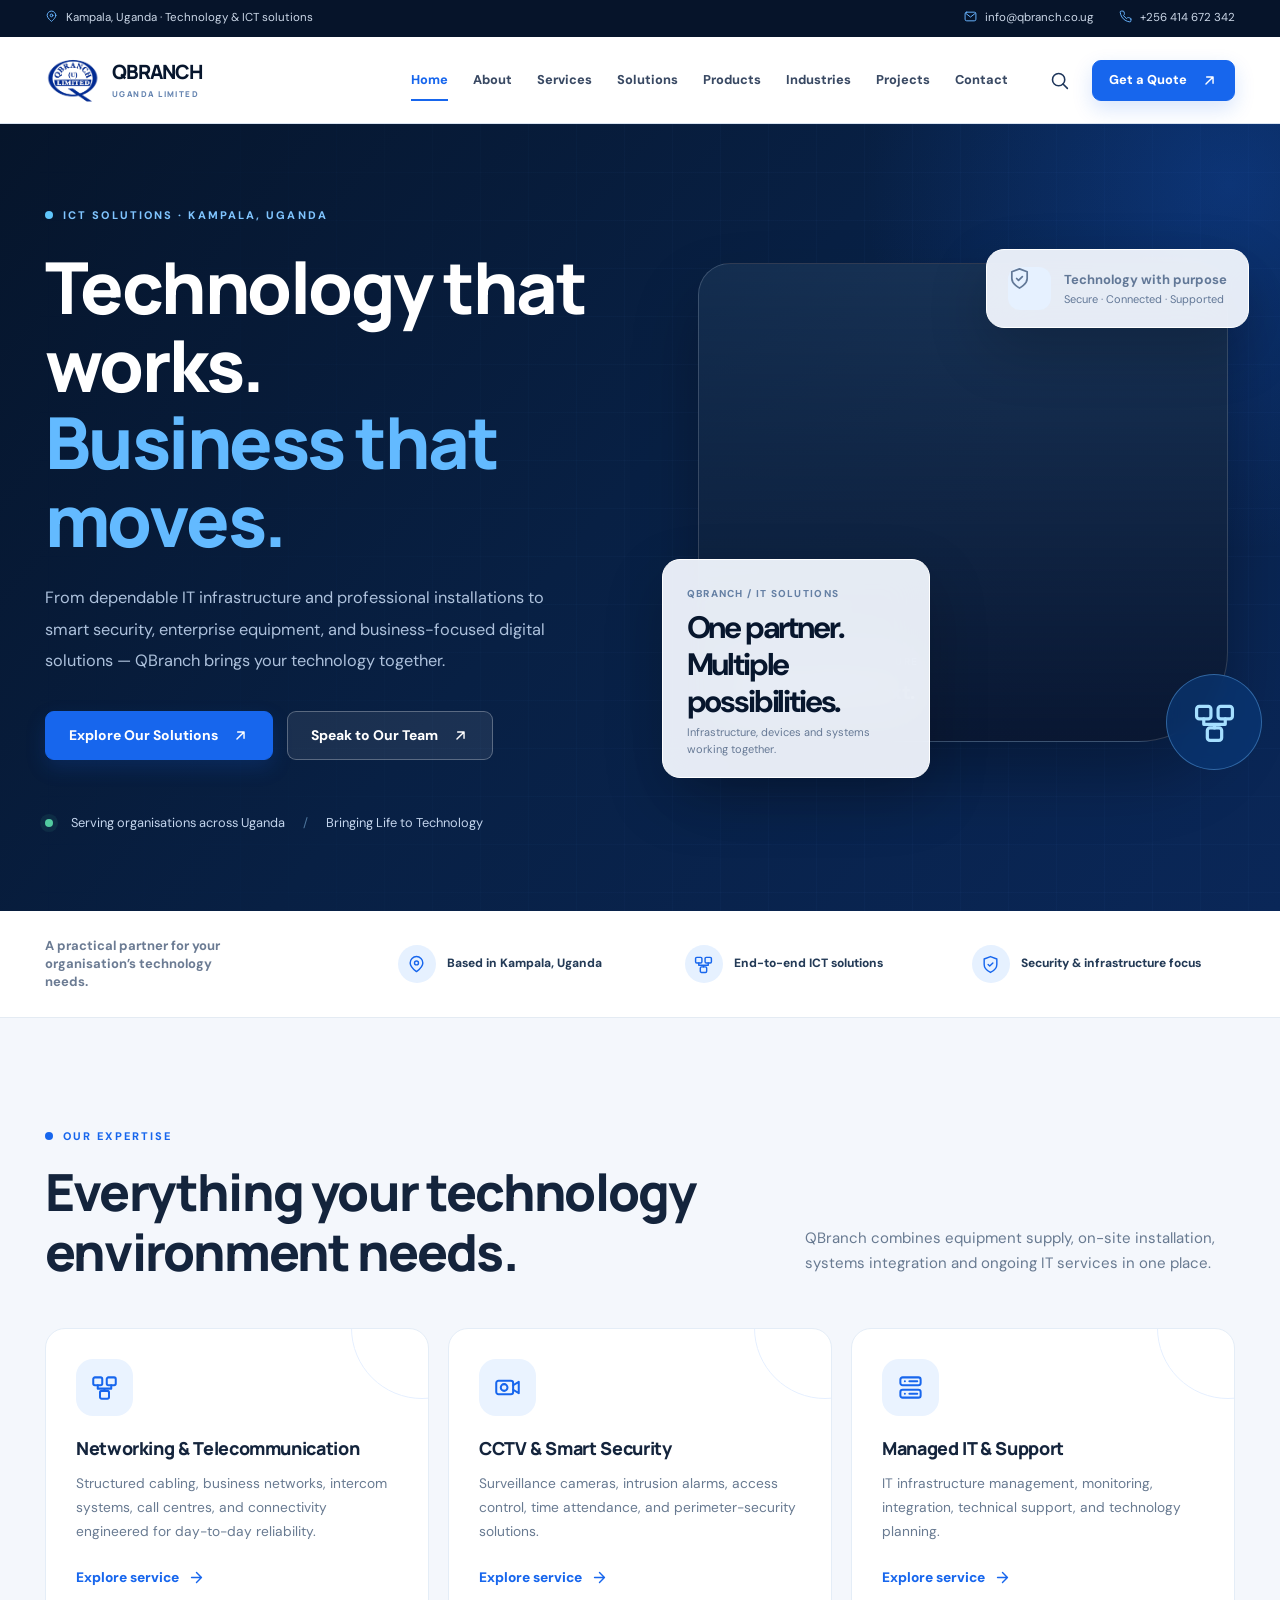
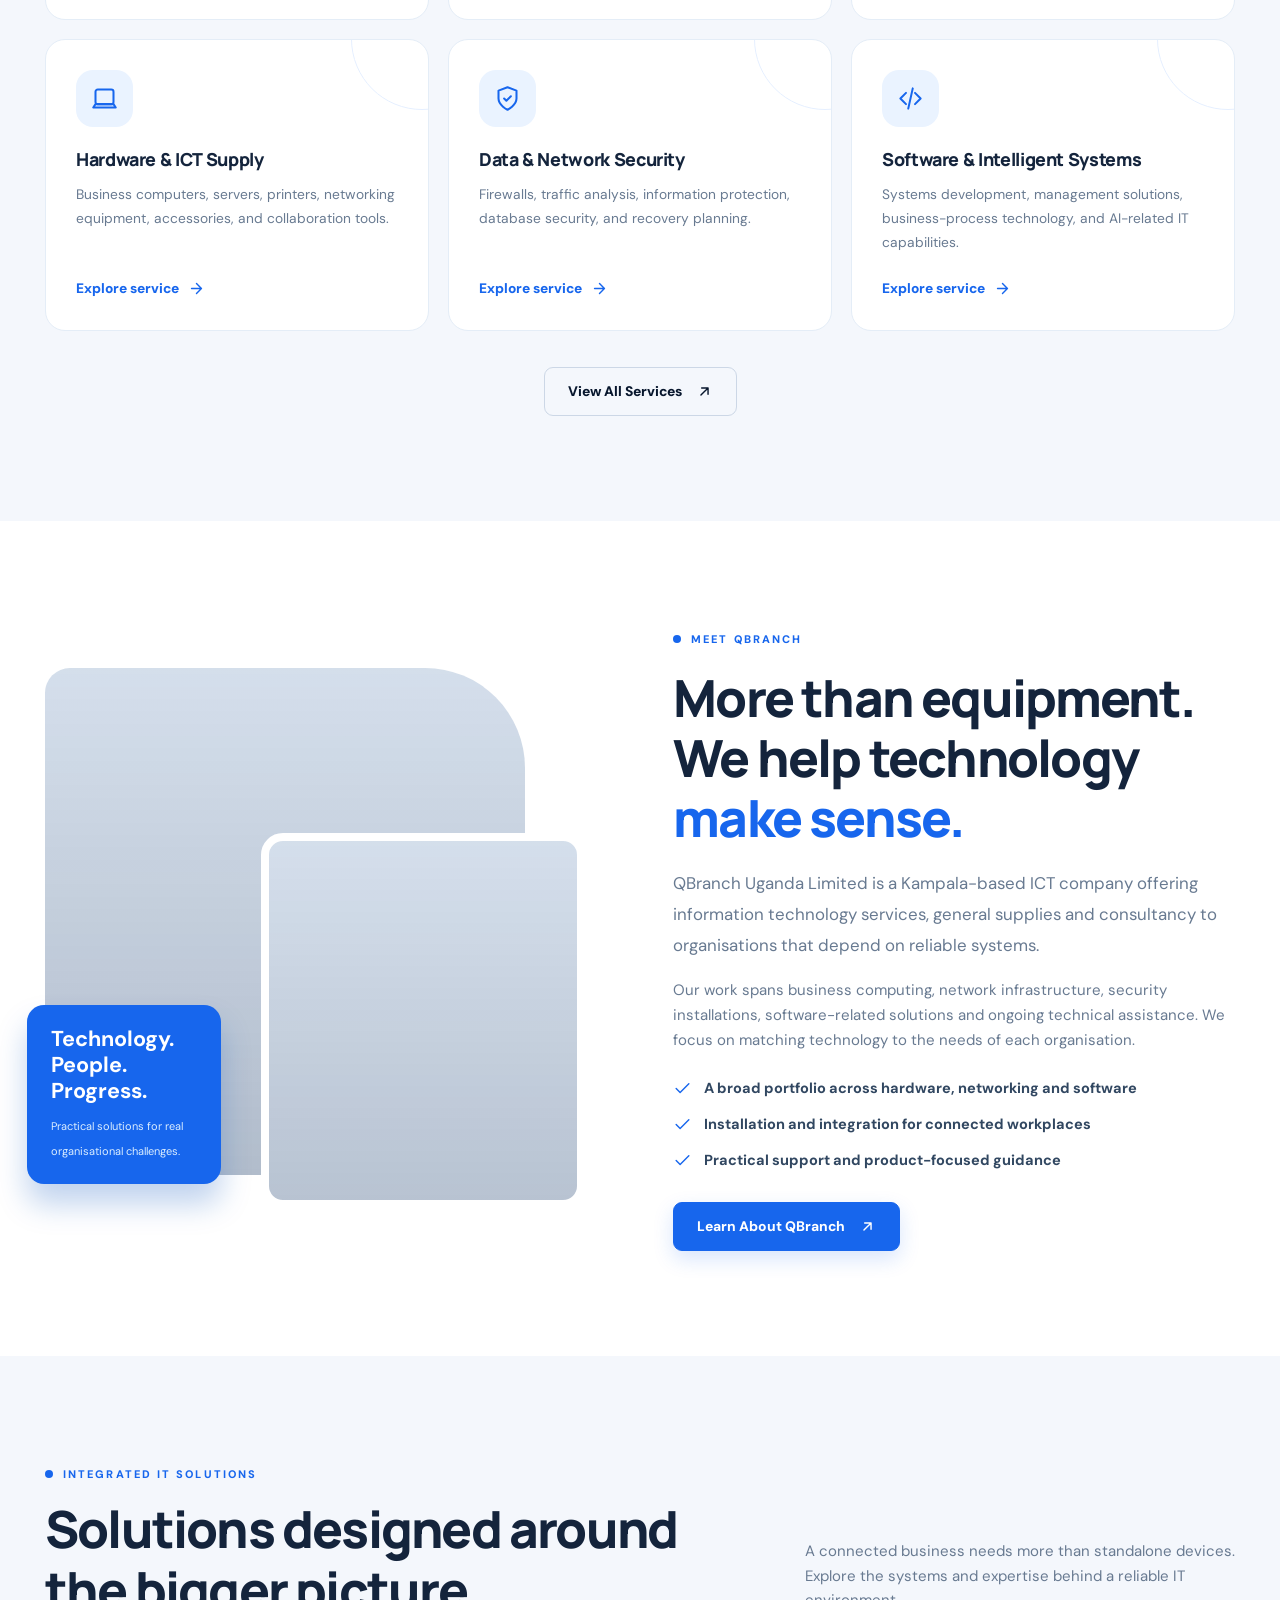
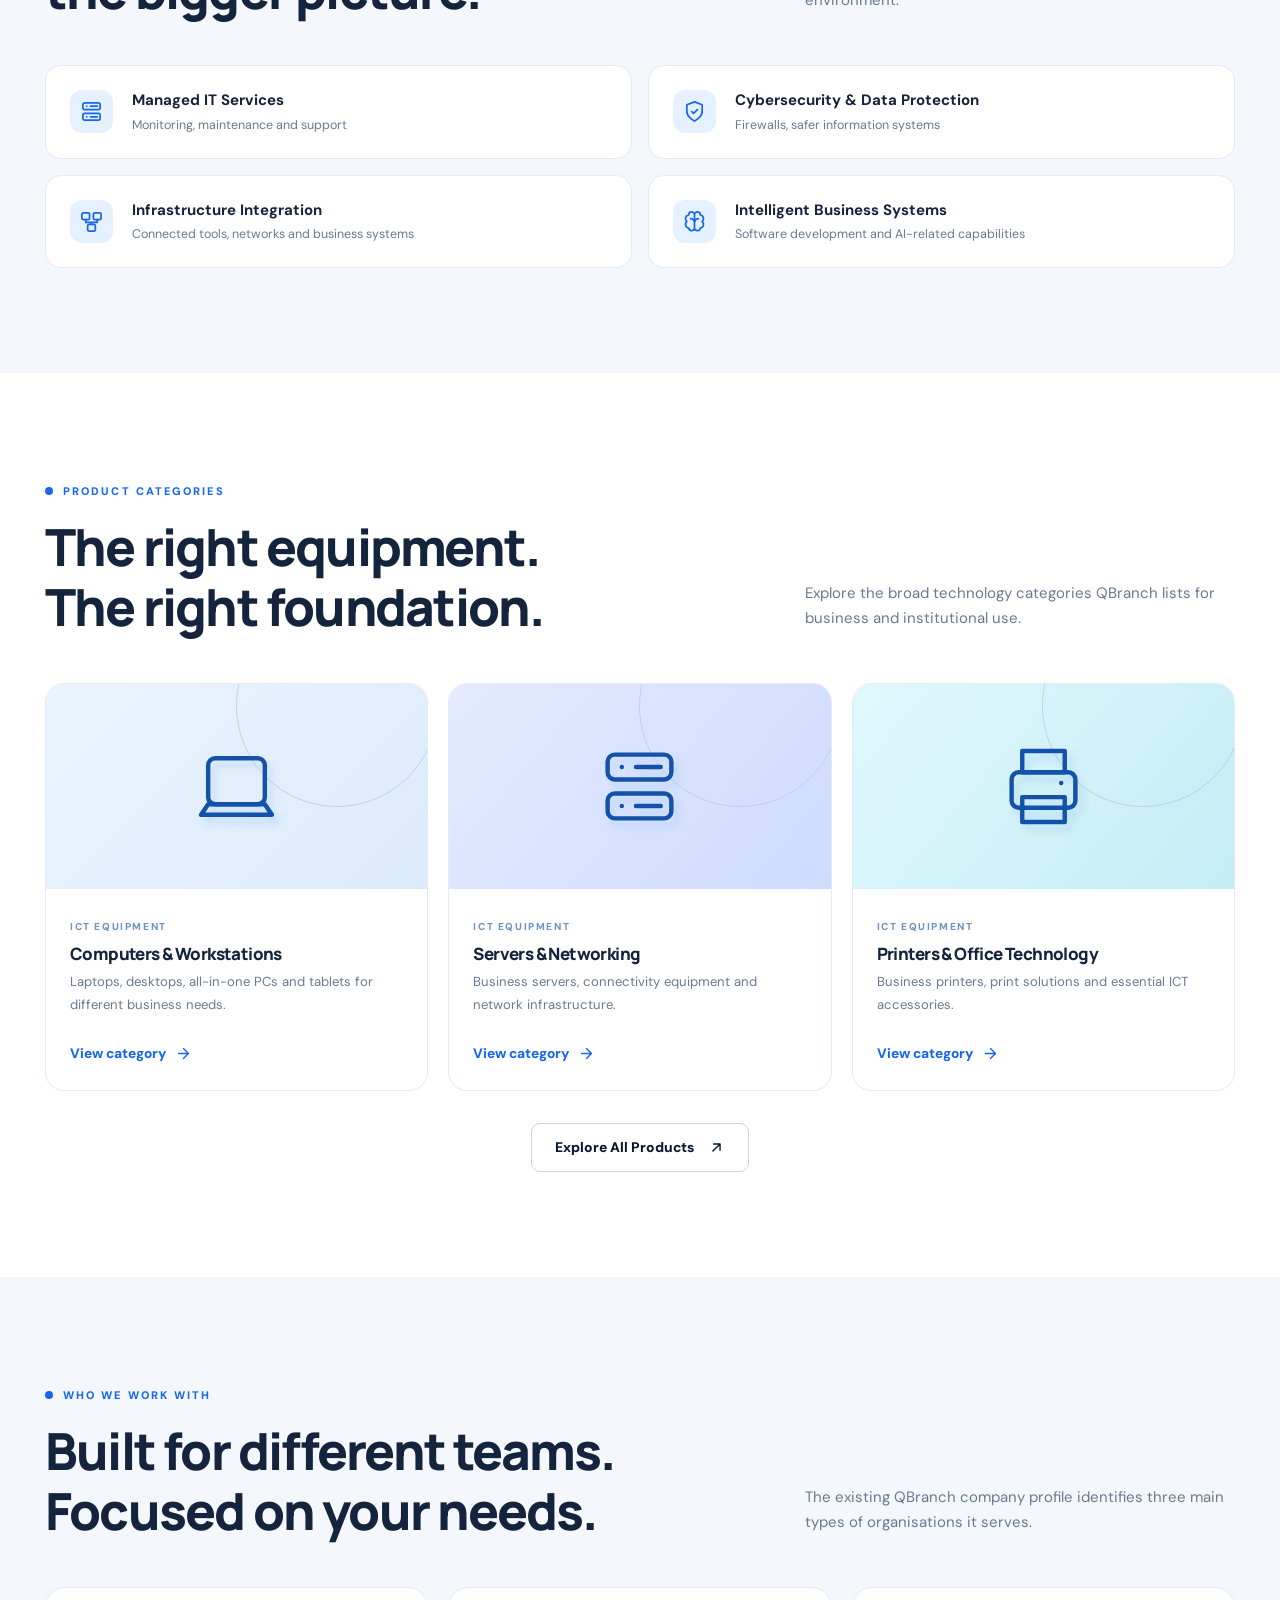
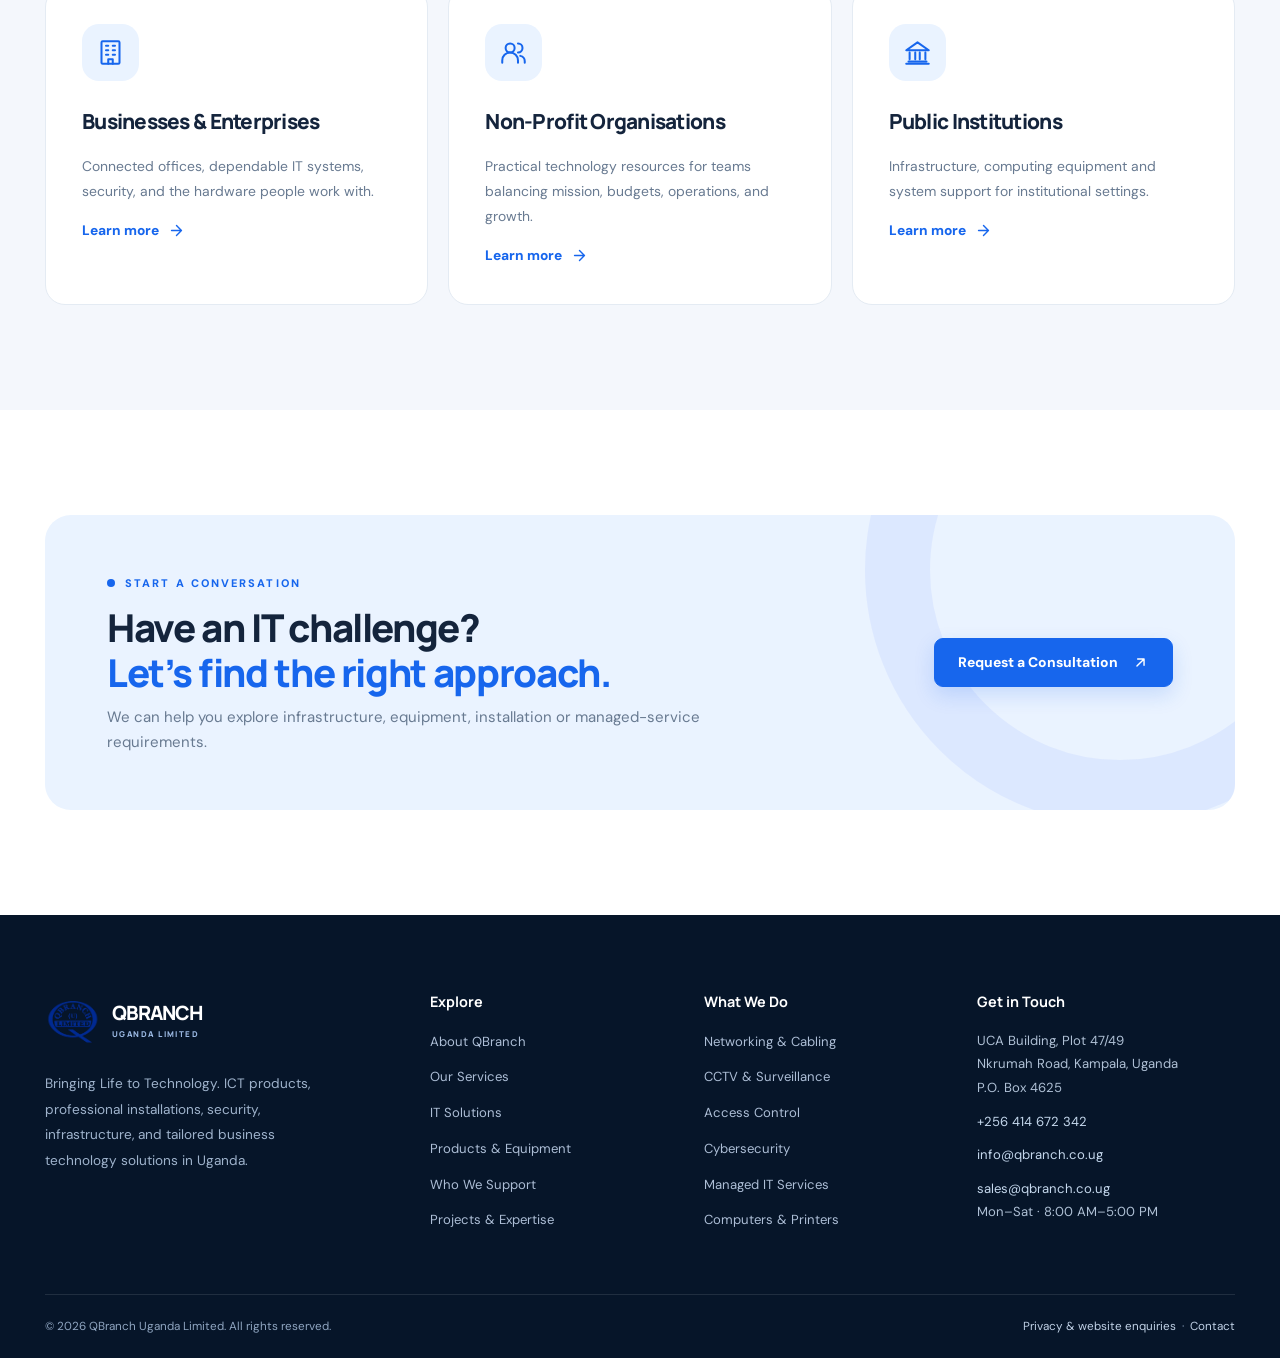
==== index.html @ 82b14398 "Rebuild QBranch corporate website: responsive pages, services, catalog, search and enquiries" ====
<!doctype html><html lang="en"><head><meta charset="utf-8"><meta name="viewport" content="width=device-width,initial-scale=1"><meta name="theme-color" content="#07162d"><meta name="description" content="QBranch Uganda Limited provides ICT solutions, networking, surveillance, security installations, IT support and business technology equipment in Kampala, Uganda."><meta name="robots" content="index,follow"><title>ICT Infrastructure, Business Technology &amp; IT Services | QBranch Uganda Limited</title><link rel="canonical" href="https://mdanson27.github.io/qbranch-website/"><link rel="icon" href="Qbranch-logo.png" type="image/png"><link rel="preconnect" href="https://fonts.googleapis.com"><link rel="preconnect" href="https://fonts.gstatic.com" crossorigin><link rel="preconnect" href="https://images.unsplash.com"><link rel="stylesheet" href="assets/site.css"><meta property="og:title" content="ICT Infrastructure, Business Technology &amp; IT Services | QBranch Uganda Limited"><meta property="og:description" content="QBranch Uganda Limited provides ICT solutions, networking, surveillance, security installations, IT support and business technology equipment in Kampala, Uganda."><meta property="og:type" content="website"><meta property="og:url" content="https://mdanson27.github.io/qbranch-website/"><meta property="og:image" content="https://mdanson27.github.io/qbranch-website/Qbranch-logo.png"><meta name="twitter:card" content="summary"><script type="application/ld+json">{"@context": "https://schema.org", "@type": "Organization", "name": "QBranch Uganda Limited", "url": "https://mdanson27.github.io/qbranch-website/", "logo": "https://mdanson27.github.io/qbranch-website/Qbranch-logo.png", "email": "info@qbranch.co.ug", "telephone": "+256414672342", "address": {"@type": "PostalAddress", "streetAddress": "Plot 47/49, Uganda Cooperative Alliance Building, Nkrumah Road", "addressLocality": "Kampala", "addressCountry": "UG"}}</script></head><body data-page="index"><a class="skip-link" href="#main-content" style="position:absolute;left:-9999px;top:5px;z-index:200;background:#fff;padding:10px" onfocus="this.style.left='10px'" onblur="this.style.left='-9999px'">Skip to main content</a><div class="scroll-track" aria-hidden="true"></div>
<div class="topbar"><div class="container topbar-inner"><span><svg aria-hidden="true" class="" xmlns="http://www.w3.org/2000/svg" viewBox="0 0 24 24" fill="none" stroke="currentColor" stroke-width="1.8" stroke-linecap="round" stroke-linejoin="round"><path d="M20 10c0 5-8 11-8 11S4 15 4 10a8 8 0 1 1 16 0Z"/><circle cx="12" cy="10" r="2.5"/></svg> Kampala, Uganda · Technology & ICT solutions</span><div class="topbar-links"><a href="mailto:info@qbranch.co.ug"><svg aria-hidden="true" class="" xmlns="http://www.w3.org/2000/svg" viewBox="0 0 24 24" fill="none" stroke="currentColor" stroke-width="1.8" stroke-linecap="round" stroke-linejoin="round"><rect x="2" y="4" width="20" height="16" rx="3"/><path d="m3 6 9 7 9-7"/></svg> info@qbranch.co.ug</a><a href="tel:+256414672342"><svg aria-hidden="true" class="" xmlns="http://www.w3.org/2000/svg" viewBox="0 0 24 24" fill="none" stroke="currentColor" stroke-width="1.8" stroke-linecap="round" stroke-linejoin="round"><path d="M22 16.9v3a2 2 0 0 1-2.2 2 19.4 19.4 0 0 1-8.5-3 19.1 19.1 0 0 1-6-6 19.4 19.4 0 0 1-3-8.5A2 2 0 0 1 4.3 2h3a2 2 0 0 1 2 1.7c.15.95.4 1.9.75 2.8a2 2 0 0 1-.45 2.1L8.3 9.9a16 16 0 0 0 5.8 5.8l1.3-1.3a2 2 0 0 1 2.1-.45 15 15 0 0 0 2.8.75 2 2 0 0 1 1.7 2z"/></svg> +256 414 672 342</a></div></div></div>
<header class="site-header"><div class="container nav-inner">
<a class="brand" href="index.html" aria-label="QBranch Uganda Limited, home"><img class="brand-logo" src="Qbranch-logo.png" alt="QBranch Uganda Limited logo" width="56" height="56"><span class="brand-type">QBRANCH<small>UGANDA LIMITED</small></span></a>
<nav class="nav-links" aria-label="Primary navigation"><a href="index.html" class="active" aria-current=page>Home</a><a href="about.html" class="" >About</a><a href="services.html" class="" >Services</a><a href="solutions.html" class="" >Solutions</a><a href="products.html" class="" >Products</a><a href="industries.html" class="" >Industries</a><a href="projects.html" class="" >Projects</a><a href="contact.html" class="" >Contact</a></nav>
<div class="nav-cta"><button class="search-trigger" type="button" aria-label="Search this website" title="Search (Ctrl+K)"><svg aria-hidden="true" class="" xmlns="http://www.w3.org/2000/svg" viewBox="0 0 24 24" fill="none" stroke="currentColor" stroke-width="1.8" stroke-linecap="round" stroke-linejoin="round"><circle cx="11" cy="11" r="7"/><path d="m16 16 5 5"/></svg></button><a class="btn small" href="contact.html" >Get a Quote <svg aria-hidden="true" class="" xmlns="http://www.w3.org/2000/svg" viewBox="0 0 24 24" fill="none" stroke="currentColor" stroke-width="1.8" stroke-linecap="round" stroke-linejoin="round"><path d="M7 17 17 7M8 7h9v9"/></svg></a><button class="menu-trigger" type="button" aria-label="Open menu" aria-expanded="false" aria-controls="mobile-drawer"><svg aria-hidden="true" class="" xmlns="http://www.w3.org/2000/svg" viewBox="0 0 24 24" fill="none" stroke="currentColor" stroke-width="1.8" stroke-linecap="round" stroke-linejoin="round"><path d="M4 7h16M4 12h16M4 17h16"/></svg></button></div>
</div></header>
<div class="mobile-drawer" id="mobile-drawer" aria-hidden="true"><div class="mobile-panel"><div class="mobile-top"><a class="brand" href="index.html"><img class="brand-logo" src="Qbranch-logo.png" alt="" width="42" height="42"><span class="brand-type">QBRANCH<small>UGANDA LIMITED</small></span></a><button type="button" class="mobile-close" aria-label="Close menu"><svg aria-hidden="true" class="" xmlns="http://www.w3.org/2000/svg" viewBox="0 0 24 24" fill="none" stroke="currentColor" stroke-width="1.8" stroke-linecap="round" stroke-linejoin="round"><path d="M18 6 6 18M6 6l12 12"/></svg></button></div><nav class="mobile-nav" aria-label="Mobile navigation"><a href="index.html" class="active" aria-current=page>Home</a><a href="about.html" class="" >About</a><a href="services.html" class="" >Services</a><a href="solutions.html" class="" >Solutions</a><a href="products.html" class="" >Products</a><a href="industries.html" class="" >Industries</a><a href="projects.html" class="" >Projects</a><a href="contact.html" class="" >Contact</a></nav><a class="btn " href="contact.html" >Request a Quote <svg aria-hidden="true" class="" xmlns="http://www.w3.org/2000/svg" viewBox="0 0 24 24" fill="none" stroke="currentColor" stroke-width="1.8" stroke-linecap="round" stroke-linejoin="round"><path d="M7 17 17 7M8 7h9v9"/></svg></a></div></div>
<div id="search-overlay" class="search-overlay" role="dialog" aria-modal="true" aria-label="Search the QBranch website" aria-hidden="true"><div class="search-box"><div class="search-header"><h2>What are you looking for?</h2><button type="button" class="search-close" aria-label="Close search"><svg aria-hidden="true" class="" xmlns="http://www.w3.org/2000/svg" viewBox="0 0 24 24" fill="none" stroke="currentColor" stroke-width="1.8" stroke-linecap="round" stroke-linejoin="round"><path d="M18 6 6 18M6 6l12 12"/></svg></button></div><label for="site-search" class="eyebrow">Search QBranch</label><input class="search-input" id="site-search" type="search" placeholder="Try networking, CCTV, data security…" autocomplete="off"><div id="search-results" class="search-results" aria-live="polite"></div></div></div><main id="main-content">
<section class="hero"><div class="container hero-inner"><div class="hero-copy"><span class="kicker light">ICT SOLUTIONS · KAMPALA, UGANDA</span><h1>Technology that works.<br><span class="blue-text">Business that moves.</span></h1><p>From dependable IT infrastructure and professional installations to smart security, enterprise equipment, and business-focused digital solutions — QBranch brings your technology together.</p><div class="hero-actions"><a class="btn " href="solutions.html" >Explore Our Solutions <svg aria-hidden="true" class="" xmlns="http://www.w3.org/2000/svg" viewBox="0 0 24 24" fill="none" stroke="currentColor" stroke-width="1.8" stroke-linecap="round" stroke-linejoin="round"><path d="M7 17 17 7M8 7h9v9"/></svg></a><a class="btn ghost" href="contact.html" >Speak to Our Team <svg aria-hidden="true" class="" xmlns="http://www.w3.org/2000/svg" viewBox="0 0 24 24" fill="none" stroke="currentColor" stroke-width="1.8" stroke-linecap="round" stroke-linejoin="round"><path d="M7 17 17 7M8 7h9v9"/></svg></a></div><div class="hero-foot"><span class="dot" aria-hidden="true"></span><span>Serving organisations across Uganda</span><span style="color:#4e769d">/</span><span>Bringing Life to Technology</span></div></div><div class="hero-visual" aria-label="Illustrative server infrastructure image"><div class="hero-photo"><div class="photo-label"><small>CONNECTED INFRASTRUCTURE</small>Built for what’s next.</div></div><div class="glass-card visual-top"><span class="mini-icon"><svg aria-hidden="true" class="" xmlns="http://www.w3.org/2000/svg" viewBox="0 0 24 24" fill="none" stroke="currentColor" stroke-width="1.8" stroke-linecap="round" stroke-linejoin="round"><path d="M12 22s8-4 8-10V5l-8-3-8 3v7c0 6 8 10 8 10Z"/><path d="m9 12 2 2 4-4"/></svg></span><span><b>Technology with purpose</b><span>Secure · Connected · Supported</span></span></div><div class="glass-card visual-bottom"><span class="smallcap">QBRANCH / IT SOLUTIONS</span><strong>One partner.<br>Multiple possibilities.</strong><p>Infrastructure, devices and systems working together.</p></div><div class="orb"><svg aria-hidden="true" class="" xmlns="http://www.w3.org/2000/svg" viewBox="0 0 24 24" fill="none" stroke="currentColor" stroke-width="1.8" stroke-linecap="round" stroke-linejoin="round"><rect x="2" y="3" width="8" height="7" rx="1.5"/><rect x="14" y="3" width="8" height="7" rx="1.5"/><rect x="8" y="15" width="8" height="7" rx="1.5"/><path d="M6 10v3h12v-3M12 13v2"/></svg></div></div></div></section>
<div class="trust-band"><div class="container trust-inner"><div class="trust-lead">A practical partner for your organisation’s technology needs.</div><div class="trust-item"><span class="mini-icon"><svg aria-hidden="true" class="" xmlns="http://www.w3.org/2000/svg" viewBox="0 0 24 24" fill="none" stroke="currentColor" stroke-width="1.8" stroke-linecap="round" stroke-linejoin="round"><path d="M20 10c0 5-8 11-8 11S4 15 4 10a8 8 0 1 1 16 0Z"/><circle cx="12" cy="10" r="2.5"/></svg></span>Based in Kampala, Uganda</div><div class="trust-item"><span class="mini-icon"><svg aria-hidden="true" class="" xmlns="http://www.w3.org/2000/svg" viewBox="0 0 24 24" fill="none" stroke="currentColor" stroke-width="1.8" stroke-linecap="round" stroke-linejoin="round"><rect x="2" y="3" width="8" height="7" rx="1.5"/><rect x="14" y="3" width="8" height="7" rx="1.5"/><rect x="8" y="15" width="8" height="7" rx="1.5"/><path d="M6 10v3h12v-3M12 13v2"/></svg></span>End-to-end ICT solutions</div><div class="trust-item"><span class="mini-icon"><svg aria-hidden="true" class="" xmlns="http://www.w3.org/2000/svg" viewBox="0 0 24 24" fill="none" stroke="currentColor" stroke-width="1.8" stroke-linecap="round" stroke-linejoin="round"><path d="M12 22s8-4 8-10V5l-8-3-8 3v7c0 6 8 10 8 10Z"/><path d="m9 12 2 2 4-4"/></svg></span>Security & infrastructure focus</div></div></div>
<section class="section soft-bg"><div class="container"><div class="section-head "><div><span class="kicker">OUR EXPERTISE</span><h2>Everything your technology<br>environment needs.</h2></div><p>QBranch combines equipment supply, on-site installation, systems integration and ongoing IT services in one place.</p></div><div class="service-grid"><article class="service-card reveal"><span class="service-icon"><svg aria-hidden="true" class="" xmlns="http://www.w3.org/2000/svg" viewBox="0 0 24 24" fill="none" stroke="currentColor" stroke-width="1.8" stroke-linecap="round" stroke-linejoin="round"><rect x="2" y="3" width="8" height="7" rx="1.5"/><rect x="14" y="3" width="8" height="7" rx="1.5"/><rect x="8" y="15" width="8" height="7" rx="1.5"/><path d="M6 10v3h12v-3M12 13v2"/></svg></span><h3>Networking & Telecommunication</h3><p>Structured cabling, business networks, intercom systems, call centres, and connectivity engineered for day-to-day reliability.</p><a class="arrow-link" href="services.html#networks">Explore service <svg aria-hidden="true" class="" xmlns="http://www.w3.org/2000/svg" viewBox="0 0 24 24" fill="none" stroke="currentColor" stroke-width="1.8" stroke-linecap="round" stroke-linejoin="round"><path d="M5 12h14M12 5l7 7-7 7"/></svg></a></article><article class="service-card reveal"><span class="service-icon"><svg aria-hidden="true" class="" xmlns="http://www.w3.org/2000/svg" viewBox="0 0 24 24" fill="none" stroke="currentColor" stroke-width="1.8" stroke-linecap="round" stroke-linejoin="round"><rect x="2" y="6" width="15" height="12" rx="2"/><path d="m17 10 5-3v10l-5-3"/><circle cx="9" cy="12" r="3"/></svg></span><h3>CCTV & Smart Security</h3><p>Surveillance cameras, intrusion alarms, access control, time attendance, and perimeter-security solutions.</p><a class="arrow-link" href="services.html#surveillance">Explore service <svg aria-hidden="true" class="" xmlns="http://www.w3.org/2000/svg" viewBox="0 0 24 24" fill="none" stroke="currentColor" stroke-width="1.8" stroke-linecap="round" stroke-linejoin="round"><path d="M5 12h14M12 5l7 7-7 7"/></svg></a></article><article class="service-card reveal"><span class="service-icon"><svg aria-hidden="true" class="" xmlns="http://www.w3.org/2000/svg" viewBox="0 0 24 24" fill="none" stroke="currentColor" stroke-width="1.8" stroke-linecap="round" stroke-linejoin="round"><rect x="3" y="3" width="18" height="7" rx="2"/><rect x="3" y="14" width="18" height="7" rx="2"/><path d="M7 6.5h.01M7 17.5h.01M11 6.5h7M11 17.5h7"/></svg></span><h3>Managed IT & Support</h3><p>IT infrastructure management, monitoring, integration, technical support, and technology planning.</p><a class="arrow-link" href="solutions.html#managed">Explore service <svg aria-hidden="true" class="" xmlns="http://www.w3.org/2000/svg" viewBox="0 0 24 24" fill="none" stroke="currentColor" stroke-width="1.8" stroke-linecap="round" stroke-linejoin="round"><path d="M5 12h14M12 5l7 7-7 7"/></svg></a></article><article class="service-card reveal"><span class="service-icon"><svg aria-hidden="true" class="" xmlns="http://www.w3.org/2000/svg" viewBox="0 0 24 24" fill="none" stroke="currentColor" stroke-width="1.8" stroke-linecap="round" stroke-linejoin="round"><rect x="4" y="4" width="16" height="13" rx="2"/><path d="M2 20h20l-2-3H4l-2 3Z"/></svg></span><h3>Hardware & ICT Supply</h3><p>Business computers, servers, printers, networking equipment, accessories, and collaboration tools.</p><a class="arrow-link" href="products.html">Explore service <svg aria-hidden="true" class="" xmlns="http://www.w3.org/2000/svg" viewBox="0 0 24 24" fill="none" stroke="currentColor" stroke-width="1.8" stroke-linecap="round" stroke-linejoin="round"><path d="M5 12h14M12 5l7 7-7 7"/></svg></a></article><article class="service-card reveal"><span class="service-icon"><svg aria-hidden="true" class="" xmlns="http://www.w3.org/2000/svg" viewBox="0 0 24 24" fill="none" stroke="currentColor" stroke-width="1.8" stroke-linecap="round" stroke-linejoin="round"><path d="M12 22s8-4 8-10V5l-8-3-8 3v7c0 6 8 10 8 10Z"/><path d="m9 12 2 2 4-4"/></svg></span><h3>Data & Network Security</h3><p>Firewalls, traffic analysis, information protection, database security, and recovery planning.</p><a class="arrow-link" href="solutions.html#security">Explore service <svg aria-hidden="true" class="" xmlns="http://www.w3.org/2000/svg" viewBox="0 0 24 24" fill="none" stroke="currentColor" stroke-width="1.8" stroke-linecap="round" stroke-linejoin="round"><path d="M5 12h14M12 5l7 7-7 7"/></svg></a></article><article class="service-card reveal"><span class="service-icon"><svg aria-hidden="true" class="" xmlns="http://www.w3.org/2000/svg" viewBox="0 0 24 24" fill="none" stroke="currentColor" stroke-width="1.8" stroke-linecap="round" stroke-linejoin="round"><path d="m8 7-5 5 5 5m8-10 5 5-5 5m-2-14-4 18"/></svg></span><h3>Software & Intelligent Systems</h3><p>Systems development, management solutions, business-process technology, and AI-related IT capabilities.</p><a class="arrow-link" href="solutions.html#software">Explore service <svg aria-hidden="true" class="" xmlns="http://www.w3.org/2000/svg" viewBox="0 0 24 24" fill="none" stroke="currentColor" stroke-width="1.8" stroke-linecap="round" stroke-linejoin="round"><path d="M5 12h14M12 5l7 7-7 7"/></svg></a></article></div><div style="margin-top:36px;text-align:center"><a class="btn outline" href="services.html" >View All Services <svg aria-hidden="true" class="" xmlns="http://www.w3.org/2000/svg" viewBox="0 0 24 24" fill="none" stroke="currentColor" stroke-width="1.8" stroke-linecap="round" stroke-linejoin="round"><path d="M7 17 17 7M8 7h9v9"/></svg></a></div></div></section>
<section class="section"><div class="container feature-split"><div class="feature-visual reveal"><div class="feature-photo" role="img" aria-label="Illustrative professional working with technology"></div><div class="feature-photo secondary-photo" role="img" aria-label="Illustrative server equipment"></div><div class="feature-number"><strong>Technology.<br>People. Progress.</strong><small>Practical solutions for real organisational challenges.</small></div></div><div class="reveal"><span class="kicker">MEET QBRANCH</span><h2 class="display-title">More than equipment.<br>We help technology <span style="color:var(--blue)">make sense.</span></h2><p class="section-intro">QBranch Uganda Limited is a Kampala-based ICT company offering information technology services, general supplies and consultancy to organisations that depend on reliable systems.</p><p>Our work spans business computing, network infrastructure, security installations, software-related solutions and ongoing technical assistance. We focus on matching technology to the needs of each organisation.</p><ul class="checks"><li><svg aria-hidden="true" class="" xmlns="http://www.w3.org/2000/svg" viewBox="0 0 24 24" fill="none" stroke="currentColor" stroke-width="1.8" stroke-linecap="round" stroke-linejoin="round"><path d="M20 6 9 17l-5-5"/></svg> A broad portfolio across hardware, networking and software</li><li><svg aria-hidden="true" class="" xmlns="http://www.w3.org/2000/svg" viewBox="0 0 24 24" fill="none" stroke="currentColor" stroke-width="1.8" stroke-linecap="round" stroke-linejoin="round"><path d="M20 6 9 17l-5-5"/></svg> Installation and integration for connected workplaces</li><li><svg aria-hidden="true" class="" xmlns="http://www.w3.org/2000/svg" viewBox="0 0 24 24" fill="none" stroke="currentColor" stroke-width="1.8" stroke-linecap="round" stroke-linejoin="round"><path d="M20 6 9 17l-5-5"/></svg> Practical support and product-focused guidance</li></ul><a class="btn " href="about.html" >Learn About QBranch <svg aria-hidden="true" class="" xmlns="http://www.w3.org/2000/svg" viewBox="0 0 24 24" fill="none" stroke="currentColor" stroke-width="1.8" stroke-linecap="round" stroke-linejoin="round"><path d="M7 17 17 7M8 7h9v9"/></svg></a></div></div></section>
<section class="section soft-bg"><div class="container"><div class="section-head "><div><span class="kicker">INTEGRATED IT SOLUTIONS</span><h2>Solutions designed around<br>the bigger picture.</h2></div><p>A connected business needs more than standalone devices. Explore the systems and expertise behind a reliable IT environment.</p></div><div class="solution-list"><a class="solution-row reveal" href="solutions.html#managed"><span class="mini-icon"><svg aria-hidden="true" class="" xmlns="http://www.w3.org/2000/svg" viewBox="0 0 24 24" fill="none" stroke="currentColor" stroke-width="1.8" stroke-linecap="round" stroke-linejoin="round"><rect x="3" y="3" width="18" height="7" rx="2"/><rect x="3" y="14" width="18" height="7" rx="2"/><path d="M7 6.5h.01M7 17.5h.01M11 6.5h7M11 17.5h7"/></svg></span><span><b>Managed IT Services</b><p>Monitoring, maintenance and support</p></span><span class="arrow"><svg aria-hidden="true" class="" xmlns="http://www.w3.org/2000/svg" viewBox="0 0 24 24" fill="none" stroke="currentColor" stroke-width="1.8" stroke-linecap="round" stroke-linejoin="round"><path d="M7 17 17 7M8 7h9v9"/></svg></span></a><a class="solution-row reveal" href="solutions.html#security"><span class="mini-icon"><svg aria-hidden="true" class="" xmlns="http://www.w3.org/2000/svg" viewBox="0 0 24 24" fill="none" stroke="currentColor" stroke-width="1.8" stroke-linecap="round" stroke-linejoin="round"><path d="M12 22s8-4 8-10V5l-8-3-8 3v7c0 6 8 10 8 10Z"/><path d="m9 12 2 2 4-4"/></svg></span><span><b>Cybersecurity & Data Protection</b><p>Firewalls, safer information systems</p></span><span class="arrow"><svg aria-hidden="true" class="" xmlns="http://www.w3.org/2000/svg" viewBox="0 0 24 24" fill="none" stroke="currentColor" stroke-width="1.8" stroke-linecap="round" stroke-linejoin="round"><path d="M7 17 17 7M8 7h9v9"/></svg></span></a><a class="solution-row reveal" href="solutions.html#integration"><span class="mini-icon"><svg aria-hidden="true" class="" xmlns="http://www.w3.org/2000/svg" viewBox="0 0 24 24" fill="none" stroke="currentColor" stroke-width="1.8" stroke-linecap="round" stroke-linejoin="round"><rect x="2" y="3" width="8" height="7" rx="1.5"/><rect x="14" y="3" width="8" height="7" rx="1.5"/><rect x="8" y="15" width="8" height="7" rx="1.5"/><path d="M6 10v3h12v-3M12 13v2"/></svg></span><span><b>Infrastructure Integration</b><p>Connected tools, networks and business systems</p></span><span class="arrow"><svg aria-hidden="true" class="" xmlns="http://www.w3.org/2000/svg" viewBox="0 0 24 24" fill="none" stroke="currentColor" stroke-width="1.8" stroke-linecap="round" stroke-linejoin="round"><path d="M7 17 17 7M8 7h9v9"/></svg></span></a><a class="solution-row reveal" href="solutions.html#software"><span class="mini-icon"><svg aria-hidden="true" class="" xmlns="http://www.w3.org/2000/svg" viewBox="0 0 24 24" fill="none" stroke="currentColor" stroke-width="1.8" stroke-linecap="round" stroke-linejoin="round"><path d="M12 18V5a3 3 0 0 0-6 0 4 4 0 0 0-2 7 4 4 0 0 0 2 7 3 3 0 0 0 6-1Zm0 0V5a3 3 0 0 1 6 0 4 4 0 0 1 2 7 4 4 0 0 1-2 7 3 3 0 0 1-6-1Z"/><path d="M8 9c2 0 3 1 4 3m4-3c-2 0-3 1-4 3"/></svg></span><span><b>Intelligent Business Systems</b><p>Software development and AI-related capabilities</p></span><span class="arrow"><svg aria-hidden="true" class="" xmlns="http://www.w3.org/2000/svg" viewBox="0 0 24 24" fill="none" stroke="currentColor" stroke-width="1.8" stroke-linecap="round" stroke-linejoin="round"><path d="M7 17 17 7M8 7h9v9"/></svg></span></a></div></div></section>
<section class="section"><div class="container"><div class="section-head "><div><span class="kicker">PRODUCT CATEGORIES</span><h2>The right equipment.<br>The right foundation.</h2></div><p>Explore the broad technology categories QBranch lists for business and institutional use.</p></div><div class="product-grid"><article class="product-card reveal"><div class="product-art "><svg aria-hidden="true" class="" xmlns="http://www.w3.org/2000/svg" viewBox="0 0 24 24" fill="none" stroke="currentColor" stroke-width="1.8" stroke-linecap="round" stroke-linejoin="round"><rect x="4" y="4" width="16" height="13" rx="2"/><path d="M2 20h20l-2-3H4l-2 3Z"/></svg></div><div class="product-body"><small>ICT EQUIPMENT</small><h3>Computers & Workstations</h3><p>Laptops, desktops, all-in-one PCs and tablets for different business needs.</p><a class="arrow-link" href="products.html">View category <svg aria-hidden="true" class="" xmlns="http://www.w3.org/2000/svg" viewBox="0 0 24 24" fill="none" stroke="currentColor" stroke-width="1.8" stroke-linecap="round" stroke-linejoin="round"><path d="M5 12h14M12 5l7 7-7 7"/></svg></a></div></article><article class="product-card reveal"><div class="product-art indigo"><svg aria-hidden="true" class="" xmlns="http://www.w3.org/2000/svg" viewBox="0 0 24 24" fill="none" stroke="currentColor" stroke-width="1.8" stroke-linecap="round" stroke-linejoin="round"><rect x="3" y="3" width="18" height="7" rx="2"/><rect x="3" y="14" width="18" height="7" rx="2"/><path d="M7 6.5h.01M7 17.5h.01M11 6.5h7M11 17.5h7"/></svg></div><div class="product-body"><small>ICT EQUIPMENT</small><h3>Servers & Networking</h3><p>Business servers, connectivity equipment and network infrastructure.</p><a class="arrow-link" href="products.html">View category <svg aria-hidden="true" class="" xmlns="http://www.w3.org/2000/svg" viewBox="0 0 24 24" fill="none" stroke="currentColor" stroke-width="1.8" stroke-linecap="round" stroke-linejoin="round"><path d="M5 12h14M12 5l7 7-7 7"/></svg></a></div></article><article class="product-card reveal"><div class="product-art aqua"><svg aria-hidden="true" class="" xmlns="http://www.w3.org/2000/svg" viewBox="0 0 24 24" fill="none" stroke="currentColor" stroke-width="1.8" stroke-linecap="round" stroke-linejoin="round"><rect x="6" y="2" width="12" height="6"/><rect x="3" y="8" width="18" height="10" rx="2"/><path d="M6 15h12v7H6zM17 11h.01"/></svg></div><div class="product-body"><small>ICT EQUIPMENT</small><h3>Printers & Office Technology</h3><p>Business printers, print solutions and essential ICT accessories.</p><a class="arrow-link" href="products.html">View category <svg aria-hidden="true" class="" xmlns="http://www.w3.org/2000/svg" viewBox="0 0 24 24" fill="none" stroke="currentColor" stroke-width="1.8" stroke-linecap="round" stroke-linejoin="round"><path d="M5 12h14M12 5l7 7-7 7"/></svg></a></div></article></div><div style="margin-top:32px;text-align:center"><a class="btn outline" href="products.html" >Explore All Products <svg aria-hidden="true" class="" xmlns="http://www.w3.org/2000/svg" viewBox="0 0 24 24" fill="none" stroke="currentColor" stroke-width="1.8" stroke-linecap="round" stroke-linejoin="round"><path d="M7 17 17 7M8 7h9v9"/></svg></a></div></div></section>
<section class="section soft-bg"><div class="container"><div class="section-head "><div><span class="kicker">WHO WE WORK WITH</span><h2>Built for different teams.<br>Focused on your needs.</h2></div><p>The existing QBranch company profile identifies three main types of organisations it serves.</p></div><div class="industries-grid"><article class="industry-card reveal"><span class="service-icon"><svg aria-hidden="true" class="" xmlns="http://www.w3.org/2000/svg" viewBox="0 0 24 24" fill="none" stroke="currentColor" stroke-width="1.8" stroke-linecap="round" stroke-linejoin="round"><rect x="4" y="2" width="16" height="20" rx="1"/><path d="M8 6h2m4 0h2M8 10h2m4 0h2M8 14h2m4 0h2M10 22v-4h4v4"/></svg></span><h3>Businesses & Enterprises</h3><p>Connected offices, dependable IT systems, security, and the hardware people work with.</p><a class="arrow-link" href="industries.html">Learn more <svg aria-hidden="true" class="" xmlns="http://www.w3.org/2000/svg" viewBox="0 0 24 24" fill="none" stroke="currentColor" stroke-width="1.8" stroke-linecap="round" stroke-linejoin="round"><path d="M5 12h14M12 5l7 7-7 7"/></svg></a></article><article class="industry-card reveal"><span class="service-icon"><svg aria-hidden="true" class="" xmlns="http://www.w3.org/2000/svg" viewBox="0 0 24 24" fill="none" stroke="currentColor" stroke-width="1.8" stroke-linecap="round" stroke-linejoin="round"><circle cx="9" cy="8" r="4"/><path d="M2 21v-2a7 7 0 0 1 14 0v2M16 4a4 4 0 0 1 0 8m2 3a5 5 0 0 1 4 5v1"/></svg></span><h3>Non-Profit Organisations</h3><p>Practical technology resources for teams balancing mission, budgets, operations, and growth.</p><a class="arrow-link" href="industries.html">Learn more <svg aria-hidden="true" class="" xmlns="http://www.w3.org/2000/svg" viewBox="0 0 24 24" fill="none" stroke="currentColor" stroke-width="1.8" stroke-linecap="round" stroke-linejoin="round"><path d="M5 12h14M12 5l7 7-7 7"/></svg></a></article><article class="industry-card reveal"><span class="service-icon"><svg aria-hidden="true" class="" xmlns="http://www.w3.org/2000/svg" viewBox="0 0 24 24" fill="none" stroke="currentColor" stroke-width="1.8" stroke-linecap="round" stroke-linejoin="round"><path d="M2 10h20L12 3 2 10Zm2 10h16M5 12v6m5-6v6m4-6v6m5-6v6M2 22h20"/></svg></span><h3>Public Institutions</h3><p>Infrastructure, computing equipment and system support for institutional settings.</p><a class="arrow-link" href="industries.html">Learn more <svg aria-hidden="true" class="" xmlns="http://www.w3.org/2000/svg" viewBox="0 0 24 24" fill="none" stroke="currentColor" stroke-width="1.8" stroke-linecap="round" stroke-linejoin="round"><path d="M5 12h14M12 5l7 7-7 7"/></svg></a></article></div></div></section>
<section class="section"><div class="container"><div class="light-cta"><div><span class="kicker">START A CONVERSATION</span><h2>Have an IT challenge?<br><span style="color:#1766ed">Let’s find the right approach.</span></h2><p style="margin:0;max-width:600px">We can help you explore infrastructure, equipment, installation or managed-service requirements.</p></div><a class="btn " href="contact.html" >Request a Consultation <svg aria-hidden="true" class="" xmlns="http://www.w3.org/2000/svg" viewBox="0 0 24 24" fill="none" stroke="currentColor" stroke-width="1.8" stroke-linecap="round" stroke-linejoin="round"><path d="M7 17 17 7M8 7h9v9"/></svg></a></div></div></section>
</main><footer class="footer"><div class="container"><div class="footer-grid"><div><a class="brand" href="index.html"><img class="brand-logo" src="Qbranch-logo.png" alt="QBranch logo" width="56" height="56"><span class="brand-type">QBRANCH<small>UGANDA LIMITED</small></span></a><p style="max-width:275px;margin:22px 0 0">Bringing Life to Technology. ICT products, professional installations, security, infrastructure, and tailored business technology solutions in Uganda.</p></div>
<div><h4>Explore</h4><ul><li><a href="about.html">About QBranch</a></li><li><a href="services.html">Our Services</a></li><li><a href="solutions.html">IT Solutions</a></li><li><a href="products.html">Products & Equipment</a></li><li><a href="industries.html">Who We Support</a></li><li><a href="projects.html">Projects & Expertise</a></li></ul></div>
<div><h4>What We Do</h4><ul><li><a href="services.html#networks">Networking & Cabling</a></li><li><a href="services.html#surveillance">CCTV & Surveillance</a></li><li><a href="services.html#access">Access Control</a></li><li><a href="solutions.html#security">Cybersecurity</a></li><li><a href="solutions.html#managed">Managed IT Services</a></li><li><a href="products.html">Computers & Printers</a></li></ul></div>
<div><h4>Get in Touch</h4><div class="footer-address">UCA Building, Plot 47/49<br>Nkrumah Road, Kampala, Uganda<br>P.O. Box 4625<br><a href="tel:+256414672342">+256 414 672 342</a><br><a href="mailto:info@qbranch.co.ug">info@qbranch.co.ug</a><br><a href="mailto:sales@qbranch.co.ug">sales@qbranch.co.ug</a><br>Mon–Sat · 8:00 AM–5:00 PM</div></div></div>
<div class="footer-bottom"><span>© <span id="year">2026</span> QBranch Uganda Limited. All rights reserved.</span><span><a href="privacy.html">Privacy & website enquiries</a> &nbsp;·&nbsp; <a href="contact.html">Contact</a></span></div></div></footer>
<button class="backtop" aria-label="Back to top" type="button"><svg aria-hidden="true" class="" xmlns="http://www.w3.org/2000/svg" viewBox="0 0 24 24" fill="none" stroke="currentColor" stroke-width="1.8" stroke-linecap="round" stroke-linejoin="round"><path d="m6 14 6-6 6 6"/></svg></button><div class="toast" id="toast" role="status" aria-live="polite"></div><script src="assets/site.js" defer></script><script>document.getElementById('year').textContent=new Date().getFullYear()</script></body></html>
---- assets/site.css ----
@import url('https://fonts.googleapis.com/css2?family=DM+Sans:wght@400;500;600;700&family=Manrope:wght@400;500;600;700;800&display=swap');
:root{--navy:#07162d;--navy2:#0b2350;--blue:#1766ed;--cyan:#26b7e7;--ink:#14243c;--muted:#687a91;--line:#e4ebf3;--light:#f4f7fc;--white:#fff;--radius:20px;--radiuslg:28px;--shadow:0 24px 70px rgba(13,37,78,.09);--container:1190px}
*{box-sizing:border-box}html{scroll-behavior:smooth;scroll-padding-top:110px}body{margin:0;color:var(--ink);background:#fff;font-family:'DM Sans',sans-serif;font-size:15px;line-height:1.65;overflow-x:hidden}body.menu-open{overflow:hidden}a{color:inherit;text-decoration:none}a:hover{color:var(--blue)}button,input,select,textarea{font:inherit}button{cursor:pointer}button:focus-visible,a:focus-visible,input:focus-visible,textarea:focus-visible,select:focus-visible{outline:3px solid #72b6ff;outline-offset:3px}img{max-width:100%;height:auto;display:block}::selection{background:#cce7ff;color:#062c74}h1,h2,h3,h4,h5,p{margin-top:0}h1,h2,h3,h4{font-family:Manrope,'DM Sans',sans-serif;line-height:1.18;letter-spacing:-.035em}h1{font-size:clamp(3.1rem,6vw,5.9rem);font-weight:800}h2{font-size:clamp(2.15rem,4vw,3.55rem);font-weight:800}h3{font-size:1.3rem;font-weight:800}p{color:var(--muted)}.container{width:min(calc(100% - 48px),var(--container));margin:0 auto}.kicker{display:inline-flex;gap:10px;align-items:center;color:var(--blue);font-size:11px;font-weight:800;text-transform:uppercase;letter-spacing:.19em}.kicker:before{content:'';height:8px;width:8px;background:var(--blue);border-radius:50%}.kicker.light{color:#80c5ff}.kicker.light:before{background:#60c6fb}.eyebrow{font-size:.83rem;text-transform:uppercase;letter-spacing:.14em;font-weight:800;color:var(--blue)}.display-title{margin:16px 0 20px;max-width:720px}.section{padding:105px 0}.section-tight{padding:72px 0}.section-head{display:flex;justify-content:space-between;align-items:end;gap:36px;margin-bottom:46px}.section-head h2{max-width:700px;margin:13px 0 0}.section-head p{max-width:430px;margin-bottom:6px}.section-intro{max-width:675px;font-size:1.055rem;line-height:1.85}.t-center{text-align:center}.t-center .section-intro,.t-center .display-title{margin-left:auto;margin-right:auto}.t-center .kicker{justify-content:center}.soft-bg{background:var(--light)}.ink-bg{background:var(--navy);color:#fff}.ink-bg p{color:#aec0db}.blue-text{color:#63baff}.muted{color:var(--muted)}.btn{display:inline-flex;align-items:center;justify-content:center;gap:14px;padding:15px 23px;border-radius:9px;background:var(--blue);border:1px solid var(--blue);color:#fff;font-weight:800;font-size:.87rem;line-height:1.2;white-space:nowrap;box-shadow:0 8px 20px rgba(23,102,237,.17);transition:transform .25s,box-shadow .25s,background .25s}.btn:hover{color:#fff;background:#1054c9;transform:translateY(-2px);box-shadow:0 14px 28px rgba(23,102,237,.22)}.btn.white{background:#fff;color:#0f4ea5;border-color:#fff;box-shadow:none}.btn.white:hover{background:#e5f2ff}.btn.outline{background:transparent;color:var(--navy);border-color:#ccd7e6;box-shadow:none}.btn.outline:hover{border-color:var(--blue);color:var(--blue)}.btn.ghost{color:#fff;background:rgba(255,255,255,.08);border-color:rgba(255,255,255,.28);box-shadow:none}.btn.ghost:hover{background:rgba(255,255,255,.16)}.btn.small{padding:11px 16px;font-size:.8rem}.btn svg,.arrow-link svg{height:17px;width:17px;stroke-width:2}.arrow-link{display:inline-flex;align-items:center;gap:9px;color:var(--blue);font-size:.86rem;font-weight:800}.arrow-link:hover{gap:15px}.arrow-link,.arrow-link svg{transition:all .22s}.topbar{background:#06142a;color:#cbd7e7;font-size:11.5px}.topbar-inner{display:flex;align-items:center;justify-content:space-between;min-height:37px;gap:12px}.topbar-links{display:flex;align-items:center;gap:25px}.topbar a:hover{color:#fff}.topbar svg{width:13px;height:13px;vertical-align:-2px;margin-right:5px;color:#68b4ff}.site-header{position:sticky;z-index:99;top:0;background:#fff;border-bottom:1px solid rgba(208,221,237,.8);transition:box-shadow .2s}.site-header.scrolled{box-shadow:0 7px 32px rgba(5,25,58,.1)}.nav-inner{display:flex;align-items:center;justify-content:space-between;min-height:86px;gap:32px}.brand{display:flex;gap:11px;align-items:center;min-width:0}.brand-logo{height:56px;width:56px;object-fit:contain;flex-shrink:0}.brand-type{display:block;font-family:Manrope,sans-serif;font-weight:800;font-size:1.23rem;line-height:1.03;letter-spacing:-.05em;color:var(--navy)}.brand-type small{display:block;letter-spacing:.18em;font-size:8px;font-weight:800;margin-top:7px;color:#6584b0}.nav-links{display:flex;align-items:center;gap:25px;margin-left:auto}.nav-links>a{font-size:12.8px;font-weight:800;color:#394963;white-space:nowrap;position:relative}.nav-links>a:after{content:'';display:block;position:absolute;bottom:-10px;left:0;right:100%;height:2px;background:var(--blue);transition:right .2s}.nav-links>a:hover:after,.nav-links>a.active:after{right:0}.nav-links>a:hover,.nav-links>a.active{color:var(--blue)}.nav-cta{display:flex;align-items:center;gap:14px}.search-trigger,.menu-trigger{border:0;background:transparent;color:#1d355a;width:38px;height:38px;display:grid;place-items:center;border-radius:10px}.search-trigger:hover,.menu-trigger:hover{background:#e9f1fc}.search-trigger svg,.menu-trigger svg{width:21px;height:21px}.menu-trigger{display:none}.scroll-track{position:fixed;top:0;height:3px;width:0;background:var(--blue);z-index:110}.hero{position:relative;background:linear-gradient(130deg,#06152b 0%,#082044 48%,#0a2758 100%);color:#fff;overflow:hidden}.hero:before{content:'';position:absolute;inset:0;background-image:linear-gradient(rgba(92,154,234,.035) 1px,transparent 1px),linear-gradient(90deg,rgba(92,154,234,.035) 1px,transparent 1px);background-size:48px 48px;mask-image:linear-gradient(90deg,transparent,#000 55%);pointer-events:none}.hero:after{content:'';position:absolute;width:740px;height:740px;right:-320px;top:-310px;border-radius:50%;background:radial-gradient(circle,#1766ed44,transparent 70%);pointer-events:none}.hero-inner{display:grid;grid-template-columns:1.02fr 1fr;align-items:center;min-height:680px;gap:48px;position:relative;z-index:2}.hero-copy{padding:78px 0}.hero h1{font-size:clamp(3.6rem,5.6vw,5.65rem);line-height:1.085;max-width:690px;margin:22px 0}.hero p{font-size:1.02rem;line-height:1.95;color:#adc1dc;max-width:510px}.hero-actions{display:flex;align-items:center;gap:14px;flex-wrap:wrap;margin-top:34px}.hero-foot{display:flex;align-items:center;gap:18px;margin-top:52px;font-size:.8rem;color:#c4d5ed}.hero-foot .dot{background:#52cba0;height:8px;width:8px;box-shadow:0 0 0 5px #52cba016;border-radius:100%}.hero-visual{position:relative;min-height:525px}.hero-photo{position:absolute;inset:8px 7px 38px 28px;background:linear-gradient(0deg,rgba(6,18,44,.86),rgba(6,18,44,.07)),url('https://images.unsplash.com/photo-1558494949-ef010cbdcc31?auto=format&fit=crop&w=1200&q=85') center/cover,#193559;border-radius:32px 32px 90px 32px;overflow:hidden;border:1px solid #ffffff28;box-shadow:0 35px 65px #0004}.hero-photo:after{content:'';inset:0;position:absolute;background:linear-gradient(90deg,#0b234259,transparent 60%)}.photo-label{position:absolute;bottom:32px;left:33px;z-index:2;color:#fff;font-weight:800;font-size:20px;letter-spacing:-.04em}.photo-label small{display:block;font-size:10px;letter-spacing:.16em;color:#99d1ff;text-transform:uppercase;margin-bottom:6px}.glass-card{position:absolute;z-index:4;background:rgba(244,248,255,.94);backdrop-filter:blur(20px);color:var(--navy);border:1px solid #fff;border-radius:18px;box-shadow:0 22px 60px rgba(0,0,0,.2)}.visual-top{top:-6px;right:-14px;padding:17px 21px;display:flex;gap:13px;align-items:center}.mini-icon{width:43px;height:43px;display:grid;place-items:center;border-radius:12px;background:#e6f1ff;color:var(--blue);flex-shrink:0}.mini-icon svg{width:23px;height:23px}.visual-top b{display:block;font-size:13px}.visual-top span{display:block;font-size:11px;color:#627897}.visual-bottom{bottom:2px;left:-8px;padding:20px 24px;width:268px}.visual-bottom .smallcap{font-size:10px;letter-spacing:.13em;text-transform:uppercase;color:#6580a4;font-weight:800}.visual-bottom strong{font-size:31px;letter-spacing:-.07em;line-height:1.2;display:block;margin:4px 0}.visual-bottom p{font-size:11px;line-height:1.5;color:#667995;margin:0}.orb{position:absolute;height:96px;width:96px;border:1px solid #6cbaff65;border-radius:50%;right:-27px;bottom:10px;z-index:3;display:grid;place-items:center;background:#0a397aab;backdrop-filter:blur(8px)}.orb svg{height:43px;width:43px;color:#a5dfff}.trust-band{background:#fff;border-bottom:1px solid var(--line)}.trust-inner{display:grid;grid-template-columns:1.25fr repeat(3,1fr);align-items:center;min-height:106px;gap:24px}.trust-lead{font-size:13px;line-height:1.4;color:#6b7b93;max-width:180px;font-weight:700}.trust-item{display:flex;align-items:center;gap:11px;color:#233a56;font-size:12px;font-weight:800}.trust-item .mini-icon{width:38px;height:38px;border-radius:50%}.trust-item .mini-icon svg{width:19px;height:19px}.service-grid{display:grid;grid-template-columns:repeat(3,1fr);gap:19px}.service-card{padding:30px;border:1px solid #e4edf7;border-radius:20px;background:#fff;position:relative;overflow:hidden;transition:transform .24s,border .24s,box-shadow .24s;min-height:292px;display:flex;flex-direction:column}.service-card:after{content:'';position:absolute;width:140px;height:140px;border:1px solid #e5efff;border-radius:50%;right:-65px;top:-72px;pointer-events:none}.service-card:hover{transform:translateY(-6px);border-color:#b5d6fa;box-shadow:var(--shadow)}.service-icon{height:57px;width:57px;display:grid;place-items:center;border-radius:17px;background:#eaf3ff;color:var(--blue);margin-bottom:22px}.service-icon svg{height:27px;width:27px}.service-card h3{font-size:1.12rem;margin:0 0 12px;letter-spacing:-.02em}.service-card p{font-size:.86rem;line-height:1.75;flex-grow:1;margin-bottom:20px}.feature-split{display:grid;grid-template-columns:1fr 1.04fr;align-items:center;gap:88px}.feature-visual{position:relative;min-height:540px}.feature-photo{position:absolute;inset:0 60px 33px 0;border-radius:25px 100px 25px 25px;background:linear-gradient(0deg,rgba(0,16,45,.2),rgba(0,16,45,.04)),url('https://images.unsplash.com/photo-1573164713714-d95e436ab8d6?auto=format&fit=crop&w=900&q=82') center/cover,#dde7f3}.feature-photo.secondary-photo{inset:165px 0 0 40%;border:8px solid #fff;border-radius:22px;background:linear-gradient(0deg,rgba(0,16,45,.17),rgba(0,16,45,.04)),url('https://images.unsplash.com/photo-1558494949-ef010cbdcc31?auto=format&fit=crop&w=650&q=82') center/cover,#dde7f3}.feature-number{position:absolute;left:-18px;bottom:24px;width:194px;padding:22px 24px;border-radius:17px;background:var(--blue);color:#fff;z-index:2;box-shadow:0 20px 30px #0b56be42}.feature-number strong{font-size:1.35rem;line-height:1.2;display:block;margin-bottom:8px}.feature-number small{font-size:11px;line-height:1.5;color:#dceeff}.checks{padding:0;margin:24px 0 29px;list-style:none;display:grid;gap:12px}.checks li{display:flex;gap:12px;align-items:start;font-size:.91rem;font-weight:700;color:#314761}.checks svg{height:19px;width:19px;flex-shrink:0;color:var(--blue);margin-top:2px}.metric-row{display:grid;grid-template-columns:repeat(3,1fr);gap:13px;margin-top:28px}.metric{padding:20px;background:#f4f8ff;border-radius:12px}.metric strong{display:block;font-family:Manrope,sans-serif;font-size:19px;color:var(--navy);line-height:1.3}.metric span{font-size:11px;color:var(--muted)}.light-cta{position:relative;overflow:hidden;background:#eaf3ff;border-radius:26px;padding:55px 62px;display:flex;align-items:center;justify-content:space-between;gap:30px}.light-cta h2{font-size:clamp(1.8rem,3vw,2.7rem);max-width:650px;margin:10px 0}.light-cta:after{content:'';position:absolute;right:-140px;top:-200px;width:380px;height:380px;border:65px solid #cfdeff;border-radius:50%;opacity:.5;pointer-events:none}.light-cta .btn{position:relative;z-index:2}.solution-list{display:grid;grid-template-columns:repeat(2,1fr);gap:16px}.solution-row{padding:22px 24px;display:flex;align-items:center;gap:19px;border:1px solid var(--line);border-radius:16px;background:#fff;transition:.25s}.solution-row:hover{border-color:#7aafff;transform:translateX(4px);box-shadow:0 15px 30px #0c3b8d0c}.solution-row .mini-icon{border-radius:12px}.solution-row b{font-size:.94rem}.solution-row p{font-size:.78rem;margin:2px 0 0}.solution-row .arrow{margin-left:auto;color:var(--blue)}.product-grid{display:grid;grid-template-columns:repeat(3,1fr);gap:20px}.product-card{border:1px solid var(--line);border-radius:19px;background:#fff;overflow:hidden;transition:.25s}.product-card:hover{transform:translateY(-5px);box-shadow:var(--shadow)}.product-art{height:205px;background:linear-gradient(135deg,#ebf4ff,#dbeafa);position:relative;display:grid;place-items:center;overflow:hidden}.product-art:after{content:'';width:200px;height:200px;border:1px solid #b9d0ed;border-radius:50%;position:absolute;transform:translate(100px,-80px)}.product-art svg{position:relative;z-index:1;width:85px;height:85px;stroke:#1352a8;stroke-width:1.25;filter:drop-shadow(5px 7px 3px #a8cef680)}.product-art.indigo{background:linear-gradient(130deg,#e4eaff,#cedbff)}.product-art.aqua{background:linear-gradient(130deg,#dff8fc,#c5ecf5)}.product-art.dark{background:linear-gradient(130deg,#dce5f8,#b9d3ee)}.product-body{padding:24px}.product-body small{font-size:10px;letter-spacing:.16em;font-weight:800;color:#6d92c2;text-transform:uppercase}.product-body h3{font-size:1.06rem;margin:7px 0}.product-body p{font-size:.82rem;line-height:1.7;min-height:55px;margin-bottom:15px}.project-grid{display:grid;grid-template-columns:repeat(3,1fr);gap:20px}.project-card{border:1px solid var(--line);border-radius:20px;overflow:hidden;background:#fff;transition:.24s}.project-card:hover{transform:translateY(-4px);box-shadow:var(--shadow)}.project-art{height:213px;display:grid;place-items:center;position:relative;overflow:hidden;background:radial-gradient(circle at 70% 30%,#318bff70,transparent 45%),linear-gradient(140deg,#0b1c3e,#123975)}.project-art::after{content:'';height:240px;width:240px;border:1px solid #a2cdff40;border-radius:50%;position:absolute;right:-70px;bottom:-85px;box-shadow:0 0 0 30px #ffffff06,0 0 0 65px #ffffff06}.project-art svg{height:75px;width:75px;color:#a7d4ff;stroke-width:1.2;position:relative;z-index:1}.project-card:nth-child(3n+2) .project-art{background:radial-gradient(circle at 60% 25%,#2cd9f65c,transparent 48%),linear-gradient(140deg,#06253b,#095077)}.project-card:nth-child(3n) .project-art{background:radial-gradient(circle at 60% 25%,#9d86ff57,transparent 48%),linear-gradient(140deg,#091c3a,#26396d)}.project-body{padding:24px}.project-body small{letter-spacing:.14em;color:#618ab8;font-weight:800;font-size:10px}.project-body h3{font-size:1.13rem;margin:8px 0}.project-body p{font-size:.82rem;margin:0;line-height:1.75}.step-grid{display:grid;grid-template-columns:repeat(4,1fr);gap:22px}.step-card{position:relative;padding:30px;border:1px solid var(--line);border-radius:18px}.step-card .num{font-family:Manrope,sans-serif;font-weight:800;color:#c8daf2;font-size:36px;display:block;line-height:1;margin-bottom:19px}.step-card h3{font-size:1rem}.step-card p{font-size:.82rem;margin:0}.cta-dark{background:linear-gradient(125deg,#08234b,#0b1730 70%);border-radius:28px;color:#fff;display:flex;align-items:center;justify-content:space-between;gap:35px;padding:55px 64px;position:relative;overflow:hidden}.cta-dark:after{content:'';height:360px;width:360px;border:1px solid #5f9cff48;border-radius:50%;position:absolute;right:0;top:-140px;box-shadow:0 0 0 75px #ffffff05;pointer-events:none}.cta-dark h2{font-size:clamp(2rem,3vw,3rem);margin:10px 0;max-width:670px}.cta-dark p{max-width:560px}.cta-dark .btn{z-index:2;position:relative}.page-hero{position:relative;overflow:hidden;padding:104px 0 112px;background:linear-gradient(132deg,#06172f,#0c3067);color:#fff}.page-hero:before{content:'';position:absolute;inset:0;background:radial-gradient(circle at 83% 70%,#1d72d344,transparent 37%),linear-gradient(90deg,transparent 49%,#ffffff05 50%);background-size:auto,48px 48px;pointer-events:none}.page-hero .container{position:relative}.page-hero h1{font-size:clamp(3.15rem,5vw,5.3rem);max-width:760px;margin:16px 0 20px}.page-hero p{max-width:630px;color:#b9cbe0;font-size:1.05rem;line-height:1.85}.breadcrumb{display:flex;align-items:center;gap:9px;font-size:12px;color:#9bb7d6;margin-top:36px;font-weight:700}.breadcrumb a{color:#b8d8ff}.detail-grid{display:grid;grid-template-columns:repeat(2,1fr);gap:20px}.detail-card{padding:34px;border:1px solid var(--line);border-radius:20px;background:#fff}.detail-card h3{margin:20px 0 11px}.detail-card p{font-size:.88rem;line-height:1.84}.detail-card .number-tag{font-size:10px;font-weight:800;letter-spacing:.15em;color:#7896b9}.pill{display:inline-flex;align-items:center;border:1px solid #d9e7fa;border-radius:100px;padding:7px 12px;color:#2e66ab;font-size:.71rem;font-weight:800;line-height:1.2;background:#f6faff}.taglist{display:flex;flex-wrap:wrap;gap:8px}.capability-band{display:grid;grid-template-columns:repeat(4,1fr);gap:12px;margin-top:40px}.capability-band .cap{padding:23px 18px;border:1px solid var(--line);border-radius:16px;text-align:center;background:#fff}.cap svg{height:27px;width:27px;color:var(--blue);display:block;margin:0 auto 12px}.cap strong{font-size:.78rem;display:block}.industries-grid{display:grid;grid-template-columns:repeat(3,1fr);gap:20px}.industry-card{padding:36px;border-radius:20px;border:1px solid var(--line);background:#fff;min-height:300px}.industry-card .service-icon{margin-bottom:28px}.industry-card p{font-size:.87rem;line-height:1.8}.industry-card ul{margin:16px 0 0;padding-left:18px;color:#5e718a;font-size:.82rem}.industry-card li+li{margin-top:7px}.filters{display:flex;align-items:center;gap:10px;flex-wrap:wrap;margin-bottom:28px}.filter{background:#fff;color:#466482;border:1px solid #dae5f1;border-radius:100px;padding:10px 17px;font-weight:800;font-size:12px}.filter.active,.filter:hover{background:var(--blue);color:#fff;border-color:var(--blue)}.product-card[hidden]{display:none!important}.contact-grid{display:grid;grid-template-columns:.8fr 1.2fr;gap:55px;align-items:start}.contact-list{display:grid;gap:20px;margin:28px 0 38px}.contact-item{display:flex;gap:15px;align-items:start}.contact-item .mini-icon{flex-shrink:0}.contact-item strong{font-size:.94rem;display:block;margin-bottom:3px}.contact-item span,.contact-item a{font-size:.87rem;line-height:1.8;color:#5e7188}.contact-item a:hover{color:var(--blue)}.form-card{background:#fff;border:1px solid var(--line);border-radius:24px;padding:40px;box-shadow:var(--shadow)}.form-card h2{font-size:1.8rem}.form-grid{display:grid;grid-template-columns:1fr 1fr;gap:17px}.field{display:flex;flex-direction:column;gap:7px}.field.full{grid-column:1/-1}.field label{font-size:12px;font-weight:800;color:#314860}.field input,.field select,.field textarea{width:100%;background:#f7faff;border:1px solid #dbe6f1;border-radius:10px;padding:13px 14px;color:#1e3450;min-height:49px;outline:none;transition:.18s}.field textarea{resize:vertical;min-height:145px}.field input:focus,.field select:focus,.field textarea:focus{background:#fff;border-color:var(--blue);box-shadow:0 0 0 3px #1766ed14}.form-note{font-size:.77rem;color:#778ca5;line-height:1.65;margin:12px 0 0}.privacy-check{display:flex;align-items:start;gap:10px;font-size:.8rem;color:#536981;margin-top:18px}.privacy-check input{margin-top:4px}.map-panel{display:flex;gap:28px;justify-content:space-between;align-items:center;background:linear-gradient(140deg,#e8f2ff,#f6faff);padding:30px;border-radius:18px;border:1px solid #d7e5f5;margin-top:40px}.map-panel h3{margin:0 0 9px}.map-panel p{font-size:.85rem;margin:0}.faqs{max-width:850px;margin:0 auto}.faq{border-bottom:1px solid var(--line)}.faq summary{display:flex;align-items:center;justify-content:space-between;gap:15px;list-style:none;padding:20px 0;font-size:.96rem;font-weight:800;cursor:pointer}.faq summary::-webkit-details-marker{display:none}.faq summary:after{content:'+';display:grid;place-items:center;height:27px;width:27px;font-size:22px;color:var(--blue);font-weight:500;flex-shrink:0}.faq[open] summary:after{content:'−'}.faq p{padding:0 0 20px;font-size:.88rem;max-width:760px}.note-banner{background:#eff7ff;color:#35547a;border:1px solid #d3e7fd;border-left:4px solid var(--blue);padding:19px 22px;border-radius:11px;font-size:.86rem;line-height:1.65}.note-banner strong{color:#173e73}.policy-text{max-width:870px;margin:0 auto}.policy-text h2{font-size:1.65rem;margin-top:38px}.policy-text p{line-height:1.9}.footer{background:#061529;color:#d2dded;padding:78px 0 0}.footer .brand-type{color:#fff}.footer .brand-type small{color:#9bb9e3}.footer-grid{display:grid;grid-template-columns:1.5fr 1fr 1fr 1.15fr;gap:49px;padding-bottom:62px}.footer p{font-size:.85rem;line-height:1.9;color:#9fb3cc}.footer h4{font-size:.9rem;color:#fff;letter-spacing:0;margin:0 0 19px}.footer ul{list-style:none;padding:0;margin:0;display:grid;gap:11px}.footer li a{color:#adbed6;font-size:.82rem}.footer li a:hover{color:#fff}.footer-address{font-size:.82rem;color:#afc0d5;line-height:1.8}.footer-address a{color:#c5d8ed;display:inline-block;margin-top:10px}.footer-bottom{border-top:1px solid #ffffff1b;padding:22px 0;display:flex;justify-content:space-between;gap:14px;color:#8fa5c0;font-size:.73rem}.footer-bottom a{color:#c0d1e6}.backtop{position:fixed;bottom:28px;right:27px;display:grid;place-items:center;background:#1766ed;color:#fff;border:none;border-radius:100%;height:45px;width:45px;box-shadow:0 14px 25px #0b58d142;transform:translateY(80px);opacity:0;transition:.25s;z-index:50}.backtop.visible{transform:translateY(0);opacity:1}.backtop:hover{background:#074fc9}.backtop svg{width:20px;height:20px}.search-overlay{position:fixed;inset:0;z-index:150;background:#061428df;backdrop-filter:blur(14px);padding:9vh 22px 30px;display:none}.search-overlay.open{display:block}.search-box{max-width:770px;margin:auto;background:#fff;border-radius:22px;padding:30px;box-shadow:0 40px 100px #0006}.search-header{display:flex;justify-content:space-between;align-items:center;margin-bottom:24px}.search-header h2{font-size:1.3rem;margin:0}.search-header button{border:0;background:#f0f4fa;border-radius:50%;width:38px;height:38px;display:grid;place-items:center}.search-input{height:62px;width:100%;border:1px solid #cfdeed;border-radius:12px;padding:0 20px;font-size:17px;outline:none}.search-results{margin-top:17px;max-height:50vh;overflow:auto;display:grid;gap:5px}.search-results a{display:block;padding:13px 15px;border-radius:10px;border:1px solid transparent}.search-results a:hover{background:#f5f9ff;border-color:#dceafb}.search-results strong{display:block;font-size:.9rem;color:#193657}.search-results span{display:block;color:#8196ad;font-size:.73rem}.search-results p{padding:12px;color:#687e96}.mobile-drawer{display:none}.toast{position:fixed;bottom:28px;left:50%;transform:translate(-50%,80px);background:#09234a;color:#fff;padding:12px 20px;border-radius:9px;box-shadow:0 15px 35px #0003;opacity:0;z-index:200;transition:.22s;font-size:.85rem}.toast.show{transform:translate(-50%,0);opacity:1}.reveal{opacity:0;transform:translateY(19px);transition:opacity .6s,transform .6s}.reveal.is-visible{opacity:1;transform:translateY(0)}
@media(max-width:1160px){.nav-links{gap:14px}.nav-links>a{font-size:11.7px}.nav-inner{gap:16px}.brand-logo{height:48px;width:48px}.brand-type{font-size:1.05rem}.nav-cta .btn{padding:12px 14px}.hero-inner{gap:20px}.feature-split{gap:45px}}@media(max-width:990px){.nav-links,.nav-cta>.btn,.search-trigger{display:none}.menu-trigger{display:grid}.nav-inner{min-height:74px}.hero-inner{grid-template-columns:1fr;min-height:auto;padding:20px 0 68px}.hero-copy{padding:72px 0 20px}.hero-visual{max-width:680px;width:100%;margin:auto;min-height:470px}.trust-inner{grid-template-columns:repeat(2,1fr);padding:25px 0}.trust-lead{max-width:none}.service-grid,.product-grid,.project-grid,.industries-grid{grid-template-columns:repeat(2,1fr)}.feature-split{grid-template-columns:1fr;gap:42px}.feature-visual{max-width:660px;width:100%}.section{padding:80px 0}.contact-grid{grid-template-columns:1fr}.footer-grid{grid-template-columns:repeat(2,1fr)}.mobile-drawer{display:block;position:fixed;inset:0;z-index:130;background:#07162b80;pointer-events:none;opacity:0;transition:opacity .24s}.mobile-drawer.open{pointer-events:auto;opacity:1}.mobile-panel{width:min(355px,88vw);background:#fff;height:100%;padding:27px;box-shadow:0 20px 80px #0003;transform:translateX(-105%);transition:transform .28s;overflow:auto}.mobile-drawer.open .mobile-panel{transform:translateX(0)}.mobile-top{display:flex;justify-content:space-between;align-items:center;padding-bottom:22px;border-bottom:1px solid var(--line)}.mobile-top .brand-logo{width:42px;height:42px}.mobile-close{border:0;background:#eff5fd;border-radius:10px;width:39px;height:39px;display:grid;place-items:center}.mobile-nav{display:grid;margin:20px 0 30px}.mobile-nav>a{font-size:15px;font-weight:800;color:#233857;padding:13px 2px;border-bottom:1px solid #eef2f7}.mobile-nav>a.active{color:var(--blue)}.mobile-panel .btn{width:100%}.step-grid{grid-template-columns:repeat(2,1fr)}}@media(max-width:660px){body{font-size:14px}.container{width:min(calc(100% - 36px),var(--container))}.topbar-inner{min-height:31px}.topbar-links{gap:12px}.topbar-links a:last-child{display:none}.topbar{font-size:10px}.nav-inner{min-height:69px}.brand-logo{width:44px;height:44px}.brand-type{font-size:1rem}.brand-type small{font-size:7px}.hero-inner{gap:8px;padding-bottom:35px}.hero-copy{padding:58px 0 16px}.hero h1{font-size:clamp(2.75rem,12.7vw,4rem);line-height:1.12}.hero p{font-size:.93rem}.hero-actions{align-items:stretch;gap:9px}.hero-actions .btn{padding:15px 18px}.hero-foot{margin-top:29px;font-size:.72rem}.hero-visual{min-height:360px}.hero-photo{inset:10px 12px 35px 12px;border-radius:22px 22px 56px 22px}.photo-label{bottom:31px;left:21px;font-size:15px}.visual-top{top:0;right:-3px;padding:10px}.visual-top .mini-icon{width:29px;height:29px}.visual-top .mini-icon svg{width:17px;height:17px}.visual-top b{font-size:10px}.visual-top span{font-size:9px}.visual-bottom{bottom:4px;left:0;padding:13px 16px;width:203px}.visual-bottom strong{font-size:23px}.visual-bottom p{font-size:9px}.orb{height:64px;width:64px;right:-5px;bottom:1px}.orb svg{width:30px;height:30px}.trust-inner{gap:19px 8px}.trust-lead{font-size:11px}.trust-item{font-size:10px;gap:7px}.trust-item .mini-icon{height:30px;width:30px}.trust-item .mini-icon svg{height:16px;width:16px}.section{padding:66px 0}.section-tight{padding:50px 0}.section-head{display:block;margin-bottom:28px}.section-head h2{margin-bottom:15px}.section-head p{max-width:none}.service-grid,.product-grid,.project-grid,.industries-grid,.detail-grid,.solution-list,.contact-grid{grid-template-columns:1fr}.service-card{padding:26px;min-height:unset}.product-art{height:170px}.project-art{height:176px}.feature-visual{min-height:390px}.feature-photo{inset:0 37px 26px 0;border-radius:22px 70px 22px 22px}.feature-photo.secondary-photo{inset:120px 0 0 45%;border-width:5px}.feature-number{left:0;bottom:8px;padding:15px;width:158px}.feature-number strong{font-size:1rem}.feature-number small{font-size:9px}.light-cta,.cta-dark{display:block;padding:34px 27px}.light-cta h2,.cta-dark h2{font-size:2rem}.light-cta .btn,.cta-dark .btn{margin-top:18px}.metric-row{grid-template-columns:1fr 1fr}.metric:last-child{grid-column:1/-1}.step-grid{grid-template-columns:1fr}.step-card{padding:24px}.page-hero{padding:78px 0 74px}.page-hero h1{font-size:clamp(2.7rem,11vw,4rem)}.page-hero p{font-size:.92rem}.breadcrumb{margin-top:25px}.capability-band{grid-template-columns:repeat(2,1fr)}.contact-grid{gap:30px}.form-card{padding:25px 19px}.form-grid{grid-template-columns:1fr}.field.full{grid-column:auto}.map-panel{display:block}.map-panel .btn{margin-top:17px}.footer{padding-top:56px}.footer-grid{grid-template-columns:1fr;gap:30px;padding-bottom:40px}.footer-bottom{flex-direction:column;text-align:center}.backtop{height:40px;width:40px;right:18px;bottom:18px}.search-box{padding:21px}.filters{gap:8px}.filter{font-size:11px;padding:9px 12px}}@media(prefers-reduced-motion:reduce){*,*:before,*:after{animation:none!important;scroll-behavior:auto!important;transition:none!important}.reveal{opacity:1;transform:none}}
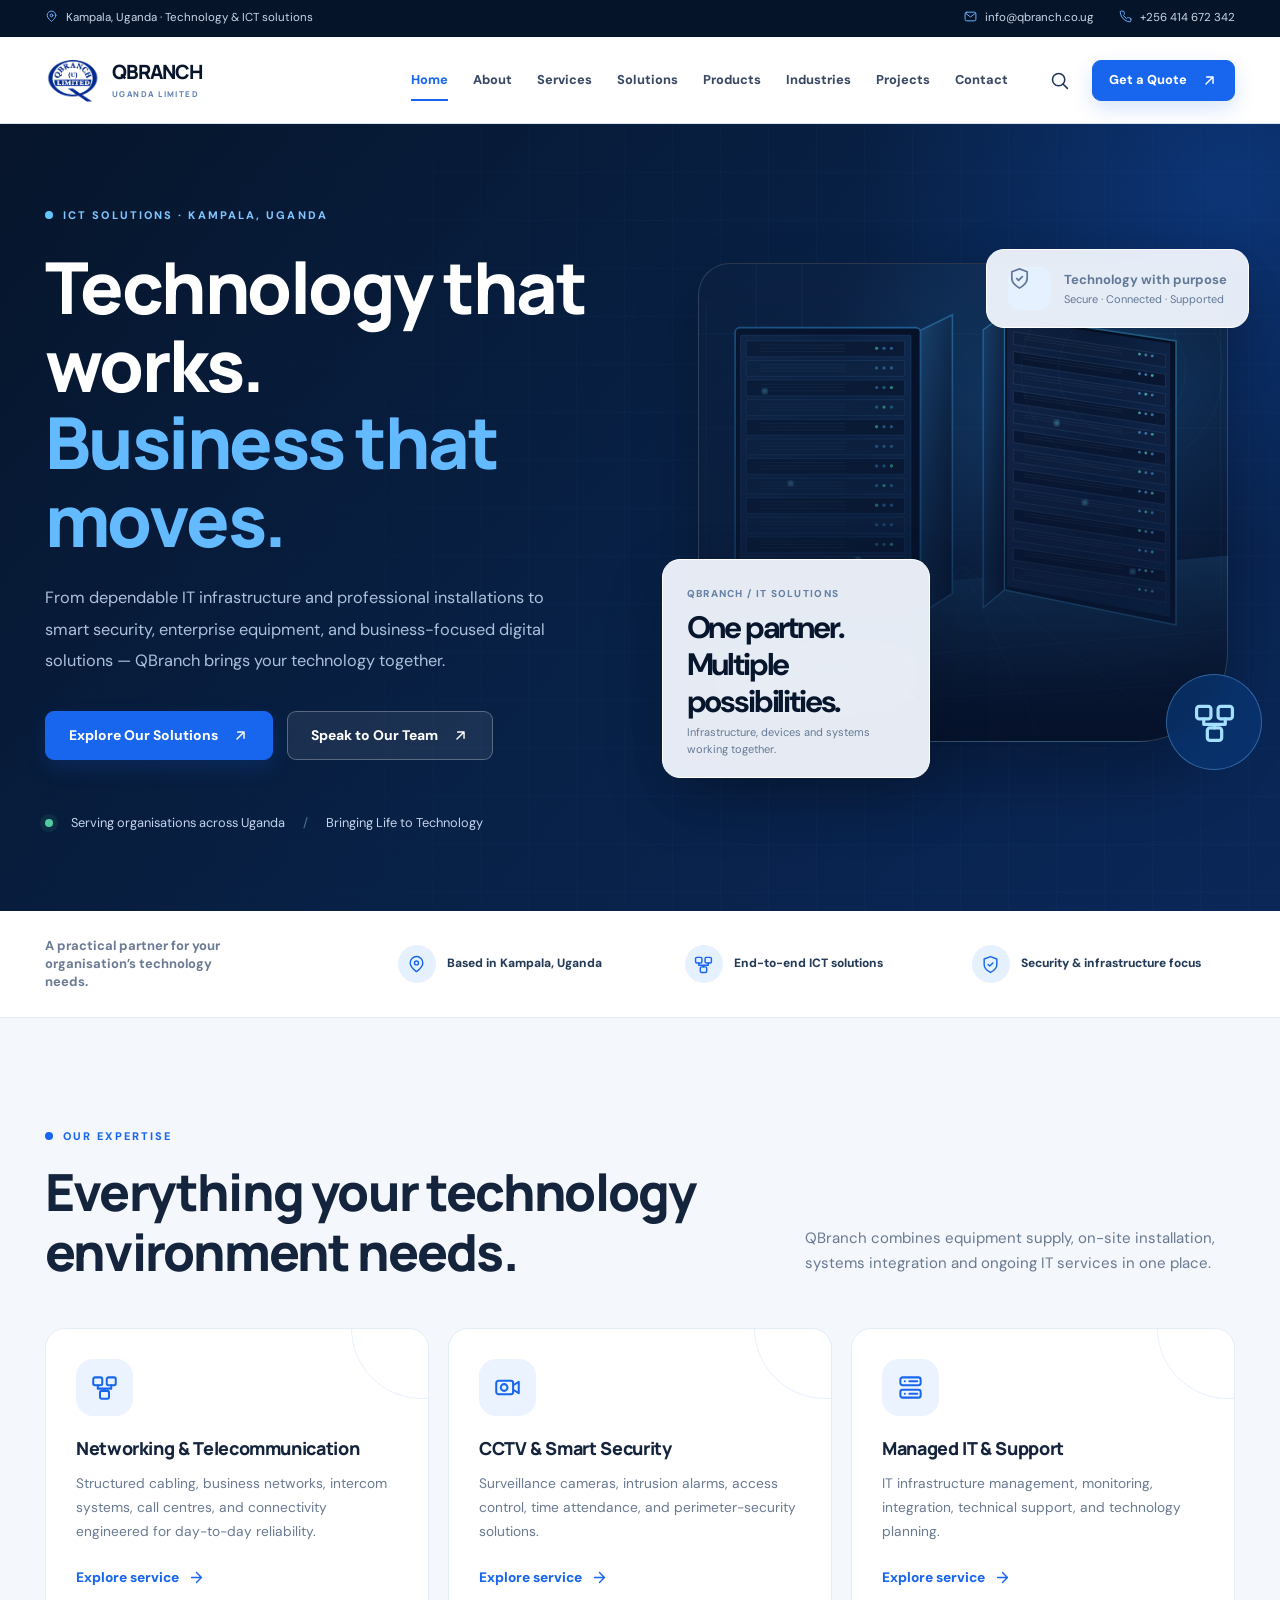
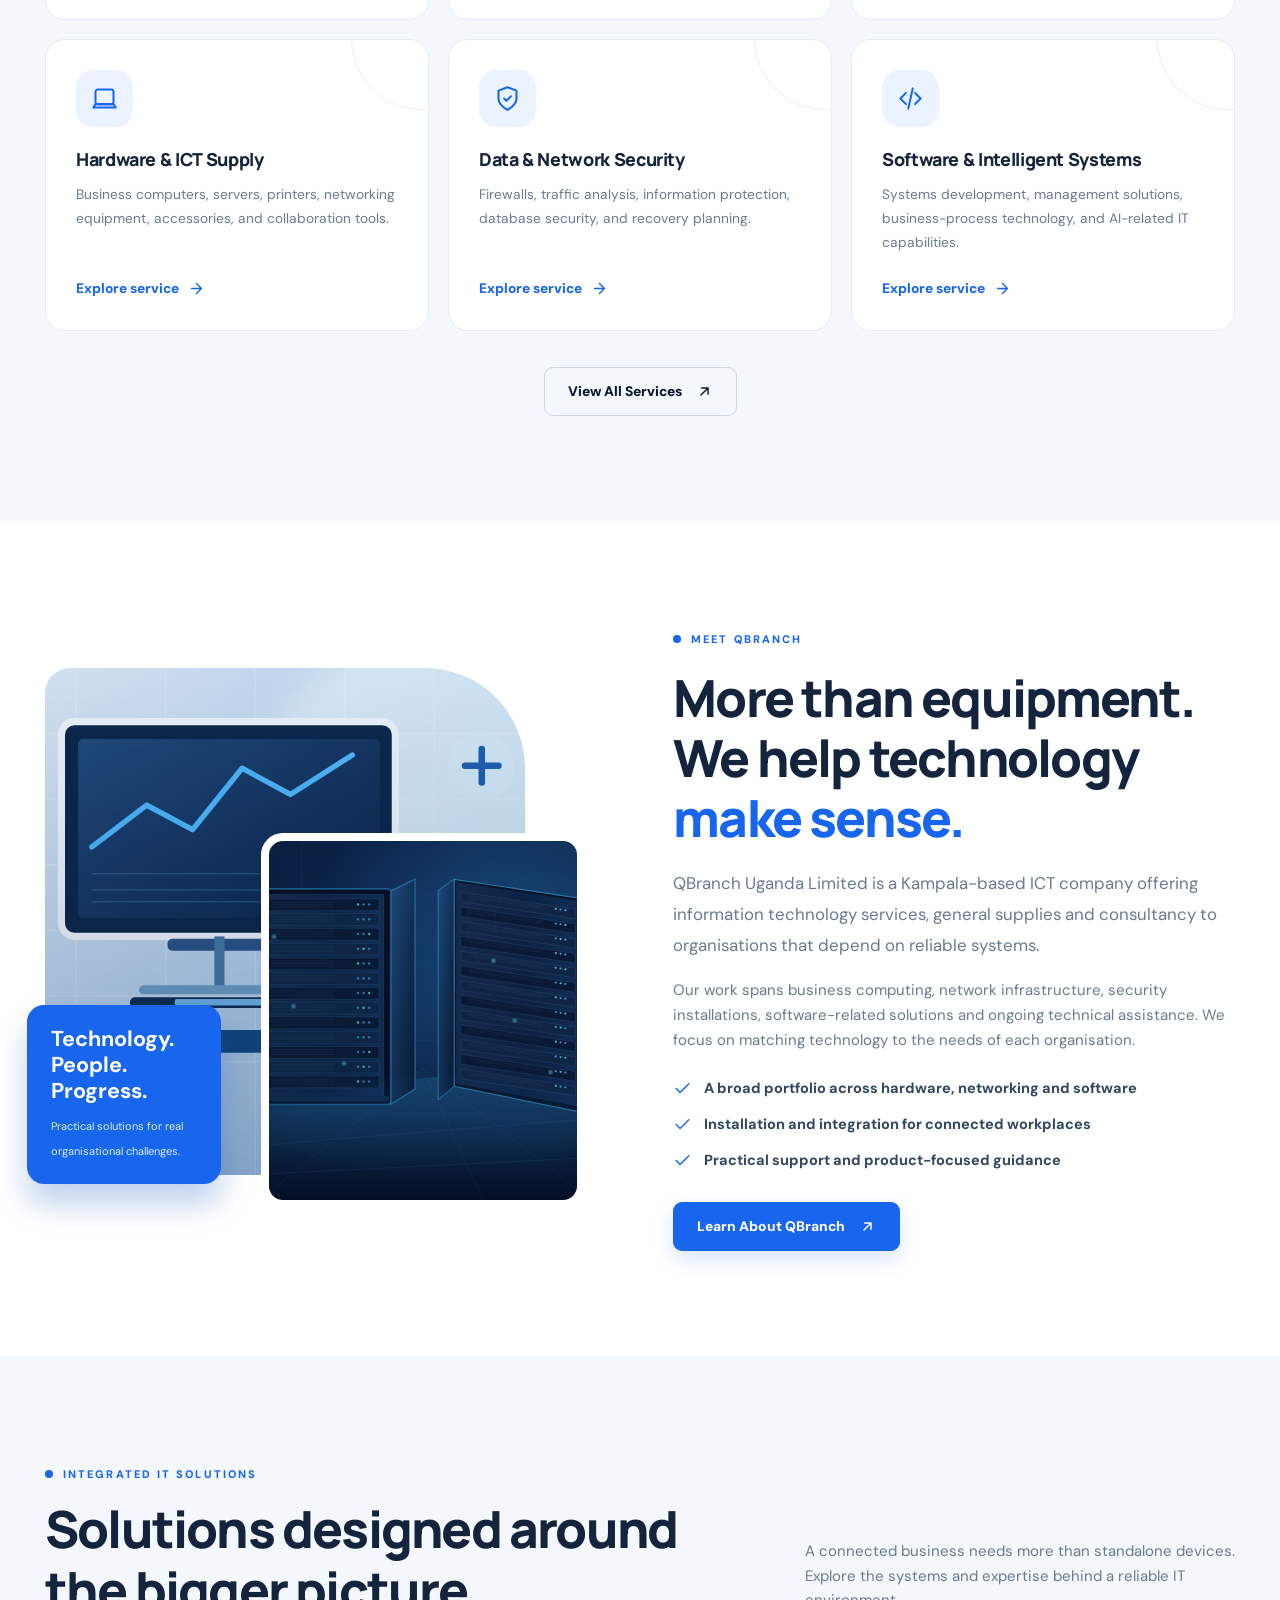
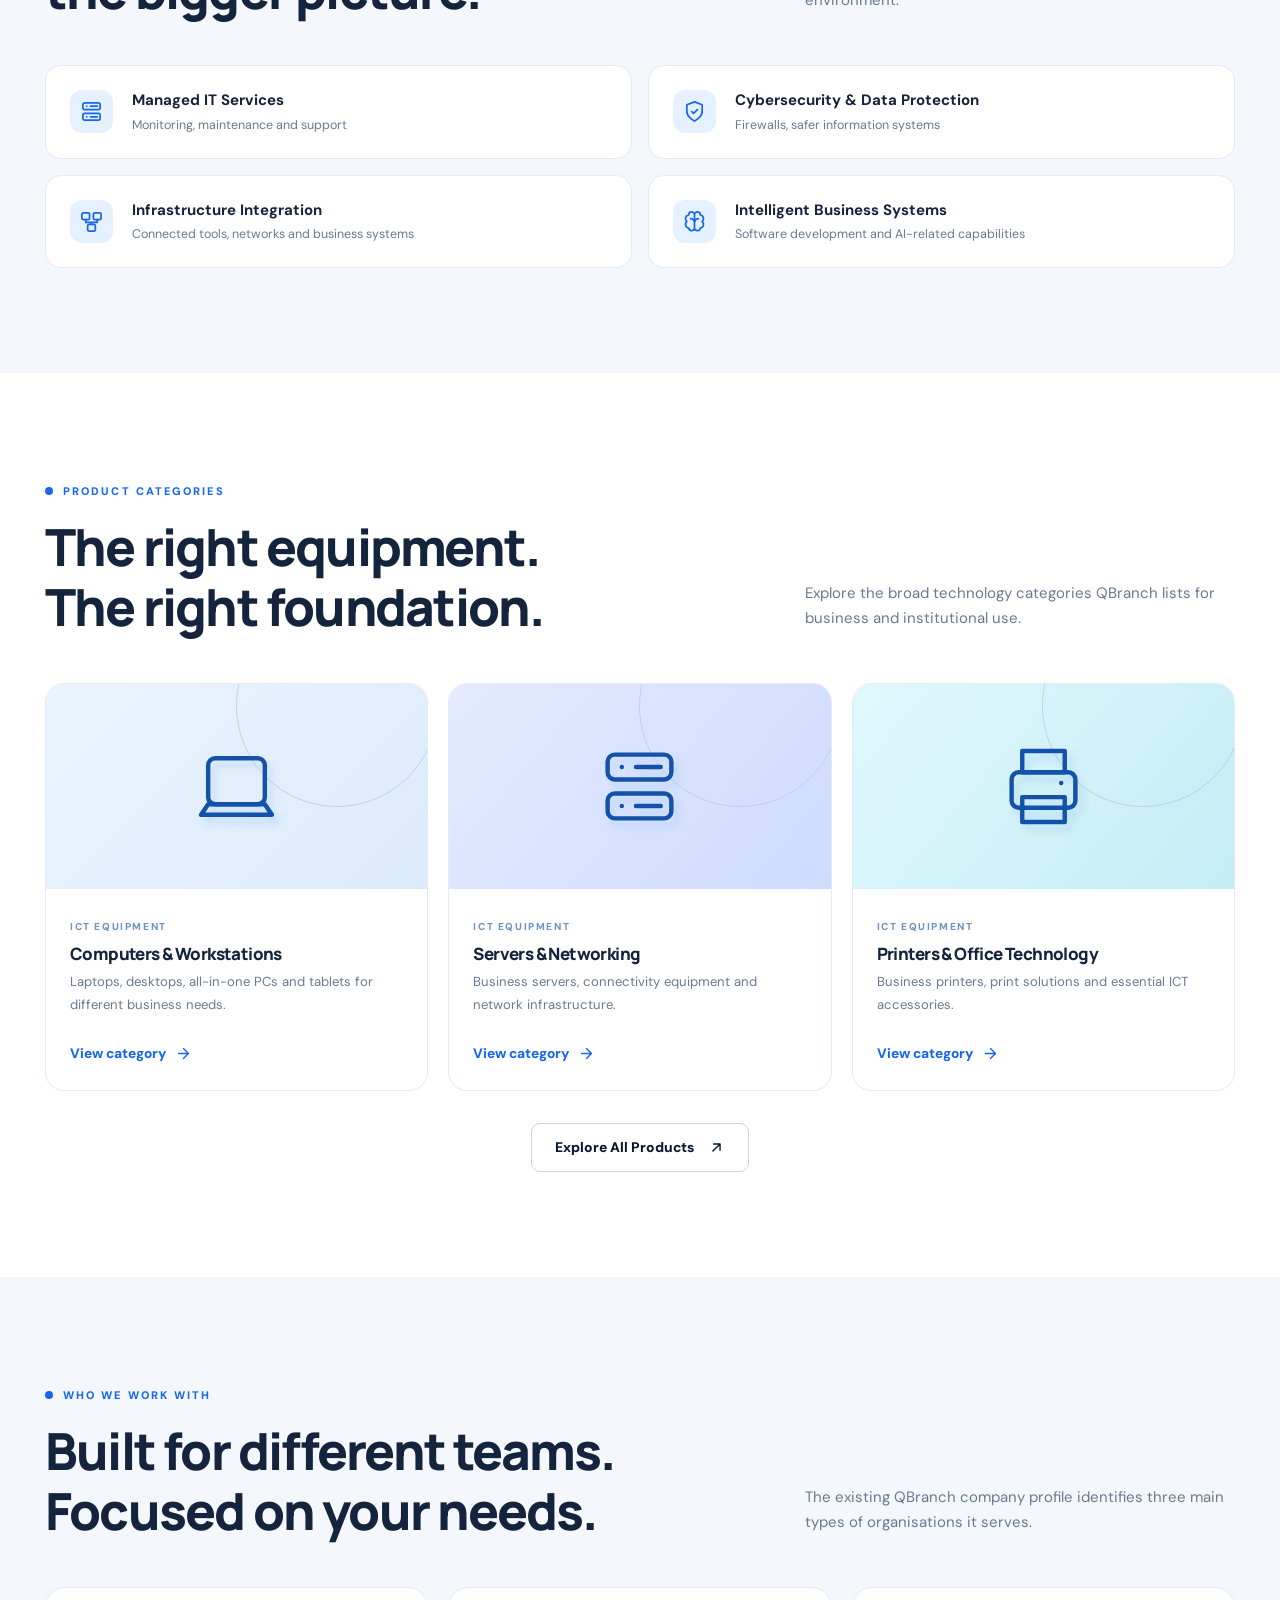
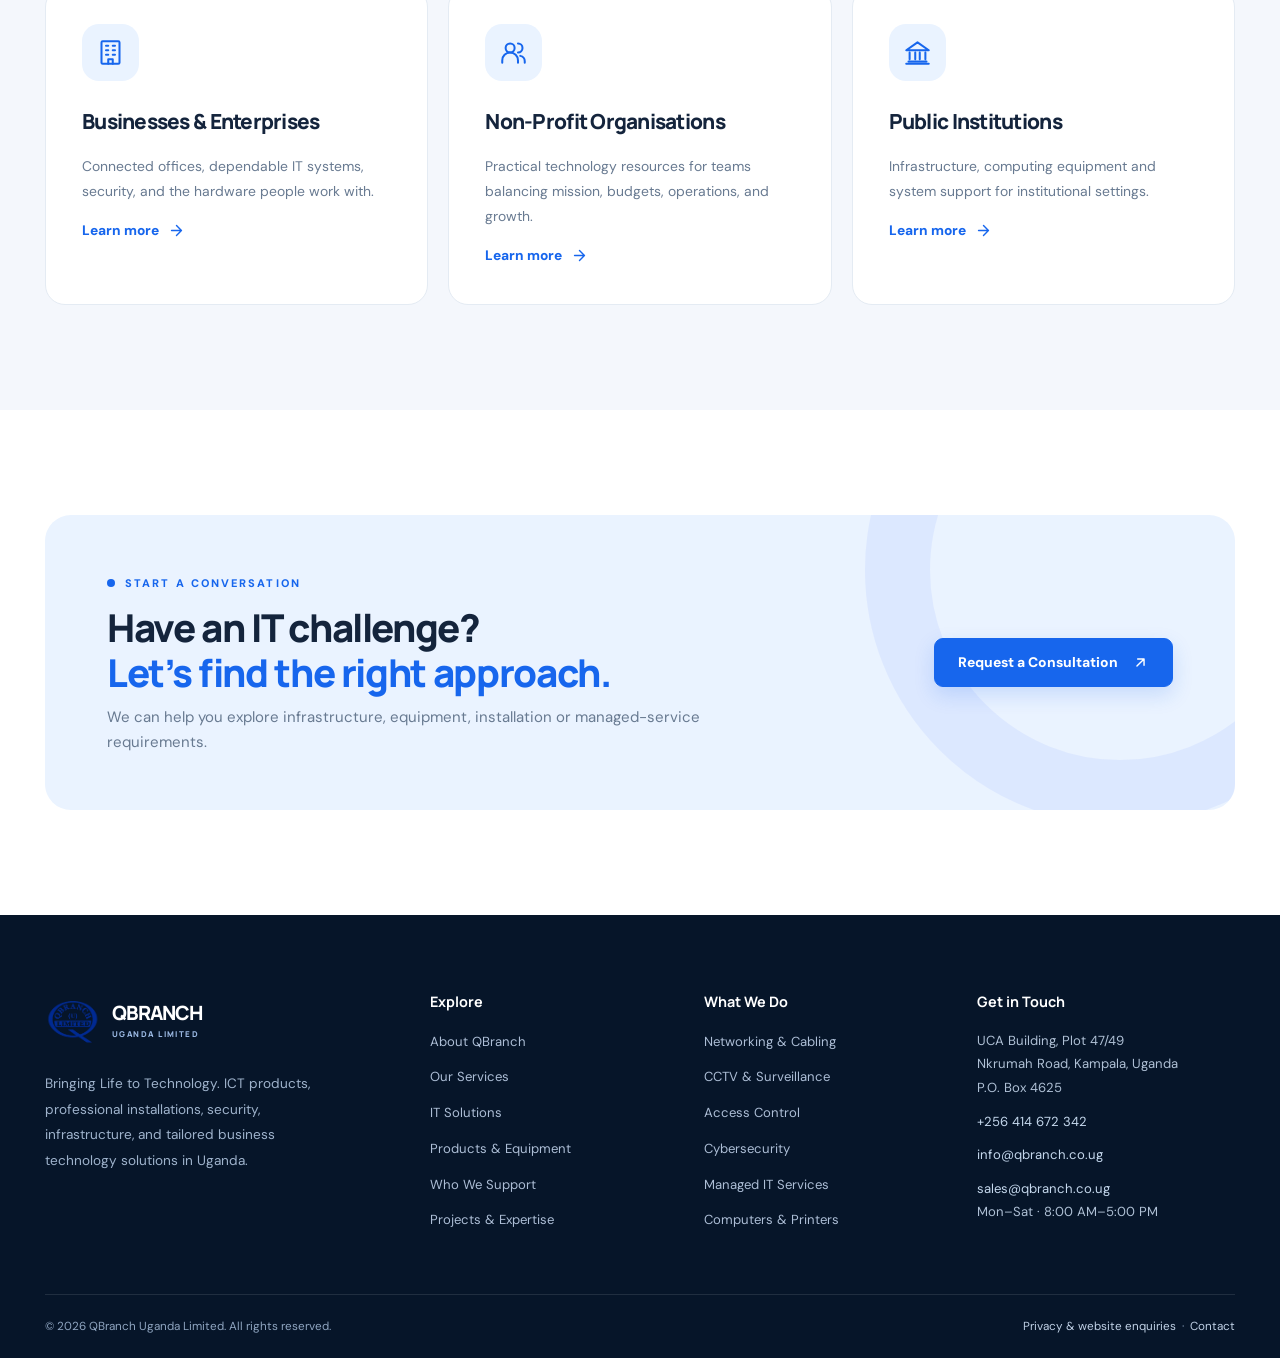
==== commit bb0393de: "Add 3.5s homepage cinematic code-rain QBranch intro with accessible skip" ====
--- a/index.html
+++ b/index.html
@@ -1,4 +1,17 @@
-<!doctype html><html lang="en"><head><meta charset="utf-8"><meta name="viewport" content="width=device-width,initial-scale=1"><meta name="theme-color" content="#07162d"><meta name="description" content="QBranch Uganda Limited provides ICT solutions, networking, surveillance, security installations, IT support and business technology equipment in Kampala, Uganda."><meta name="robots" content="index,follow"><title>ICT Infrastructure, Business Technology &amp; IT Services | QBranch Uganda Limited</title><link rel="canonical" href="https://mdanson27.github.io/qbranch-website/"><link rel="icon" href="Qbranch-logo.png" type="image/png"><link rel="preconnect" href="https://fonts.googleapis.com"><link rel="preconnect" href="https://fonts.gstatic.com" crossorigin><link rel="preconnect" href="https://images.unsplash.com"><link rel="stylesheet" href="assets/site.css"><meta property="og:title" content="ICT Infrastructure, Business Technology &amp; IT Services | QBranch Uganda Limited"><meta property="og:description" content="QBranch Uganda Limited provides ICT solutions, networking, surveillance, security installations, IT support and business technology equipment in Kampala, Uganda."><meta property="og:type" content="website"><meta property="og:url" content="https://mdanson27.github.io/qbranch-website/"><meta property="og:image" content="https://mdanson27.github.io/qbranch-website/Qbranch-logo.png"><meta name="twitter:card" content="summary"><script type="application/ld+json">{"@context": "https://schema.org", "@type": "Organization", "name": "QBranch Uganda Limited", "url": "https://mdanson27.github.io/qbranch-website/", "logo": "https://mdanson27.github.io/qbranch-website/Qbranch-logo.png", "email": "info@qbranch.co.ug", "telephone": "+256414672342", "address": {"@type": "PostalAddress", "streetAddress": "Plot 47/49, Uganda Cooperative Alliance Building, Nkrumah Road", "addressLocality": "Kampala", "addressCountry": "UG"}}</script></head><body data-page="index"><a class="skip-link" href="#main-content" style="position:absolute;left:-9999px;top:5px;z-index:200;background:#fff;padding:10px" onfocus="this.style.left='10px'" onblur="this.style.left='-9999px'">Skip to main content</a><div class="scroll-track" aria-hidden="true"></div>
+<!doctype html><html lang="en"><head><meta charset="utf-8"><meta name="viewport" content="width=device-width,initial-scale=1"><meta name="theme-color" content="#07162d"><meta name="description" content="QBranch Uganda Limited provides ICT solutions, networking, surveillance, security installations, IT support and business technology equipment in Kampala, Uganda."><meta name="robots" content="index,follow"><title>ICT Infrastructure, Business Technology &amp; IT Services | QBranch Uganda Limited</title><link rel="canonical" href="https://mdanson27.github.io/qbranch-website/"><link rel="icon" href="Qbranch-logo.png" type="image/png"><link rel="preconnect" href="https://fonts.googleapis.com"><link rel="preconnect" href="https://fonts.gstatic.com" crossorigin><link rel="preconnect" href="https://images.unsplash.com"><link rel="stylesheet" href="assets/site.css"><link rel="stylesheet" href="assets/intro.css"><script>if(!window.matchMedia("(prefers-reduced-motion: reduce)").matches){document.documentElement.classList.add("qb-intro-enabled")}</script><meta property="og:title" content="ICT Infrastructure, Business Technology &amp; IT Services | QBranch Uganda Limited"><meta property="og:description" content="QBranch Uganda Limited provides ICT solutions, networking, surveillance, security installations, IT support and business technology equipment in Kampala, Uganda."><meta property="og:type" content="website"><meta property="og:url" content="https://mdanson27.github.io/qbranch-website/"><meta property="og:image" content="https://mdanson27.github.io/qbranch-website/Qbranch-logo.png"><meta name="twitter:card" content="summary"><script type="application/ld+json">{"@context": "https://schema.org", "@type": "Organization", "name": "QBranch Uganda Limited", "url": "https://mdanson27.github.io/qbranch-website/", "logo": "https://mdanson27.github.io/qbranch-website/Qbranch-logo.png", "email": "info@qbranch.co.ug", "telephone": "+256414672342", "address": {"@type": "PostalAddress", "streetAddress": "Plot 47/49, Uganda Cooperative Alliance Building, Nkrumah Road", "addressLocality": "Kampala", "addressCountry": "UG"}}</script></head><body data-page="index"><a class="skip-link" href="#main-content" style="position:absolute;left:-9999px;top:5px;z-index:200;background:#fff;padding:10px" onfocus="this.style.left='10px'" onblur="this.style.left='-9999px'">Skip to main content</a><div class="qb-intro" id="qb-intro" role="status" aria-label="Welcome to QBranch, loading homepage">
+  <canvas class="qb-intro-canvas" id="qb-intro-canvas" aria-hidden="true"></canvas>
+  <div class="qb-intro-top"><span class="qb-intro-light" aria-hidden="true"></span> SYSTEM BOOT / QBRANCH</div>
+  <button class="qb-intro-skip" id="qb-intro-skip" type="button">Skip intro ↗</button>
+  <div class="qb-intro-content">
+    <span class="qb-intro-icon" aria-hidden="true">&lt;/&gt;</span>
+    <span class="qb-intro-command">INITIALIZING DIGITAL INFRASTRUCTURE</span>
+    <p class="qb-intro-brand">Q<span>BRANCH</span><span class="qb-intro-cursor" aria-hidden="true">_</span></p>
+    <div class="qb-intro-legal">UGANDA LIMITED</div>
+    <p class="qb-intro-tagline">Bringing Life to Technology</p>
+    <div class="qb-intro-meter" aria-hidden="true"><span></span></div>
+  </div>
+  <div class="qb-intro-bottom"><span>CODE · CONNECT · CREATE</span><strong id="qb-intro-percent">00%</strong></div>
+</div><div class="scroll-track" aria-hidden="true"></div>
 <div class="topbar"><div class="container topbar-inner"><span><svg aria-hidden="true" class="" xmlns="http://www.w3.org/2000/svg" viewBox="0 0 24 24" fill="none" stroke="currentColor" stroke-width="1.8" stroke-linecap="round" stroke-linejoin="round"><path d="M20 10c0 5-8 11-8 11S4 15 4 10a8 8 0 1 1 16 0Z"/><circle cx="12" cy="10" r="2.5"/></svg> Kampala, Uganda · Technology & ICT solutions</span><div class="topbar-links"><a href="mailto:info@qbranch.co.ug"><svg aria-hidden="true" class="" xmlns="http://www.w3.org/2000/svg" viewBox="0 0 24 24" fill="none" stroke="currentColor" stroke-width="1.8" stroke-linecap="round" stroke-linejoin="round"><rect x="2" y="4" width="20" height="16" rx="3"/><path d="m3 6 9 7 9-7"/></svg> info@qbranch.co.ug</a><a href="tel:+256414672342"><svg aria-hidden="true" class="" xmlns="http://www.w3.org/2000/svg" viewBox="0 0 24 24" fill="none" stroke="currentColor" stroke-width="1.8" stroke-linecap="round" stroke-linejoin="round"><path d="M22 16.9v3a2 2 0 0 1-2.2 2 19.4 19.4 0 0 1-8.5-3 19.1 19.1 0 0 1-6-6 19.4 19.4 0 0 1-3-8.5A2 2 0 0 1 4.3 2h3a2 2 0 0 1 2 1.7c.15.95.4 1.9.75 2.8a2 2 0 0 1-.45 2.1L8.3 9.9a16 16 0 0 0 5.8 5.8l1.3-1.3a2 2 0 0 1 2.1-.45 15 15 0 0 0 2.8.75 2 2 0 0 1 1.7 2z"/></svg> +256 414 672 342</a></div></div></div>
 <header class="site-header"><div class="container nav-inner">
 <a class="brand" href="index.html" aria-label="QBranch Uganda Limited, home"><img class="brand-logo" src="Qbranch-logo.png" alt="QBranch Uganda Limited logo" width="56" height="56"><span class="brand-type">QBRANCH<small>UGANDA LIMITED</small></span></a>
@@ -20,4 +33,4 @@
 <div><h4>What We Do</h4><ul><li><a href="services.html#networks">Networking & Cabling</a></li><li><a href="services.html#surveillance">CCTV & Surveillance</a></li><li><a href="services.html#access">Access Control</a></li><li><a href="solutions.html#security">Cybersecurity</a></li><li><a href="solutions.html#managed">Managed IT Services</a></li><li><a href="products.html">Computers & Printers</a></li></ul></div>
 <div><h4>Get in Touch</h4><div class="footer-address">UCA Building, Plot 47/49<br>Nkrumah Road, Kampala, Uganda<br>P.O. Box 4625<br><a href="tel:+256414672342">+256 414 672 342</a><br><a href="mailto:info@qbranch.co.ug">info@qbranch.co.ug</a><br><a href="mailto:sales@qbranch.co.ug">sales@qbranch.co.ug</a><br>Mon–Sat · 8:00 AM–5:00 PM</div></div></div>
 <div class="footer-bottom"><span>© <span id="year">2026</span> QBranch Uganda Limited. All rights reserved.</span><span><a href="privacy.html">Privacy & website enquiries</a> &nbsp;·&nbsp; <a href="contact.html">Contact</a></span></div></div></footer>
-<button class="backtop" aria-label="Back to top" type="button"><svg aria-hidden="true" class="" xmlns="http://www.w3.org/2000/svg" viewBox="0 0 24 24" fill="none" stroke="currentColor" stroke-width="1.8" stroke-linecap="round" stroke-linejoin="round"><path d="m6 14 6-6 6 6"/></svg></button><div class="toast" id="toast" role="status" aria-live="polite"></div><script src="assets/site.js" defer></script><script>document.getElementById('year').textContent=new Date().getFullYear()</script></body></html>+<button class="backtop" aria-label="Back to top" type="button"><svg aria-hidden="true" class="" xmlns="http://www.w3.org/2000/svg" viewBox="0 0 24 24" fill="none" stroke="currentColor" stroke-width="1.8" stroke-linecap="round" stroke-linejoin="round"><path d="m6 14 6-6 6 6"/></svg></button><div class="toast" id="toast" role="status" aria-live="polite"></div><script src="assets/site.js" defer></script><script>document.getElementById('year').textContent=new Date().getFullYear()</script><script src="assets/intro.js" defer></script></body></html>
--- a/assets/site.css
+++ b/assets/site.css
@@ -1,4 +1,4 @@
 @import url('https://fonts.googleapis.com/css2?family=DM+Sans:wght@400;500;600;700&family=Manrope:wght@400;500;600;700;800&display=swap');
 :root{--navy:#07162d;--navy2:#0b2350;--blue:#1766ed;--cyan:#26b7e7;--ink:#14243c;--muted:#687a91;--line:#e4ebf3;--light:#f4f7fc;--white:#fff;--radius:20px;--radiuslg:28px;--shadow:0 24px 70px rgba(13,37,78,.09);--container:1190px}
-*{box-sizing:border-box}html{scroll-behavior:smooth;scroll-padding-top:110px}body{margin:0;color:var(--ink);background:#fff;font-family:'DM Sans',sans-serif;font-size:15px;line-height:1.65;overflow-x:hidden}body.menu-open{overflow:hidden}a{color:inherit;text-decoration:none}a:hover{color:var(--blue)}button,input,select,textarea{font:inherit}button{cursor:pointer}button:focus-visible,a:focus-visible,input:focus-visible,textarea:focus-visible,select:focus-visible{outline:3px solid #72b6ff;outline-offset:3px}img{max-width:100%;height:auto;display:block}::selection{background:#cce7ff;color:#062c74}h1,h2,h3,h4,h5,p{margin-top:0}h1,h2,h3,h4{font-family:Manrope,'DM Sans',sans-serif;line-height:1.18;letter-spacing:-.035em}h1{font-size:clamp(3.1rem,6vw,5.9rem);font-weight:800}h2{font-size:clamp(2.15rem,4vw,3.55rem);font-weight:800}h3{font-size:1.3rem;font-weight:800}p{color:var(--muted)}.container{width:min(calc(100% - 48px),var(--container));margin:0 auto}.kicker{display:inline-flex;gap:10px;align-items:center;color:var(--blue);font-size:11px;font-weight:800;text-transform:uppercase;letter-spacing:.19em}.kicker:before{content:'';height:8px;width:8px;background:var(--blue);border-radius:50%}.kicker.light{color:#80c5ff}.kicker.light:before{background:#60c6fb}.eyebrow{font-size:.83rem;text-transform:uppercase;letter-spacing:.14em;font-weight:800;color:var(--blue)}.display-title{margin:16px 0 20px;max-width:720px}.section{padding:105px 0}.section-tight{padding:72px 0}.section-head{display:flex;justify-content:space-between;align-items:end;gap:36px;margin-bottom:46px}.section-head h2{max-width:700px;margin:13px 0 0}.section-head p{max-width:430px;margin-bottom:6px}.section-intro{max-width:675px;font-size:1.055rem;line-height:1.85}.t-center{text-align:center}.t-center .section-intro,.t-center .display-title{margin-left:auto;margin-right:auto}.t-center .kicker{justify-content:center}.soft-bg{background:var(--light)}.ink-bg{background:var(--navy);color:#fff}.ink-bg p{color:#aec0db}.blue-text{color:#63baff}.muted{color:var(--muted)}.btn{display:inline-flex;align-items:center;justify-content:center;gap:14px;padding:15px 23px;border-radius:9px;background:var(--blue);border:1px solid var(--blue);color:#fff;font-weight:800;font-size:.87rem;line-height:1.2;white-space:nowrap;box-shadow:0 8px 20px rgba(23,102,237,.17);transition:transform .25s,box-shadow .25s,background .25s}.btn:hover{color:#fff;background:#1054c9;transform:translateY(-2px);box-shadow:0 14px 28px rgba(23,102,237,.22)}.btn.white{background:#fff;color:#0f4ea5;border-color:#fff;box-shadow:none}.btn.white:hover{background:#e5f2ff}.btn.outline{background:transparent;color:var(--navy);border-color:#ccd7e6;box-shadow:none}.btn.outline:hover{border-color:var(--blue);color:var(--blue)}.btn.ghost{color:#fff;background:rgba(255,255,255,.08);border-color:rgba(255,255,255,.28);box-shadow:none}.btn.ghost:hover{background:rgba(255,255,255,.16)}.btn.small{padding:11px 16px;font-size:.8rem}.btn svg,.arrow-link svg{height:17px;width:17px;stroke-width:2}.arrow-link{display:inline-flex;align-items:center;gap:9px;color:var(--blue);font-size:.86rem;font-weight:800}.arrow-link:hover{gap:15px}.arrow-link,.arrow-link svg{transition:all .22s}.topbar{background:#06142a;color:#cbd7e7;font-size:11.5px}.topbar-inner{display:flex;align-items:center;justify-content:space-between;min-height:37px;gap:12px}.topbar-links{display:flex;align-items:center;gap:25px}.topbar a:hover{color:#fff}.topbar svg{width:13px;height:13px;vertical-align:-2px;margin-right:5px;color:#68b4ff}.site-header{position:sticky;z-index:99;top:0;background:#fff;border-bottom:1px solid rgba(208,221,237,.8);transition:box-shadow .2s}.site-header.scrolled{box-shadow:0 7px 32px rgba(5,25,58,.1)}.nav-inner{display:flex;align-items:center;justify-content:space-between;min-height:86px;gap:32px}.brand{display:flex;gap:11px;align-items:center;min-width:0}.brand-logo{height:56px;width:56px;object-fit:contain;flex-shrink:0}.brand-type{display:block;font-family:Manrope,sans-serif;font-weight:800;font-size:1.23rem;line-height:1.03;letter-spacing:-.05em;color:var(--navy)}.brand-type small{display:block;letter-spacing:.18em;font-size:8px;font-weight:800;margin-top:7px;color:#6584b0}.nav-links{display:flex;align-items:center;gap:25px;margin-left:auto}.nav-links>a{font-size:12.8px;font-weight:800;color:#394963;white-space:nowrap;position:relative}.nav-links>a:after{content:'';display:block;position:absolute;bottom:-10px;left:0;right:100%;height:2px;background:var(--blue);transition:right .2s}.nav-links>a:hover:after,.nav-links>a.active:after{right:0}.nav-links>a:hover,.nav-links>a.active{color:var(--blue)}.nav-cta{display:flex;align-items:center;gap:14px}.search-trigger,.menu-trigger{border:0;background:transparent;color:#1d355a;width:38px;height:38px;display:grid;place-items:center;border-radius:10px}.search-trigger:hover,.menu-trigger:hover{background:#e9f1fc}.search-trigger svg,.menu-trigger svg{width:21px;height:21px}.menu-trigger{display:none}.scroll-track{position:fixed;top:0;height:3px;width:0;background:var(--blue);z-index:110}.hero{position:relative;background:linear-gradient(130deg,#06152b 0%,#082044 48%,#0a2758 100%);color:#fff;overflow:hidden}.hero:before{content:'';position:absolute;inset:0;background-image:linear-gradient(rgba(92,154,234,.035) 1px,transparent 1px),linear-gradient(90deg,rgba(92,154,234,.035) 1px,transparent 1px);background-size:48px 48px;mask-image:linear-gradient(90deg,transparent,#000 55%);pointer-events:none}.hero:after{content:'';position:absolute;width:740px;height:740px;right:-320px;top:-310px;border-radius:50%;background:radial-gradient(circle,#1766ed44,transparent 70%);pointer-events:none}.hero-inner{display:grid;grid-template-columns:1.02fr 1fr;align-items:center;min-height:680px;gap:48px;position:relative;z-index:2}.hero-copy{padding:78px 0}.hero h1{font-size:clamp(3.6rem,5.6vw,5.65rem);line-height:1.085;max-width:690px;margin:22px 0}.hero p{font-size:1.02rem;line-height:1.95;color:#adc1dc;max-width:510px}.hero-actions{display:flex;align-items:center;gap:14px;flex-wrap:wrap;margin-top:34px}.hero-foot{display:flex;align-items:center;gap:18px;margin-top:52px;font-size:.8rem;color:#c4d5ed}.hero-foot .dot{background:#52cba0;height:8px;width:8px;box-shadow:0 0 0 5px #52cba016;border-radius:100%}.hero-visual{position:relative;min-height:525px}.hero-photo{position:absolute;inset:8px 7px 38px 28px;background:linear-gradient(0deg,rgba(6,18,44,.86),rgba(6,18,44,.07)),url('https://images.unsplash.com/photo-1558494949-ef010cbdcc31?auto=format&fit=crop&w=1200&q=85') center/cover,#193559;border-radius:32px 32px 90px 32px;overflow:hidden;border:1px solid #ffffff28;box-shadow:0 35px 65px #0004}.hero-photo:after{content:'';inset:0;position:absolute;background:linear-gradient(90deg,#0b234259,transparent 60%)}.photo-label{position:absolute;bottom:32px;left:33px;z-index:2;color:#fff;font-weight:800;font-size:20px;letter-spacing:-.04em}.photo-label small{display:block;font-size:10px;letter-spacing:.16em;color:#99d1ff;text-transform:uppercase;margin-bottom:6px}.glass-card{position:absolute;z-index:4;background:rgba(244,248,255,.94);backdrop-filter:blur(20px);color:var(--navy);border:1px solid #fff;border-radius:18px;box-shadow:0 22px 60px rgba(0,0,0,.2)}.visual-top{top:-6px;right:-14px;padding:17px 21px;display:flex;gap:13px;align-items:center}.mini-icon{width:43px;height:43px;display:grid;place-items:center;border-radius:12px;background:#e6f1ff;color:var(--blue);flex-shrink:0}.mini-icon svg{width:23px;height:23px}.visual-top b{display:block;font-size:13px}.visual-top span{display:block;font-size:11px;color:#627897}.visual-bottom{bottom:2px;left:-8px;padding:20px 24px;width:268px}.visual-bottom .smallcap{font-size:10px;letter-spacing:.13em;text-transform:uppercase;color:#6580a4;font-weight:800}.visual-bottom strong{font-size:31px;letter-spacing:-.07em;line-height:1.2;display:block;margin:4px 0}.visual-bottom p{font-size:11px;line-height:1.5;color:#667995;margin:0}.orb{position:absolute;height:96px;width:96px;border:1px solid #6cbaff65;border-radius:50%;right:-27px;bottom:10px;z-index:3;display:grid;place-items:center;background:#0a397aab;backdrop-filter:blur(8px)}.orb svg{height:43px;width:43px;color:#a5dfff}.trust-band{background:#fff;border-bottom:1px solid var(--line)}.trust-inner{display:grid;grid-template-columns:1.25fr repeat(3,1fr);align-items:center;min-height:106px;gap:24px}.trust-lead{font-size:13px;line-height:1.4;color:#6b7b93;max-width:180px;font-weight:700}.trust-item{display:flex;align-items:center;gap:11px;color:#233a56;font-size:12px;font-weight:800}.trust-item .mini-icon{width:38px;height:38px;border-radius:50%}.trust-item .mini-icon svg{width:19px;height:19px}.service-grid{display:grid;grid-template-columns:repeat(3,1fr);gap:19px}.service-card{padding:30px;border:1px solid #e4edf7;border-radius:20px;background:#fff;position:relative;overflow:hidden;transition:transform .24s,border .24s,box-shadow .24s;min-height:292px;display:flex;flex-direction:column}.service-card:after{content:'';position:absolute;width:140px;height:140px;border:1px solid #e5efff;border-radius:50%;right:-65px;top:-72px;pointer-events:none}.service-card:hover{transform:translateY(-6px);border-color:#b5d6fa;box-shadow:var(--shadow)}.service-icon{height:57px;width:57px;display:grid;place-items:center;border-radius:17px;background:#eaf3ff;color:var(--blue);margin-bottom:22px}.service-icon svg{height:27px;width:27px}.service-card h3{font-size:1.12rem;margin:0 0 12px;letter-spacing:-.02em}.service-card p{font-size:.86rem;line-height:1.75;flex-grow:1;margin-bottom:20px}.feature-split{display:grid;grid-template-columns:1fr 1.04fr;align-items:center;gap:88px}.feature-visual{position:relative;min-height:540px}.feature-photo{position:absolute;inset:0 60px 33px 0;border-radius:25px 100px 25px 25px;background:linear-gradient(0deg,rgba(0,16,45,.2),rgba(0,16,45,.04)),url('https://images.unsplash.com/photo-1573164713714-d95e436ab8d6?auto=format&fit=crop&w=900&q=82') center/cover,#dde7f3}.feature-photo.secondary-photo{inset:165px 0 0 40%;border:8px solid #fff;border-radius:22px;background:linear-gradient(0deg,rgba(0,16,45,.17),rgba(0,16,45,.04)),url('https://images.unsplash.com/photo-1558494949-ef010cbdcc31?auto=format&fit=crop&w=650&q=82') center/cover,#dde7f3}.feature-number{position:absolute;left:-18px;bottom:24px;width:194px;padding:22px 24px;border-radius:17px;background:var(--blue);color:#fff;z-index:2;box-shadow:0 20px 30px #0b56be42}.feature-number strong{font-size:1.35rem;line-height:1.2;display:block;margin-bottom:8px}.feature-number small{font-size:11px;line-height:1.5;color:#dceeff}.checks{padding:0;margin:24px 0 29px;list-style:none;display:grid;gap:12px}.checks li{display:flex;gap:12px;align-items:start;font-size:.91rem;font-weight:700;color:#314761}.checks svg{height:19px;width:19px;flex-shrink:0;color:var(--blue);margin-top:2px}.metric-row{display:grid;grid-template-columns:repeat(3,1fr);gap:13px;margin-top:28px}.metric{padding:20px;background:#f4f8ff;border-radius:12px}.metric strong{display:block;font-family:Manrope,sans-serif;font-size:19px;color:var(--navy);line-height:1.3}.metric span{font-size:11px;color:var(--muted)}.light-cta{position:relative;overflow:hidden;background:#eaf3ff;border-radius:26px;padding:55px 62px;display:flex;align-items:center;justify-content:space-between;gap:30px}.light-cta h2{font-size:clamp(1.8rem,3vw,2.7rem);max-width:650px;margin:10px 0}.light-cta:after{content:'';position:absolute;right:-140px;top:-200px;width:380px;height:380px;border:65px solid #cfdeff;border-radius:50%;opacity:.5;pointer-events:none}.light-cta .btn{position:relative;z-index:2}.solution-list{display:grid;grid-template-columns:repeat(2,1fr);gap:16px}.solution-row{padding:22px 24px;display:flex;align-items:center;gap:19px;border:1px solid var(--line);border-radius:16px;background:#fff;transition:.25s}.solution-row:hover{border-color:#7aafff;transform:translateX(4px);box-shadow:0 15px 30px #0c3b8d0c}.solution-row .mini-icon{border-radius:12px}.solution-row b{font-size:.94rem}.solution-row p{font-size:.78rem;margin:2px 0 0}.solution-row .arrow{margin-left:auto;color:var(--blue)}.product-grid{display:grid;grid-template-columns:repeat(3,1fr);gap:20px}.product-card{border:1px solid var(--line);border-radius:19px;background:#fff;overflow:hidden;transition:.25s}.product-card:hover{transform:translateY(-5px);box-shadow:var(--shadow)}.product-art{height:205px;background:linear-gradient(135deg,#ebf4ff,#dbeafa);position:relative;display:grid;place-items:center;overflow:hidden}.product-art:after{content:'';width:200px;height:200px;border:1px solid #b9d0ed;border-radius:50%;position:absolute;transform:translate(100px,-80px)}.product-art svg{position:relative;z-index:1;width:85px;height:85px;stroke:#1352a8;stroke-width:1.25;filter:drop-shadow(5px 7px 3px #a8cef680)}.product-art.indigo{background:linear-gradient(130deg,#e4eaff,#cedbff)}.product-art.aqua{background:linear-gradient(130deg,#dff8fc,#c5ecf5)}.product-art.dark{background:linear-gradient(130deg,#dce5f8,#b9d3ee)}.product-body{padding:24px}.product-body small{font-size:10px;letter-spacing:.16em;font-weight:800;color:#6d92c2;text-transform:uppercase}.product-body h3{font-size:1.06rem;margin:7px 0}.product-body p{font-size:.82rem;line-height:1.7;min-height:55px;margin-bottom:15px}.project-grid{display:grid;grid-template-columns:repeat(3,1fr);gap:20px}.project-card{border:1px solid var(--line);border-radius:20px;overflow:hidden;background:#fff;transition:.24s}.project-card:hover{transform:translateY(-4px);box-shadow:var(--shadow)}.project-art{height:213px;display:grid;place-items:center;position:relative;overflow:hidden;background:radial-gradient(circle at 70% 30%,#318bff70,transparent 45%),linear-gradient(140deg,#0b1c3e,#123975)}.project-art::after{content:'';height:240px;width:240px;border:1px solid #a2cdff40;border-radius:50%;position:absolute;right:-70px;bottom:-85px;box-shadow:0 0 0 30px #ffffff06,0 0 0 65px #ffffff06}.project-art svg{height:75px;width:75px;color:#a7d4ff;stroke-width:1.2;position:relative;z-index:1}.project-card:nth-child(3n+2) .project-art{background:radial-gradient(circle at 60% 25%,#2cd9f65c,transparent 48%),linear-gradient(140deg,#06253b,#095077)}.project-card:nth-child(3n) .project-art{background:radial-gradient(circle at 60% 25%,#9d86ff57,transparent 48%),linear-gradient(140deg,#091c3a,#26396d)}.project-body{padding:24px}.project-body small{letter-spacing:.14em;color:#618ab8;font-weight:800;font-size:10px}.project-body h3{font-size:1.13rem;margin:8px 0}.project-body p{font-size:.82rem;margin:0;line-height:1.75}.step-grid{display:grid;grid-template-columns:repeat(4,1fr);gap:22px}.step-card{position:relative;padding:30px;border:1px solid var(--line);border-radius:18px}.step-card .num{font-family:Manrope,sans-serif;font-weight:800;color:#c8daf2;font-size:36px;display:block;line-height:1;margin-bottom:19px}.step-card h3{font-size:1rem}.step-card p{font-size:.82rem;margin:0}.cta-dark{background:linear-gradient(125deg,#08234b,#0b1730 70%);border-radius:28px;color:#fff;display:flex;align-items:center;justify-content:space-between;gap:35px;padding:55px 64px;position:relative;overflow:hidden}.cta-dark:after{content:'';height:360px;width:360px;border:1px solid #5f9cff48;border-radius:50%;position:absolute;right:0;top:-140px;box-shadow:0 0 0 75px #ffffff05;pointer-events:none}.cta-dark h2{font-size:clamp(2rem,3vw,3rem);margin:10px 0;max-width:670px}.cta-dark p{max-width:560px}.cta-dark .btn{z-index:2;position:relative}.page-hero{position:relative;overflow:hidden;padding:104px 0 112px;background:linear-gradient(132deg,#06172f,#0c3067);color:#fff}.page-hero:before{content:'';position:absolute;inset:0;background:radial-gradient(circle at 83% 70%,#1d72d344,transparent 37%),linear-gradient(90deg,transparent 49%,#ffffff05 50%);background-size:auto,48px 48px;pointer-events:none}.page-hero .container{position:relative}.page-hero h1{font-size:clamp(3.15rem,5vw,5.3rem);max-width:760px;margin:16px 0 20px}.page-hero p{max-width:630px;color:#b9cbe0;font-size:1.05rem;line-height:1.85}.breadcrumb{display:flex;align-items:center;gap:9px;font-size:12px;color:#9bb7d6;margin-top:36px;font-weight:700}.breadcrumb a{color:#b8d8ff}.detail-grid{display:grid;grid-template-columns:repeat(2,1fr);gap:20px}.detail-card{padding:34px;border:1px solid var(--line);border-radius:20px;background:#fff}.detail-card h3{margin:20px 0 11px}.detail-card p{font-size:.88rem;line-height:1.84}.detail-card .number-tag{font-size:10px;font-weight:800;letter-spacing:.15em;color:#7896b9}.pill{display:inline-flex;align-items:center;border:1px solid #d9e7fa;border-radius:100px;padding:7px 12px;color:#2e66ab;font-size:.71rem;font-weight:800;line-height:1.2;background:#f6faff}.taglist{display:flex;flex-wrap:wrap;gap:8px}.capability-band{display:grid;grid-template-columns:repeat(4,1fr);gap:12px;margin-top:40px}.capability-band .cap{padding:23px 18px;border:1px solid var(--line);border-radius:16px;text-align:center;background:#fff}.cap svg{height:27px;width:27px;color:var(--blue);display:block;margin:0 auto 12px}.cap strong{font-size:.78rem;display:block}.industries-grid{display:grid;grid-template-columns:repeat(3,1fr);gap:20px}.industry-card{padding:36px;border-radius:20px;border:1px solid var(--line);background:#fff;min-height:300px}.industry-card .service-icon{margin-bottom:28px}.industry-card p{font-size:.87rem;line-height:1.8}.industry-card ul{margin:16px 0 0;padding-left:18px;color:#5e718a;font-size:.82rem}.industry-card li+li{margin-top:7px}.filters{display:flex;align-items:center;gap:10px;flex-wrap:wrap;margin-bottom:28px}.filter{background:#fff;color:#466482;border:1px solid #dae5f1;border-radius:100px;padding:10px 17px;font-weight:800;font-size:12px}.filter.active,.filter:hover{background:var(--blue);color:#fff;border-color:var(--blue)}.product-card[hidden]{display:none!important}.contact-grid{display:grid;grid-template-columns:.8fr 1.2fr;gap:55px;align-items:start}.contact-list{display:grid;gap:20px;margin:28px 0 38px}.contact-item{display:flex;gap:15px;align-items:start}.contact-item .mini-icon{flex-shrink:0}.contact-item strong{font-size:.94rem;display:block;margin-bottom:3px}.contact-item span,.contact-item a{font-size:.87rem;line-height:1.8;color:#5e7188}.contact-item a:hover{color:var(--blue)}.form-card{background:#fff;border:1px solid var(--line);border-radius:24px;padding:40px;box-shadow:var(--shadow)}.form-card h2{font-size:1.8rem}.form-grid{display:grid;grid-template-columns:1fr 1fr;gap:17px}.field{display:flex;flex-direction:column;gap:7px}.field.full{grid-column:1/-1}.field label{font-size:12px;font-weight:800;color:#314860}.field input,.field select,.field textarea{width:100%;background:#f7faff;border:1px solid #dbe6f1;border-radius:10px;padding:13px 14px;color:#1e3450;min-height:49px;outline:none;transition:.18s}.field textarea{resize:vertical;min-height:145px}.field input:focus,.field select:focus,.field textarea:focus{background:#fff;border-color:var(--blue);box-shadow:0 0 0 3px #1766ed14}.form-note{font-size:.77rem;color:#778ca5;line-height:1.65;margin:12px 0 0}.privacy-check{display:flex;align-items:start;gap:10px;font-size:.8rem;color:#536981;margin-top:18px}.privacy-check input{margin-top:4px}.map-panel{display:flex;gap:28px;justify-content:space-between;align-items:center;background:linear-gradient(140deg,#e8f2ff,#f6faff);padding:30px;border-radius:18px;border:1px solid #d7e5f5;margin-top:40px}.map-panel h3{margin:0 0 9px}.map-panel p{font-size:.85rem;margin:0}.faqs{max-width:850px;margin:0 auto}.faq{border-bottom:1px solid var(--line)}.faq summary{display:flex;align-items:center;justify-content:space-between;gap:15px;list-style:none;padding:20px 0;font-size:.96rem;font-weight:800;cursor:pointer}.faq summary::-webkit-details-marker{display:none}.faq summary:after{content:'+';display:grid;place-items:center;height:27px;width:27px;font-size:22px;color:var(--blue);font-weight:500;flex-shrink:0}.faq[open] summary:after{content:'−'}.faq p{padding:0 0 20px;font-size:.88rem;max-width:760px}.note-banner{background:#eff7ff;color:#35547a;border:1px solid #d3e7fd;border-left:4px solid var(--blue);padding:19px 22px;border-radius:11px;font-size:.86rem;line-height:1.65}.note-banner strong{color:#173e73}.policy-text{max-width:870px;margin:0 auto}.policy-text h2{font-size:1.65rem;margin-top:38px}.policy-text p{line-height:1.9}.footer{background:#061529;color:#d2dded;padding:78px 0 0}.footer .brand-type{color:#fff}.footer .brand-type small{color:#9bb9e3}.footer-grid{display:grid;grid-template-columns:1.5fr 1fr 1fr 1.15fr;gap:49px;padding-bottom:62px}.footer p{font-size:.85rem;line-height:1.9;color:#9fb3cc}.footer h4{font-size:.9rem;color:#fff;letter-spacing:0;margin:0 0 19px}.footer ul{list-style:none;padding:0;margin:0;display:grid;gap:11px}.footer li a{color:#adbed6;font-size:.82rem}.footer li a:hover{color:#fff}.footer-address{font-size:.82rem;color:#afc0d5;line-height:1.8}.footer-address a{color:#c5d8ed;display:inline-block;margin-top:10px}.footer-bottom{border-top:1px solid #ffffff1b;padding:22px 0;display:flex;justify-content:space-between;gap:14px;color:#8fa5c0;font-size:.73rem}.footer-bottom a{color:#c0d1e6}.backtop{position:fixed;bottom:28px;right:27px;display:grid;place-items:center;background:#1766ed;color:#fff;border:none;border-radius:100%;height:45px;width:45px;box-shadow:0 14px 25px #0b58d142;transform:translateY(80px);opacity:0;transition:.25s;z-index:50}.backtop.visible{transform:translateY(0);opacity:1}.backtop:hover{background:#074fc9}.backtop svg{width:20px;height:20px}.search-overlay{position:fixed;inset:0;z-index:150;background:#061428df;backdrop-filter:blur(14px);padding:9vh 22px 30px;display:none}.search-overlay.open{display:block}.search-box{max-width:770px;margin:auto;background:#fff;border-radius:22px;padding:30px;box-shadow:0 40px 100px #0006}.search-header{display:flex;justify-content:space-between;align-items:center;margin-bottom:24px}.search-header h2{font-size:1.3rem;margin:0}.search-header button{border:0;background:#f0f4fa;border-radius:50%;width:38px;height:38px;display:grid;place-items:center}.search-input{height:62px;width:100%;border:1px solid #cfdeed;border-radius:12px;padding:0 20px;font-size:17px;outline:none}.search-results{margin-top:17px;max-height:50vh;overflow:auto;display:grid;gap:5px}.search-results a{display:block;padding:13px 15px;border-radius:10px;border:1px solid transparent}.search-results a:hover{background:#f5f9ff;border-color:#dceafb}.search-results strong{display:block;font-size:.9rem;color:#193657}.search-results span{display:block;color:#8196ad;font-size:.73rem}.search-results p{padding:12px;color:#687e96}.mobile-drawer{display:none}.toast{position:fixed;bottom:28px;left:50%;transform:translate(-50%,80px);background:#09234a;color:#fff;padding:12px 20px;border-radius:9px;box-shadow:0 15px 35px #0003;opacity:0;z-index:200;transition:.22s;font-size:.85rem}.toast.show{transform:translate(-50%,0);opacity:1}.reveal{opacity:0;transform:translateY(19px);transition:opacity .6s,transform .6s}.reveal.is-visible{opacity:1;transform:translateY(0)}
+*{box-sizing:border-box}html{scroll-behavior:smooth;scroll-padding-top:110px}body{margin:0;color:var(--ink);background:#fff;font-family:'DM Sans',sans-serif;font-size:15px;line-height:1.65;overflow-x:hidden}body.menu-open{overflow:hidden}a{color:inherit;text-decoration:none}a:hover{color:var(--blue)}button,input,select,textarea{font:inherit}button{cursor:pointer}button:focus-visible,a:focus-visible,input:focus-visible,textarea:focus-visible,select:focus-visible{outline:3px solid #72b6ff;outline-offset:3px}img{max-width:100%;height:auto;display:block}::selection{background:#cce7ff;color:#062c74}h1,h2,h3,h4,h5,p{margin-top:0}h1,h2,h3,h4{font-family:Manrope,'DM Sans',sans-serif;line-height:1.18;letter-spacing:-.035em}h1{font-size:clamp(3.1rem,6vw,5.9rem);font-weight:800}h2{font-size:clamp(2.15rem,4vw,3.55rem);font-weight:800}h3{font-size:1.3rem;font-weight:800}p{color:var(--muted)}.container{width:min(calc(100% - 48px),var(--container));margin:0 auto}.kicker{display:inline-flex;gap:10px;align-items:center;color:var(--blue);font-size:11px;font-weight:800;text-transform:uppercase;letter-spacing:.19em}.kicker:before{content:'';height:8px;width:8px;background:var(--blue);border-radius:50%}.kicker.light{color:#80c5ff}.kicker.light:before{background:#60c6fb}.eyebrow{font-size:.83rem;text-transform:uppercase;letter-spacing:.14em;font-weight:800;color:var(--blue)}.display-title{margin:16px 0 20px;max-width:720px}.section{padding:105px 0}.section-tight{padding:72px 0}.section-head{display:flex;justify-content:space-between;align-items:end;gap:36px;margin-bottom:46px}.section-head h2{max-width:700px;margin:13px 0 0}.section-head p{max-width:430px;margin-bottom:6px}.section-intro{max-width:675px;font-size:1.055rem;line-height:1.85}.t-center{text-align:center}.t-center .section-intro,.t-center .display-title{margin-left:auto;margin-right:auto}.t-center .kicker{justify-content:center}.soft-bg{background:var(--light)}.ink-bg{background:var(--navy);color:#fff}.ink-bg p{color:#aec0db}.blue-text{color:#63baff}.muted{color:var(--muted)}.btn{display:inline-flex;align-items:center;justify-content:center;gap:14px;padding:15px 23px;border-radius:9px;background:var(--blue);border:1px solid var(--blue);color:#fff;font-weight:800;font-size:.87rem;line-height:1.2;white-space:nowrap;box-shadow:0 8px 20px rgba(23,102,237,.17);transition:transform .25s,box-shadow .25s,background .25s}.btn:hover{color:#fff;background:#1054c9;transform:translateY(-2px);box-shadow:0 14px 28px rgba(23,102,237,.22)}.btn.white{background:#fff;color:#0f4ea5;border-color:#fff;box-shadow:none}.btn.white:hover{background:#e5f2ff}.btn.outline{background:transparent;color:var(--navy);border-color:#ccd7e6;box-shadow:none}.btn.outline:hover{border-color:var(--blue);color:var(--blue)}.btn.ghost{color:#fff;background:rgba(255,255,255,.08);border-color:rgba(255,255,255,.28);box-shadow:none}.btn.ghost:hover{background:rgba(255,255,255,.16)}.btn.small{padding:11px 16px;font-size:.8rem}.btn svg,.arrow-link svg{height:17px;width:17px;stroke-width:2}.arrow-link{display:inline-flex;align-items:center;gap:9px;color:var(--blue);font-size:.86rem;font-weight:800}.arrow-link:hover{gap:15px}.arrow-link,.arrow-link svg{transition:all .22s}.topbar{background:#06142a;color:#cbd7e7;font-size:11.5px}.topbar-inner{display:flex;align-items:center;justify-content:space-between;min-height:37px;gap:12px}.topbar-links{display:flex;align-items:center;gap:25px}.topbar a:hover{color:#fff}.topbar svg{width:13px;height:13px;vertical-align:-2px;margin-right:5px;color:#68b4ff}.site-header{position:sticky;z-index:99;top:0;background:#fff;border-bottom:1px solid rgba(208,221,237,.8);transition:box-shadow .2s}.site-header.scrolled{box-shadow:0 7px 32px rgba(5,25,58,.1)}.nav-inner{display:flex;align-items:center;justify-content:space-between;min-height:86px;gap:32px}.brand{display:flex;gap:11px;align-items:center;min-width:0}.brand-logo{height:56px;width:56px;object-fit:contain;flex-shrink:0}.brand-type{display:block;font-family:Manrope,sans-serif;font-weight:800;font-size:1.23rem;line-height:1.03;letter-spacing:-.05em;color:var(--navy)}.brand-type small{display:block;letter-spacing:.18em;font-size:8px;font-weight:800;margin-top:7px;color:#6584b0}.nav-links{display:flex;align-items:center;gap:25px;margin-left:auto}.nav-links>a{font-size:12.8px;font-weight:800;color:#394963;white-space:nowrap;position:relative}.nav-links>a:after{content:'';display:block;position:absolute;bottom:-10px;left:0;right:100%;height:2px;background:var(--blue);transition:right .2s}.nav-links>a:hover:after,.nav-links>a.active:after{right:0}.nav-links>a:hover,.nav-links>a.active{color:var(--blue)}.nav-cta{display:flex;align-items:center;gap:14px}.search-trigger,.menu-trigger{border:0;background:transparent;color:#1d355a;width:38px;height:38px;display:grid;place-items:center;border-radius:10px}.search-trigger:hover,.menu-trigger:hover{background:#e9f1fc}.search-trigger svg,.menu-trigger svg{width:21px;height:21px}.menu-trigger{display:none}.scroll-track{position:fixed;top:0;height:3px;width:0;background:var(--blue);z-index:110}.hero{position:relative;background:linear-gradient(130deg,#06152b 0%,#082044 48%,#0a2758 100%);color:#fff;overflow:hidden}.hero:before{content:'';position:absolute;inset:0;background-image:linear-gradient(rgba(92,154,234,.035) 1px,transparent 1px),linear-gradient(90deg,rgba(92,154,234,.035) 1px,transparent 1px);background-size:48px 48px;mask-image:linear-gradient(90deg,transparent,#000 55%);pointer-events:none}.hero:after{content:'';position:absolute;width:740px;height:740px;right:-320px;top:-310px;border-radius:50%;background:radial-gradient(circle,#1766ed44,transparent 70%);pointer-events:none}.hero-inner{display:grid;grid-template-columns:1.02fr 1fr;align-items:center;min-height:680px;gap:48px;position:relative;z-index:2}.hero-copy{padding:78px 0}.hero h1{font-size:clamp(3.6rem,5.6vw,5.65rem);line-height:1.085;max-width:690px;margin:22px 0}.hero p{font-size:1.02rem;line-height:1.95;color:#adc1dc;max-width:510px}.hero-actions{display:flex;align-items:center;gap:14px;flex-wrap:wrap;margin-top:34px}.hero-foot{display:flex;align-items:center;gap:18px;margin-top:52px;font-size:.8rem;color:#c4d5ed}.hero-foot .dot{background:#52cba0;height:8px;width:8px;box-shadow:0 0 0 5px #52cba016;border-radius:100%}.hero-visual{position:relative;min-height:525px}.hero-photo{position:absolute;inset:8px 7px 38px 28px;background:linear-gradient(0deg,rgba(6,18,44,.86),rgba(6,18,44,.07)),url('https://images.unsplash.com/photo-1558494949-ef010cbdcc31?auto=format&fit=crop&w=1200&q=85') center/cover,url('hero-server.svg') center/cover,#193559;border-radius:32px 32px 90px 32px;overflow:hidden;border:1px solid #ffffff28;box-shadow:0 35px 65px #0004}.hero-photo:after{content:'';inset:0;position:absolute;background:linear-gradient(90deg,#0b234259,transparent 60%)}.photo-label{position:absolute;bottom:32px;left:33px;z-index:2;color:#fff;font-weight:800;font-size:20px;letter-spacing:-.04em}.photo-label small{display:block;font-size:10px;letter-spacing:.16em;color:#99d1ff;text-transform:uppercase;margin-bottom:6px}.glass-card{position:absolute;z-index:4;background:rgba(244,248,255,.94);backdrop-filter:blur(20px);color:var(--navy);border:1px solid #fff;border-radius:18px;box-shadow:0 22px 60px rgba(0,0,0,.2)}.visual-top{top:-6px;right:-14px;padding:17px 21px;display:flex;gap:13px;align-items:center}.mini-icon{width:43px;height:43px;display:grid;place-items:center;border-radius:12px;background:#e6f1ff;color:var(--blue);flex-shrink:0}.mini-icon svg{width:23px;height:23px}.visual-top b{display:block;font-size:13px}.visual-top span{display:block;font-size:11px;color:#627897}.visual-bottom{bottom:2px;left:-8px;padding:20px 24px;width:268px}.visual-bottom .smallcap{font-size:10px;letter-spacing:.13em;text-transform:uppercase;color:#6580a4;font-weight:800}.visual-bottom strong{font-size:31px;letter-spacing:-.07em;line-height:1.2;display:block;margin:4px 0}.visual-bottom p{font-size:11px;line-height:1.5;color:#667995;margin:0}.orb{position:absolute;height:96px;width:96px;border:1px solid #6cbaff65;border-radius:50%;right:-27px;bottom:10px;z-index:3;display:grid;place-items:center;background:#0a397aab;backdrop-filter:blur(8px)}.orb svg{height:43px;width:43px;color:#a5dfff}.trust-band{background:#fff;border-bottom:1px solid var(--line)}.trust-inner{display:grid;grid-template-columns:1.25fr repeat(3,1fr);align-items:center;min-height:106px;gap:24px}.trust-lead{font-size:13px;line-height:1.4;color:#6b7b93;max-width:180px;font-weight:700}.trust-item{display:flex;align-items:center;gap:11px;color:#233a56;font-size:12px;font-weight:800}.trust-item .mini-icon{width:38px;height:38px;border-radius:50%}.trust-item .mini-icon svg{width:19px;height:19px}.service-grid{display:grid;grid-template-columns:repeat(3,1fr);gap:19px}.service-card{padding:30px;border:1px solid #e4edf7;border-radius:20px;background:#fff;position:relative;overflow:hidden;transition:transform .24s,border .24s,box-shadow .24s;min-height:292px;display:flex;flex-direction:column}.service-card:after{content:'';position:absolute;width:140px;height:140px;border:1px solid #e5efff;border-radius:50%;right:-65px;top:-72px;pointer-events:none}.service-card:hover{transform:translateY(-6px);border-color:#b5d6fa;box-shadow:var(--shadow)}.service-icon{height:57px;width:57px;display:grid;place-items:center;border-radius:17px;background:#eaf3ff;color:var(--blue);margin-bottom:22px}.service-icon svg{height:27px;width:27px}.service-card h3{font-size:1.12rem;margin:0 0 12px;letter-spacing:-.02em}.service-card p{font-size:.86rem;line-height:1.75;flex-grow:1;margin-bottom:20px}.feature-split{display:grid;grid-template-columns:1fr 1.04fr;align-items:center;gap:88px}.feature-visual{position:relative;min-height:540px}.feature-photo{position:absolute;inset:0 60px 33px 0;border-radius:25px 100px 25px 25px;background:linear-gradient(0deg,rgba(0,16,45,.2),rgba(0,16,45,.04)),url('https://images.unsplash.com/photo-1573164713714-d95e436ab8d6?auto=format&fit=crop&w=900&q=82') center/cover,url('office-team.svg') center/cover,#dde7f3}.feature-photo.secondary-photo{inset:165px 0 0 40%;border:8px solid #fff;border-radius:22px;background:linear-gradient(0deg,rgba(0,16,45,.17),rgba(0,16,45,.04)),url('https://images.unsplash.com/photo-1558494949-ef010cbdcc31?auto=format&fit=crop&w=650&q=82') center/cover,url('hero-server.svg') center/cover,#dde7f3}.feature-number{position:absolute;left:-18px;bottom:24px;width:194px;padding:22px 24px;border-radius:17px;background:var(--blue);color:#fff;z-index:2;box-shadow:0 20px 30px #0b56be42}.feature-number strong{font-size:1.35rem;line-height:1.2;display:block;margin-bottom:8px}.feature-number small{font-size:11px;line-height:1.5;color:#dceeff}.checks{padding:0;margin:24px 0 29px;list-style:none;display:grid;gap:12px}.checks li{display:flex;gap:12px;align-items:start;font-size:.91rem;font-weight:700;color:#314761}.checks svg{height:19px;width:19px;flex-shrink:0;color:var(--blue);margin-top:2px}.metric-row{display:grid;grid-template-columns:repeat(3,1fr);gap:13px;margin-top:28px}.metric{padding:20px;background:#f4f8ff;border-radius:12px}.metric strong{display:block;font-family:Manrope,sans-serif;font-size:19px;color:var(--navy);line-height:1.3}.metric span{font-size:11px;color:var(--muted)}.light-cta{position:relative;overflow:hidden;background:#eaf3ff;border-radius:26px;padding:55px 62px;display:flex;align-items:center;justify-content:space-between;gap:30px}.light-cta h2{font-size:clamp(1.8rem,3vw,2.7rem);max-width:650px;margin:10px 0}.light-cta:after{content:'';position:absolute;right:-140px;top:-200px;width:380px;height:380px;border:65px solid #cfdeff;border-radius:50%;opacity:.5;pointer-events:none}.light-cta .btn{position:relative;z-index:2}.solution-list{display:grid;grid-template-columns:repeat(2,1fr);gap:16px}.solution-row{padding:22px 24px;display:flex;align-items:center;gap:19px;border:1px solid var(--line);border-radius:16px;background:#fff;transition:.25s}.solution-row:hover{border-color:#7aafff;transform:translateX(4px);box-shadow:0 15px 30px #0c3b8d0c}.solution-row .mini-icon{border-radius:12px}.solution-row b{font-size:.94rem}.solution-row p{font-size:.78rem;margin:2px 0 0}.solution-row .arrow{margin-left:auto;color:var(--blue)}.product-grid{display:grid;grid-template-columns:repeat(3,1fr);gap:20px}.product-card{border:1px solid var(--line);border-radius:19px;background:#fff;overflow:hidden;transition:.25s}.product-card:hover{transform:translateY(-5px);box-shadow:var(--shadow)}.product-art{height:205px;background:linear-gradient(135deg,#ebf4ff,#dbeafa);position:relative;display:grid;place-items:center;overflow:hidden}.product-art:after{content:'';width:200px;height:200px;border:1px solid #b9d0ed;border-radius:50%;position:absolute;transform:translate(100px,-80px)}.product-art svg{position:relative;z-index:1;width:85px;height:85px;stroke:#1352a8;stroke-width:1.25;filter:drop-shadow(5px 7px 3px #a8cef680)}.product-art.indigo{background:linear-gradient(130deg,#e4eaff,#cedbff)}.product-art.aqua{background:linear-gradient(130deg,#dff8fc,#c5ecf5)}.product-art.dark{background:linear-gradient(130deg,#dce5f8,#b9d3ee)}.product-body{padding:24px}.product-body small{font-size:10px;letter-spacing:.16em;font-weight:800;color:#6d92c2;text-transform:uppercase}.product-body h3{font-size:1.06rem;margin:7px 0}.product-body p{font-size:.82rem;line-height:1.7;min-height:55px;margin-bottom:15px}.project-grid{display:grid;grid-template-columns:repeat(3,1fr);gap:20px}.project-card{border:1px solid var(--line);border-radius:20px;overflow:hidden;background:#fff;transition:.24s}.project-card:hover{transform:translateY(-4px);box-shadow:var(--shadow)}.project-art{height:213px;display:grid;place-items:center;position:relative;overflow:hidden;background:radial-gradient(circle at 70% 30%,#318bff70,transparent 45%),linear-gradient(140deg,#0b1c3e,#123975)}.project-art::after{content:'';height:240px;width:240px;border:1px solid #a2cdff40;border-radius:50%;position:absolute;right:-70px;bottom:-85px;box-shadow:0 0 0 30px #ffffff06,0 0 0 65px #ffffff06}.project-art svg{height:75px;width:75px;color:#a7d4ff;stroke-width:1.2;position:relative;z-index:1}.project-card:nth-child(3n+2) .project-art{background:radial-gradient(circle at 60% 25%,#2cd9f65c,transparent 48%),linear-gradient(140deg,#06253b,#095077)}.project-card:nth-child(3n) .project-art{background:radial-gradient(circle at 60% 25%,#9d86ff57,transparent 48%),linear-gradient(140deg,#091c3a,#26396d)}.project-body{padding:24px}.project-body small{letter-spacing:.14em;color:#618ab8;font-weight:800;font-size:10px}.project-body h3{font-size:1.13rem;margin:8px 0}.project-body p{font-size:.82rem;margin:0;line-height:1.75}.step-grid{display:grid;grid-template-columns:repeat(4,1fr);gap:22px}.step-card{position:relative;padding:30px;border:1px solid var(--line);border-radius:18px}.step-card .num{font-family:Manrope,sans-serif;font-weight:800;color:#c8daf2;font-size:36px;display:block;line-height:1;margin-bottom:19px}.step-card h3{font-size:1rem}.step-card p{font-size:.82rem;margin:0}.cta-dark{background:linear-gradient(125deg,#08234b,#0b1730 70%);border-radius:28px;color:#fff;display:flex;align-items:center;justify-content:space-between;gap:35px;padding:55px 64px;position:relative;overflow:hidden}.cta-dark:after{content:'';height:360px;width:360px;border:1px solid #5f9cff48;border-radius:50%;position:absolute;right:0;top:-140px;box-shadow:0 0 0 75px #ffffff05;pointer-events:none}.cta-dark h2{font-size:clamp(2rem,3vw,3rem);margin:10px 0;max-width:670px}.cta-dark p{max-width:560px}.cta-dark .btn{z-index:2;position:relative}.page-hero{position:relative;overflow:hidden;padding:104px 0 112px;background:linear-gradient(132deg,#06172f,#0c3067);color:#fff}.page-hero:before{content:'';position:absolute;inset:0;background:radial-gradient(circle at 83% 70%,#1d72d344,transparent 37%),linear-gradient(90deg,transparent 49%,#ffffff05 50%);background-size:auto,48px 48px;pointer-events:none}.page-hero .container{position:relative}.page-hero h1{font-size:clamp(3.15rem,5vw,5.3rem);max-width:760px;margin:16px 0 20px}.page-hero p{max-width:630px;color:#b9cbe0;font-size:1.05rem;line-height:1.85}.breadcrumb{display:flex;align-items:center;gap:9px;font-size:12px;color:#9bb7d6;margin-top:36px;font-weight:700}.breadcrumb a{color:#b8d8ff}.detail-grid{display:grid;grid-template-columns:repeat(2,1fr);gap:20px}.detail-card{padding:34px;border:1px solid var(--line);border-radius:20px;background:#fff}.detail-card h3{margin:20px 0 11px}.detail-card p{font-size:.88rem;line-height:1.84}.detail-card .number-tag{font-size:10px;font-weight:800;letter-spacing:.15em;color:#7896b9}.pill{display:inline-flex;align-items:center;border:1px solid #d9e7fa;border-radius:100px;padding:7px 12px;color:#2e66ab;font-size:.71rem;font-weight:800;line-height:1.2;background:#f6faff}.taglist{display:flex;flex-wrap:wrap;gap:8px}.capability-band{display:grid;grid-template-columns:repeat(4,1fr);gap:12px;margin-top:40px}.capability-band .cap{padding:23px 18px;border:1px solid var(--line);border-radius:16px;text-align:center;background:#fff}.cap svg{height:27px;width:27px;color:var(--blue);display:block;margin:0 auto 12px}.cap strong{font-size:.78rem;display:block}.industries-grid{display:grid;grid-template-columns:repeat(3,1fr);gap:20px}.industry-card{padding:36px;border-radius:20px;border:1px solid var(--line);background:#fff;min-height:300px}.industry-card .service-icon{margin-bottom:28px}.industry-card p{font-size:.87rem;line-height:1.8}.industry-card ul{margin:16px 0 0;padding-left:18px;color:#5e718a;font-size:.82rem}.industry-card li+li{margin-top:7px}.filters{display:flex;align-items:center;gap:10px;flex-wrap:wrap;margin-bottom:28px}.filter{background:#fff;color:#466482;border:1px solid #dae5f1;border-radius:100px;padding:10px 17px;font-weight:800;font-size:12px}.filter.active,.filter:hover{background:var(--blue);color:#fff;border-color:var(--blue)}.product-card[hidden]{display:none!important}.contact-grid{display:grid;grid-template-columns:.8fr 1.2fr;gap:55px;align-items:start}.contact-list{display:grid;gap:20px;margin:28px 0 38px}.contact-item{display:flex;gap:15px;align-items:start}.contact-item .mini-icon{flex-shrink:0}.contact-item strong{font-size:.94rem;display:block;margin-bottom:3px}.contact-item span,.contact-item a{font-size:.87rem;line-height:1.8;color:#5e7188}.contact-item a:hover{color:var(--blue)}.form-card{background:#fff;border:1px solid var(--line);border-radius:24px;padding:40px;box-shadow:var(--shadow)}.form-card h2{font-size:1.8rem}.form-grid{display:grid;grid-template-columns:1fr 1fr;gap:17px}.field{display:flex;flex-direction:column;gap:7px}.field.full{grid-column:1/-1}.field label{font-size:12px;font-weight:800;color:#314860}.field input,.field select,.field textarea{width:100%;background:#f7faff;border:1px solid #dbe6f1;border-radius:10px;padding:13px 14px;color:#1e3450;min-height:49px;outline:none;transition:.18s}.field textarea{resize:vertical;min-height:145px}.field input:focus,.field select:focus,.field textarea:focus{background:#fff;border-color:var(--blue);box-shadow:0 0 0 3px #1766ed14}.form-note{font-size:.77rem;color:#778ca5;line-height:1.65;margin:12px 0 0}.privacy-check{display:flex;align-items:start;gap:10px;font-size:.8rem;color:#536981;margin-top:18px}.privacy-check input{margin-top:4px}.map-panel{display:flex;gap:28px;justify-content:space-between;align-items:center;background:linear-gradient(140deg,#e8f2ff,#f6faff);padding:30px;border-radius:18px;border:1px solid #d7e5f5;margin-top:40px}.map-panel h3{margin:0 0 9px}.map-panel p{font-size:.85rem;margin:0}.faqs{max-width:850px;margin:0 auto}.faq{border-bottom:1px solid var(--line)}.faq summary{display:flex;align-items:center;justify-content:space-between;gap:15px;list-style:none;padding:20px 0;font-size:.96rem;font-weight:800;cursor:pointer}.faq summary::-webkit-details-marker{display:none}.faq summary:after{content:'+';display:grid;place-items:center;height:27px;width:27px;font-size:22px;color:var(--blue);font-weight:500;flex-shrink:0}.faq[open] summary:after{content:'−'}.faq p{padding:0 0 20px;font-size:.88rem;max-width:760px}.note-banner{background:#eff7ff;color:#35547a;border:1px solid #d3e7fd;border-left:4px solid var(--blue);padding:19px 22px;border-radius:11px;font-size:.86rem;line-height:1.65}.note-banner strong{color:#173e73}.policy-text{max-width:870px;margin:0 auto}.policy-text h2{font-size:1.65rem;margin-top:38px}.policy-text p{line-height:1.9}.footer{background:#061529;color:#d2dded;padding:78px 0 0}.footer .brand-type{color:#fff}.footer .brand-type small{color:#9bb9e3}.footer-grid{display:grid;grid-template-columns:1.5fr 1fr 1fr 1.15fr;gap:49px;padding-bottom:62px}.footer p{font-size:.85rem;line-height:1.9;color:#9fb3cc}.footer h4{font-size:.9rem;color:#fff;letter-spacing:0;margin:0 0 19px}.footer ul{list-style:none;padding:0;margin:0;display:grid;gap:11px}.footer li a{color:#adbed6;font-size:.82rem}.footer li a:hover{color:#fff}.footer-address{font-size:.82rem;color:#afc0d5;line-height:1.8}.footer-address a{color:#c5d8ed;display:inline-block;margin-top:10px}.footer-bottom{border-top:1px solid #ffffff1b;padding:22px 0;display:flex;justify-content:space-between;gap:14px;color:#8fa5c0;font-size:.73rem}.footer-bottom a{color:#c0d1e6}.backtop{position:fixed;bottom:28px;right:27px;display:grid;place-items:center;background:#1766ed;color:#fff;border:none;border-radius:100%;height:45px;width:45px;box-shadow:0 14px 25px #0b58d142;transform:translateY(80px);opacity:0;transition:.25s;z-index:50}.backtop.visible{transform:translateY(0);opacity:1}.backtop:hover{background:#074fc9}.backtop svg{width:20px;height:20px}.search-overlay{position:fixed;inset:0;z-index:150;background:#061428df;backdrop-filter:blur(14px);padding:9vh 22px 30px;display:none}.search-overlay.open{display:block}.search-box{max-width:770px;margin:auto;background:#fff;border-radius:22px;padding:30px;box-shadow:0 40px 100px #0006}.search-header{display:flex;justify-content:space-between;align-items:center;margin-bottom:24px}.search-header h2{font-size:1.3rem;margin:0}.search-header button{border:0;background:#f0f4fa;border-radius:50%;width:38px;height:38px;display:grid;place-items:center}.search-input{height:62px;width:100%;border:1px solid #cfdeed;border-radius:12px;padding:0 20px;font-size:17px;outline:none}.search-results{margin-top:17px;max-height:50vh;overflow:auto;display:grid;gap:5px}.search-results a{display:block;padding:13px 15px;border-radius:10px;border:1px solid transparent}.search-results a:hover{background:#f5f9ff;border-color:#dceafb}.search-results strong{display:block;font-size:.9rem;color:#193657}.search-results span{display:block;color:#8196ad;font-size:.73rem}.search-results p{padding:12px;color:#687e96}.mobile-drawer{display:none}.toast{position:fixed;bottom:28px;left:50%;transform:translate(-50%,80px);background:#09234a;color:#fff;padding:12px 20px;border-radius:9px;box-shadow:0 15px 35px #0003;opacity:0;z-index:200;transition:.22s;font-size:.85rem}.toast.show{transform:translate(-50%,0);opacity:1}.reveal{opacity:0;transform:translateY(19px);transition:opacity .6s,transform .6s}.reveal.is-visible{opacity:1;transform:translateY(0)}
 @media(max-width:1160px){.nav-links{gap:14px}.nav-links>a{font-size:11.7px}.nav-inner{gap:16px}.brand-logo{height:48px;width:48px}.brand-type{font-size:1.05rem}.nav-cta .btn{padding:12px 14px}.hero-inner{gap:20px}.feature-split{gap:45px}}@media(max-width:990px){.nav-links,.nav-cta>.btn,.search-trigger{display:none}.menu-trigger{display:grid}.nav-inner{min-height:74px}.hero-inner{grid-template-columns:1fr;min-height:auto;padding:20px 0 68px}.hero-copy{padding:72px 0 20px}.hero-visual{max-width:680px;width:100%;margin:auto;min-height:470px}.trust-inner{grid-template-columns:repeat(2,1fr);padding:25px 0}.trust-lead{max-width:none}.service-grid,.product-grid,.project-grid,.industries-grid{grid-template-columns:repeat(2,1fr)}.feature-split{grid-template-columns:1fr;gap:42px}.feature-visual{max-width:660px;width:100%}.section{padding:80px 0}.contact-grid{grid-template-columns:1fr}.footer-grid{grid-template-columns:repeat(2,1fr)}.mobile-drawer{display:block;position:fixed;inset:0;z-index:130;background:#07162b80;pointer-events:none;opacity:0;transition:opacity .24s}.mobile-drawer.open{pointer-events:auto;opacity:1}.mobile-panel{width:min(355px,88vw);background:#fff;height:100%;padding:27px;box-shadow:0 20px 80px #0003;transform:translateX(-105%);transition:transform .28s;overflow:auto}.mobile-drawer.open .mobile-panel{transform:translateX(0)}.mobile-top{display:flex;justify-content:space-between;align-items:center;padding-bottom:22px;border-bottom:1px solid var(--line)}.mobile-top .brand-logo{width:42px;height:42px}.mobile-close{border:0;background:#eff5fd;border-radius:10px;width:39px;height:39px;display:grid;place-items:center}.mobile-nav{display:grid;margin:20px 0 30px}.mobile-nav>a{font-size:15px;font-weight:800;color:#233857;padding:13px 2px;border-bottom:1px solid #eef2f7}.mobile-nav>a.active{color:var(--blue)}.mobile-panel .btn{width:100%}.step-grid{grid-template-columns:repeat(2,1fr)}}@media(max-width:660px){body{font-size:14px}.container{width:min(calc(100% - 36px),var(--container))}.topbar-inner{min-height:31px}.topbar-links{gap:12px}.topbar-links a:last-child{display:none}.topbar{font-size:10px}.nav-inner{min-height:69px}.brand-logo{width:44px;height:44px}.brand-type{font-size:1rem}.brand-type small{font-size:7px}.hero-inner{gap:8px;padding-bottom:35px}.hero-copy{padding:58px 0 16px}.hero h1{font-size:clamp(2.75rem,12.7vw,4rem);line-height:1.12}.hero p{font-size:.93rem}.hero-actions{align-items:stretch;gap:9px}.hero-actions .btn{padding:15px 18px}.hero-foot{margin-top:29px;font-size:.72rem}.hero-visual{min-height:360px}.hero-photo{inset:10px 12px 35px 12px;border-radius:22px 22px 56px 22px}.photo-label{bottom:31px;left:21px;font-size:15px}.visual-top{top:0;right:-3px;padding:10px}.visual-top .mini-icon{width:29px;height:29px}.visual-top .mini-icon svg{width:17px;height:17px}.visual-top b{font-size:10px}.visual-top span{font-size:9px}.visual-bottom{bottom:4px;left:0;padding:13px 16px;width:203px}.visual-bottom strong{font-size:23px}.visual-bottom p{font-size:9px}.orb{height:64px;width:64px;right:-5px;bottom:1px}.orb svg{width:30px;height:30px}.trust-inner{gap:19px 8px}.trust-lead{font-size:11px}.trust-item{font-size:10px;gap:7px}.trust-item .mini-icon{height:30px;width:30px}.trust-item .mini-icon svg{height:16px;width:16px}.section{padding:66px 0}.section-tight{padding:50px 0}.section-head{display:block;margin-bottom:28px}.section-head h2{margin-bottom:15px}.section-head p{max-width:none}.service-grid,.product-grid,.project-grid,.industries-grid,.detail-grid,.solution-list,.contact-grid{grid-template-columns:1fr}.service-card{padding:26px;min-height:unset}.product-art{height:170px}.project-art{height:176px}.feature-visual{min-height:390px}.feature-photo{inset:0 37px 26px 0;border-radius:22px 70px 22px 22px}.feature-photo.secondary-photo{inset:120px 0 0 45%;border-width:5px}.feature-number{left:0;bottom:8px;padding:15px;width:158px}.feature-number strong{font-size:1rem}.feature-number small{font-size:9px}.light-cta,.cta-dark{display:block;padding:34px 27px}.light-cta h2,.cta-dark h2{font-size:2rem}.light-cta .btn,.cta-dark .btn{margin-top:18px}.metric-row{grid-template-columns:1fr 1fr}.metric:last-child{grid-column:1/-1}.step-grid{grid-template-columns:1fr}.step-card{padding:24px}.page-hero{padding:78px 0 74px}.page-hero h1{font-size:clamp(2.7rem,11vw,4rem)}.page-hero p{font-size:.92rem}.breadcrumb{margin-top:25px}.capability-band{grid-template-columns:repeat(2,1fr)}.contact-grid{gap:30px}.form-card{padding:25px 19px}.form-grid{grid-template-columns:1fr}.field.full{grid-column:auto}.map-panel{display:block}.map-panel .btn{margin-top:17px}.footer{padding-top:56px}.footer-grid{grid-template-columns:1fr;gap:30px;padding-bottom:40px}.footer-bottom{flex-direction:column;text-align:center}.backtop{height:40px;width:40px;right:18px;bottom:18px}.search-box{padding:21px}.filters{gap:8px}.filter{font-size:11px;padding:9px 12px}}@media(prefers-reduced-motion:reduce){*,*:before,*:after{animation:none!important;scroll-behavior:auto!important;transition:none!important}.reveal{opacity:1;transform:none}}
--- a/assets/intro.css
+++ b/assets/intro.css
@@ -0,0 +1,34 @@
+/* QBranch homepage-only cinematic boot sequence — deliberately isolated from other pages. */
+.qb-intro{display:none;position:fixed;inset:0;z-index:99999;isolation:isolate;overflow:hidden;min-height:100dvh;align-items:center;justify-items:center;background:#fff;color:#092c6a;font-family:Manrope,'DM Sans',system-ui,sans-serif;opacity:1;visibility:visible;transform:translateZ(0)}
+html.qb-intro-enabled{overflow:hidden;scroll-behavior:auto}
+html.qb-intro-enabled body{overflow:hidden}
+html.qb-intro-enabled .qb-intro{display:grid}
+.qb-intro.is-exiting{opacity:0;visibility:hidden;transition:opacity .36s cubic-bezier(.4,0,.2,1),visibility 0s .36s;pointer-events:none}
+.qb-intro[hidden]{display:none!important}
+.qb-intro:before{content:"";position:absolute;z-index:0;inset:0;background:radial-gradient(ellipse 52% 42% at 50% 51%,rgba(255,255,255,.94) 10%,rgba(255,255,255,.74) 46%,rgba(255,255,255,.14) 95%),linear-gradient(115deg,#f7fbff 0%,#fff 51%,#f2f7ff 100%);pointer-events:none}
+.qb-intro:after{content:"";position:absolute;z-index:1;inset:0;opacity:.32;background-image:linear-gradient(#1766ed0c 1px,transparent 1px),linear-gradient(90deg,#1766ed0c 1px,transparent 1px);background-size:54px 54px;pointer-events:none;mask-image:linear-gradient(to bottom,transparent,#000 15%,#000 85%,transparent)}
+.qb-intro-canvas{position:absolute;z-index:1;inset:0;width:100%;height:100%;pointer-events:none}
+.qb-intro-top{position:absolute;z-index:5;top:clamp(22px,4vw,47px);left:clamp(20px,5vw,78px);display:flex;gap:11px;align-items:center;font:700 10px/1.5 ui-monospace,SFMono-Regular,Consolas,monospace;letter-spacing:.17em;color:#3b69a5}
+.qb-intro-light{width:8px;height:8px;background:#1671ed;border-radius:50%;box-shadow:0 0 0 5px #1766ed17,0 0 14px #1766ed77;animation:qb-pulse 1.4s ease-in-out infinite}
+.qb-intro-skip{position:absolute;z-index:6;right:clamp(20px,5vw,78px);top:clamp(18px,3.8vw,40px);background:#fff;border:1px solid #cadcf3;color:#2b5894;letter-spacing:.08em;text-transform:uppercase;font:700 10px/1 ui-monospace,SFMono-Regular,Consolas,monospace;padding:12px 15px;border-radius:7px;box-shadow:0 7px 23px #174c9d0c;transition:color .2s,background .2s,border-color .2s}
+.qb-intro-skip:hover{background:#1766ed;color:#fff;border-color:#1766ed}
+.qb-intro-skip:focus-visible{outline:3px solid #1766ed;outline-offset:4px}
+.qb-intro-content{position:relative;z-index:3;text-align:center;display:flex;flex-direction:column;align-items:center;justify-content:center;width:min(94vw,990px);margin-top:4vh;pointer-events:none}
+.qb-intro-command{font:700 clamp(9px,1vw,12px)/1.5 ui-monospace,SFMono-Regular,Consolas,monospace;letter-spacing:.22em;color:#3271c7;opacity:0;transform:translateY(12px);animation:qb-enter .48s ease .5s forwards;white-space:nowrap}
+.qb-intro-icon{display:grid;place-items:center;width:clamp(44px,6vw,70px);height:clamp(44px,6vw,70px);margin-bottom:27px;border-radius:17px;border:1px solid #c6ddf9;box-shadow:0 10px 40px #1766ed13;background:#ffffffd9;color:#0864e3;font:800 clamp(16px,2.1vw,24px)/1 ui-monospace,SFMono-Regular,Consolas,monospace;opacity:0;transform:translateY(16px) scale(.87);animation:qb-enter .5s ease 1.05s forwards}
+.qb-intro-brand{margin:13px 0 0;padding:0;text-align:center;font:800 clamp(3rem,8vw,7.2rem)/1.08 Manrope,'DM Sans',system-ui,sans-serif;letter-spacing:-.065em;color:#092d72;opacity:0;transform:translateY(14px) scale(.976);filter:blur(10px);animation:qb-brand-appear .92s cubic-bezier(.22,1,.36,1) 1.88s forwards;text-shadow:0 13px 38px #1766ed13}
+.qb-intro-brand span{color:#1262d6}
+.qb-intro-cursor{display:inline-block;color:#2483f3!important;font-weight:500;animation:qb-blink .54s step-end 4;opacity:0}
+.qb-intro-legal{margin-top:12px;color:#4d6e98;font-size:clamp(9px,1vw,13px);letter-spacing:.44em;font-weight:700;opacity:0;animation:qb-enter .48s ease 2.18s forwards}
+.qb-intro-tagline{margin:26px 0 0!important;color:#315782!important;font:600 clamp(13px,1.35vw,17px)/1.5 'DM Sans',system-ui,sans-serif;letter-spacing:.07em;opacity:0;animation:qb-enter .5s ease 2.4s forwards}
+.qb-intro-meter{position:relative;width:min(225px,60vw);height:3px;border-radius:9px;background:#d8e7fd;margin-top:39px;overflow:hidden}
+.qb-intro-meter span{display:block;height:100%;width:100%;background:linear-gradient(90deg,#72b9ff,#1465ed,#0347b1);transform-origin:left;transform:scaleX(0);animation:qb-progress 3.05s cubic-bezier(.28,.12,.28,1) forwards}
+.qb-intro-bottom{position:absolute;bottom:clamp(25px,4.6vw,54px);left:clamp(20px,5vw,78px);right:clamp(20px,5vw,78px);z-index:4;display:flex;justify-content:space-between;gap:20px;color:#4f80b8;font:700 10px/1.6 ui-monospace,SFMono-Regular,Consolas,monospace;letter-spacing:.17em}
+.qb-intro-bottom strong{color:#125dd0;font:inherit;font-weight:800}
+@keyframes qb-enter{to{opacity:1;transform:translateY(0) scale(1)}}
+@keyframes qb-brand-appear{60%{filter:blur(0);opacity:.92}to{filter:blur(0);opacity:1;transform:translateY(0) scale(1)}}
+@keyframes qb-progress{0%{transform:scaleX(.02)}35%{transform:scaleX(.29)}62%{transform:scaleX(.74)}100%{transform:scaleX(1)}}
+@keyframes qb-blink{0%,45%{opacity:1}50%,100%{opacity:0}}
+@keyframes qb-pulse{50%{box-shadow:0 0 0 6px #1766ed10,0 0 22px #1766ed99}}
+@media(max-width:600px){.qb-intro{min-height:100svh}.qb-intro-top{font-size:8px;max-width:53%}.qb-intro-skip{font-size:9px;padding:10px 11px}.qb-intro-content{margin-top:0}.qb-intro-icon{margin-bottom:22px}.qb-intro-brand{font-size:clamp(2.65rem,11vw,4.5rem);letter-spacing:-.068em}.qb-intro-command{font-size:8px;letter-spacing:.11em}.qb-intro-legal{letter-spacing:.28em}.qb-intro-bottom{font-size:8px;letter-spacing:.06em}}
+@media(prefers-reduced-motion:reduce){.qb-intro{display:none!important}.qb-intro *{animation:none!important;transition:none!important}}
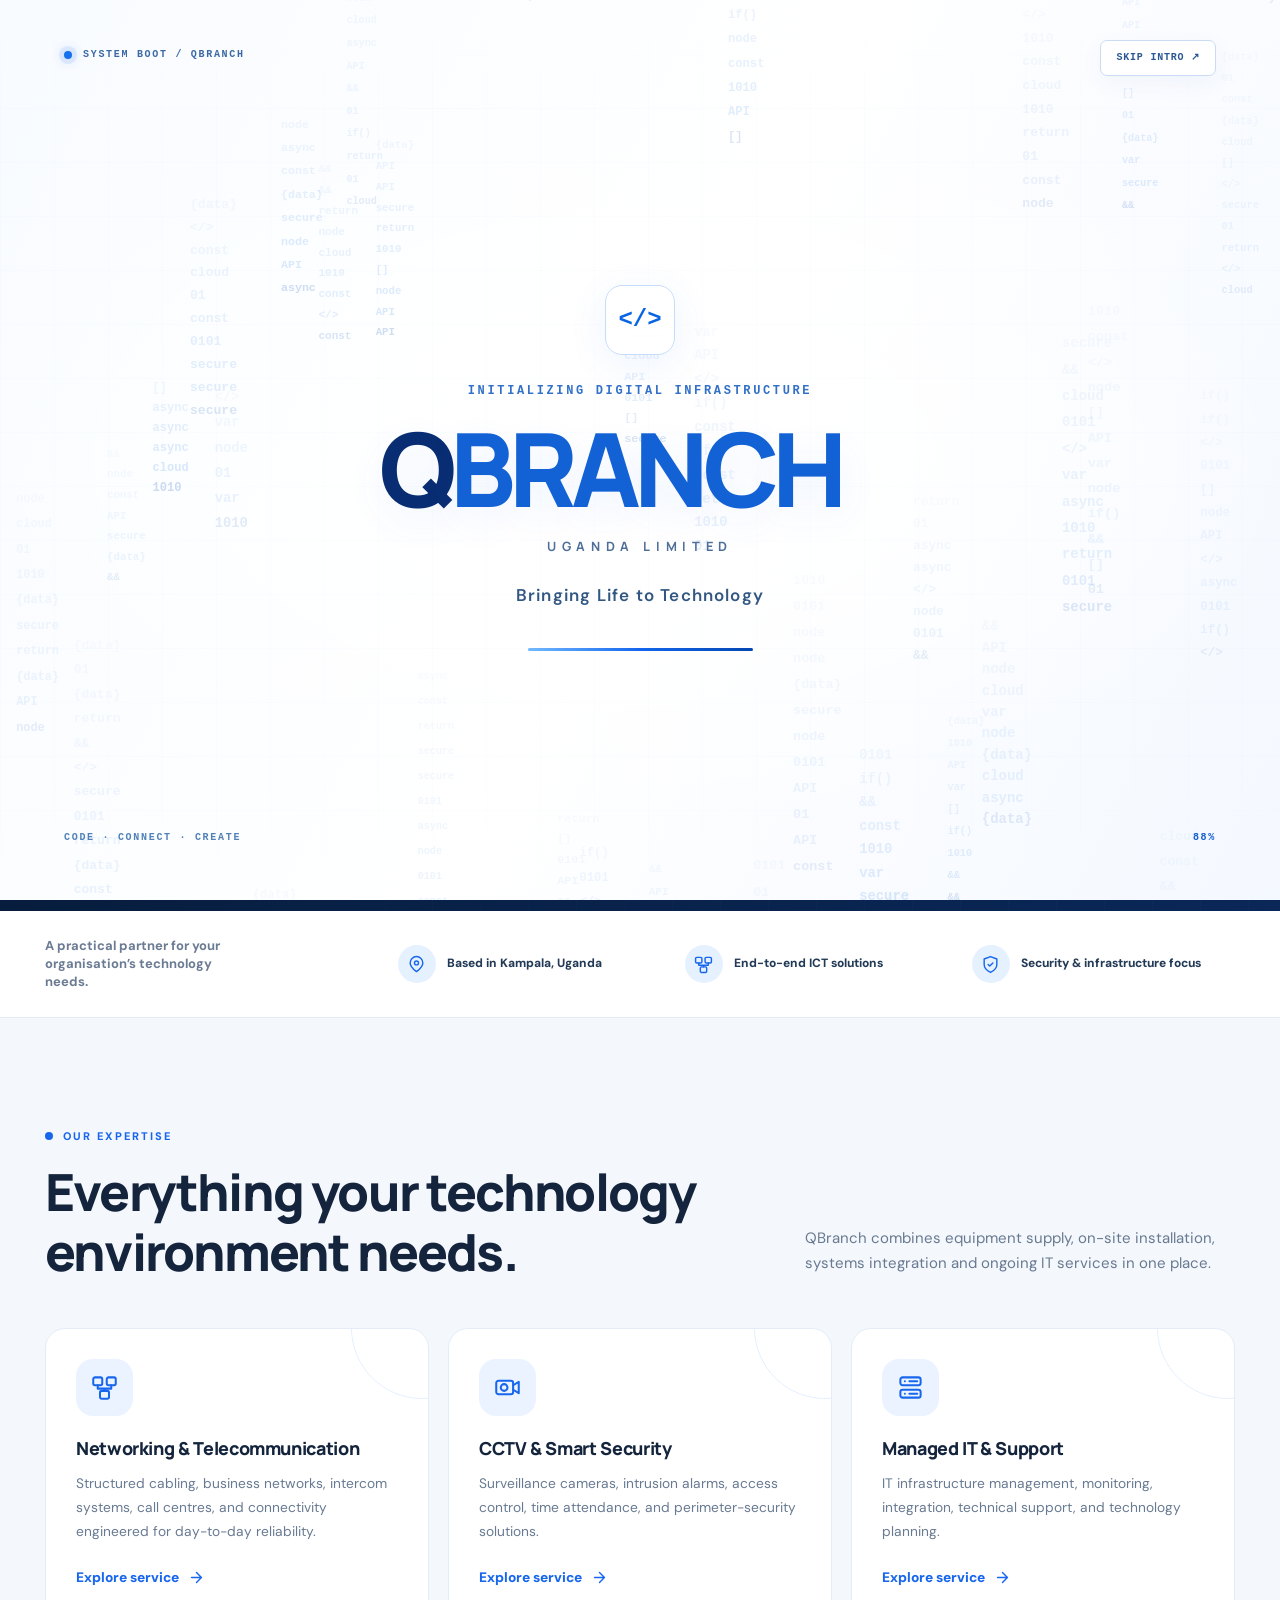
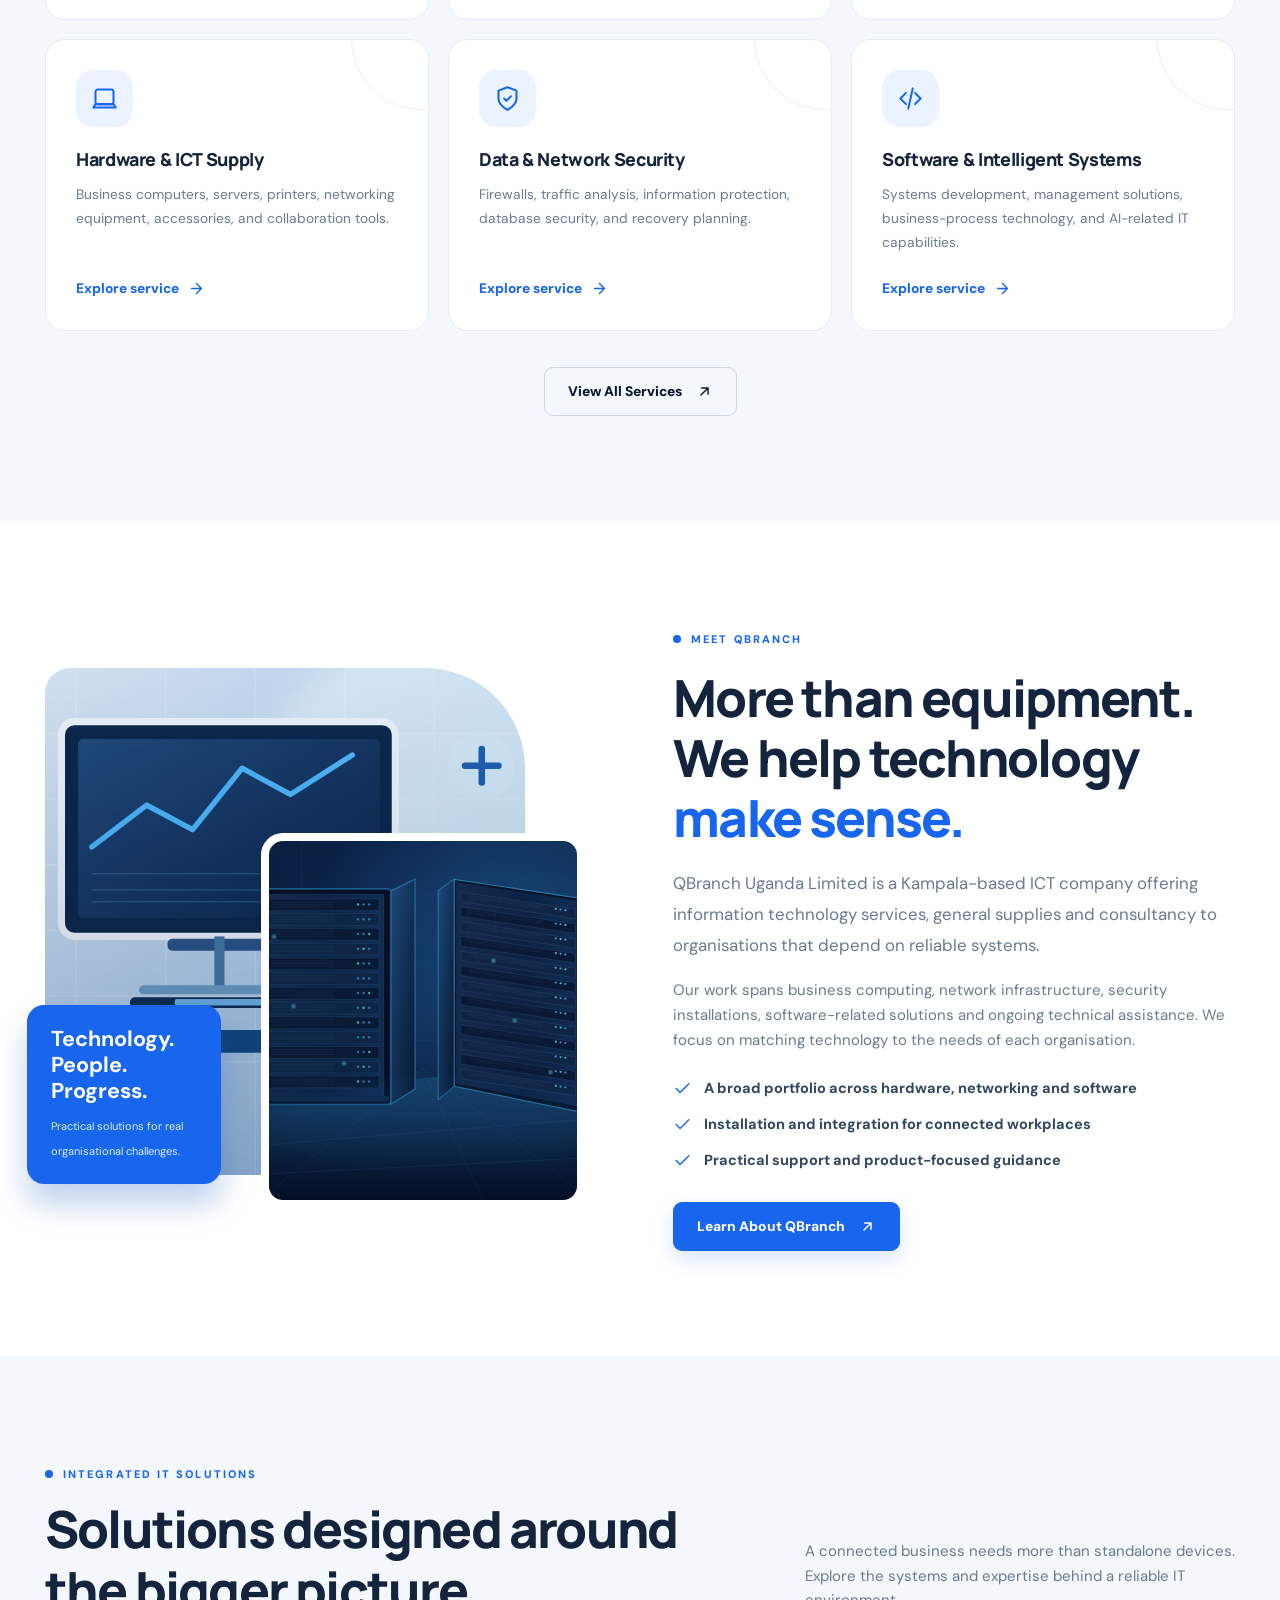
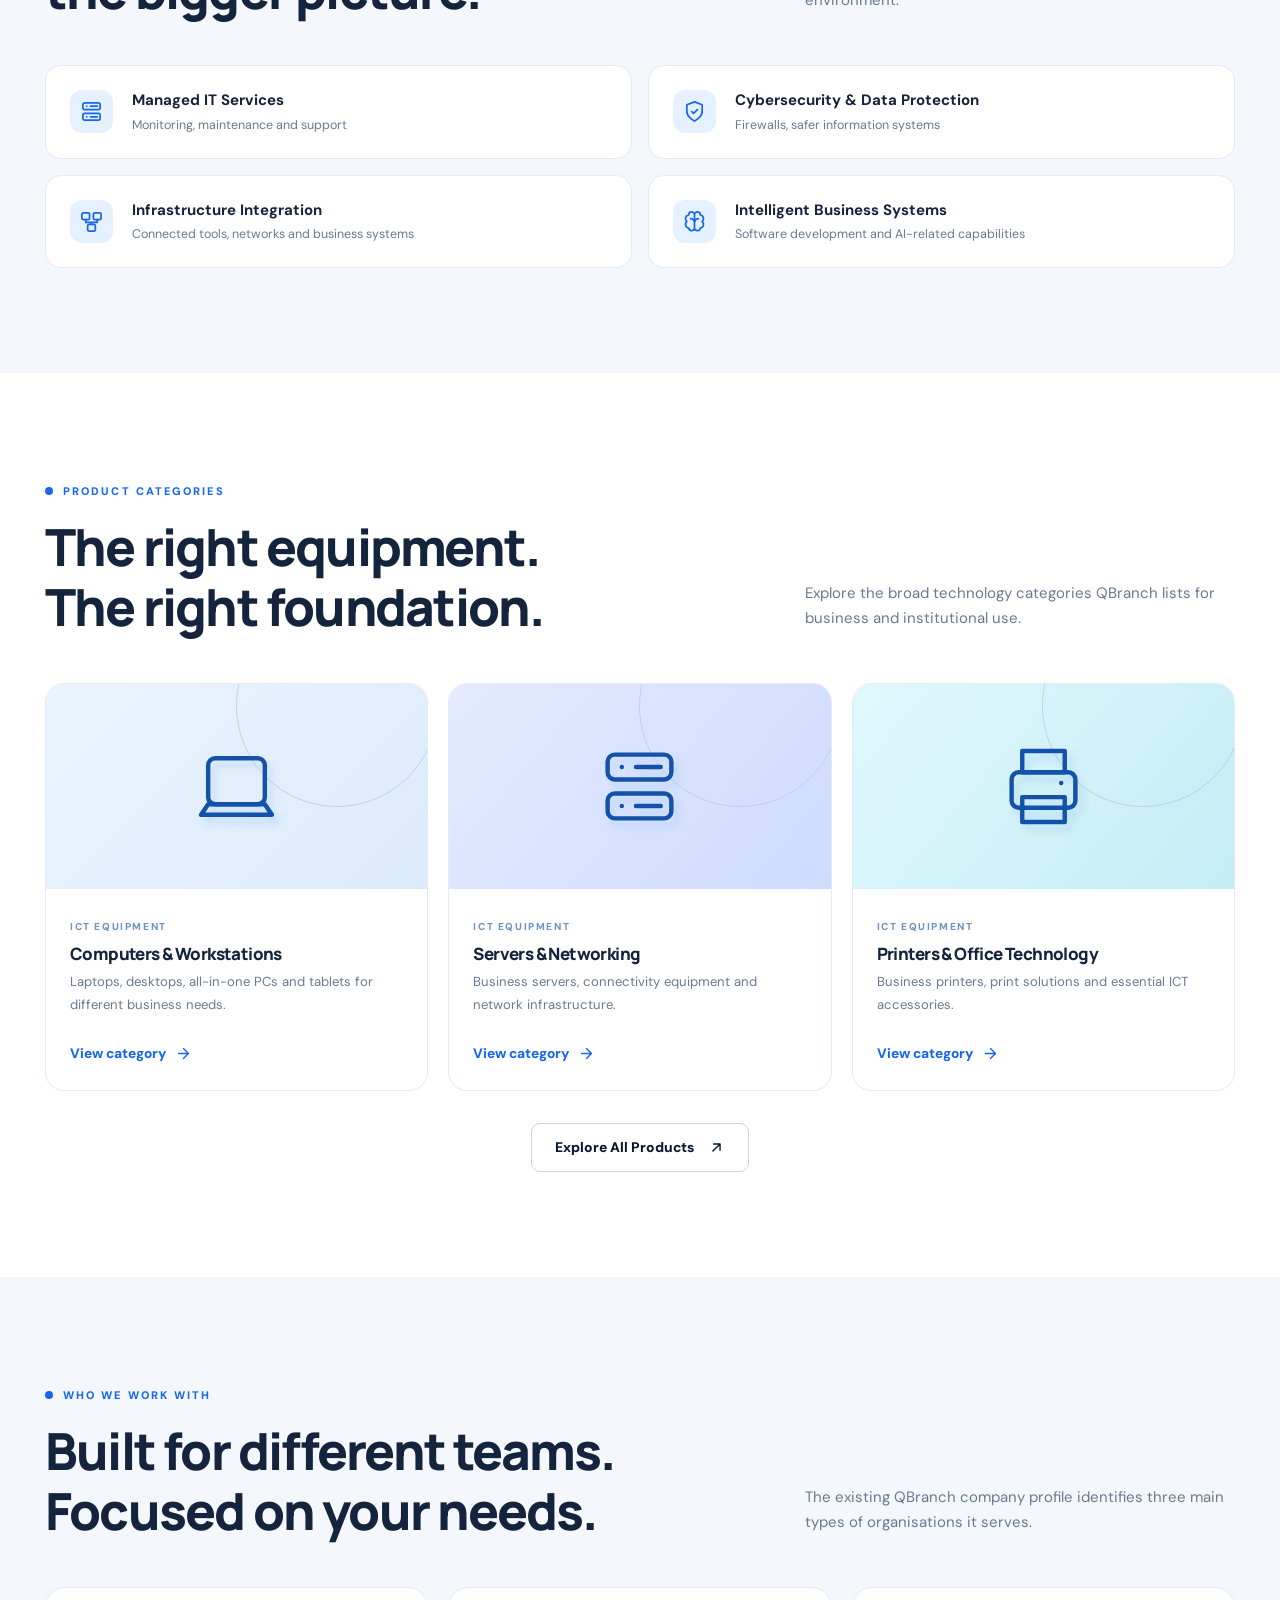
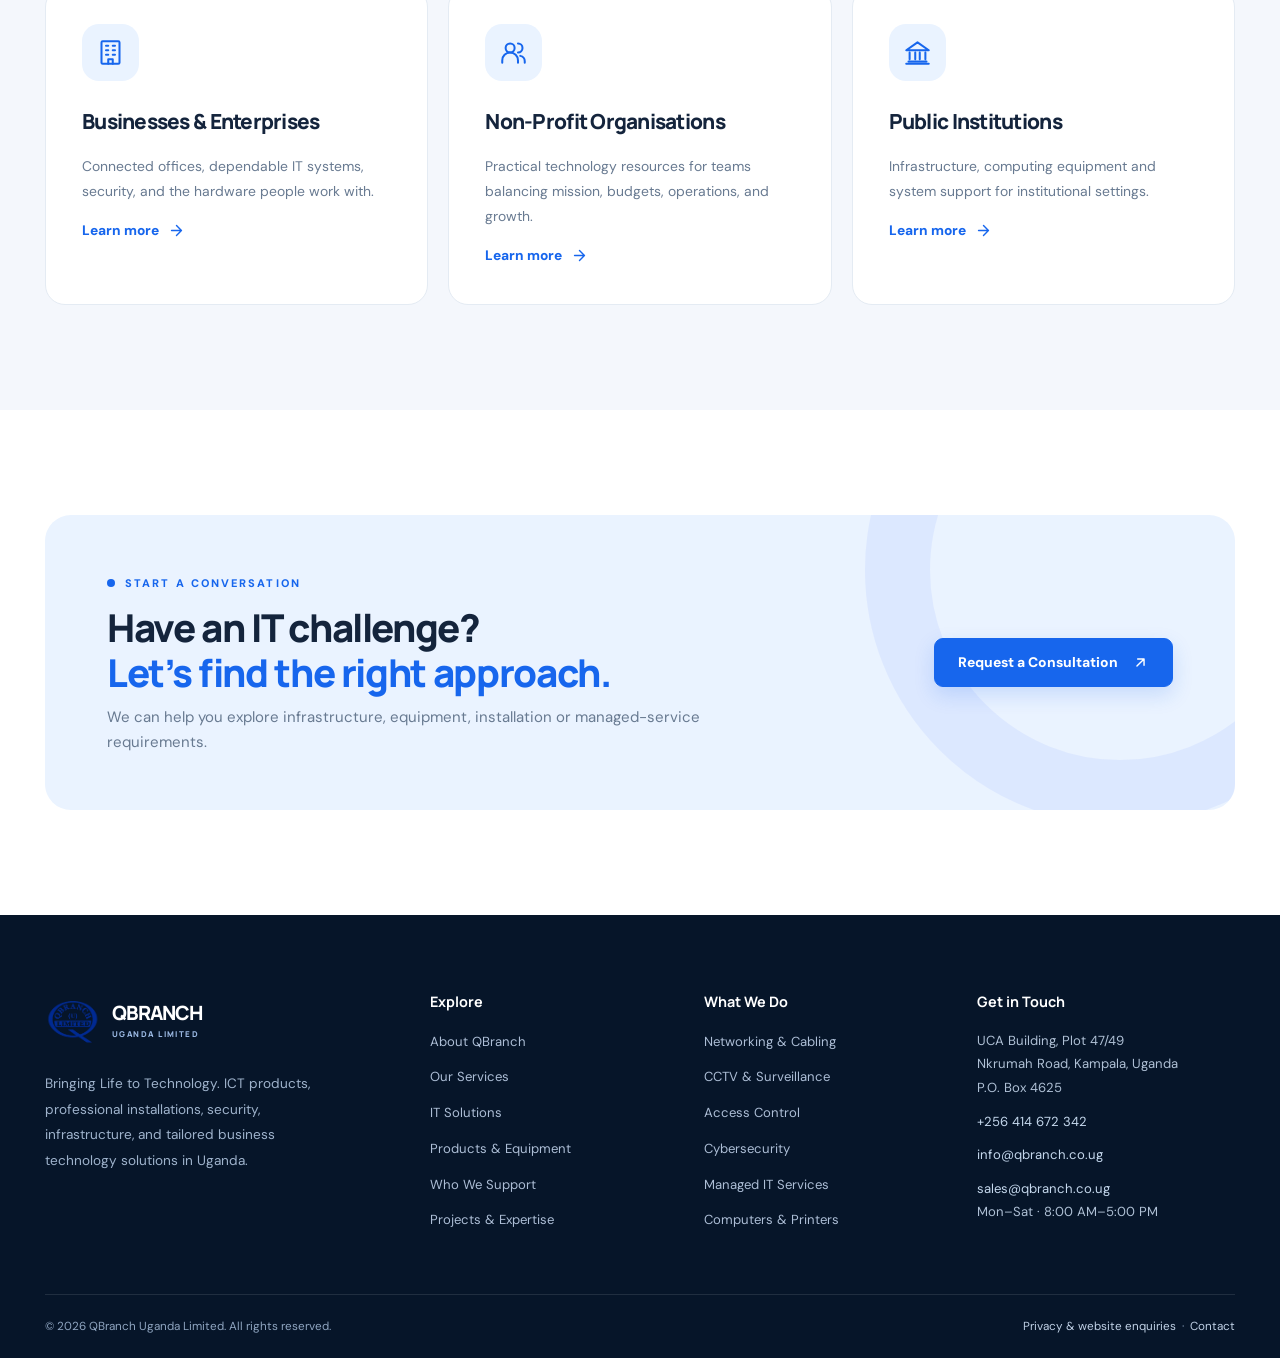
==== commit 87ddad44: "Fix oversized page banner arrows and add viewport-aware blue binary-rain backgrounds" ====
--- a/index.html
+++ b/index.html
@@ -1,4 +1,4 @@
-<!doctype html><html lang="en"><head><meta charset="utf-8"><meta name="viewport" content="width=device-width,initial-scale=1"><meta name="theme-color" content="#07162d"><meta name="description" content="QBranch Uganda Limited provides ICT solutions, networking, surveillance, security installations, IT support and business technology equipment in Kampala, Uganda."><meta name="robots" content="index,follow"><title>ICT Infrastructure, Business Technology &amp; IT Services | QBranch Uganda Limited</title><link rel="canonical" href="https://mdanson27.github.io/qbranch-website/"><link rel="icon" href="Qbranch-logo.png" type="image/png"><link rel="preconnect" href="https://fonts.googleapis.com"><link rel="preconnect" href="https://fonts.gstatic.com" crossorigin><link rel="preconnect" href="https://images.unsplash.com"><link rel="stylesheet" href="assets/site.css"><link rel="stylesheet" href="assets/intro.css"><script>if(!window.matchMedia("(prefers-reduced-motion: reduce)").matches){document.documentElement.classList.add("qb-intro-enabled")}</script><meta property="og:title" content="ICT Infrastructure, Business Technology &amp; IT Services | QBranch Uganda Limited"><meta property="og:description" content="QBranch Uganda Limited provides ICT solutions, networking, surveillance, security installations, IT support and business technology equipment in Kampala, Uganda."><meta property="og:type" content="website"><meta property="og:url" content="https://mdanson27.github.io/qbranch-website/"><meta property="og:image" content="https://mdanson27.github.io/qbranch-website/Qbranch-logo.png"><meta name="twitter:card" content="summary"><script type="application/ld+json">{"@context": "https://schema.org", "@type": "Organization", "name": "QBranch Uganda Limited", "url": "https://mdanson27.github.io/qbranch-website/", "logo": "https://mdanson27.github.io/qbranch-website/Qbranch-logo.png", "email": "info@qbranch.co.ug", "telephone": "+256414672342", "address": {"@type": "PostalAddress", "streetAddress": "Plot 47/49, Uganda Cooperative Alliance Building, Nkrumah Road", "addressLocality": "Kampala", "addressCountry": "UG"}}</script></head><body data-page="index"><a class="skip-link" href="#main-content" style="position:absolute;left:-9999px;top:5px;z-index:200;background:#fff;padding:10px" onfocus="this.style.left='10px'" onblur="this.style.left='-9999px'">Skip to main content</a><div class="qb-intro" id="qb-intro" role="status" aria-label="Welcome to QBranch, loading homepage">
+<!doctype html><html lang="en"><head><meta charset="utf-8"><meta name="viewport" content="width=device-width,initial-scale=1"><meta name="theme-color" content="#07162d"><meta name="description" content="QBranch Uganda Limited provides ICT solutions, networking, surveillance, security installations, IT support and business technology equipment in Kampala, Uganda."><meta name="robots" content="index,follow"><title>ICT Infrastructure, Business Technology &amp; IT Services | QBranch Uganda Limited</title><link rel="canonical" href="https://mdanson27.github.io/qbranch-website/"><link rel="icon" href="Qbranch-logo.png" type="image/png"><link rel="preconnect" href="https://fonts.googleapis.com"><link rel="preconnect" href="https://fonts.gstatic.com" crossorigin><link rel="preconnect" href="https://images.unsplash.com"><link rel="stylesheet" href="assets/site.css?v=20261122-binary1"><link rel="stylesheet" href="assets/intro.css"><script>if(!window.matchMedia("(prefers-reduced-motion: reduce)").matches){document.documentElement.classList.add("qb-intro-enabled")}</script><meta property="og:title" content="ICT Infrastructure, Business Technology &amp; IT Services | QBranch Uganda Limited"><meta property="og:description" content="QBranch Uganda Limited provides ICT solutions, networking, surveillance, security installations, IT support and business technology equipment in Kampala, Uganda."><meta property="og:type" content="website"><meta property="og:url" content="https://mdanson27.github.io/qbranch-website/"><meta property="og:image" content="https://mdanson27.github.io/qbranch-website/Qbranch-logo.png"><meta name="twitter:card" content="summary"><script type="application/ld+json">{"@context": "https://schema.org", "@type": "Organization", "name": "QBranch Uganda Limited", "url": "https://mdanson27.github.io/qbranch-website/", "logo": "https://mdanson27.github.io/qbranch-website/Qbranch-logo.png", "email": "info@qbranch.co.ug", "telephone": "+256414672342", "address": {"@type": "PostalAddress", "streetAddress": "Plot 47/49, Uganda Cooperative Alliance Building, Nkrumah Road", "addressLocality": "Kampala", "addressCountry": "UG"}}</script></head><body data-page="index"><a class="skip-link" href="#main-content" style="position:absolute;left:-9999px;top:5px;z-index:200;background:#fff;padding:10px" onfocus="this.style.left='10px'" onblur="this.style.left='-9999px'">Skip to main content</a><div class="qb-intro" id="qb-intro" role="status" aria-label="Welcome to QBranch, loading homepage">
   <canvas class="qb-intro-canvas" id="qb-intro-canvas" aria-hidden="true"></canvas>
   <div class="qb-intro-top"><span class="qb-intro-light" aria-hidden="true"></span> SYSTEM BOOT / QBRANCH</div>
   <button class="qb-intro-skip" id="qb-intro-skip" type="button">Skip intro ↗</button>
@@ -33,4 +33,4 @@
 <div><h4>What We Do</h4><ul><li><a href="services.html#networks">Networking & Cabling</a></li><li><a href="services.html#surveillance">CCTV & Surveillance</a></li><li><a href="services.html#access">Access Control</a></li><li><a href="solutions.html#security">Cybersecurity</a></li><li><a href="solutions.html#managed">Managed IT Services</a></li><li><a href="products.html">Computers & Printers</a></li></ul></div>
 <div><h4>Get in Touch</h4><div class="footer-address">UCA Building, Plot 47/49<br>Nkrumah Road, Kampala, Uganda<br>P.O. Box 4625<br><a href="tel:+256414672342">+256 414 672 342</a><br><a href="mailto:info@qbranch.co.ug">info@qbranch.co.ug</a><br><a href="mailto:sales@qbranch.co.ug">sales@qbranch.co.ug</a><br>Mon–Sat · 8:00 AM–5:00 PM</div></div></div>
 <div class="footer-bottom"><span>© <span id="year">2026</span> QBranch Uganda Limited. All rights reserved.</span><span><a href="privacy.html">Privacy & website enquiries</a> &nbsp;·&nbsp; <a href="contact.html">Contact</a></span></div></div></footer>
-<button class="backtop" aria-label="Back to top" type="button"><svg aria-hidden="true" class="" xmlns="http://www.w3.org/2000/svg" viewBox="0 0 24 24" fill="none" stroke="currentColor" stroke-width="1.8" stroke-linecap="round" stroke-linejoin="round"><path d="m6 14 6-6 6 6"/></svg></button><div class="toast" id="toast" role="status" aria-live="polite"></div><script src="assets/site.js" defer></script><script>document.getElementById('year').textContent=new Date().getFullYear()</script><script src="assets/intro.js" defer></script></body></html>+<button class="backtop" aria-label="Back to top" type="button"><svg aria-hidden="true" class="" xmlns="http://www.w3.org/2000/svg" viewBox="0 0 24 24" fill="none" stroke="currentColor" stroke-width="1.8" stroke-linecap="round" stroke-linejoin="round"><path d="m6 14 6-6 6 6"/></svg></button><div class="toast" id="toast" role="status" aria-live="polite"></div><script src="assets/site.js?v=20261122-binary1" defer></script><script>document.getElementById('year').textContent=new Date().getFullYear()</script><script src="assets/intro.js" defer></script></body></html>
--- a/assets/site.css
+++ b/assets/site.css
@@ -1,4 +1,22 @@
 @import url('https://fonts.googleapis.com/css2?family=DM+Sans:wght@400;500;600;700&family=Manrope:wght@400;500;600;700;800&display=swap');
 :root{--navy:#07162d;--navy2:#0b2350;--blue:#1766ed;--cyan:#26b7e7;--ink:#14243c;--muted:#687a91;--line:#e4ebf3;--light:#f4f7fc;--white:#fff;--radius:20px;--radiuslg:28px;--shadow:0 24px 70px rgba(13,37,78,.09);--container:1190px}
 *{box-sizing:border-box}html{scroll-behavior:smooth;scroll-padding-top:110px}body{margin:0;color:var(--ink);background:#fff;font-family:'DM Sans',sans-serif;font-size:15px;line-height:1.65;overflow-x:hidden}body.menu-open{overflow:hidden}a{color:inherit;text-decoration:none}a:hover{color:var(--blue)}button,input,select,textarea{font:inherit}button{cursor:pointer}button:focus-visible,a:focus-visible,input:focus-visible,textarea:focus-visible,select:focus-visible{outline:3px solid #72b6ff;outline-offset:3px}img{max-width:100%;height:auto;display:block}::selection{background:#cce7ff;color:#062c74}h1,h2,h3,h4,h5,p{margin-top:0}h1,h2,h3,h4{font-family:Manrope,'DM Sans',sans-serif;line-height:1.18;letter-spacing:-.035em}h1{font-size:clamp(3.1rem,6vw,5.9rem);font-weight:800}h2{font-size:clamp(2.15rem,4vw,3.55rem);font-weight:800}h3{font-size:1.3rem;font-weight:800}p{color:var(--muted)}.container{width:min(calc(100% - 48px),var(--container));margin:0 auto}.kicker{display:inline-flex;gap:10px;align-items:center;color:var(--blue);font-size:11px;font-weight:800;text-transform:uppercase;letter-spacing:.19em}.kicker:before{content:'';height:8px;width:8px;background:var(--blue);border-radius:50%}.kicker.light{color:#80c5ff}.kicker.light:before{background:#60c6fb}.eyebrow{font-size:.83rem;text-transform:uppercase;letter-spacing:.14em;font-weight:800;color:var(--blue)}.display-title{margin:16px 0 20px;max-width:720px}.section{padding:105px 0}.section-tight{padding:72px 0}.section-head{display:flex;justify-content:space-between;align-items:end;gap:36px;margin-bottom:46px}.section-head h2{max-width:700px;margin:13px 0 0}.section-head p{max-width:430px;margin-bottom:6px}.section-intro{max-width:675px;font-size:1.055rem;line-height:1.85}.t-center{text-align:center}.t-center .section-intro,.t-center .display-title{margin-left:auto;margin-right:auto}.t-center .kicker{justify-content:center}.soft-bg{background:var(--light)}.ink-bg{background:var(--navy);color:#fff}.ink-bg p{color:#aec0db}.blue-text{color:#63baff}.muted{color:var(--muted)}.btn{display:inline-flex;align-items:center;justify-content:center;gap:14px;padding:15px 23px;border-radius:9px;background:var(--blue);border:1px solid var(--blue);color:#fff;font-weight:800;font-size:.87rem;line-height:1.2;white-space:nowrap;box-shadow:0 8px 20px rgba(23,102,237,.17);transition:transform .25s,box-shadow .25s,background .25s}.btn:hover{color:#fff;background:#1054c9;transform:translateY(-2px);box-shadow:0 14px 28px rgba(23,102,237,.22)}.btn.white{background:#fff;color:#0f4ea5;border-color:#fff;box-shadow:none}.btn.white:hover{background:#e5f2ff}.btn.outline{background:transparent;color:var(--navy);border-color:#ccd7e6;box-shadow:none}.btn.outline:hover{border-color:var(--blue);color:var(--blue)}.btn.ghost{color:#fff;background:rgba(255,255,255,.08);border-color:rgba(255,255,255,.28);box-shadow:none}.btn.ghost:hover{background:rgba(255,255,255,.16)}.btn.small{padding:11px 16px;font-size:.8rem}.btn svg,.arrow-link svg{height:17px;width:17px;stroke-width:2}.arrow-link{display:inline-flex;align-items:center;gap:9px;color:var(--blue);font-size:.86rem;font-weight:800}.arrow-link:hover{gap:15px}.arrow-link,.arrow-link svg{transition:all .22s}.topbar{background:#06142a;color:#cbd7e7;font-size:11.5px}.topbar-inner{display:flex;align-items:center;justify-content:space-between;min-height:37px;gap:12px}.topbar-links{display:flex;align-items:center;gap:25px}.topbar a:hover{color:#fff}.topbar svg{width:13px;height:13px;vertical-align:-2px;margin-right:5px;color:#68b4ff}.site-header{position:sticky;z-index:99;top:0;background:#fff;border-bottom:1px solid rgba(208,221,237,.8);transition:box-shadow .2s}.site-header.scrolled{box-shadow:0 7px 32px rgba(5,25,58,.1)}.nav-inner{display:flex;align-items:center;justify-content:space-between;min-height:86px;gap:32px}.brand{display:flex;gap:11px;align-items:center;min-width:0}.brand-logo{height:56px;width:56px;object-fit:contain;flex-shrink:0}.brand-type{display:block;font-family:Manrope,sans-serif;font-weight:800;font-size:1.23rem;line-height:1.03;letter-spacing:-.05em;color:var(--navy)}.brand-type small{display:block;letter-spacing:.18em;font-size:8px;font-weight:800;margin-top:7px;color:#6584b0}.nav-links{display:flex;align-items:center;gap:25px;margin-left:auto}.nav-links>a{font-size:12.8px;font-weight:800;color:#394963;white-space:nowrap;position:relative}.nav-links>a:after{content:'';display:block;position:absolute;bottom:-10px;left:0;right:100%;height:2px;background:var(--blue);transition:right .2s}.nav-links>a:hover:after,.nav-links>a.active:after{right:0}.nav-links>a:hover,.nav-links>a.active{color:var(--blue)}.nav-cta{display:flex;align-items:center;gap:14px}.search-trigger,.menu-trigger{border:0;background:transparent;color:#1d355a;width:38px;height:38px;display:grid;place-items:center;border-radius:10px}.search-trigger:hover,.menu-trigger:hover{background:#e9f1fc}.search-trigger svg,.menu-trigger svg{width:21px;height:21px}.menu-trigger{display:none}.scroll-track{position:fixed;top:0;height:3px;width:0;background:var(--blue);z-index:110}.hero{position:relative;background:linear-gradient(130deg,#06152b 0%,#082044 48%,#0a2758 100%);color:#fff;overflow:hidden}.hero:before{content:'';position:absolute;inset:0;background-image:linear-gradient(rgba(92,154,234,.035) 1px,transparent 1px),linear-gradient(90deg,rgba(92,154,234,.035) 1px,transparent 1px);background-size:48px 48px;mask-image:linear-gradient(90deg,transparent,#000 55%);pointer-events:none}.hero:after{content:'';position:absolute;width:740px;height:740px;right:-320px;top:-310px;border-radius:50%;background:radial-gradient(circle,#1766ed44,transparent 70%);pointer-events:none}.hero-inner{display:grid;grid-template-columns:1.02fr 1fr;align-items:center;min-height:680px;gap:48px;position:relative;z-index:2}.hero-copy{padding:78px 0}.hero h1{font-size:clamp(3.6rem,5.6vw,5.65rem);line-height:1.085;max-width:690px;margin:22px 0}.hero p{font-size:1.02rem;line-height:1.95;color:#adc1dc;max-width:510px}.hero-actions{display:flex;align-items:center;gap:14px;flex-wrap:wrap;margin-top:34px}.hero-foot{display:flex;align-items:center;gap:18px;margin-top:52px;font-size:.8rem;color:#c4d5ed}.hero-foot .dot{background:#52cba0;height:8px;width:8px;box-shadow:0 0 0 5px #52cba016;border-radius:100%}.hero-visual{position:relative;min-height:525px}.hero-photo{position:absolute;inset:8px 7px 38px 28px;background:linear-gradient(0deg,rgba(6,18,44,.86),rgba(6,18,44,.07)),url('https://images.unsplash.com/photo-1558494949-ef010cbdcc31?auto=format&fit=crop&w=1200&q=85') center/cover,url('hero-server.svg') center/cover,#193559;border-radius:32px 32px 90px 32px;overflow:hidden;border:1px solid #ffffff28;box-shadow:0 35px 65px #0004}.hero-photo:after{content:'';inset:0;position:absolute;background:linear-gradient(90deg,#0b234259,transparent 60%)}.photo-label{position:absolute;bottom:32px;left:33px;z-index:2;color:#fff;font-weight:800;font-size:20px;letter-spacing:-.04em}.photo-label small{display:block;font-size:10px;letter-spacing:.16em;color:#99d1ff;text-transform:uppercase;margin-bottom:6px}.glass-card{position:absolute;z-index:4;background:rgba(244,248,255,.94);backdrop-filter:blur(20px);color:var(--navy);border:1px solid #fff;border-radius:18px;box-shadow:0 22px 60px rgba(0,0,0,.2)}.visual-top{top:-6px;right:-14px;padding:17px 21px;display:flex;gap:13px;align-items:center}.mini-icon{width:43px;height:43px;display:grid;place-items:center;border-radius:12px;background:#e6f1ff;color:var(--blue);flex-shrink:0}.mini-icon svg{width:23px;height:23px}.visual-top b{display:block;font-size:13px}.visual-top span{display:block;font-size:11px;color:#627897}.visual-bottom{bottom:2px;left:-8px;padding:20px 24px;width:268px}.visual-bottom .smallcap{font-size:10px;letter-spacing:.13em;text-transform:uppercase;color:#6580a4;font-weight:800}.visual-bottom strong{font-size:31px;letter-spacing:-.07em;line-height:1.2;display:block;margin:4px 0}.visual-bottom p{font-size:11px;line-height:1.5;color:#667995;margin:0}.orb{position:absolute;height:96px;width:96px;border:1px solid #6cbaff65;border-radius:50%;right:-27px;bottom:10px;z-index:3;display:grid;place-items:center;background:#0a397aab;backdrop-filter:blur(8px)}.orb svg{height:43px;width:43px;color:#a5dfff}.trust-band{background:#fff;border-bottom:1px solid var(--line)}.trust-inner{display:grid;grid-template-columns:1.25fr repeat(3,1fr);align-items:center;min-height:106px;gap:24px}.trust-lead{font-size:13px;line-height:1.4;color:#6b7b93;max-width:180px;font-weight:700}.trust-item{display:flex;align-items:center;gap:11px;color:#233a56;font-size:12px;font-weight:800}.trust-item .mini-icon{width:38px;height:38px;border-radius:50%}.trust-item .mini-icon svg{width:19px;height:19px}.service-grid{display:grid;grid-template-columns:repeat(3,1fr);gap:19px}.service-card{padding:30px;border:1px solid #e4edf7;border-radius:20px;background:#fff;position:relative;overflow:hidden;transition:transform .24s,border .24s,box-shadow .24s;min-height:292px;display:flex;flex-direction:column}.service-card:after{content:'';position:absolute;width:140px;height:140px;border:1px solid #e5efff;border-radius:50%;right:-65px;top:-72px;pointer-events:none}.service-card:hover{transform:translateY(-6px);border-color:#b5d6fa;box-shadow:var(--shadow)}.service-icon{height:57px;width:57px;display:grid;place-items:center;border-radius:17px;background:#eaf3ff;color:var(--blue);margin-bottom:22px}.service-icon svg{height:27px;width:27px}.service-card h3{font-size:1.12rem;margin:0 0 12px;letter-spacing:-.02em}.service-card p{font-size:.86rem;line-height:1.75;flex-grow:1;margin-bottom:20px}.feature-split{display:grid;grid-template-columns:1fr 1.04fr;align-items:center;gap:88px}.feature-visual{position:relative;min-height:540px}.feature-photo{position:absolute;inset:0 60px 33px 0;border-radius:25px 100px 25px 25px;background:linear-gradient(0deg,rgba(0,16,45,.2),rgba(0,16,45,.04)),url('https://images.unsplash.com/photo-1573164713714-d95e436ab8d6?auto=format&fit=crop&w=900&q=82') center/cover,url('office-team.svg') center/cover,#dde7f3}.feature-photo.secondary-photo{inset:165px 0 0 40%;border:8px solid #fff;border-radius:22px;background:linear-gradient(0deg,rgba(0,16,45,.17),rgba(0,16,45,.04)),url('https://images.unsplash.com/photo-1558494949-ef010cbdcc31?auto=format&fit=crop&w=650&q=82') center/cover,url('hero-server.svg') center/cover,#dde7f3}.feature-number{position:absolute;left:-18px;bottom:24px;width:194px;padding:22px 24px;border-radius:17px;background:var(--blue);color:#fff;z-index:2;box-shadow:0 20px 30px #0b56be42}.feature-number strong{font-size:1.35rem;line-height:1.2;display:block;margin-bottom:8px}.feature-number small{font-size:11px;line-height:1.5;color:#dceeff}.checks{padding:0;margin:24px 0 29px;list-style:none;display:grid;gap:12px}.checks li{display:flex;gap:12px;align-items:start;font-size:.91rem;font-weight:700;color:#314761}.checks svg{height:19px;width:19px;flex-shrink:0;color:var(--blue);margin-top:2px}.metric-row{display:grid;grid-template-columns:repeat(3,1fr);gap:13px;margin-top:28px}.metric{padding:20px;background:#f4f8ff;border-radius:12px}.metric strong{display:block;font-family:Manrope,sans-serif;font-size:19px;color:var(--navy);line-height:1.3}.metric span{font-size:11px;color:var(--muted)}.light-cta{position:relative;overflow:hidden;background:#eaf3ff;border-radius:26px;padding:55px 62px;display:flex;align-items:center;justify-content:space-between;gap:30px}.light-cta h2{font-size:clamp(1.8rem,3vw,2.7rem);max-width:650px;margin:10px 0}.light-cta:after{content:'';position:absolute;right:-140px;top:-200px;width:380px;height:380px;border:65px solid #cfdeff;border-radius:50%;opacity:.5;pointer-events:none}.light-cta .btn{position:relative;z-index:2}.solution-list{display:grid;grid-template-columns:repeat(2,1fr);gap:16px}.solution-row{padding:22px 24px;display:flex;align-items:center;gap:19px;border:1px solid var(--line);border-radius:16px;background:#fff;transition:.25s}.solution-row:hover{border-color:#7aafff;transform:translateX(4px);box-shadow:0 15px 30px #0c3b8d0c}.solution-row .mini-icon{border-radius:12px}.solution-row b{font-size:.94rem}.solution-row p{font-size:.78rem;margin:2px 0 0}.solution-row .arrow{margin-left:auto;color:var(--blue)}.product-grid{display:grid;grid-template-columns:repeat(3,1fr);gap:20px}.product-card{border:1px solid var(--line);border-radius:19px;background:#fff;overflow:hidden;transition:.25s}.product-card:hover{transform:translateY(-5px);box-shadow:var(--shadow)}.product-art{height:205px;background:linear-gradient(135deg,#ebf4ff,#dbeafa);position:relative;display:grid;place-items:center;overflow:hidden}.product-art:after{content:'';width:200px;height:200px;border:1px solid #b9d0ed;border-radius:50%;position:absolute;transform:translate(100px,-80px)}.product-art svg{position:relative;z-index:1;width:85px;height:85px;stroke:#1352a8;stroke-width:1.25;filter:drop-shadow(5px 7px 3px #a8cef680)}.product-art.indigo{background:linear-gradient(130deg,#e4eaff,#cedbff)}.product-art.aqua{background:linear-gradient(130deg,#dff8fc,#c5ecf5)}.product-art.dark{background:linear-gradient(130deg,#dce5f8,#b9d3ee)}.product-body{padding:24px}.product-body small{font-size:10px;letter-spacing:.16em;font-weight:800;color:#6d92c2;text-transform:uppercase}.product-body h3{font-size:1.06rem;margin:7px 0}.product-body p{font-size:.82rem;line-height:1.7;min-height:55px;margin-bottom:15px}.project-grid{display:grid;grid-template-columns:repeat(3,1fr);gap:20px}.project-card{border:1px solid var(--line);border-radius:20px;overflow:hidden;background:#fff;transition:.24s}.project-card:hover{transform:translateY(-4px);box-shadow:var(--shadow)}.project-art{height:213px;display:grid;place-items:center;position:relative;overflow:hidden;background:radial-gradient(circle at 70% 30%,#318bff70,transparent 45%),linear-gradient(140deg,#0b1c3e,#123975)}.project-art::after{content:'';height:240px;width:240px;border:1px solid #a2cdff40;border-radius:50%;position:absolute;right:-70px;bottom:-85px;box-shadow:0 0 0 30px #ffffff06,0 0 0 65px #ffffff06}.project-art svg{height:75px;width:75px;color:#a7d4ff;stroke-width:1.2;position:relative;z-index:1}.project-card:nth-child(3n+2) .project-art{background:radial-gradient(circle at 60% 25%,#2cd9f65c,transparent 48%),linear-gradient(140deg,#06253b,#095077)}.project-card:nth-child(3n) .project-art{background:radial-gradient(circle at 60% 25%,#9d86ff57,transparent 48%),linear-gradient(140deg,#091c3a,#26396d)}.project-body{padding:24px}.project-body small{letter-spacing:.14em;color:#618ab8;font-weight:800;font-size:10px}.project-body h3{font-size:1.13rem;margin:8px 0}.project-body p{font-size:.82rem;margin:0;line-height:1.75}.step-grid{display:grid;grid-template-columns:repeat(4,1fr);gap:22px}.step-card{position:relative;padding:30px;border:1px solid var(--line);border-radius:18px}.step-card .num{font-family:Manrope,sans-serif;font-weight:800;color:#c8daf2;font-size:36px;display:block;line-height:1;margin-bottom:19px}.step-card h3{font-size:1rem}.step-card p{font-size:.82rem;margin:0}.cta-dark{background:linear-gradient(125deg,#08234b,#0b1730 70%);border-radius:28px;color:#fff;display:flex;align-items:center;justify-content:space-between;gap:35px;padding:55px 64px;position:relative;overflow:hidden}.cta-dark:after{content:'';height:360px;width:360px;border:1px solid #5f9cff48;border-radius:50%;position:absolute;right:0;top:-140px;box-shadow:0 0 0 75px #ffffff05;pointer-events:none}.cta-dark h2{font-size:clamp(2rem,3vw,3rem);margin:10px 0;max-width:670px}.cta-dark p{max-width:560px}.cta-dark .btn{z-index:2;position:relative}.page-hero{position:relative;overflow:hidden;padding:104px 0 112px;background:linear-gradient(132deg,#06172f,#0c3067);color:#fff}.page-hero:before{content:'';position:absolute;inset:0;background:radial-gradient(circle at 83% 70%,#1d72d344,transparent 37%),linear-gradient(90deg,transparent 49%,#ffffff05 50%);background-size:auto,48px 48px;pointer-events:none}.page-hero .container{position:relative}.page-hero h1{font-size:clamp(3.15rem,5vw,5.3rem);max-width:760px;margin:16px 0 20px}.page-hero p{max-width:630px;color:#b9cbe0;font-size:1.05rem;line-height:1.85}.breadcrumb{display:flex;align-items:center;gap:9px;font-size:12px;color:#9bb7d6;margin-top:36px;font-weight:700}.breadcrumb a{color:#b8d8ff}.detail-grid{display:grid;grid-template-columns:repeat(2,1fr);gap:20px}.detail-card{padding:34px;border:1px solid var(--line);border-radius:20px;background:#fff}.detail-card h3{margin:20px 0 11px}.detail-card p{font-size:.88rem;line-height:1.84}.detail-card .number-tag{font-size:10px;font-weight:800;letter-spacing:.15em;color:#7896b9}.pill{display:inline-flex;align-items:center;border:1px solid #d9e7fa;border-radius:100px;padding:7px 12px;color:#2e66ab;font-size:.71rem;font-weight:800;line-height:1.2;background:#f6faff}.taglist{display:flex;flex-wrap:wrap;gap:8px}.capability-band{display:grid;grid-template-columns:repeat(4,1fr);gap:12px;margin-top:40px}.capability-band .cap{padding:23px 18px;border:1px solid var(--line);border-radius:16px;text-align:center;background:#fff}.cap svg{height:27px;width:27px;color:var(--blue);display:block;margin:0 auto 12px}.cap strong{font-size:.78rem;display:block}.industries-grid{display:grid;grid-template-columns:repeat(3,1fr);gap:20px}.industry-card{padding:36px;border-radius:20px;border:1px solid var(--line);background:#fff;min-height:300px}.industry-card .service-icon{margin-bottom:28px}.industry-card p{font-size:.87rem;line-height:1.8}.industry-card ul{margin:16px 0 0;padding-left:18px;color:#5e718a;font-size:.82rem}.industry-card li+li{margin-top:7px}.filters{display:flex;align-items:center;gap:10px;flex-wrap:wrap;margin-bottom:28px}.filter{background:#fff;color:#466482;border:1px solid #dae5f1;border-radius:100px;padding:10px 17px;font-weight:800;font-size:12px}.filter.active,.filter:hover{background:var(--blue);color:#fff;border-color:var(--blue)}.product-card[hidden]{display:none!important}.contact-grid{display:grid;grid-template-columns:.8fr 1.2fr;gap:55px;align-items:start}.contact-list{display:grid;gap:20px;margin:28px 0 38px}.contact-item{display:flex;gap:15px;align-items:start}.contact-item .mini-icon{flex-shrink:0}.contact-item strong{font-size:.94rem;display:block;margin-bottom:3px}.contact-item span,.contact-item a{font-size:.87rem;line-height:1.8;color:#5e7188}.contact-item a:hover{color:var(--blue)}.form-card{background:#fff;border:1px solid var(--line);border-radius:24px;padding:40px;box-shadow:var(--shadow)}.form-card h2{font-size:1.8rem}.form-grid{display:grid;grid-template-columns:1fr 1fr;gap:17px}.field{display:flex;flex-direction:column;gap:7px}.field.full{grid-column:1/-1}.field label{font-size:12px;font-weight:800;color:#314860}.field input,.field select,.field textarea{width:100%;background:#f7faff;border:1px solid #dbe6f1;border-radius:10px;padding:13px 14px;color:#1e3450;min-height:49px;outline:none;transition:.18s}.field textarea{resize:vertical;min-height:145px}.field input:focus,.field select:focus,.field textarea:focus{background:#fff;border-color:var(--blue);box-shadow:0 0 0 3px #1766ed14}.form-note{font-size:.77rem;color:#778ca5;line-height:1.65;margin:12px 0 0}.privacy-check{display:flex;align-items:start;gap:10px;font-size:.8rem;color:#536981;margin-top:18px}.privacy-check input{margin-top:4px}.map-panel{display:flex;gap:28px;justify-content:space-between;align-items:center;background:linear-gradient(140deg,#e8f2ff,#f6faff);padding:30px;border-radius:18px;border:1px solid #d7e5f5;margin-top:40px}.map-panel h3{margin:0 0 9px}.map-panel p{font-size:.85rem;margin:0}.faqs{max-width:850px;margin:0 auto}.faq{border-bottom:1px solid var(--line)}.faq summary{display:flex;align-items:center;justify-content:space-between;gap:15px;list-style:none;padding:20px 0;font-size:.96rem;font-weight:800;cursor:pointer}.faq summary::-webkit-details-marker{display:none}.faq summary:after{content:'+';display:grid;place-items:center;height:27px;width:27px;font-size:22px;color:var(--blue);font-weight:500;flex-shrink:0}.faq[open] summary:after{content:'−'}.faq p{padding:0 0 20px;font-size:.88rem;max-width:760px}.note-banner{background:#eff7ff;color:#35547a;border:1px solid #d3e7fd;border-left:4px solid var(--blue);padding:19px 22px;border-radius:11px;font-size:.86rem;line-height:1.65}.note-banner strong{color:#173e73}.policy-text{max-width:870px;margin:0 auto}.policy-text h2{font-size:1.65rem;margin-top:38px}.policy-text p{line-height:1.9}.footer{background:#061529;color:#d2dded;padding:78px 0 0}.footer .brand-type{color:#fff}.footer .brand-type small{color:#9bb9e3}.footer-grid{display:grid;grid-template-columns:1.5fr 1fr 1fr 1.15fr;gap:49px;padding-bottom:62px}.footer p{font-size:.85rem;line-height:1.9;color:#9fb3cc}.footer h4{font-size:.9rem;color:#fff;letter-spacing:0;margin:0 0 19px}.footer ul{list-style:none;padding:0;margin:0;display:grid;gap:11px}.footer li a{color:#adbed6;font-size:.82rem}.footer li a:hover{color:#fff}.footer-address{font-size:.82rem;color:#afc0d5;line-height:1.8}.footer-address a{color:#c5d8ed;display:inline-block;margin-top:10px}.footer-bottom{border-top:1px solid #ffffff1b;padding:22px 0;display:flex;justify-content:space-between;gap:14px;color:#8fa5c0;font-size:.73rem}.footer-bottom a{color:#c0d1e6}.backtop{position:fixed;bottom:28px;right:27px;display:grid;place-items:center;background:#1766ed;color:#fff;border:none;border-radius:100%;height:45px;width:45px;box-shadow:0 14px 25px #0b58d142;transform:translateY(80px);opacity:0;transition:.25s;z-index:50}.backtop.visible{transform:translateY(0);opacity:1}.backtop:hover{background:#074fc9}.backtop svg{width:20px;height:20px}.search-overlay{position:fixed;inset:0;z-index:150;background:#061428df;backdrop-filter:blur(14px);padding:9vh 22px 30px;display:none}.search-overlay.open{display:block}.search-box{max-width:770px;margin:auto;background:#fff;border-radius:22px;padding:30px;box-shadow:0 40px 100px #0006}.search-header{display:flex;justify-content:space-between;align-items:center;margin-bottom:24px}.search-header h2{font-size:1.3rem;margin:0}.search-header button{border:0;background:#f0f4fa;border-radius:50%;width:38px;height:38px;display:grid;place-items:center}.search-input{height:62px;width:100%;border:1px solid #cfdeed;border-radius:12px;padding:0 20px;font-size:17px;outline:none}.search-results{margin-top:17px;max-height:50vh;overflow:auto;display:grid;gap:5px}.search-results a{display:block;padding:13px 15px;border-radius:10px;border:1px solid transparent}.search-results a:hover{background:#f5f9ff;border-color:#dceafb}.search-results strong{display:block;font-size:.9rem;color:#193657}.search-results span{display:block;color:#8196ad;font-size:.73rem}.search-results p{padding:12px;color:#687e96}.mobile-drawer{display:none}.toast{position:fixed;bottom:28px;left:50%;transform:translate(-50%,80px);background:#09234a;color:#fff;padding:12px 20px;border-radius:9px;box-shadow:0 15px 35px #0003;opacity:0;z-index:200;transition:.22s;font-size:.85rem}.toast.show{transform:translate(-50%,0);opacity:1}.reveal{opacity:0;transform:translateY(19px);transition:opacity .6s,transform .6s}.reveal.is-visible{opacity:1;transform:translateY(0)}
-@media(max-width:1160px){.nav-links{gap:14px}.nav-links>a{font-size:11.7px}.nav-inner{gap:16px}.brand-logo{height:48px;width:48px}.brand-type{font-size:1.05rem}.nav-cta .btn{padding:12px 14px}.hero-inner{gap:20px}.feature-split{gap:45px}}@media(max-width:990px){.nav-links,.nav-cta>.btn,.search-trigger{display:none}.menu-trigger{display:grid}.nav-inner{min-height:74px}.hero-inner{grid-template-columns:1fr;min-height:auto;padding:20px 0 68px}.hero-copy{padding:72px 0 20px}.hero-visual{max-width:680px;width:100%;margin:auto;min-height:470px}.trust-inner{grid-template-columns:repeat(2,1fr);padding:25px 0}.trust-lead{max-width:none}.service-grid,.product-grid,.project-grid,.industries-grid{grid-template-columns:repeat(2,1fr)}.feature-split{grid-template-columns:1fr;gap:42px}.feature-visual{max-width:660px;width:100%}.section{padding:80px 0}.contact-grid{grid-template-columns:1fr}.footer-grid{grid-template-columns:repeat(2,1fr)}.mobile-drawer{display:block;position:fixed;inset:0;z-index:130;background:#07162b80;pointer-events:none;opacity:0;transition:opacity .24s}.mobile-drawer.open{pointer-events:auto;opacity:1}.mobile-panel{width:min(355px,88vw);background:#fff;height:100%;padding:27px;box-shadow:0 20px 80px #0003;transform:translateX(-105%);transition:transform .28s;overflow:auto}.mobile-drawer.open .mobile-panel{transform:translateX(0)}.mobile-top{display:flex;justify-content:space-between;align-items:center;padding-bottom:22px;border-bottom:1px solid var(--line)}.mobile-top .brand-logo{width:42px;height:42px}.mobile-close{border:0;background:#eff5fd;border-radius:10px;width:39px;height:39px;display:grid;place-items:center}.mobile-nav{display:grid;margin:20px 0 30px}.mobile-nav>a{font-size:15px;font-weight:800;color:#233857;padding:13px 2px;border-bottom:1px solid #eef2f7}.mobile-nav>a.active{color:var(--blue)}.mobile-panel .btn{width:100%}.step-grid{grid-template-columns:repeat(2,1fr)}}@media(max-width:660px){body{font-size:14px}.container{width:min(calc(100% - 36px),var(--container))}.topbar-inner{min-height:31px}.topbar-links{gap:12px}.topbar-links a:last-child{display:none}.topbar{font-size:10px}.nav-inner{min-height:69px}.brand-logo{width:44px;height:44px}.brand-type{font-size:1rem}.brand-type small{font-size:7px}.hero-inner{gap:8px;padding-bottom:35px}.hero-copy{padding:58px 0 16px}.hero h1{font-size:clamp(2.75rem,12.7vw,4rem);line-height:1.12}.hero p{font-size:.93rem}.hero-actions{align-items:stretch;gap:9px}.hero-actions .btn{padding:15px 18px}.hero-foot{margin-top:29px;font-size:.72rem}.hero-visual{min-height:360px}.hero-photo{inset:10px 12px 35px 12px;border-radius:22px 22px 56px 22px}.photo-label{bottom:31px;left:21px;font-size:15px}.visual-top{top:0;right:-3px;padding:10px}.visual-top .mini-icon{width:29px;height:29px}.visual-top .mini-icon svg{width:17px;height:17px}.visual-top b{font-size:10px}.visual-top span{font-size:9px}.visual-bottom{bottom:4px;left:0;padding:13px 16px;width:203px}.visual-bottom strong{font-size:23px}.visual-bottom p{font-size:9px}.orb{height:64px;width:64px;right:-5px;bottom:1px}.orb svg{width:30px;height:30px}.trust-inner{gap:19px 8px}.trust-lead{font-size:11px}.trust-item{font-size:10px;gap:7px}.trust-item .mini-icon{height:30px;width:30px}.trust-item .mini-icon svg{height:16px;width:16px}.section{padding:66px 0}.section-tight{padding:50px 0}.section-head{display:block;margin-bottom:28px}.section-head h2{margin-bottom:15px}.section-head p{max-width:none}.service-grid,.product-grid,.project-grid,.industries-grid,.detail-grid,.solution-list,.contact-grid{grid-template-columns:1fr}.service-card{padding:26px;min-height:unset}.product-art{height:170px}.project-art{height:176px}.feature-visual{min-height:390px}.feature-photo{inset:0 37px 26px 0;border-radius:22px 70px 22px 22px}.feature-photo.secondary-photo{inset:120px 0 0 45%;border-width:5px}.feature-number{left:0;bottom:8px;padding:15px;width:158px}.feature-number strong{font-size:1rem}.feature-number small{font-size:9px}.light-cta,.cta-dark{display:block;padding:34px 27px}.light-cta h2,.cta-dark h2{font-size:2rem}.light-cta .btn,.cta-dark .btn{margin-top:18px}.metric-row{grid-template-columns:1fr 1fr}.metric:last-child{grid-column:1/-1}.step-grid{grid-template-columns:1fr}.step-card{padding:24px}.page-hero{padding:78px 0 74px}.page-hero h1{font-size:clamp(2.7rem,11vw,4rem)}.page-hero p{font-size:.92rem}.breadcrumb{margin-top:25px}.capability-band{grid-template-columns:repeat(2,1fr)}.contact-grid{gap:30px}.form-card{padding:25px 19px}.form-grid{grid-template-columns:1fr}.field.full{grid-column:auto}.map-panel{display:block}.map-panel .btn{margin-top:17px}.footer{padding-top:56px}.footer-grid{grid-template-columns:1fr;gap:30px;padding-bottom:40px}.footer-bottom{flex-direction:column;text-align:center}.backtop{height:40px;width:40px;right:18px;bottom:18px}.search-box{padding:21px}.filters{gap:8px}.filter{font-size:11px;padding:9px 12px}}@media(prefers-reduced-motion:reduce){*,*:before,*:after{animation:none!important;scroll-behavior:auto!important;transition:none!important}.reveal{opacity:1;transform:none}}+@media(max-width:1160px){.nav-links{gap:14px}.nav-links>a{font-size:11.7px}.nav-inner{gap:16px}.brand-logo{height:48px;width:48px}.brand-type{font-size:1.05rem}.nav-cta .btn{padding:12px 14px}.hero-inner{gap:20px}.feature-split{gap:45px}}@media(max-width:990px){.nav-links,.nav-cta>.btn,.search-trigger{display:none}.menu-trigger{display:grid}.nav-inner{min-height:74px}.hero-inner{grid-template-columns:1fr;min-height:auto;padding:20px 0 68px}.hero-copy{padding:72px 0 20px}.hero-visual{max-width:680px;width:100%;margin:auto;min-height:470px}.trust-inner{grid-template-columns:repeat(2,1fr);padding:25px 0}.trust-lead{max-width:none}.service-grid,.product-grid,.project-grid,.industries-grid{grid-template-columns:repeat(2,1fr)}.feature-split{grid-template-columns:1fr;gap:42px}.feature-visual{max-width:660px;width:100%}.section{padding:80px 0}.contact-grid{grid-template-columns:1fr}.footer-grid{grid-template-columns:repeat(2,1fr)}.mobile-drawer{display:block;position:fixed;inset:0;z-index:130;background:#07162b80;pointer-events:none;opacity:0;transition:opacity .24s}.mobile-drawer.open{pointer-events:auto;opacity:1}.mobile-panel{width:min(355px,88vw);background:#fff;height:100%;padding:27px;box-shadow:0 20px 80px #0003;transform:translateX(-105%);transition:transform .28s;overflow:auto}.mobile-drawer.open .mobile-panel{transform:translateX(0)}.mobile-top{display:flex;justify-content:space-between;align-items:center;padding-bottom:22px;border-bottom:1px solid var(--line)}.mobile-top .brand-logo{width:42px;height:42px}.mobile-close{border:0;background:#eff5fd;border-radius:10px;width:39px;height:39px;display:grid;place-items:center}.mobile-nav{display:grid;margin:20px 0 30px}.mobile-nav>a{font-size:15px;font-weight:800;color:#233857;padding:13px 2px;border-bottom:1px solid #eef2f7}.mobile-nav>a.active{color:var(--blue)}.mobile-panel .btn{width:100%}.step-grid{grid-template-columns:repeat(2,1fr)}}@media(max-width:660px){body{font-size:14px}.container{width:min(calc(100% - 36px),var(--container))}.topbar-inner{min-height:31px}.topbar-links{gap:12px}.topbar-links a:last-child{display:none}.topbar{font-size:10px}.nav-inner{min-height:69px}.brand-logo{width:44px;height:44px}.brand-type{font-size:1rem}.brand-type small{font-size:7px}.hero-inner{gap:8px;padding-bottom:35px}.hero-copy{padding:58px 0 16px}.hero h1{font-size:clamp(2.75rem,12.7vw,4rem);line-height:1.12}.hero p{font-size:.93rem}.hero-actions{align-items:stretch;gap:9px}.hero-actions .btn{padding:15px 18px}.hero-foot{margin-top:29px;font-size:.72rem}.hero-visual{min-height:360px}.hero-photo{inset:10px 12px 35px 12px;border-radius:22px 22px 56px 22px}.photo-label{bottom:31px;left:21px;font-size:15px}.visual-top{top:0;right:-3px;padding:10px}.visual-top .mini-icon{width:29px;height:29px}.visual-top .mini-icon svg{width:17px;height:17px}.visual-top b{font-size:10px}.visual-top span{font-size:9px}.visual-bottom{bottom:4px;left:0;padding:13px 16px;width:203px}.visual-bottom strong{font-size:23px}.visual-bottom p{font-size:9px}.orb{height:64px;width:64px;right:-5px;bottom:1px}.orb svg{width:30px;height:30px}.trust-inner{gap:19px 8px}.trust-lead{font-size:11px}.trust-item{font-size:10px;gap:7px}.trust-item .mini-icon{height:30px;width:30px}.trust-item .mini-icon svg{height:16px;width:16px}.section{padding:66px 0}.section-tight{padding:50px 0}.section-head{display:block;margin-bottom:28px}.section-head h2{margin-bottom:15px}.section-head p{max-width:none}.service-grid,.product-grid,.project-grid,.industries-grid,.detail-grid,.solution-list,.contact-grid{grid-template-columns:1fr}.service-card{padding:26px;min-height:unset}.product-art{height:170px}.project-art{height:176px}.feature-visual{min-height:390px}.feature-photo{inset:0 37px 26px 0;border-radius:22px 70px 22px 22px}.feature-photo.secondary-photo{inset:120px 0 0 45%;border-width:5px}.feature-number{left:0;bottom:8px;padding:15px;width:158px}.feature-number strong{font-size:1rem}.feature-number small{font-size:9px}.light-cta,.cta-dark{display:block;padding:34px 27px}.light-cta h2,.cta-dark h2{font-size:2rem}.light-cta .btn,.cta-dark .btn{margin-top:18px}.metric-row{grid-template-columns:1fr 1fr}.metric:last-child{grid-column:1/-1}.step-grid{grid-template-columns:1fr}.step-card{padding:24px}.page-hero{padding:78px 0 74px}.page-hero h1{font-size:clamp(2.7rem,11vw,4rem)}.page-hero p{font-size:.92rem}.breadcrumb{margin-top:25px}.capability-band{grid-template-columns:repeat(2,1fr)}.contact-grid{gap:30px}.form-card{padding:25px 19px}.form-grid{grid-template-columns:1fr}.field.full{grid-column:auto}.map-panel{display:block}.map-panel .btn{margin-top:17px}.footer{padding-top:56px}.footer-grid{grid-template-columns:1fr;gap:30px;padding-bottom:40px}.footer-bottom{flex-direction:column;text-align:center}.backtop{height:40px;width:40px;right:18px;bottom:18px}.search-box{padding:21px}.filters{gap:8px}.filter{font-size:11px;padding:9px 12px}}@media(prefers-reduced-motion:reduce){*,*:before,*:after{animation:none!important;scroll-behavior:auto!important;transition:none!important}.reveal{opacity:1;transform:none}}
+
+
+/* Inner-page mastheads: cinematic binary rain behind readable page titles. */
+.page-hero{isolation:isolate;padding:clamp(72px,7.2vw,104px) 0 clamp(76px,7.6vw,112px)}
+.page-hero::before{z-index:0}
+.page-hero::after{content:"";position:absolute;inset:0;z-index:1;pointer-events:none;background:linear-gradient(90deg,rgba(3,15,37,.60) 0%,rgba(4,20,48,.42) 39%,rgba(4,19,45,.10) 80%),linear-gradient(0deg,rgba(3,17,37,.32),transparent 27%)}
+.page-hero .container{z-index:2}
+.page-hero .binary-rain{position:absolute;z-index:1;inset:0;display:block;width:100%;height:100%;pointer-events:none;opacity:.88}
+.page-hero .breadcrumb{position:relative;display:flex;align-items:center;gap:10px;flex-wrap:wrap;line-height:1.6}
+.page-hero .breadcrumb svg{width:14px!important;height:14px!important;max-width:14px!important;max-height:14px!important;flex:0 0 14px;display:block}
+.page-hero .breadcrumb-divider{font:700 14px/1.5 ui-monospace,SFMono-Regular,Consolas,monospace;color:#5faeff;flex:none;opacity:.75}
+.page-hero .kicker,.page-hero h1,.page-hero p,.page-hero .breadcrumb{animation:qb-banner-appear .75s both cubic-bezier(.18,.65,.3,1)}
+.page-hero h1{animation-delay:.11s}
+.page-hero p{animation-delay:.24s}
+.page-hero .breadcrumb{animation-delay:.38s}
+@keyframes qb-banner-appear{from{opacity:0;transform:translateY(14px);filter:blur(3px)}to{opacity:1;transform:translateY(0);filter:blur(0)}}
+@media(max-width:600px){.page-hero{padding:68px 0 76px}.page-hero .binary-rain{opacity:.75}.page-hero::after{background:linear-gradient(90deg,rgba(3,15,37,.68),rgba(3,15,37,.27) 100%)}}
+@media(prefers-reduced-motion:reduce){.page-hero .binary-rain{display:none!important}.page-hero .kicker,.page-hero h1,.page-hero p,.page-hero .breadcrumb{animation:none!important;transform:none!important;filter:none!important;opacity:1!important}}
--- a/assets/intro.css
+++ b/assets/intro.css
@@ -14,15 +14,15 @@
 .qb-intro-skip:hover{background:#1766ed;color:#fff;border-color:#1766ed}
 .qb-intro-skip:focus-visible{outline:3px solid #1766ed;outline-offset:4px}
 .qb-intro-content{position:relative;z-index:3;text-align:center;display:flex;flex-direction:column;align-items:center;justify-content:center;width:min(94vw,990px);margin-top:4vh;pointer-events:none}
-.qb-intro-command{font:700 clamp(9px,1vw,12px)/1.5 ui-monospace,SFMono-Regular,Consolas,monospace;letter-spacing:.22em;color:#3271c7;opacity:0;transform:translateY(12px);animation:qb-enter .48s ease .5s forwards;white-space:nowrap}
-.qb-intro-icon{display:grid;place-items:center;width:clamp(44px,6vw,70px);height:clamp(44px,6vw,70px);margin-bottom:27px;border-radius:17px;border:1px solid #c6ddf9;box-shadow:0 10px 40px #1766ed13;background:#ffffffd9;color:#0864e3;font:800 clamp(16px,2.1vw,24px)/1 ui-monospace,SFMono-Regular,Consolas,monospace;opacity:0;transform:translateY(16px) scale(.87);animation:qb-enter .5s ease 1.05s forwards}
-.qb-intro-brand{margin:13px 0 0;padding:0;text-align:center;font:800 clamp(3rem,8vw,7.2rem)/1.08 Manrope,'DM Sans',system-ui,sans-serif;letter-spacing:-.065em;color:#092d72;opacity:0;transform:translateY(14px) scale(.976);filter:blur(10px);animation:qb-brand-appear .92s cubic-bezier(.22,1,.36,1) 1.88s forwards;text-shadow:0 13px 38px #1766ed13}
+.qb-intro-command{font:700 clamp(9px,1vw,12px)/1.5 ui-monospace,SFMono-Regular,Consolas,monospace;letter-spacing:.22em;color:#3271c7;opacity:0;transform:translateY(12px);animation:qb-enter .70s ease .74s forwards;white-space:nowrap}
+.qb-intro-icon{display:grid;place-items:center;width:clamp(44px,6vw,70px);height:clamp(44px,6vw,70px);margin-bottom:27px;border-radius:17px;border:1px solid #c6ddf9;box-shadow:0 10px 40px #1766ed13;background:#ffffffd9;color:#0864e3;font:800 clamp(16px,2.1vw,24px)/1 ui-monospace,SFMono-Regular,Consolas,monospace;opacity:0;transform:translateY(16px) scale(.87);animation:qb-enter .74s ease 1.55s forwards}
+.qb-intro-brand{margin:13px 0 0;padding:0;text-align:center;font:800 clamp(3rem,8vw,7.2rem)/1.08 Manrope,'DM Sans',system-ui,sans-serif;letter-spacing:-.065em;color:#092d72;opacity:0;transform:translateY(14px) scale(.976);filter:blur(10px);animation:qb-brand-appear 1.35s cubic-bezier(.22,1,.36,1) 2.78s forwards;text-shadow:0 13px 38px #1766ed13}
 .qb-intro-brand span{color:#1262d6}
 .qb-intro-cursor{display:inline-block;color:#2483f3!important;font-weight:500;animation:qb-blink .54s step-end 4;opacity:0}
-.qb-intro-legal{margin-top:12px;color:#4d6e98;font-size:clamp(9px,1vw,13px);letter-spacing:.44em;font-weight:700;opacity:0;animation:qb-enter .48s ease 2.18s forwards}
-.qb-intro-tagline{margin:26px 0 0!important;color:#315782!important;font:600 clamp(13px,1.35vw,17px)/1.5 'DM Sans',system-ui,sans-serif;letter-spacing:.07em;opacity:0;animation:qb-enter .5s ease 2.4s forwards}
+.qb-intro-legal{margin-top:12px;color:#4d6e98;font-size:clamp(9px,1vw,13px);letter-spacing:.44em;font-weight:700;opacity:0;animation:qb-enter .71s ease 3.22s forwards}
+.qb-intro-tagline{margin:26px 0 0!important;color:#315782!important;font:600 clamp(13px,1.35vw,17px)/1.5 'DM Sans',system-ui,sans-serif;letter-spacing:.07em;opacity:0;animation:qb-enter .74s ease 3.55s forwards}
 .qb-intro-meter{position:relative;width:min(225px,60vw);height:3px;border-radius:9px;background:#d8e7fd;margin-top:39px;overflow:hidden}
-.qb-intro-meter span{display:block;height:100%;width:100%;background:linear-gradient(90deg,#72b9ff,#1465ed,#0347b1);transform-origin:left;transform:scaleX(0);animation:qb-progress 3.05s cubic-bezier(.28,.12,.28,1) forwards}
+.qb-intro-meter span{display:block;height:100%;width:100%;background:linear-gradient(90deg,#72b9ff,#1465ed,#0347b1);transform-origin:left;transform:scaleX(0);animation:qb-progress 4.64s cubic-bezier(.28,.12,.28,1) forwards}
 .qb-intro-bottom{position:absolute;bottom:clamp(25px,4.6vw,54px);left:clamp(20px,5vw,78px);right:clamp(20px,5vw,78px);z-index:4;display:flex;justify-content:space-between;gap:20px;color:#4f80b8;font:700 10px/1.6 ui-monospace,SFMono-Regular,Consolas,monospace;letter-spacing:.17em}
 .qb-intro-bottom strong{color:#125dd0;font:inherit;font-weight:800}
 @keyframes qb-enter{to{opacity:1;transform:translateY(0) scale(1)}}
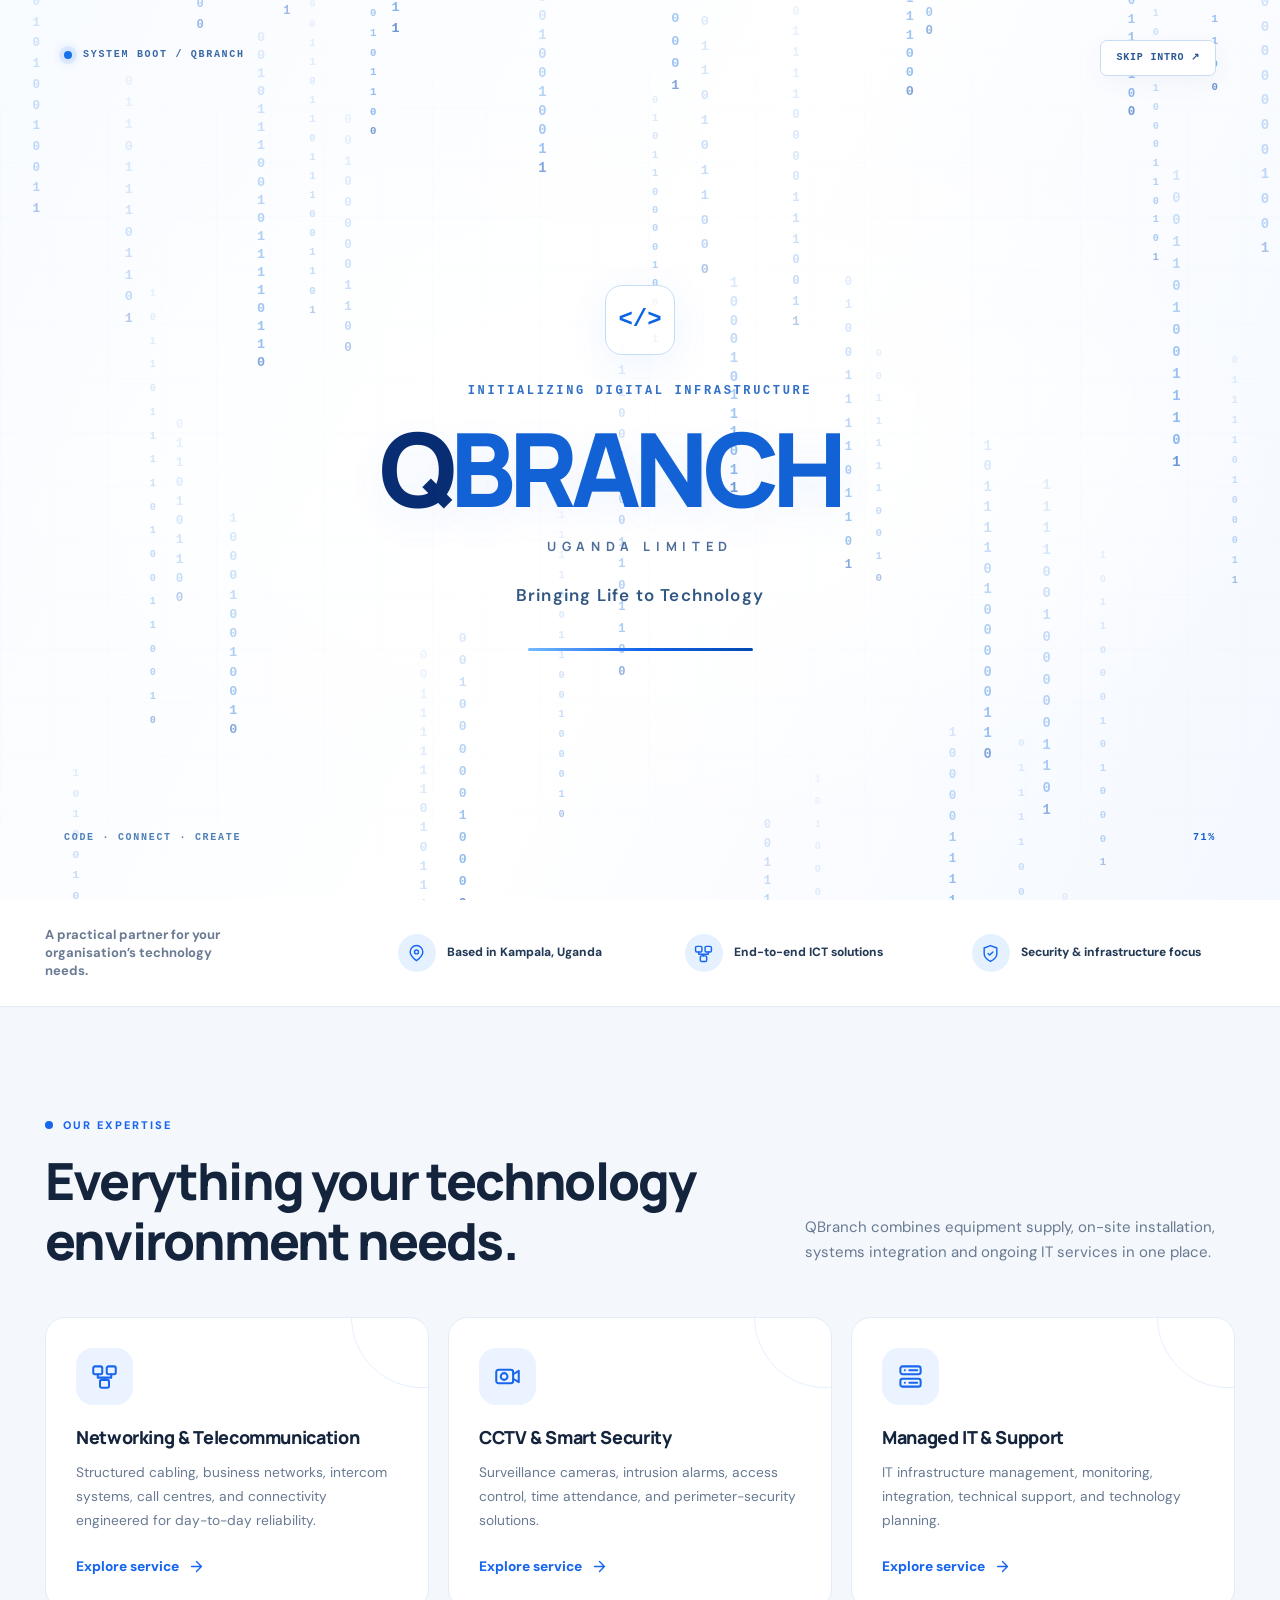
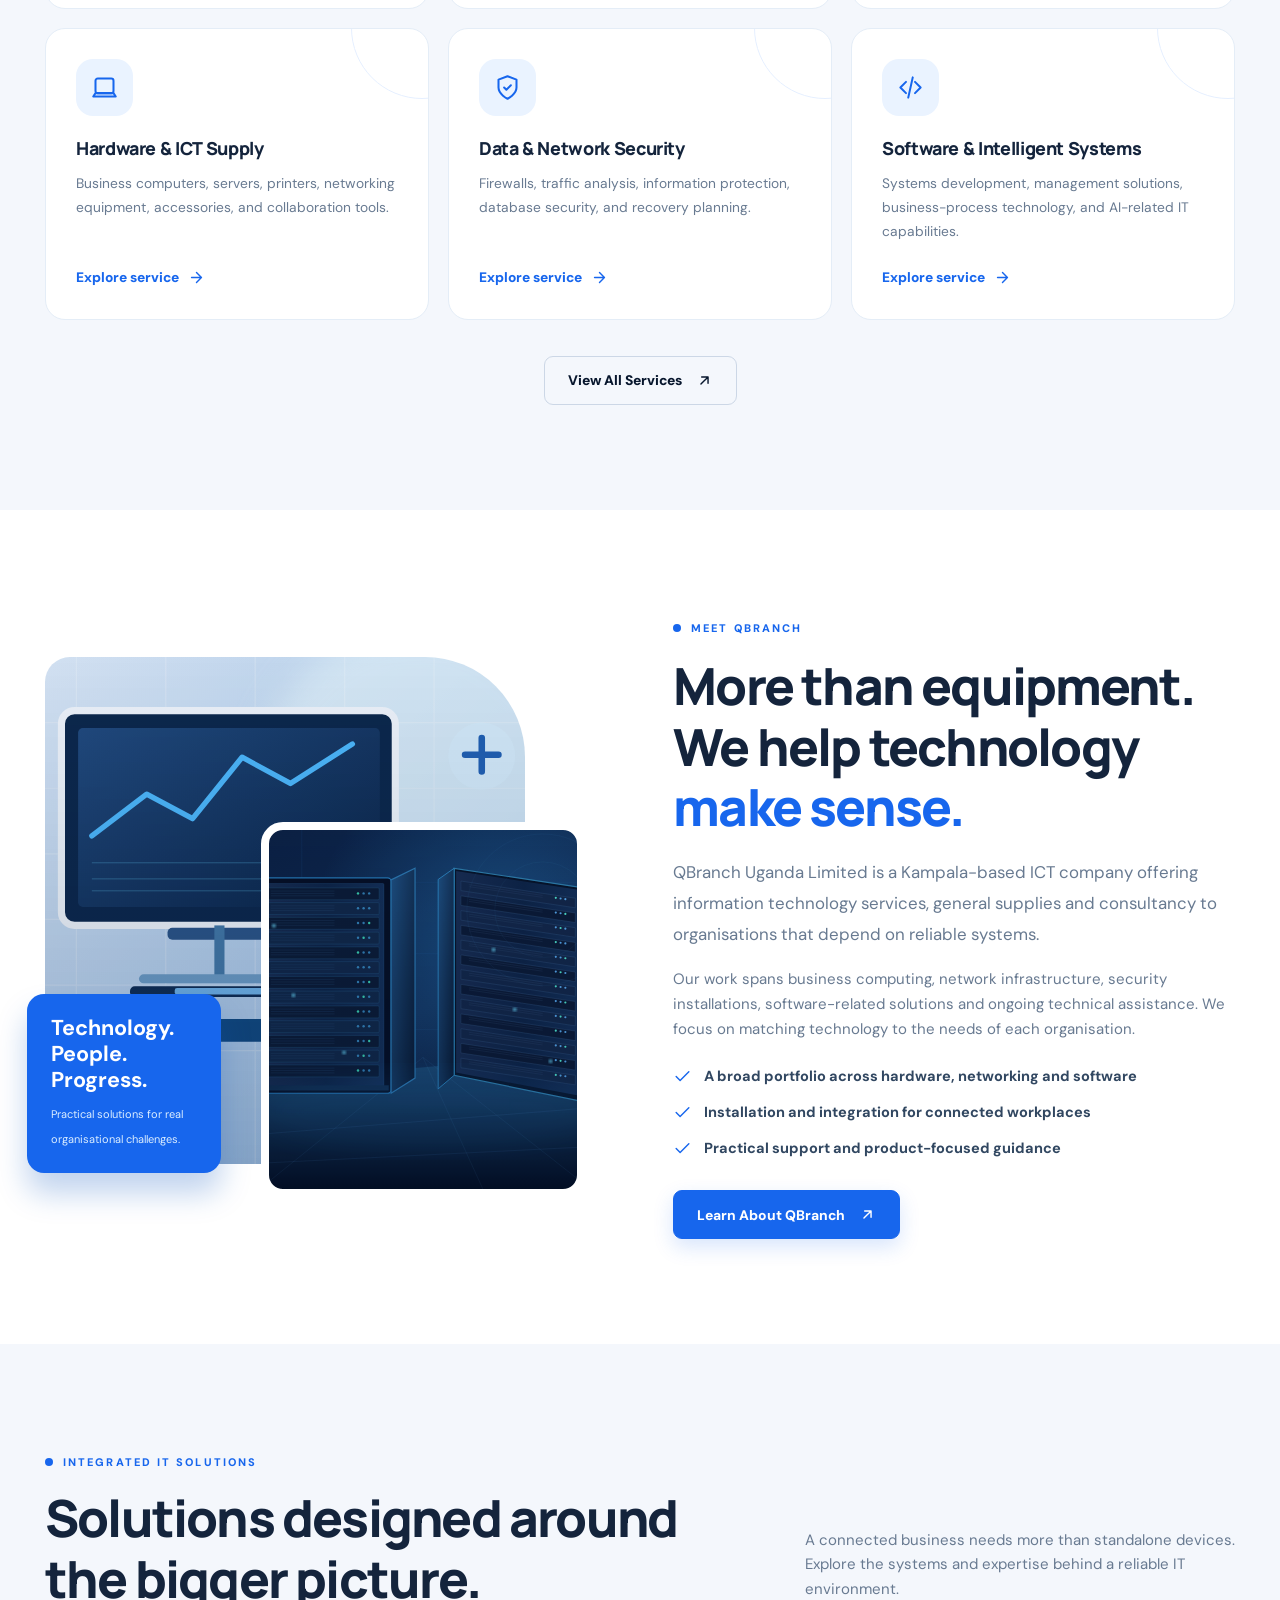
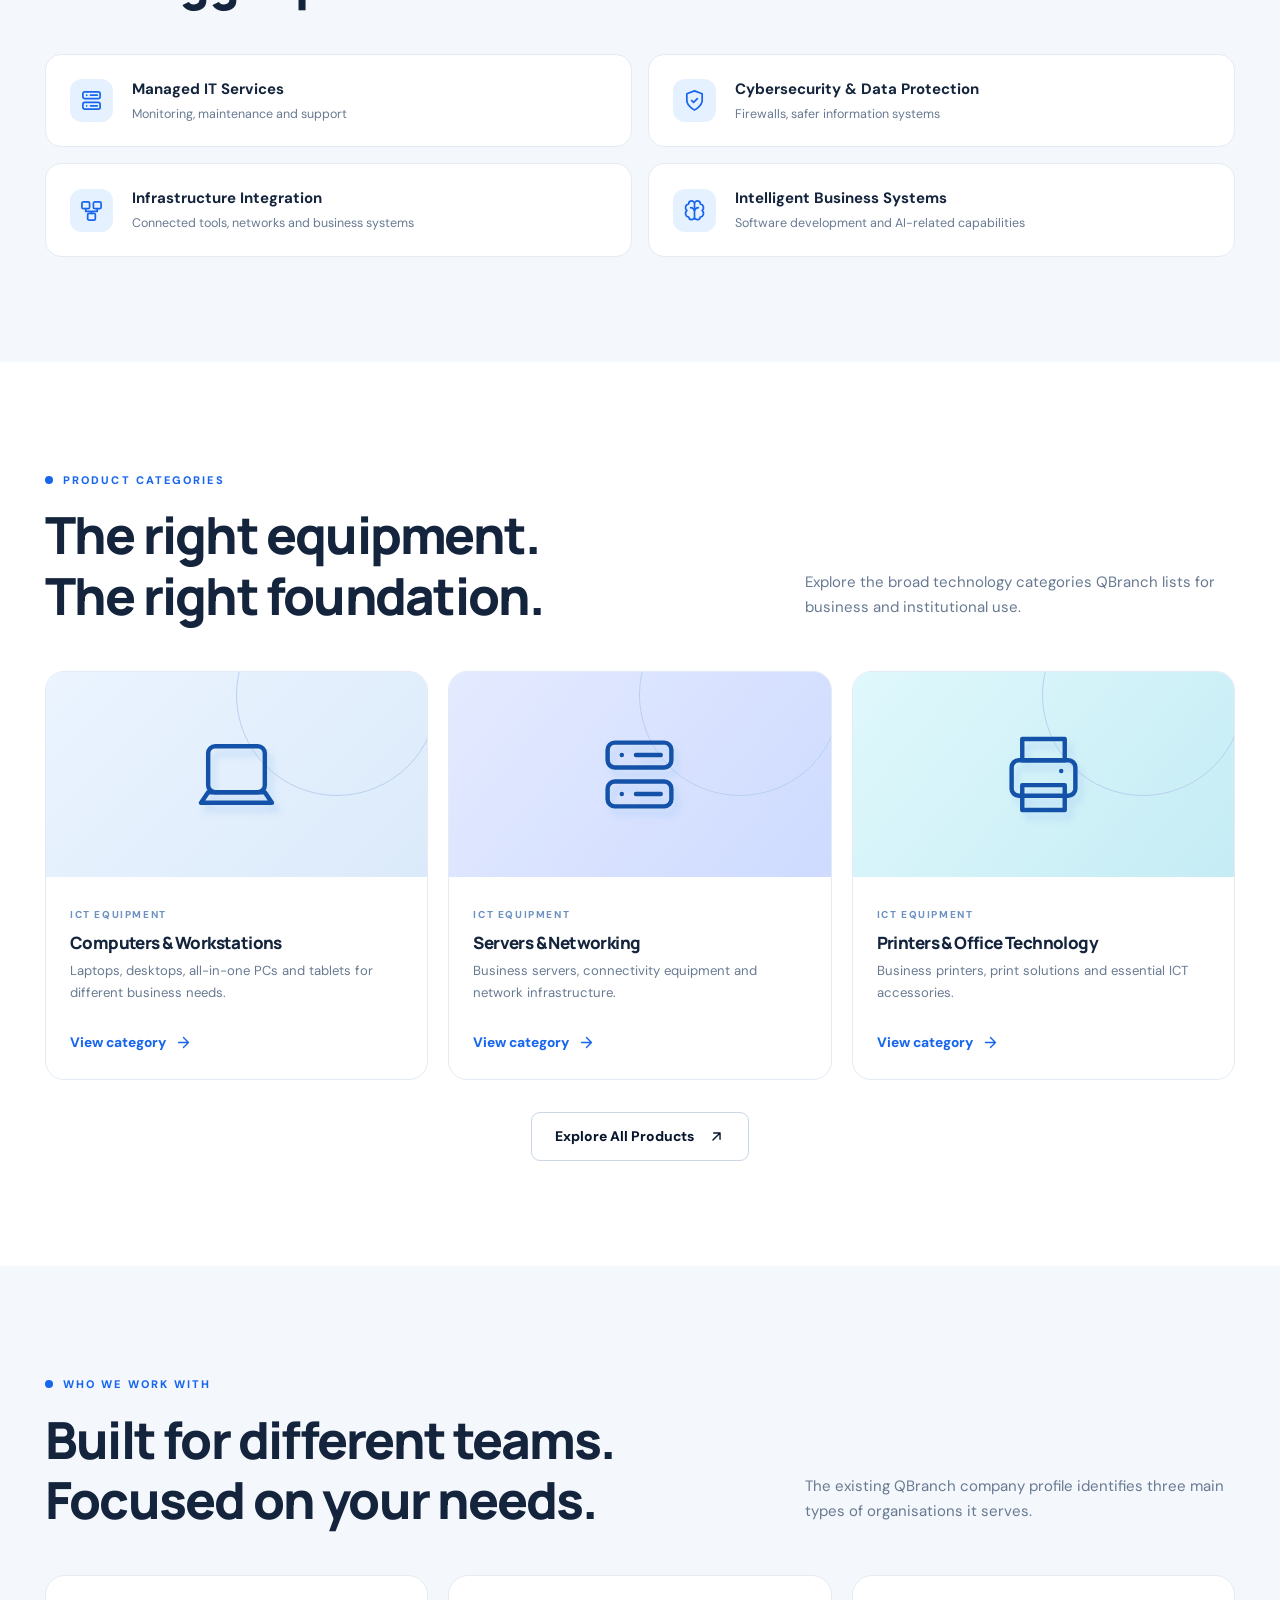
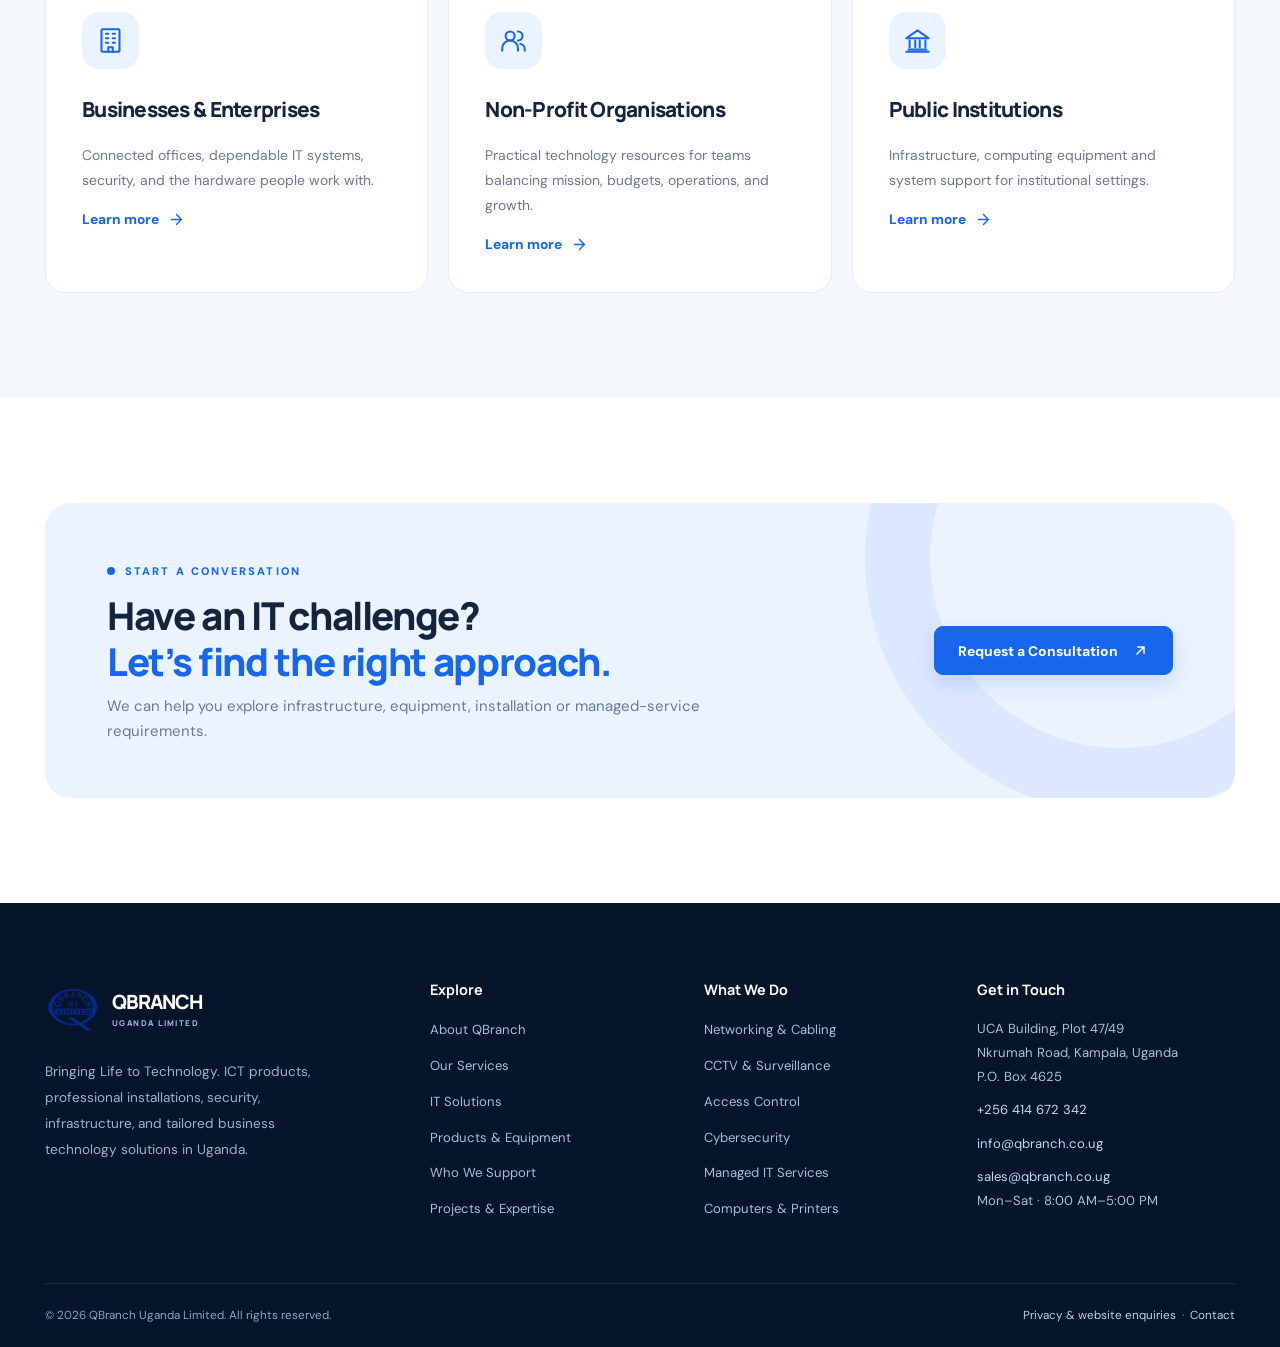
==== commit 2260abe4: "Fit first-screen hero banners to viewport and retime 5-second binary QBranch loader" ====
--- a/index.html
+++ b/index.html
@@ -1,4 +1,4 @@
-<!doctype html><html lang="en"><head><meta charset="utf-8"><meta name="viewport" content="width=device-width,initial-scale=1"><meta name="theme-color" content="#07162d"><meta name="description" content="QBranch Uganda Limited provides ICT solutions, networking, surveillance, security installations, IT support and business technology equipment in Kampala, Uganda."><meta name="robots" content="index,follow"><title>ICT Infrastructure, Business Technology &amp; IT Services | QBranch Uganda Limited</title><link rel="canonical" href="https://mdanson27.github.io/qbranch-website/"><link rel="icon" href="Qbranch-logo.png" type="image/png"><link rel="preconnect" href="https://fonts.googleapis.com"><link rel="preconnect" href="https://fonts.gstatic.com" crossorigin><link rel="preconnect" href="https://images.unsplash.com"><link rel="stylesheet" href="assets/site.css?v=20261122-binary1"><link rel="stylesheet" href="assets/intro.css"><script>if(!window.matchMedia("(prefers-reduced-motion: reduce)").matches){document.documentElement.classList.add("qb-intro-enabled")}</script><meta property="og:title" content="ICT Infrastructure, Business Technology &amp; IT Services | QBranch Uganda Limited"><meta property="og:description" content="QBranch Uganda Limited provides ICT solutions, networking, surveillance, security installations, IT support and business technology equipment in Kampala, Uganda."><meta property="og:type" content="website"><meta property="og:url" content="https://mdanson27.github.io/qbranch-website/"><meta property="og:image" content="https://mdanson27.github.io/qbranch-website/Qbranch-logo.png"><meta name="twitter:card" content="summary"><script type="application/ld+json">{"@context": "https://schema.org", "@type": "Organization", "name": "QBranch Uganda Limited", "url": "https://mdanson27.github.io/qbranch-website/", "logo": "https://mdanson27.github.io/qbranch-website/Qbranch-logo.png", "email": "info@qbranch.co.ug", "telephone": "+256414672342", "address": {"@type": "PostalAddress", "streetAddress": "Plot 47/49, Uganda Cooperative Alliance Building, Nkrumah Road", "addressLocality": "Kampala", "addressCountry": "UG"}}</script></head><body data-page="index"><a class="skip-link" href="#main-content" style="position:absolute;left:-9999px;top:5px;z-index:200;background:#fff;padding:10px" onfocus="this.style.left='10px'" onblur="this.style.left='-9999px'">Skip to main content</a><div class="qb-intro" id="qb-intro" role="status" aria-label="Welcome to QBranch, loading homepage">
+<!doctype html><html lang="en"><head><meta charset="utf-8"><meta name="viewport" content="width=device-width,initial-scale=1"><meta name="theme-color" content="#07162d"><meta name="description" content="QBranch Uganda Limited provides ICT solutions, networking, surveillance, security installations, IT support and business technology equipment in Kampala, Uganda."><meta name="robots" content="index,follow"><title>ICT Infrastructure, Business Technology &amp; IT Services | QBranch Uganda Limited</title><link rel="canonical" href="https://mdanson27.github.io/qbranch-website/"><link rel="icon" href="Qbranch-logo.png" type="image/png"><link rel="preconnect" href="https://fonts.googleapis.com"><link rel="preconnect" href="https://fonts.gstatic.com" crossorigin><link rel="preconnect" href="https://images.unsplash.com"><link rel="stylesheet" href="assets/site.css?v=20261122-viewport2"><link rel="stylesheet" href="assets/intro.css?v=20261122-viewport2"><script>if(!window.matchMedia("(prefers-reduced-motion: reduce)").matches){document.documentElement.classList.add("qb-intro-enabled")}</script><meta property="og:title" content="ICT Infrastructure, Business Technology &amp; IT Services | QBranch Uganda Limited"><meta property="og:description" content="QBranch Uganda Limited provides ICT solutions, networking, surveillance, security installations, IT support and business technology equipment in Kampala, Uganda."><meta property="og:type" content="website"><meta property="og:url" content="https://mdanson27.github.io/qbranch-website/"><meta property="og:image" content="https://mdanson27.github.io/qbranch-website/Qbranch-logo.png"><meta name="twitter:card" content="summary"><script type="application/ld+json">{"@context": "https://schema.org", "@type": "Organization", "name": "QBranch Uganda Limited", "url": "https://mdanson27.github.io/qbranch-website/", "logo": "https://mdanson27.github.io/qbranch-website/Qbranch-logo.png", "email": "info@qbranch.co.ug", "telephone": "+256414672342", "address": {"@type": "PostalAddress", "streetAddress": "Plot 47/49, Uganda Cooperative Alliance Building, Nkrumah Road", "addressLocality": "Kampala", "addressCountry": "UG"}}</script></head><body data-page="index"><a class="skip-link" href="#main-content" style="position:absolute;left:-9999px;top:5px;z-index:200;background:#fff;padding:10px" onfocus="this.style.left='10px'" onblur="this.style.left='-9999px'">Skip to main content</a><div class="qb-intro" id="qb-intro" role="status" aria-label="Welcome to QBranch, loading homepage">
   <canvas class="qb-intro-canvas" id="qb-intro-canvas" aria-hidden="true"></canvas>
   <div class="qb-intro-top"><span class="qb-intro-light" aria-hidden="true"></span> SYSTEM BOOT / QBRANCH</div>
   <button class="qb-intro-skip" id="qb-intro-skip" type="button">Skip intro ↗</button>
@@ -33,4 +33,4 @@
 <div><h4>What We Do</h4><ul><li><a href="services.html#networks">Networking & Cabling</a></li><li><a href="services.html#surveillance">CCTV & Surveillance</a></li><li><a href="services.html#access">Access Control</a></li><li><a href="solutions.html#security">Cybersecurity</a></li><li><a href="solutions.html#managed">Managed IT Services</a></li><li><a href="products.html">Computers & Printers</a></li></ul></div>
 <div><h4>Get in Touch</h4><div class="footer-address">UCA Building, Plot 47/49<br>Nkrumah Road, Kampala, Uganda<br>P.O. Box 4625<br><a href="tel:+256414672342">+256 414 672 342</a><br><a href="mailto:info@qbranch.co.ug">info@qbranch.co.ug</a><br><a href="mailto:sales@qbranch.co.ug">sales@qbranch.co.ug</a><br>Mon–Sat · 8:00 AM–5:00 PM</div></div></div>
 <div class="footer-bottom"><span>© <span id="year">2026</span> QBranch Uganda Limited. All rights reserved.</span><span><a href="privacy.html">Privacy & website enquiries</a> &nbsp;·&nbsp; <a href="contact.html">Contact</a></span></div></div></footer>
-<button class="backtop" aria-label="Back to top" type="button"><svg aria-hidden="true" class="" xmlns="http://www.w3.org/2000/svg" viewBox="0 0 24 24" fill="none" stroke="currentColor" stroke-width="1.8" stroke-linecap="round" stroke-linejoin="round"><path d="m6 14 6-6 6 6"/></svg></button><div class="toast" id="toast" role="status" aria-live="polite"></div><script src="assets/site.js?v=20261122-binary1" defer></script><script>document.getElementById('year').textContent=new Date().getFullYear()</script><script src="assets/intro.js" defer></script></body></html>+<button class="backtop" aria-label="Back to top" type="button"><svg aria-hidden="true" class="" xmlns="http://www.w3.org/2000/svg" viewBox="0 0 24 24" fill="none" stroke="currentColor" stroke-width="1.8" stroke-linecap="round" stroke-linejoin="round"><path d="m6 14 6-6 6 6"/></svg></button><div class="toast" id="toast" role="status" aria-live="polite"></div><script src="assets/site.js?v=20261122-viewport2" defer></script><script>document.getElementById('year').textContent=new Date().getFullYear()</script><script src="assets/intro.js?v=20261122-viewport2" defer></script></body></html>
--- a/assets/site.css
+++ b/assets/site.css
@@ -19,4 +19,59 @@
 .page-hero .breadcrumb{animation-delay:.38s}
 @keyframes qb-banner-appear{from{opacity:0;transform:translateY(14px);filter:blur(3px)}to{opacity:1;transform:translateY(0);filter:blur(0)}}
 @media(max-width:600px){.page-hero{padding:68px 0 76px}.page-hero .binary-rain{opacity:.75}.page-hero::after{background:linear-gradient(90deg,rgba(3,15,37,.68),rgba(3,15,37,.27) 100%)}}
-@media(prefers-reduced-motion:reduce){.page-hero .binary-rain{display:none!important}.page-hero .kicker,.page-hero h1,.page-hero p,.page-hero .breadcrumb{animation:none!important;transform:none!important;filter:none!important;opacity:1!important}}+@media(prefers-reduced-motion:reduce){.page-hero .binary-rain{display:none!important}.page-hero .kicker,.page-hero h1,.page-hero p,.page-hero .breadcrumb{animation:none!important;transform:none!important;filter:none!important;opacity:1!important}}
+
+
+/* QBranch first-viewport hero: match the actual visible space under both navigation bars. */
+:root{--qb-hero-chrome-height:124px;--qb-first-screen:calc(100svh - var(--qb-hero-chrome-height))}
+.page-hero{min-height:var(--qb-first-screen);display:flex;align-items:center;padding:clamp(42px,6svh,86px) 0}
+.page-hero>.container{width:min(calc(100% - 48px),var(--container));margin-inline:auto}
+.page-hero h1{font-size:clamp(2.9rem,4.5vw,4.9rem);line-height:1.10;margin:clamp(12px,2svh,20px) 0}
+.page-hero p{font-size:clamp(.93rem,1.1vw,1.06rem);line-height:1.72;margin-bottom:0}
+.page-hero .breadcrumb{margin-top:clamp(20px,3svh,32px)}
+.hero-inner{min-height:var(--qb-first-screen);grid-template-columns:minmax(0,1.03fr) minmax(0,.97fr);gap:clamp(20px,3vw,45px)}
+.hero-copy{min-width:0;padding:clamp(24px,4svh,48px) 0}
+.hero h1{font-size:clamp(2.95rem,4.18vw,4.78rem);line-height:1.075;margin:clamp(13px,2svh,20px) 0}
+.hero p{font-size:clamp(.92rem,1.15vw,1.03rem);line-height:1.65}
+.hero-actions{margin-top:clamp(17px,3svh,28px)}
+.hero-foot{flex-wrap:wrap;gap:12px;margin-top:clamp(17px,3svh,30px)}
+.hero-visual{min-height:clamp(320px,47svh,500px);min-width:0}
+@media(max-width:990px){
+  .hero-inner{display:flex;flex-direction:column;align-items:stretch;justify-content:center;gap:0;min-height:var(--qb-first-screen);padding:clamp(30px,5svh,56px) 0}
+  .hero-copy{padding:0;max-width:720px}
+  .hero h1{font-size:clamp(2.9rem,6.5vw,4.3rem)}
+  .hero-visual{display:none}
+}
+@media(max-width:600px){
+  .page-hero{padding:clamp(34px,5svh,60px) 0}
+  .page-hero>.container{width:min(calc(100% - 36px),var(--container))}
+  .page-hero h1{font-size:clamp(2.25rem,9vw,3.5rem);line-height:1.10;margin:13px 0 18px}
+  .page-hero p{font-size:.92rem;line-height:1.62}
+  .page-hero .breadcrumb{margin-top:20px}
+  .hero-inner{padding:clamp(25px,4svh,42px) 0}
+  .hero h1{font-size:clamp(2.5rem,10vw,3.6rem)}
+  .hero-copy p{line-height:1.58;font-size:.93rem}
+  .hero-foot{font-size:.7rem;margin-top:18px}
+  .hero-actions{margin-top:20px;gap:10px}
+  .hero-actions .btn{padding:12px 14px;font-size:.77rem}
+}
+@media(max-height:690px) and (min-width:991px){
+  .hero h1{font-size:clamp(2.65rem,3.75vw,4.12rem)}
+  .hero-copy{padding:16px 0}
+  .hero-foot{margin-top:14px}
+  .hero-actions{margin-top:17px}
+  .hero-visual{min-height:clamp(275px,45svh,430px)}
+  .page-hero h1{font-size:clamp(2.65rem,4vw,4.4rem)}
+  .page-hero{padding:35px 0}
+}
+
+/* Compact-landscape/older-phone fallback: keep the first screen usable without clipping actions. */
+@media(max-width:380px) and (max-height:620px){
+.hero-inner{padding:16px 0}
+.hero h1{font-size:clamp(2.05rem,9.2vw,2.8rem);line-height:1.04;margin:8px 0 11px}
+.hero-copy p{font-size:.84rem;line-height:1.43}
+.hero-actions{flex-wrap:nowrap;gap:7px;margin-top:12px}
+.hero-actions .btn{padding:10px 7px;font-size:.66rem;white-space:nowrap;gap:5px}
+.hero-actions .btn svg{width:13px;height:13px}
+.hero-foot{display:none}
+}
--- a/assets/intro.css
+++ b/assets/intro.css
@@ -14,13 +14,13 @@
 .qb-intro-skip:hover{background:#1766ed;color:#fff;border-color:#1766ed}
 .qb-intro-skip:focus-visible{outline:3px solid #1766ed;outline-offset:4px}
 .qb-intro-content{position:relative;z-index:3;text-align:center;display:flex;flex-direction:column;align-items:center;justify-content:center;width:min(94vw,990px);margin-top:4vh;pointer-events:none}
-.qb-intro-command{font:700 clamp(9px,1vw,12px)/1.5 ui-monospace,SFMono-Regular,Consolas,monospace;letter-spacing:.22em;color:#3271c7;opacity:0;transform:translateY(12px);animation:qb-enter .70s ease .74s forwards;white-space:nowrap}
-.qb-intro-icon{display:grid;place-items:center;width:clamp(44px,6vw,70px);height:clamp(44px,6vw,70px);margin-bottom:27px;border-radius:17px;border:1px solid #c6ddf9;box-shadow:0 10px 40px #1766ed13;background:#ffffffd9;color:#0864e3;font:800 clamp(16px,2.1vw,24px)/1 ui-monospace,SFMono-Regular,Consolas,monospace;opacity:0;transform:translateY(16px) scale(.87);animation:qb-enter .74s ease 1.55s forwards}
-.qb-intro-brand{margin:13px 0 0;padding:0;text-align:center;font:800 clamp(3rem,8vw,7.2rem)/1.08 Manrope,'DM Sans',system-ui,sans-serif;letter-spacing:-.065em;color:#092d72;opacity:0;transform:translateY(14px) scale(.976);filter:blur(10px);animation:qb-brand-appear 1.35s cubic-bezier(.22,1,.36,1) 2.78s forwards;text-shadow:0 13px 38px #1766ed13}
+.qb-intro-command{font:700 clamp(9px,1vw,12px)/1.5 ui-monospace,SFMono-Regular,Consolas,monospace;letter-spacing:.22em;color:#3271c7;opacity:0;transform:translateY(12px);animation:qb-enter .54s ease .45s forwards;white-space:nowrap}
+.qb-intro-icon{display:grid;place-items:center;width:clamp(44px,6vw,70px);height:clamp(44px,6vw,70px);margin-bottom:27px;border-radius:17px;border:1px solid #c6ddf9;box-shadow:0 10px 40px #1766ed13;background:#ffffffd9;color:#0864e3;font:800 clamp(16px,2.1vw,24px)/1 ui-monospace,SFMono-Regular,Consolas,monospace;opacity:0;transform:translateY(16px) scale(.87);animation:qb-enter .48s ease .23s forwards}
+.qb-intro-brand{margin:13px 0 0;padding:0;text-align:center;font:800 clamp(3rem,8vw,7.2rem)/1.08 Manrope,'DM Sans',system-ui,sans-serif;letter-spacing:-.065em;color:#092d72;opacity:0;transform:translateY(14px) scale(.976);filter:blur(10px);animation:qb-brand-appear .94s cubic-bezier(.22,1,.36,1) .23s forwards;text-shadow:0 13px 38px #1766ed13}
 .qb-intro-brand span{color:#1262d6}
 .qb-intro-cursor{display:inline-block;color:#2483f3!important;font-weight:500;animation:qb-blink .54s step-end 4;opacity:0}
-.qb-intro-legal{margin-top:12px;color:#4d6e98;font-size:clamp(9px,1vw,13px);letter-spacing:.44em;font-weight:700;opacity:0;animation:qb-enter .71s ease 3.22s forwards}
-.qb-intro-tagline{margin:26px 0 0!important;color:#315782!important;font:600 clamp(13px,1.35vw,17px)/1.5 'DM Sans',system-ui,sans-serif;letter-spacing:.07em;opacity:0;animation:qb-enter .74s ease 3.55s forwards}
+.qb-intro-legal{margin-top:12px;color:#4d6e98;font-size:clamp(9px,1vw,13px);letter-spacing:.44em;font-weight:700;opacity:0;animation:qb-enter .52s ease 1.18s forwards}
+.qb-intro-tagline{margin:26px 0 0!important;color:#315782!important;font:600 clamp(13px,1.35vw,17px)/1.5 'DM Sans',system-ui,sans-serif;letter-spacing:.07em;opacity:0;animation:qb-enter .24s ease 2.76s forwards}
 .qb-intro-meter{position:relative;width:min(225px,60vw);height:3px;border-radius:9px;background:#d8e7fd;margin-top:39px;overflow:hidden}
 .qb-intro-meter span{display:block;height:100%;width:100%;background:linear-gradient(90deg,#72b9ff,#1465ed,#0347b1);transform-origin:left;transform:scaleX(0);animation:qb-progress 4.64s cubic-bezier(.28,.12,.28,1) forwards}
 .qb-intro-bottom{position:absolute;bottom:clamp(25px,4.6vw,54px);left:clamp(20px,5vw,78px);right:clamp(20px,5vw,78px);z-index:4;display:flex;justify-content:space-between;gap:20px;color:#4f80b8;font:700 10px/1.6 ui-monospace,SFMono-Regular,Consolas,monospace;letter-spacing:.17em}
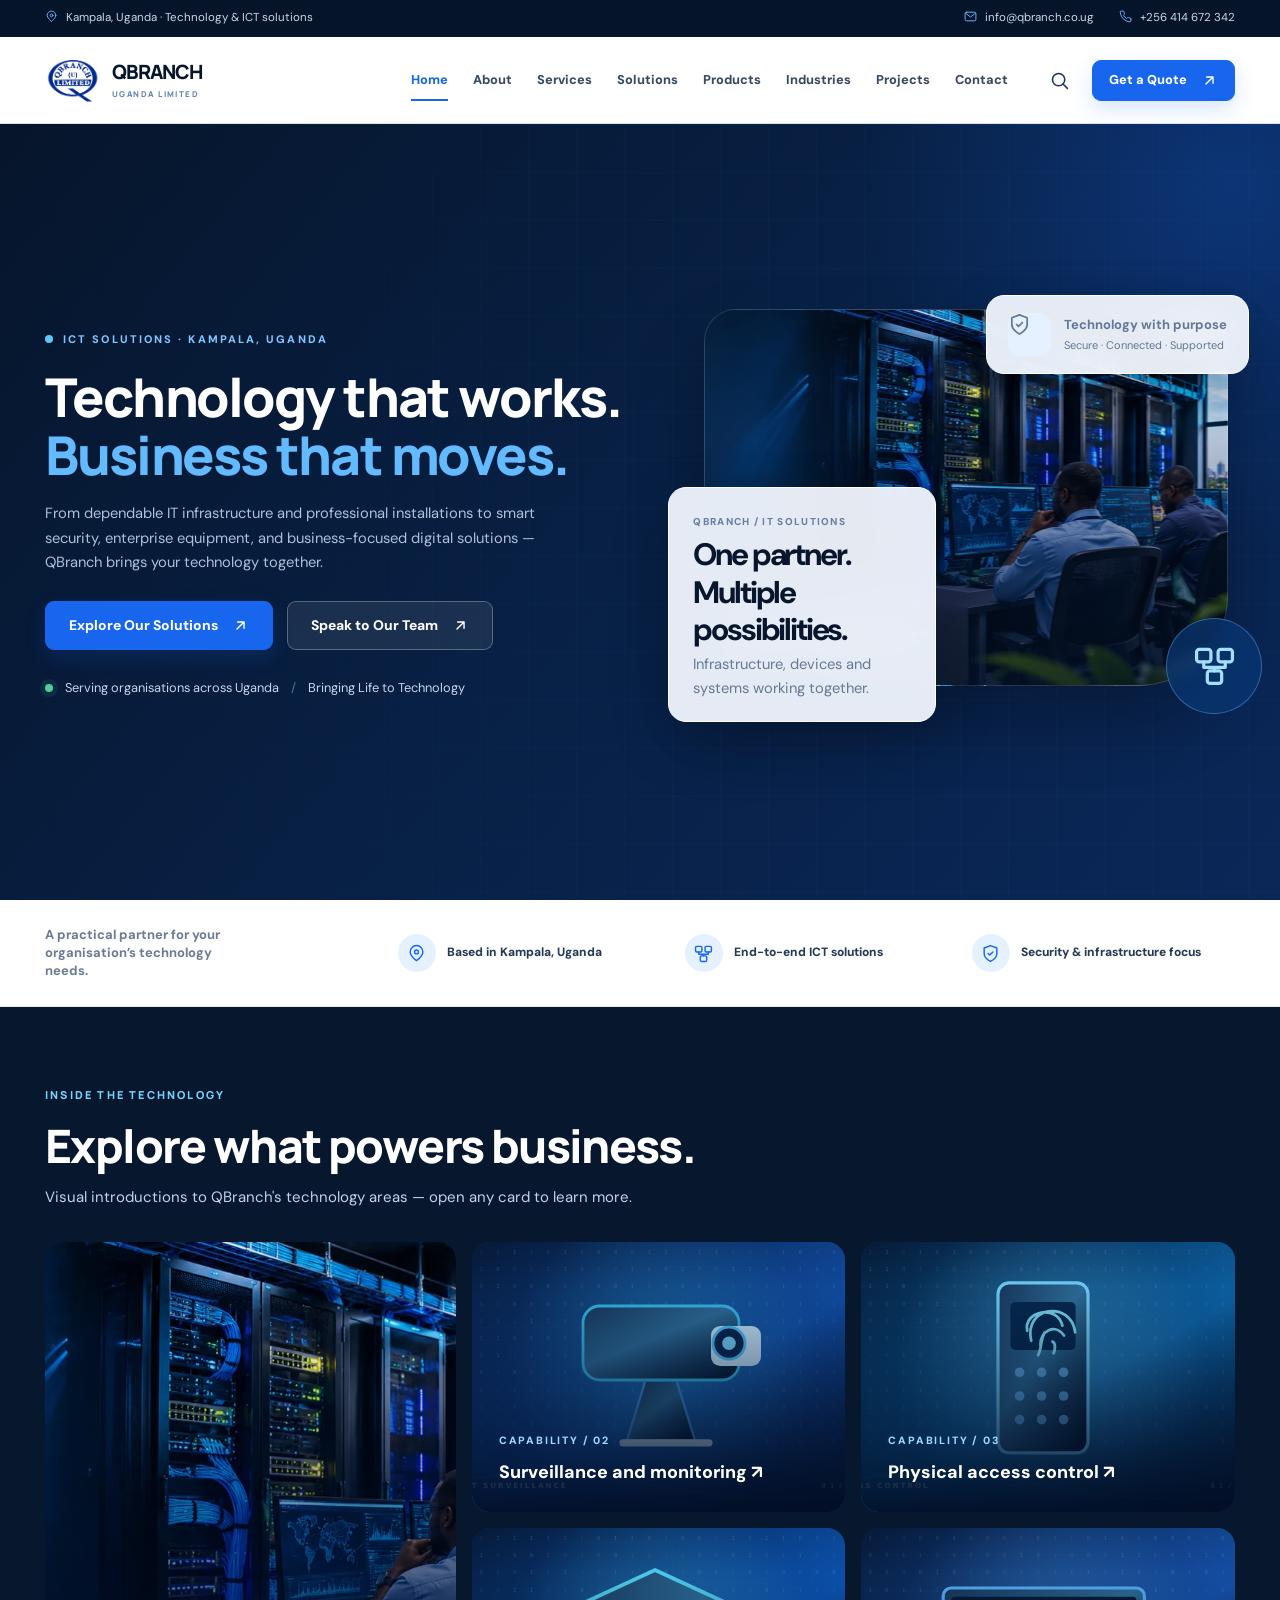
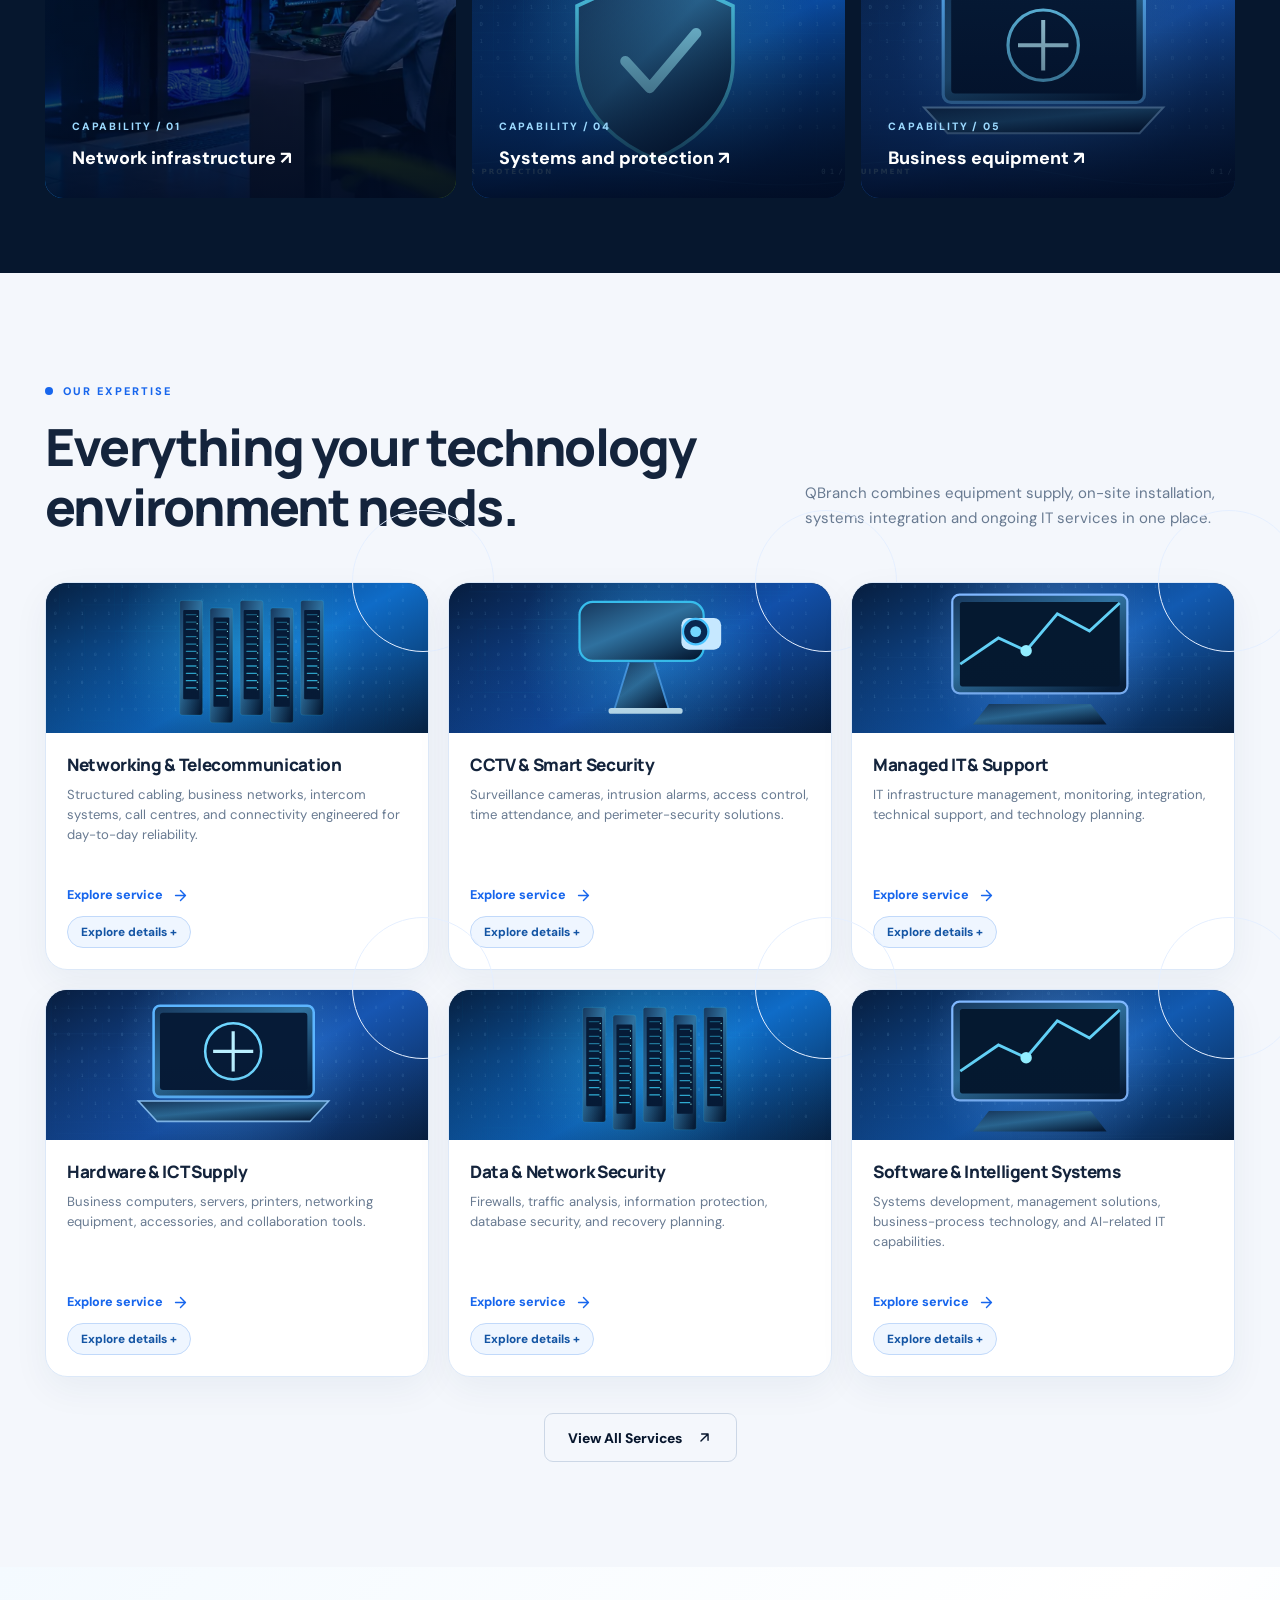
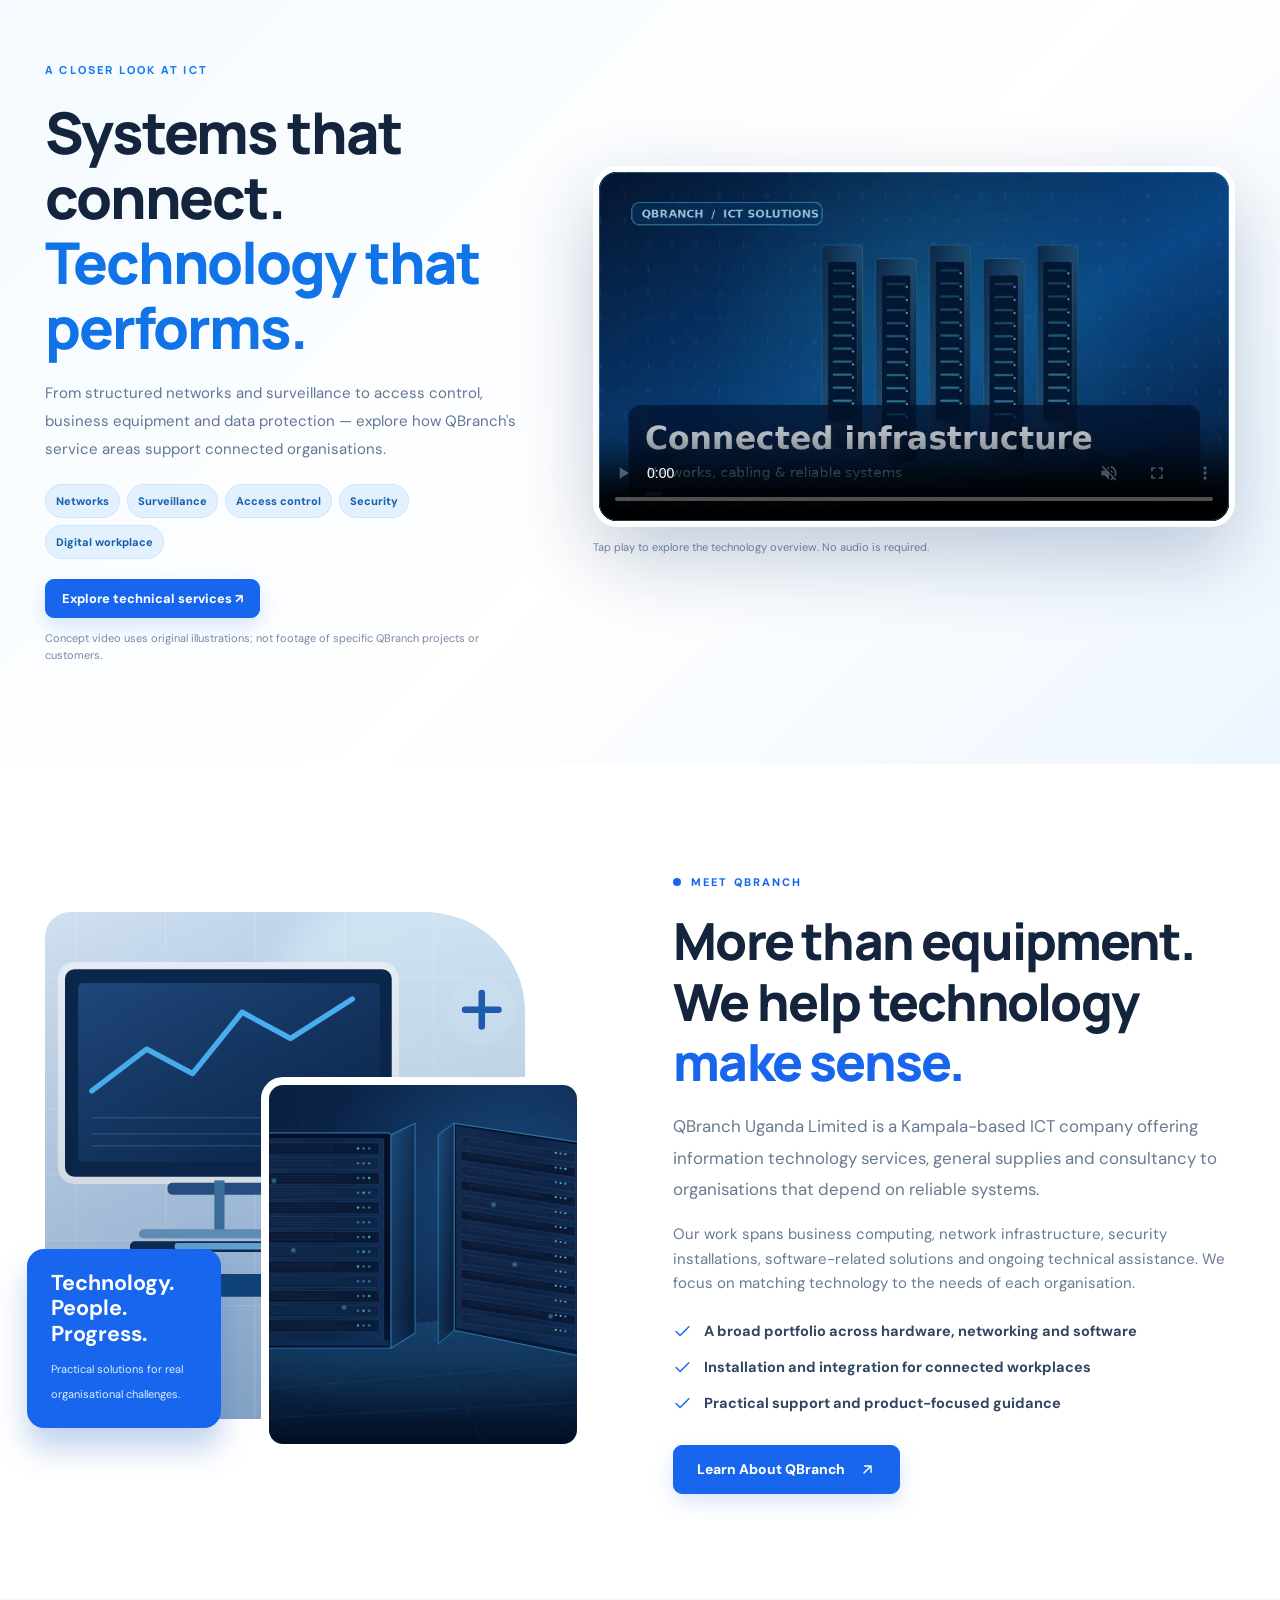
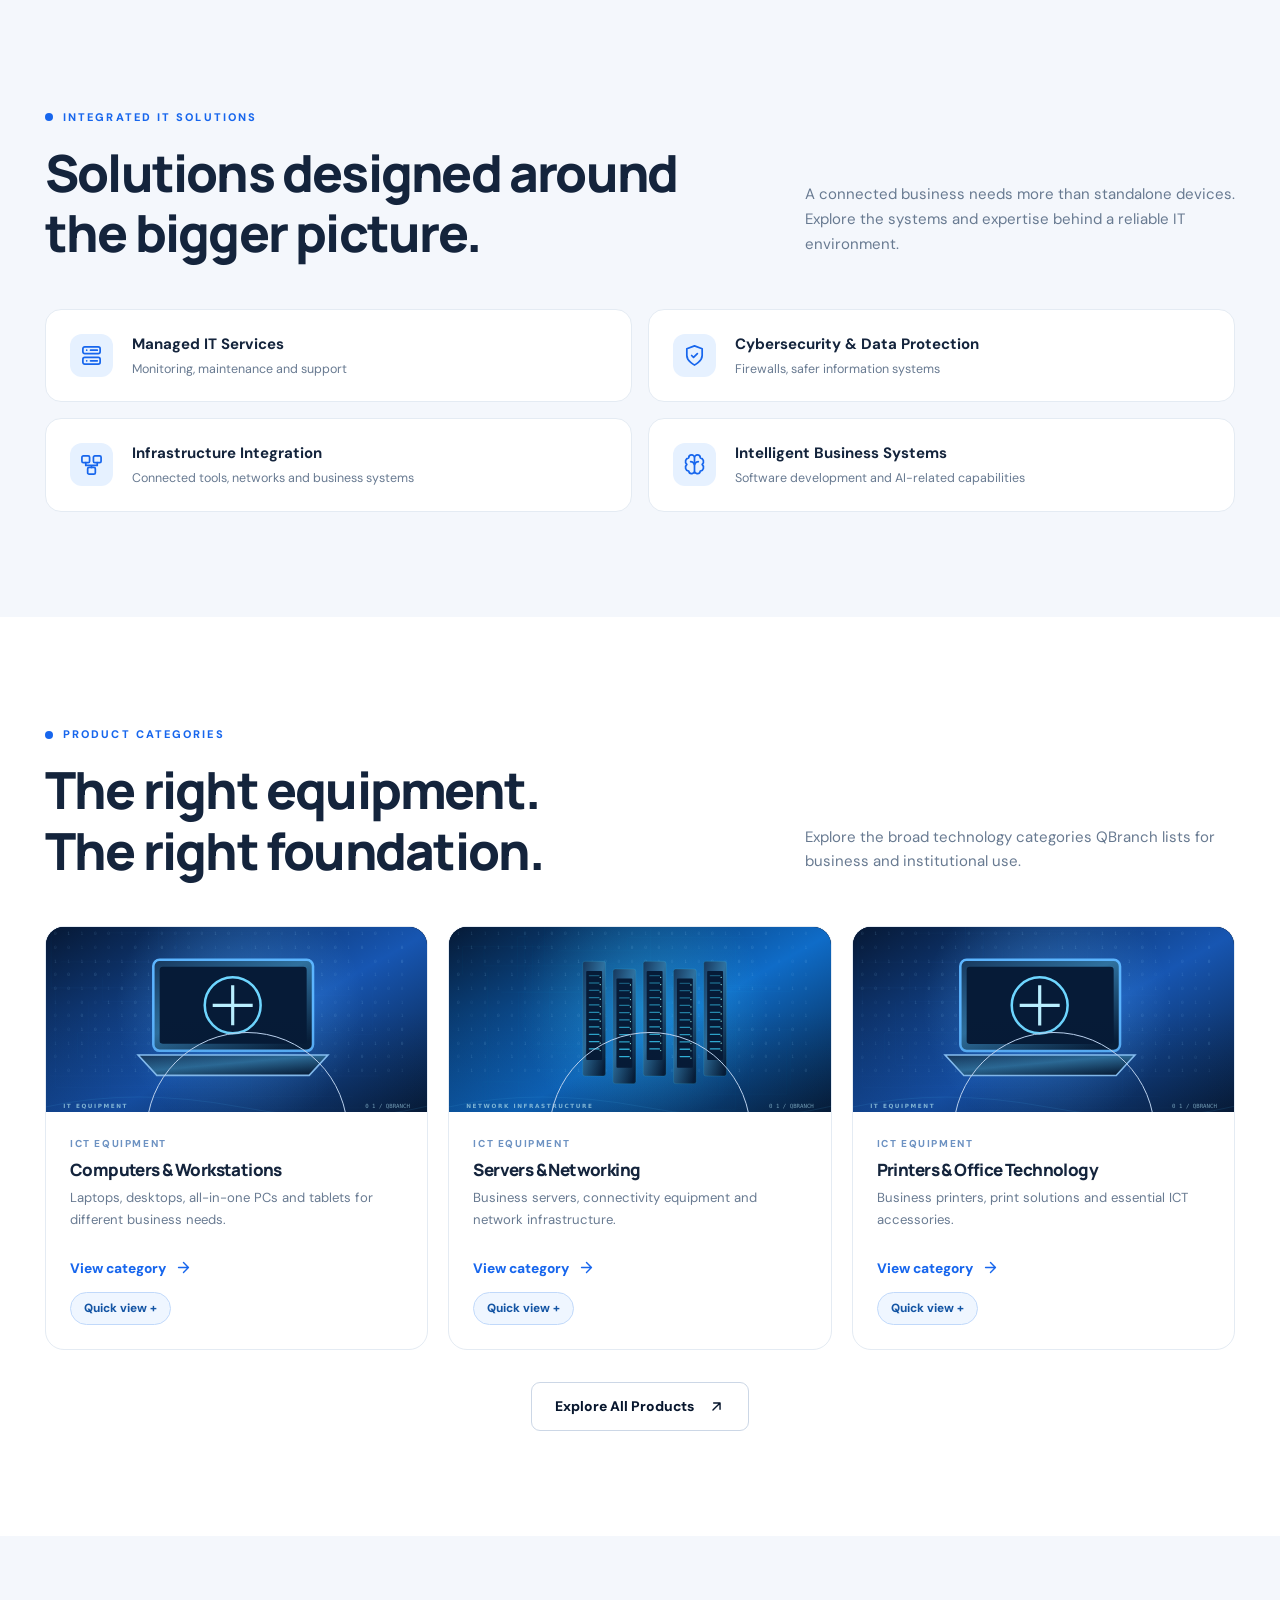
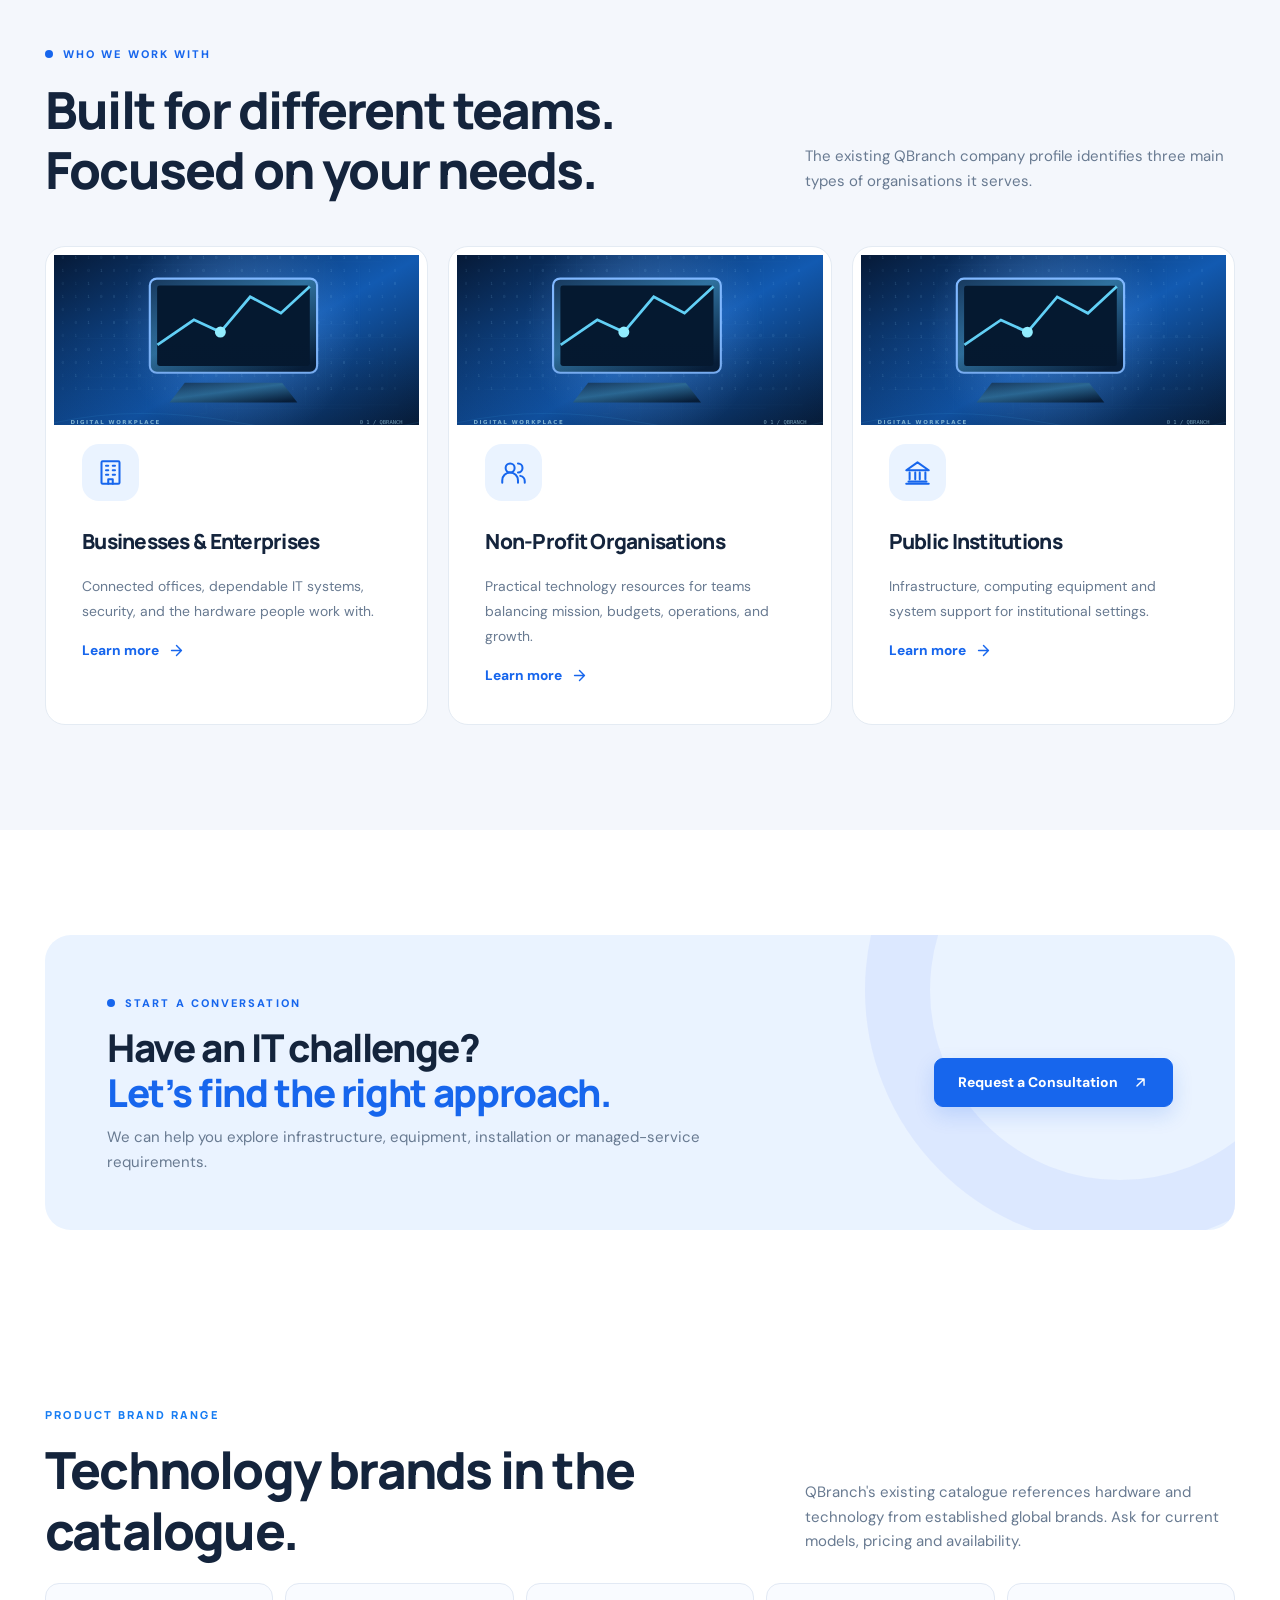
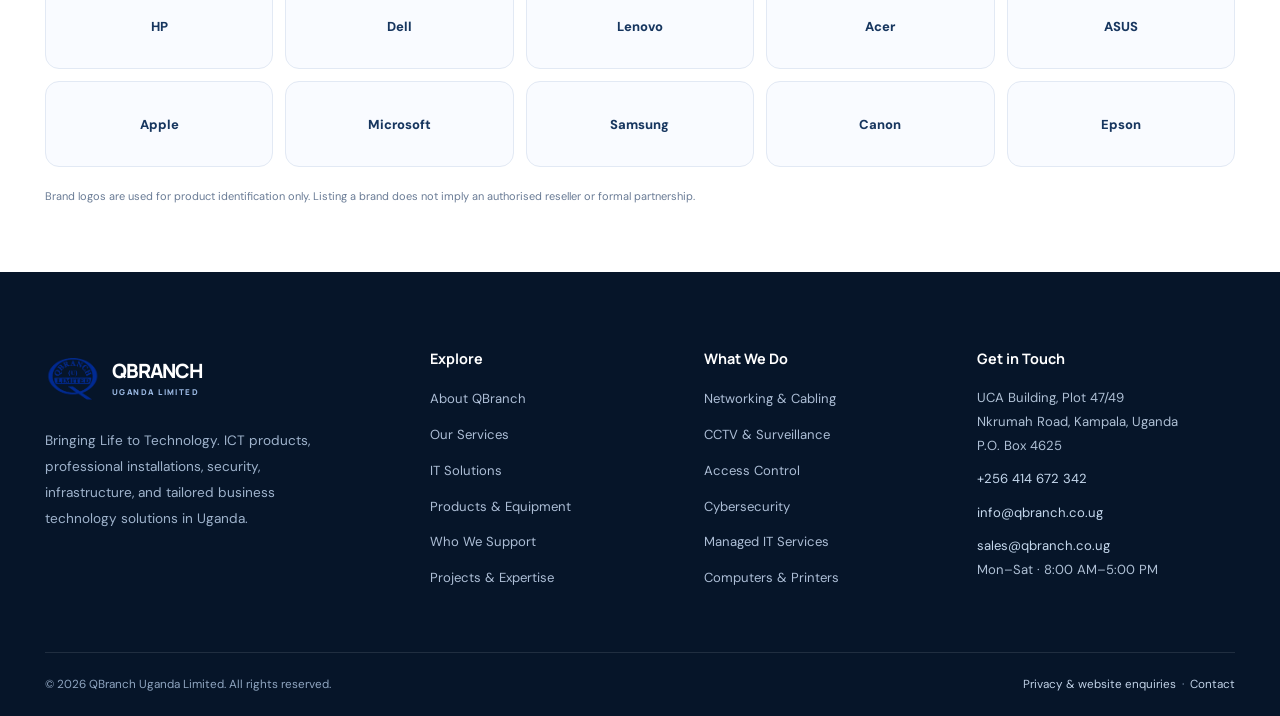
==== commit d7733b60: "Add rich QBranch media library, original technology video and interactive flip/quick-view cards" ====
--- a/index.html
+++ b/index.html
@@ -1,4 +1,4 @@
-<!doctype html><html lang="en"><head><meta charset="utf-8"><meta name="viewport" content="width=device-width,initial-scale=1"><meta name="theme-color" content="#07162d"><meta name="description" content="QBranch Uganda Limited provides ICT solutions, networking, surveillance, security installations, IT support and business technology equipment in Kampala, Uganda."><meta name="robots" content="index,follow"><title>ICT Infrastructure, Business Technology &amp; IT Services | QBranch Uganda Limited</title><link rel="canonical" href="https://mdanson27.github.io/qbranch-website/"><link rel="icon" href="Qbranch-logo.png" type="image/png"><link rel="preconnect" href="https://fonts.googleapis.com"><link rel="preconnect" href="https://fonts.gstatic.com" crossorigin><link rel="preconnect" href="https://images.unsplash.com"><link rel="stylesheet" href="assets/site.css?v=20261122-viewport2"><link rel="stylesheet" href="assets/intro.css?v=20261122-viewport2"><script>if(!window.matchMedia("(prefers-reduced-motion: reduce)").matches){document.documentElement.classList.add("qb-intro-enabled")}</script><meta property="og:title" content="ICT Infrastructure, Business Technology &amp; IT Services | QBranch Uganda Limited"><meta property="og:description" content="QBranch Uganda Limited provides ICT solutions, networking, surveillance, security installations, IT support and business technology equipment in Kampala, Uganda."><meta property="og:type" content="website"><meta property="og:url" content="https://mdanson27.github.io/qbranch-website/"><meta property="og:image" content="https://mdanson27.github.io/qbranch-website/Qbranch-logo.png"><meta name="twitter:card" content="summary"><script type="application/ld+json">{"@context": "https://schema.org", "@type": "Organization", "name": "QBranch Uganda Limited", "url": "https://mdanson27.github.io/qbranch-website/", "logo": "https://mdanson27.github.io/qbranch-website/Qbranch-logo.png", "email": "info@qbranch.co.ug", "telephone": "+256414672342", "address": {"@type": "PostalAddress", "streetAddress": "Plot 47/49, Uganda Cooperative Alliance Building, Nkrumah Road", "addressLocality": "Kampala", "addressCountry": "UG"}}</script></head><body data-page="index"><a class="skip-link" href="#main-content" style="position:absolute;left:-9999px;top:5px;z-index:200;background:#fff;padding:10px" onfocus="this.style.left='10px'" onblur="this.style.left='-9999px'">Skip to main content</a><div class="qb-intro" id="qb-intro" role="status" aria-label="Welcome to QBranch, loading homepage">
+<!doctype html><html lang="en"><head><meta charset="utf-8"><meta name="viewport" content="width=device-width,initial-scale=1"><meta name="theme-color" content="#07162d"><meta name="description" content="QBranch Uganda Limited provides ICT solutions, networking, surveillance, security installations, IT support and business technology equipment in Kampala, Uganda."><meta name="robots" content="index,follow"><title>ICT Infrastructure, Business Technology &amp; IT Services | QBranch Uganda Limited</title><link rel="canonical" href="https://mdanson27.github.io/qbranch-website/"><link rel="icon" href="Qbranch-logo.png" type="image/png"><link rel="preconnect" href="https://fonts.googleapis.com"><link rel="preconnect" href="https://fonts.gstatic.com" crossorigin><link rel="preconnect" href="https://images.unsplash.com"><link rel="stylesheet" href="assets/site.css?v=20261122-viewport2"><link rel="stylesheet" href="assets/intro.css?v=20261122-viewport2"><script>if(!window.matchMedia("(prefers-reduced-motion: reduce)").matches){document.documentElement.classList.add("qb-intro-enabled")}</script><meta property="og:title" content="ICT Infrastructure, Business Technology &amp; IT Services | QBranch Uganda Limited"><meta property="og:description" content="QBranch Uganda Limited provides ICT solutions, networking, surveillance, security installations, IT support and business technology equipment in Kampala, Uganda."><meta property="og:type" content="website"><meta property="og:url" content="https://mdanson27.github.io/qbranch-website/"><meta property="og:image" content="https://mdanson27.github.io/qbranch-website/Qbranch-logo.png"><meta name="twitter:card" content="summary"><script type="application/ld+json">{"@context": "https://schema.org", "@type": "Organization", "name": "QBranch Uganda Limited", "url": "https://mdanson27.github.io/qbranch-website/", "logo": "https://mdanson27.github.io/qbranch-website/Qbranch-logo.png", "email": "info@qbranch.co.ug", "telephone": "+256414672342", "address": {"@type": "PostalAddress", "streetAddress": "Plot 47/49, Uganda Cooperative Alliance Building, Nkrumah Road", "addressLocality": "Kampala", "addressCountry": "UG"}}</script><link rel="stylesheet" href="assets/showcase.css?v=20261123-showcase1"></head><body data-page="index"><a class="skip-link" href="#main-content" style="position:absolute;left:-9999px;top:5px;z-index:200;background:#fff;padding:10px" onfocus="this.style.left='10px'" onblur="this.style.left='-9999px'">Skip to main content</a><div class="qb-intro" id="qb-intro" role="status" aria-label="Welcome to QBranch, loading homepage">
   <canvas class="qb-intro-canvas" id="qb-intro-canvas" aria-hidden="true"></canvas>
   <div class="qb-intro-top"><span class="qb-intro-light" aria-hidden="true"></span> SYSTEM BOOT / QBRANCH</div>
   <button class="qb-intro-skip" id="qb-intro-skip" type="button">Skip intro ↗</button>
@@ -33,4 +33,4 @@
 <div><h4>What We Do</h4><ul><li><a href="services.html#networks">Networking & Cabling</a></li><li><a href="services.html#surveillance">CCTV & Surveillance</a></li><li><a href="services.html#access">Access Control</a></li><li><a href="solutions.html#security">Cybersecurity</a></li><li><a href="solutions.html#managed">Managed IT Services</a></li><li><a href="products.html">Computers & Printers</a></li></ul></div>
 <div><h4>Get in Touch</h4><div class="footer-address">UCA Building, Plot 47/49<br>Nkrumah Road, Kampala, Uganda<br>P.O. Box 4625<br><a href="tel:+256414672342">+256 414 672 342</a><br><a href="mailto:info@qbranch.co.ug">info@qbranch.co.ug</a><br><a href="mailto:sales@qbranch.co.ug">sales@qbranch.co.ug</a><br>Mon–Sat · 8:00 AM–5:00 PM</div></div></div>
 <div class="footer-bottom"><span>© <span id="year">2026</span> QBranch Uganda Limited. All rights reserved.</span><span><a href="privacy.html">Privacy & website enquiries</a> &nbsp;·&nbsp; <a href="contact.html">Contact</a></span></div></div></footer>
-<button class="backtop" aria-label="Back to top" type="button"><svg aria-hidden="true" class="" xmlns="http://www.w3.org/2000/svg" viewBox="0 0 24 24" fill="none" stroke="currentColor" stroke-width="1.8" stroke-linecap="round" stroke-linejoin="round"><path d="m6 14 6-6 6 6"/></svg></button><div class="toast" id="toast" role="status" aria-live="polite"></div><script src="assets/site.js?v=20261122-viewport2" defer></script><script>document.getElementById('year').textContent=new Date().getFullYear()</script><script src="assets/intro.js?v=20261122-viewport2" defer></script></body></html>+<button class="backtop" aria-label="Back to top" type="button"><svg aria-hidden="true" class="" xmlns="http://www.w3.org/2000/svg" viewBox="0 0 24 24" fill="none" stroke="currentColor" stroke-width="1.8" stroke-linecap="round" stroke-linejoin="round"><path d="m6 14 6-6 6 6"/></svg></button><div class="toast" id="toast" role="status" aria-live="polite"></div><script src="assets/site.js?v=20261122-viewport2" defer></script><script>document.getElementById('year').textContent=new Date().getFullYear()</script><script src="assets/intro.js?v=20261122-viewport2" defer></script><script src="assets/showcase.js?v=20261123-showcase1" defer></script></body></html>
--- a/assets/showcase.css
+++ b/assets/showcase.css
@@ -0,0 +1,106 @@
+/* QBranch experience layer: progressive enhancement of the existing semantic site. */
+:root{--experience-blue:#0a6bfa;--experience-cyan:#43d1ff;--experience-ink:#061a3c}
+.experience-kicker{font:800 11px/1.5 Manrope,Arial,sans-serif;color:#177df3;text-transform:uppercase;letter-spacing:.2em}
+.experience-subheading{color:#667b99;line-height:1.75;max-width:720px}
+.experience-media{position:relative;overflow:hidden;background:#071c39}
+.experience-media img{width:100%;height:100%;object-fit:cover;display:block;transition:transform .85s cubic-bezier(.2,.7,.2,1),filter .7s ease}
+.experience-media::after{content:"";pointer-events:none;position:absolute;inset:0;background:linear-gradient(180deg,transparent 45%,rgba(5,18,42,.24));opacity:.7}
+/* Distinct visual and focused interaction state for all cards. */
+.service-card,.project-card,.product-card,.detail-card,.industry-card,.step-card{transition:transform .35s ease,box-shadow .35s ease,border-color .35s ease,background .35s ease!important}
+.service-card:hover,.service-card:focus-within,.project-card:hover,.project-card:focus-within,.product-card:hover,.product-card:focus-within,.detail-card:hover,.detail-card:focus-within,.industry-card:hover,.industry-card:focus-within{transform:translateY(-6px);box-shadow:0 23px 68px rgba(19,91,197,.18),0 0 0 1px rgba(44,150,255,.27);border-color:#7abbff!important}
+.product-card:hover .experience-media img,.project-card:hover .experience-media img,.detail-card:hover .experience-media img,.industry-card:hover .experience-media img{transform:scale(1.07);filter:saturate(1.2)}
+.experience-flip{perspective:1300px;display:block!important;overflow:visible!important;padding:0!important;border:none!important;min-height:388px;background:transparent!important;box-shadow:none!important;transform:translateY(0)}
+.experience-flip:hover,.experience-flip:focus-within{box-shadow:none!important;transform:translateY(-5px)}
+.experience-flip .flip-inner{position:relative;width:100%;height:100%;min-height:388px;transform-style:preserve-3d;transition:transform .72s cubic-bezier(.25,.65,.25,1)}
+.experience-flip.is-flipped .flip-inner{transform:rotateY(180deg)}
+.experience-flip .flip-face{position:absolute;inset:0;padding:21px;backface-visibility:hidden;-webkit-backface-visibility:hidden;border:1px solid #dce8f8;border-radius:22px;background:#fff;box-shadow:0 12px 36px rgba(21,52,94,.055);display:flex;flex-direction:column;min-width:0;overflow:hidden}
+.experience-flip .flip-front .experience-media{margin:-21px -21px 17px;height:150px;flex-shrink:0}
+.experience-flip .flip-front h3{font-size:1.07rem;margin:5px 0 9px}
+.experience-flip .flip-front p{font-size:.82rem;line-height:1.55;display:-webkit-box;-webkit-line-clamp:3;-webkit-box-orient:vertical;overflow:hidden;margin:0 0 12px}
+.experience-flip .flip-front .service-icon{display:none}
+.experience-flip .flip-front .arrow-link{font-size:.79rem;line-height:1.3;margin-top:auto}
+.experience-flip .flip-front .flip-toggle{margin-top:12px}
+.experience-flip .flip-back{transform:rotateY(180deg);background:radial-gradient(circle at 100% 0%,rgba(37,154,255,.18),transparent 60%),linear-gradient(130deg,#061935,#0b3170);color:#fff;border-color:#2f91f8}
+.experience-flip .flip-back h3{font-size:1.25rem;color:#fff;margin:14px 0}
+.experience-flip .flip-back .experience-kicker{color:#69d7ff}
+.experience-flip .flip-back ul{list-style:none;margin:0 0 14px;padding:0;display:grid;gap:10px}
+.experience-flip .flip-back li{font-size:.85rem;line-height:1.5;color:#d6e9ff;display:flex;gap:9px;align-items:flex-start}
+.experience-flip .flip-back li::before{content:'✓';color:#78e5ff;font-weight:900}
+.experience-flip .flip-back .back-actions{margin-top:auto;display:flex;align-items:center;justify-content:space-between;gap:10px;flex-wrap:wrap}
+.experience-flip .flip-back a{color:#fff;border-bottom:1px solid #70c8ff;font-size:.83rem;font-weight:800}
+.flip-toggle,.quick-look,.experience-play{appearance:none;border:1px solid #c1d9fa;background:#eff6ff;color:#1455a4;border-radius:100px;padding:8px 13px;font-size:.74rem;font-weight:800;display:inline-flex;align-items:center;justify-content:center;gap:8px;width:max-content;max-width:100%;cursor:pointer;transition:background .2s,color .2s,transform .2s;line-height:1.25}
+.flip-toggle:hover,.quick-look:hover,.experience-play:hover{background:#146af0;color:#fff;transform:translateY(-2px)}
+.flip-back .flip-toggle{color:#dff7ff;background:#103c76;border-color:#356caa}
+.flip-back .flip-toggle:hover{background:#e6f4ff;color:#0c3e82}
+.experience-flip .flip-front .experience-media img{transition:transform .7s ease}
+.experience-flip:hover .flip-front .experience-media img{transform:scale(1.055)}
+/* Project tiles use original branded editorial images and active flips. */
+.project-card.experience-flip{min-height:400px}
+.project-card.experience-flip .flip-inner{min-height:400px}
+.project-card.experience-flip .flip-front .experience-media{height:190px}
+.project-card.experience-flip .flip-front .project-body{padding:0;background:transparent}
+.project-card.experience-flip .flip-front .project-body h3{margin:8px 0}
+.project-card.experience-flip .flip-front .project-body p{font-size:.82rem}
+.project-card.experience-flip .flip-front .project-art{display:none}
+.project-card.experience-flip .flip-front .flip-toggle{margin-top:auto}
+/* Product catalogue: photo-led cards and an accessible quick-look button. */
+.product-card .product-art{height:185px;display:block;overflow:hidden;position:relative;padding:0!important;background:#071831!important}
+.product-card .product-art .experience-media{height:100%;width:100%}
+.product-card .product-art>svg{display:none}
+.product-card .product-body{display:flex;flex-direction:column;align-items:flex-start}
+.product-card .product-body .arrow-link{margin-top:auto}
+.product-card .product-body .quick-look{margin-top:13px}
+.detail-card .detail-media{height:165px;margin:-34px -34px 24px;border-radius:18px 18px 0 0}
+.industry-card .industry-media{height:170px;margin:-28px -28px 19px}
+.experience-viewer[hidden]{display:none!important}
+.experience-viewer{position:fixed;z-index:90000;inset:0;background:rgba(2,10,29,.78);backdrop-filter:blur(14px);padding:20px;display:grid;place-items:center}
+.experience-viewer-panel{position:relative;background:#fff;color:#0a2246;border:1px solid #d7e5fa;border-radius:24px;box-shadow:0 40px 100px rgba(0,0,0,.4);max-width:850px;width:100%;max-height:min(90dvh,780px);overflow:auto;display:grid;grid-template-columns:.95fr 1fr}
+.experience-viewer-panel>img{width:100%;height:100%;min-height:350px;object-fit:cover;background:#0c2853;border-radius:23px 0 0 23px}
+.experience-viewer-copy{padding:48px 34px;display:flex;flex-direction:column;justify-content:center}
+.experience-viewer-copy h2{font-size:clamp(1.65rem,3vw,2.4rem);margin:10px 0}
+.experience-viewer-copy p{line-height:1.8}
+.experience-viewer-copy a{margin-top:16px}
+.experience-viewer-close{position:absolute;z-index:2;right:14px;top:14px;display:grid;place-items:center;width:38px;height:38px;border:none;border-radius:50%;background:#e7f2ff;color:#072e70;font-size:23px}
+body.experience-dialog-open{overflow:hidden}
+/* The actual imagery, clip, and technical terms are illustrative, not claimed client deliverables. */
+.experience-film{padding:90px 0;background:linear-gradient(135deg,#f4faff,#fff 56%,#edf6ff)}
+.experience-film-layout{display:grid;grid-template-columns:.86fr 1.14fr;align-items:center;gap:clamp(26px,5vw,76px)}
+.experience-film-copy h2{font-size:clamp(2.2rem,4.5vw,4.2rem);line-height:1.13;margin:18px 0 20px}
+.experience-film-copy p{color:#617794;line-height:1.85}
+.experience-film-copy .clip-tags{display:flex;gap:7px;flex-wrap:wrap;margin:20px 0}
+.clip-tags span{font-size:11px;font-weight:800;color:#1862ad;background:#e3f1ff;border:1px solid #cde5ff;border-radius:90px;padding:7px 10px}
+.experience-film-frame{position:relative;aspect-ratio:16/9;background:#051934;overflow:hidden;border-radius:24px;box-shadow:0 30px 80px rgba(6,41,97,.24);border:6px solid #fff;isolation:isolate}
+.experience-film-frame::before{content:"";position:absolute;inset:0;pointer-events:none;border:1px solid rgba(112,203,255,.3);border-radius:18px;z-index:2}
+.experience-film-frame video{width:100%;height:100%;object-fit:cover;display:block;background:#09284a}
+.experience-film-note{font-size:11px!important;line-height:1.5!important;color:#7988a4!important;margin-top:12px}
+.experience-mosaic{padding:75px 0;background:#06172e;color:#fff;overflow:hidden}
+.experience-mosaic h2{color:#fff;font-size:clamp(2rem,3.6vw,3.3rem);margin:12px 0}
+.experience-mosaic p{color:#bfd4ec}
+.experience-mosaic-grid{margin-top:32px;display:grid;grid-template-columns:1.1fr 1fr 1fr;gap:16px}
+.experience-mosaic-item{position:relative;min-height:270px;border-radius:18px;overflow:hidden;background:#0c3067;display:flex;align-items:end;text-decoration:none;isolation:isolate;transition:transform .3s ease,box-shadow .3s ease}
+.experience-mosaic-item:hover,.experience-mosaic-item:focus-visible{transform:translateY(-5px);box-shadow:0 12px 40px rgba(43,174,255,.22)}
+.experience-mosaic-item img{position:absolute;inset:0;width:100%;height:100%;object-fit:cover;transition:transform .7s ease;z-index:-2}
+.experience-mosaic-item:hover img{transform:scale(1.09)}
+.experience-mosaic-item:after{content:'';position:absolute;inset:0;background:linear-gradient(0deg,rgba(1,12,35,.92),rgba(1,12,35,.08) 83%);z-index:-1}
+.experience-mosaic-item>span{padding:24px 27px;color:#fff;font-weight:800;font-size:1.12rem}
+.experience-mosaic-item>span small{display:block;color:#9cdaff;font-size:.66rem;letter-spacing:.17em;margin-bottom:9px}
+.experience-mosaic-item:first-child{grid-row:span 2;min-height:555px}
+/* Brand logos represent brands in the published product range, not partnerships. */
+.technology-brands{padding:67px 0;background:#fff}
+.technology-brands .section-head{margin-bottom:23px}
+.technology-brands .brand-row{display:grid;grid-template-columns:repeat(5,minmax(0,1fr));gap:12px}
+.brand-tile{border:1px solid #e2e9f4;border-radius:14px;min-height:86px;display:flex;align-items:center;justify-content:center;gap:13px;padding:13px 12px;background:#f9fbff;transition:transform .25s,border-color .25s,box-shadow .25s}
+.brand-tile:hover{transform:translateY(-4px);border-color:#82b7fc;box-shadow:0 12px 28px rgba(42,112,207,.12)}
+.brand-tile img{height:30px;max-width:43px;object-fit:contain}
+.brand-tile span{font-size:13px;font-weight:800;color:#17365f}
+.brand-qualification{font-size:11px;color:#697b95;margin:20px 0 0}
+@media(max-width:1000px){.experience-film-layout{grid-template-columns:1fr;gap:25px}.experience-mosaic-grid{grid-template-columns:repeat(2,minmax(0,1fr))}.experience-mosaic-item:first-child{grid-row:span 1;min-height:280px}.technology-brands .brand-row{grid-template-columns:repeat(4,minmax(0,1fr))}}
+@media(max-width:700px){.experience-film{padding:65px 0}.experience-film-frame{border-width:4px}.experience-mosaic{padding:55px 0}.experience-mosaic-grid{grid-template-columns:1fr 1fr;gap:10px}.experience-mosaic-item,.experience-mosaic-item:first-child{min-height:200px}.experience-mosaic-item>span{padding:17px;font-size:.89rem}.technology-brands .brand-row{grid-template-columns:repeat(2,1fr)}.experience-viewer-panel{grid-template-columns:1fr;max-width:520px}.experience-viewer-panel>img{height:220px;min-height:0;border-radius:23px 23px 0 0}.experience-viewer-copy{padding:25px}.experience-flip,.experience-flip .flip-inner{min-height:405px}.experience-flip .flip-face{padding:18px}.experience-flip .flip-front .experience-media{margin:-18px -18px 18px}.detail-card .detail-media{margin:-25px -19px 19px}.industry-card .industry-media{margin:-20px -20px 19px}}
+@media(max-width:460px){.experience-mosaic-grid{grid-template-columns:1fr}.experience-mosaic-item,.experience-mosaic-item:first-child{min-height:220px}.brand-tile{min-height:72px}.experience-flip,.experience-flip .flip-inner{min-height:418px}}
+@media(prefers-reduced-motion:reduce){.experience-flip .flip-inner,.experience-media img,.brand-tile,.experience-mosaic-item,.service-card,.project-card,.product-card,.industry-card,.detail-card{transition:none!important}.experience-flip.is-flipped .flip-inner{transform:none!important}.experience-flip.is-flipped .flip-front{visibility:hidden}.experience-flip:not(.is-flipped) .flip-back{visibility:hidden}}
+
+/* Contain fixed/3-D decorative layers on small viewports. */
+html{overflow-x:clip}
+@media(max-width:700px){.service-card.experience-flip,.project-card.experience-flip{contain:layout style}.experience-film-layout>*{min-width:0}}
+/* First-party conceptual hero imagery avoids blank banners when photography CDNs are blocked. */
+.hero-photo{background-image:linear-gradient(0deg,rgba(4,18,42,.72),rgba(4,18,42,.08) 70%),url('visuals/qbranch-technology-concept.webp')!important;background-size:cover!important;background-position:65% center!important}
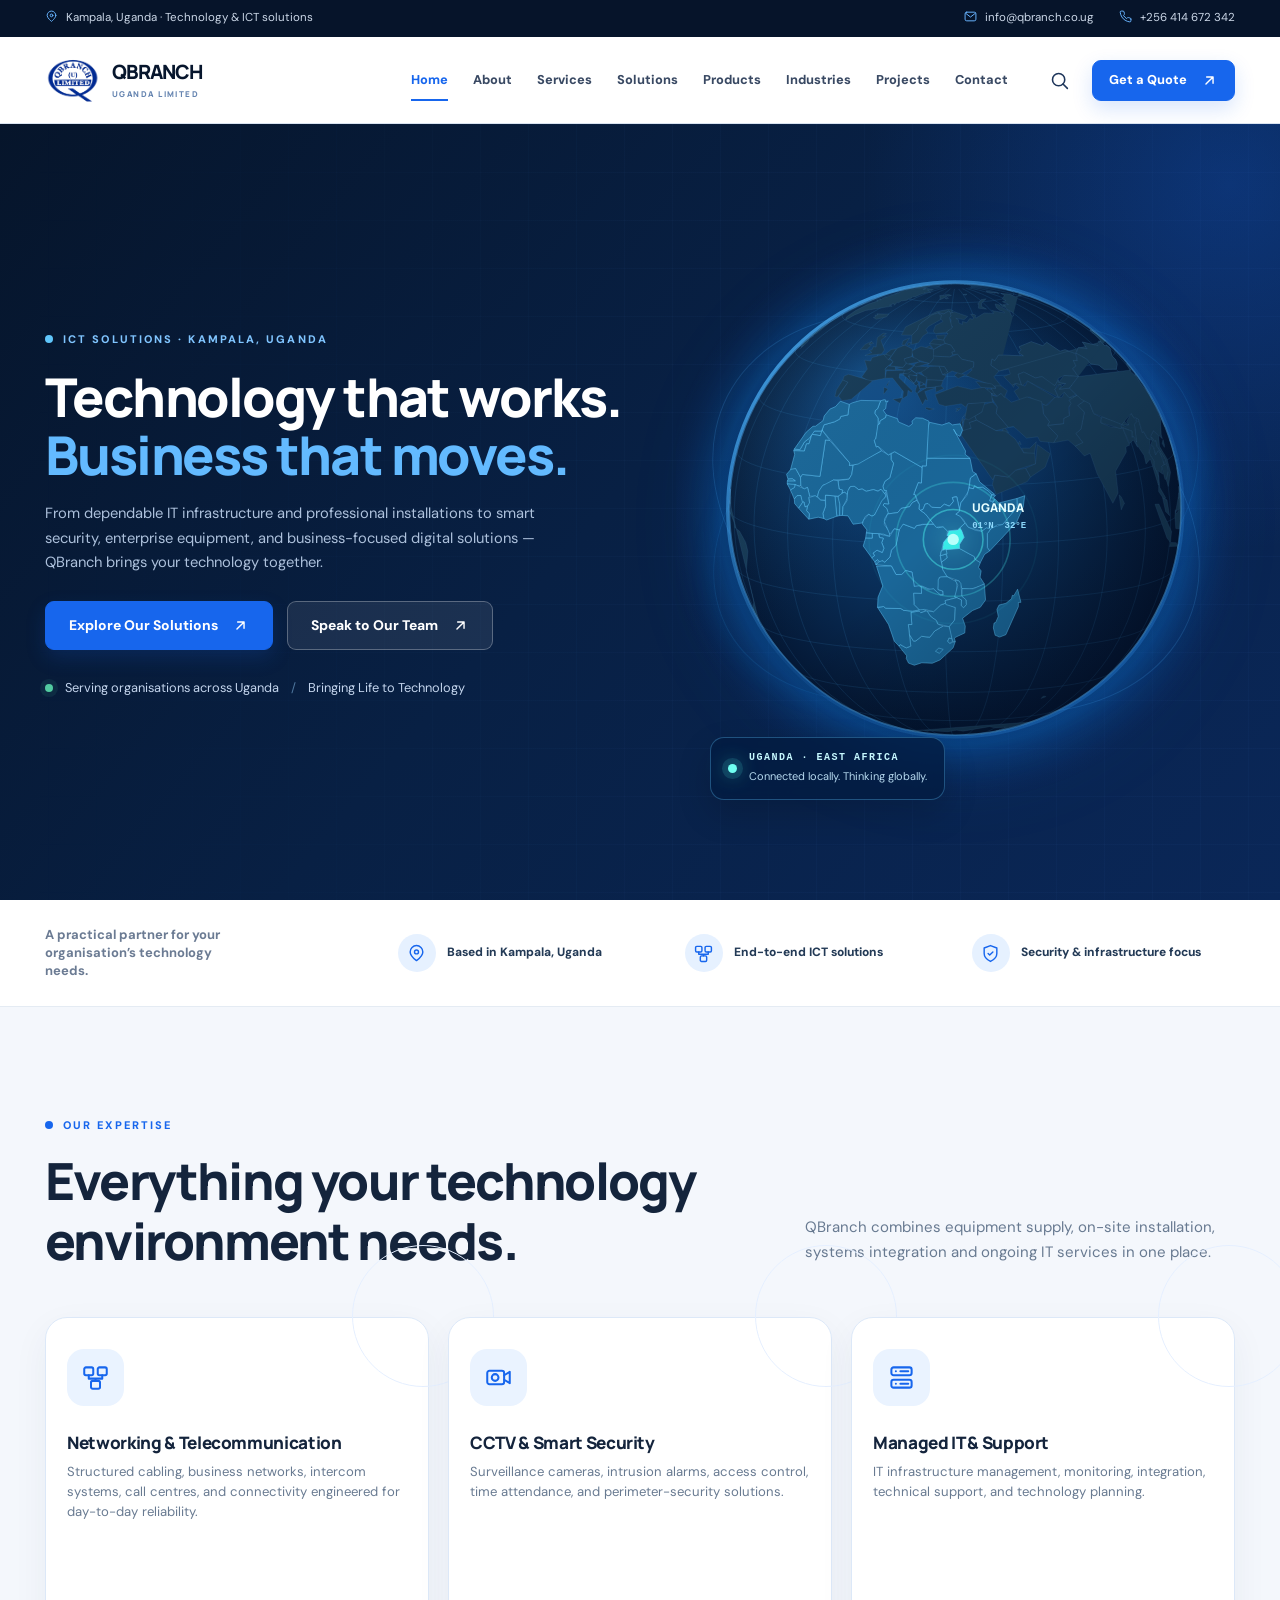
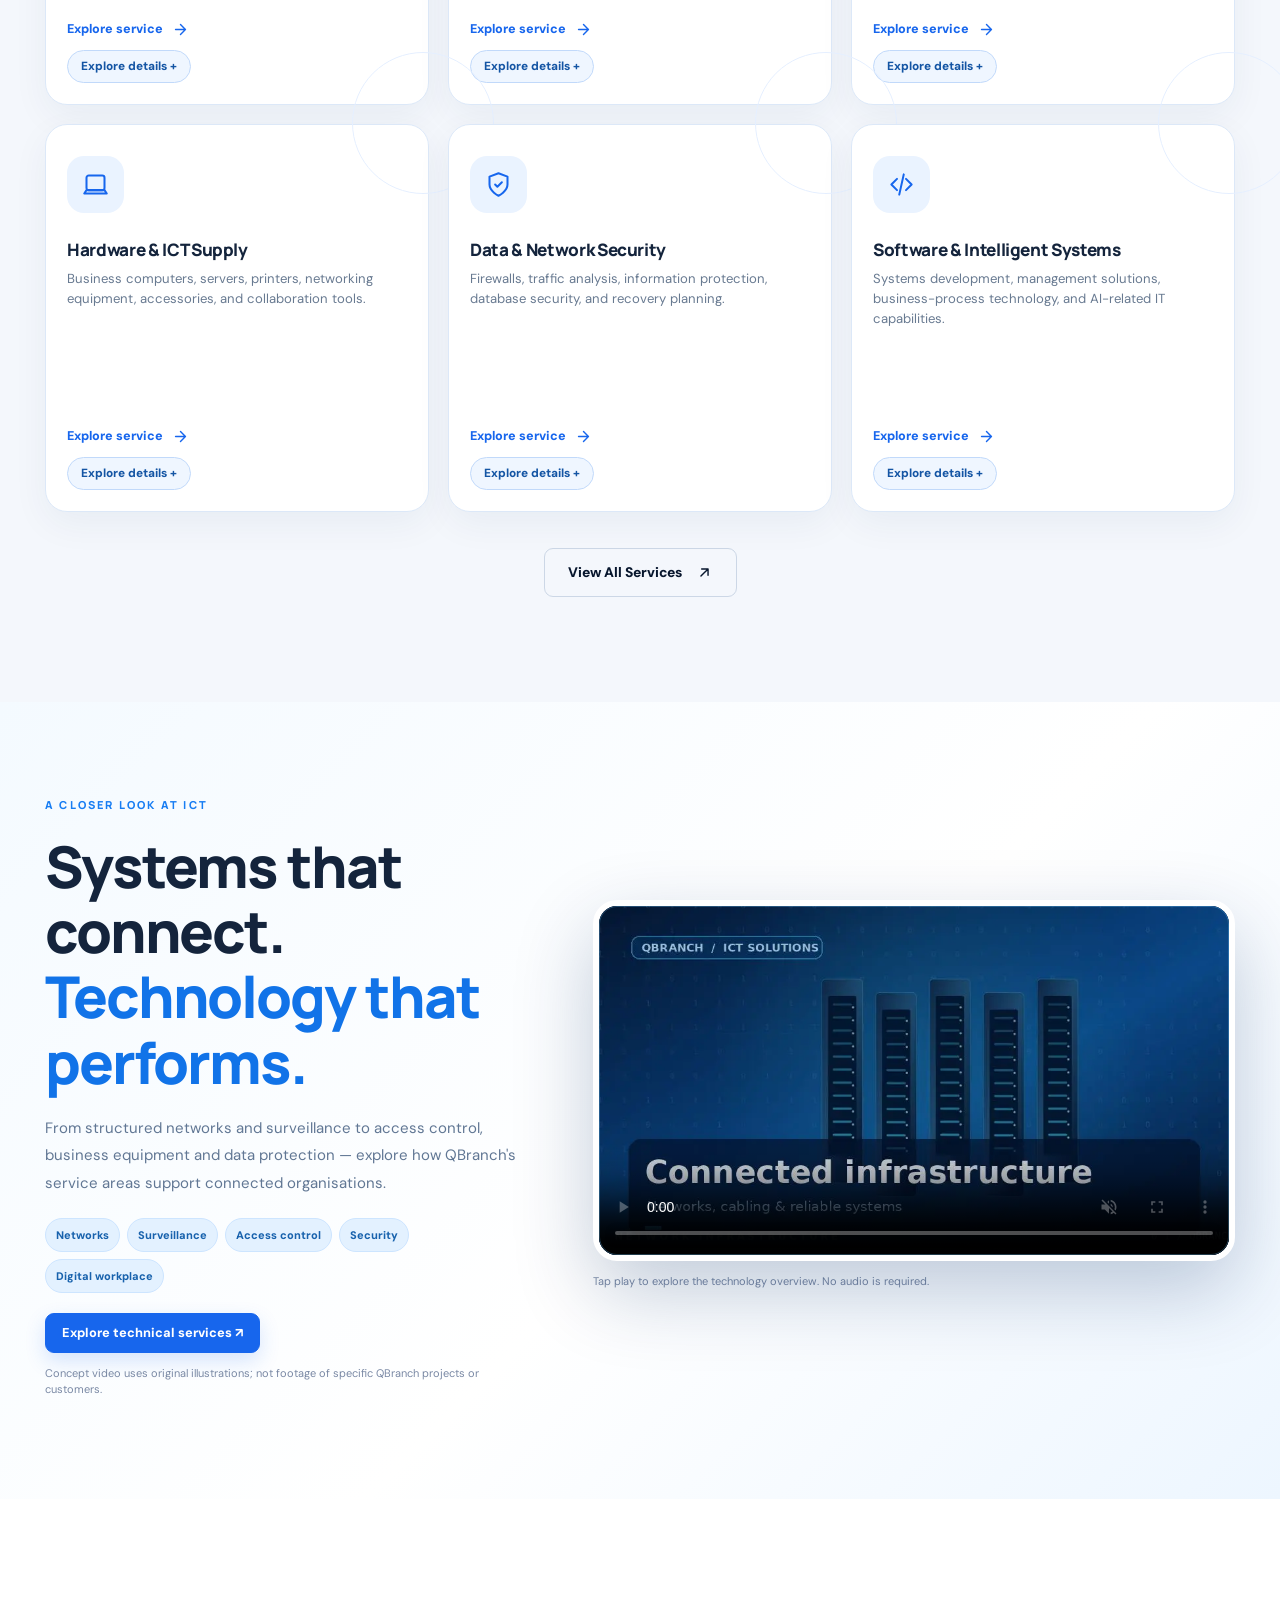
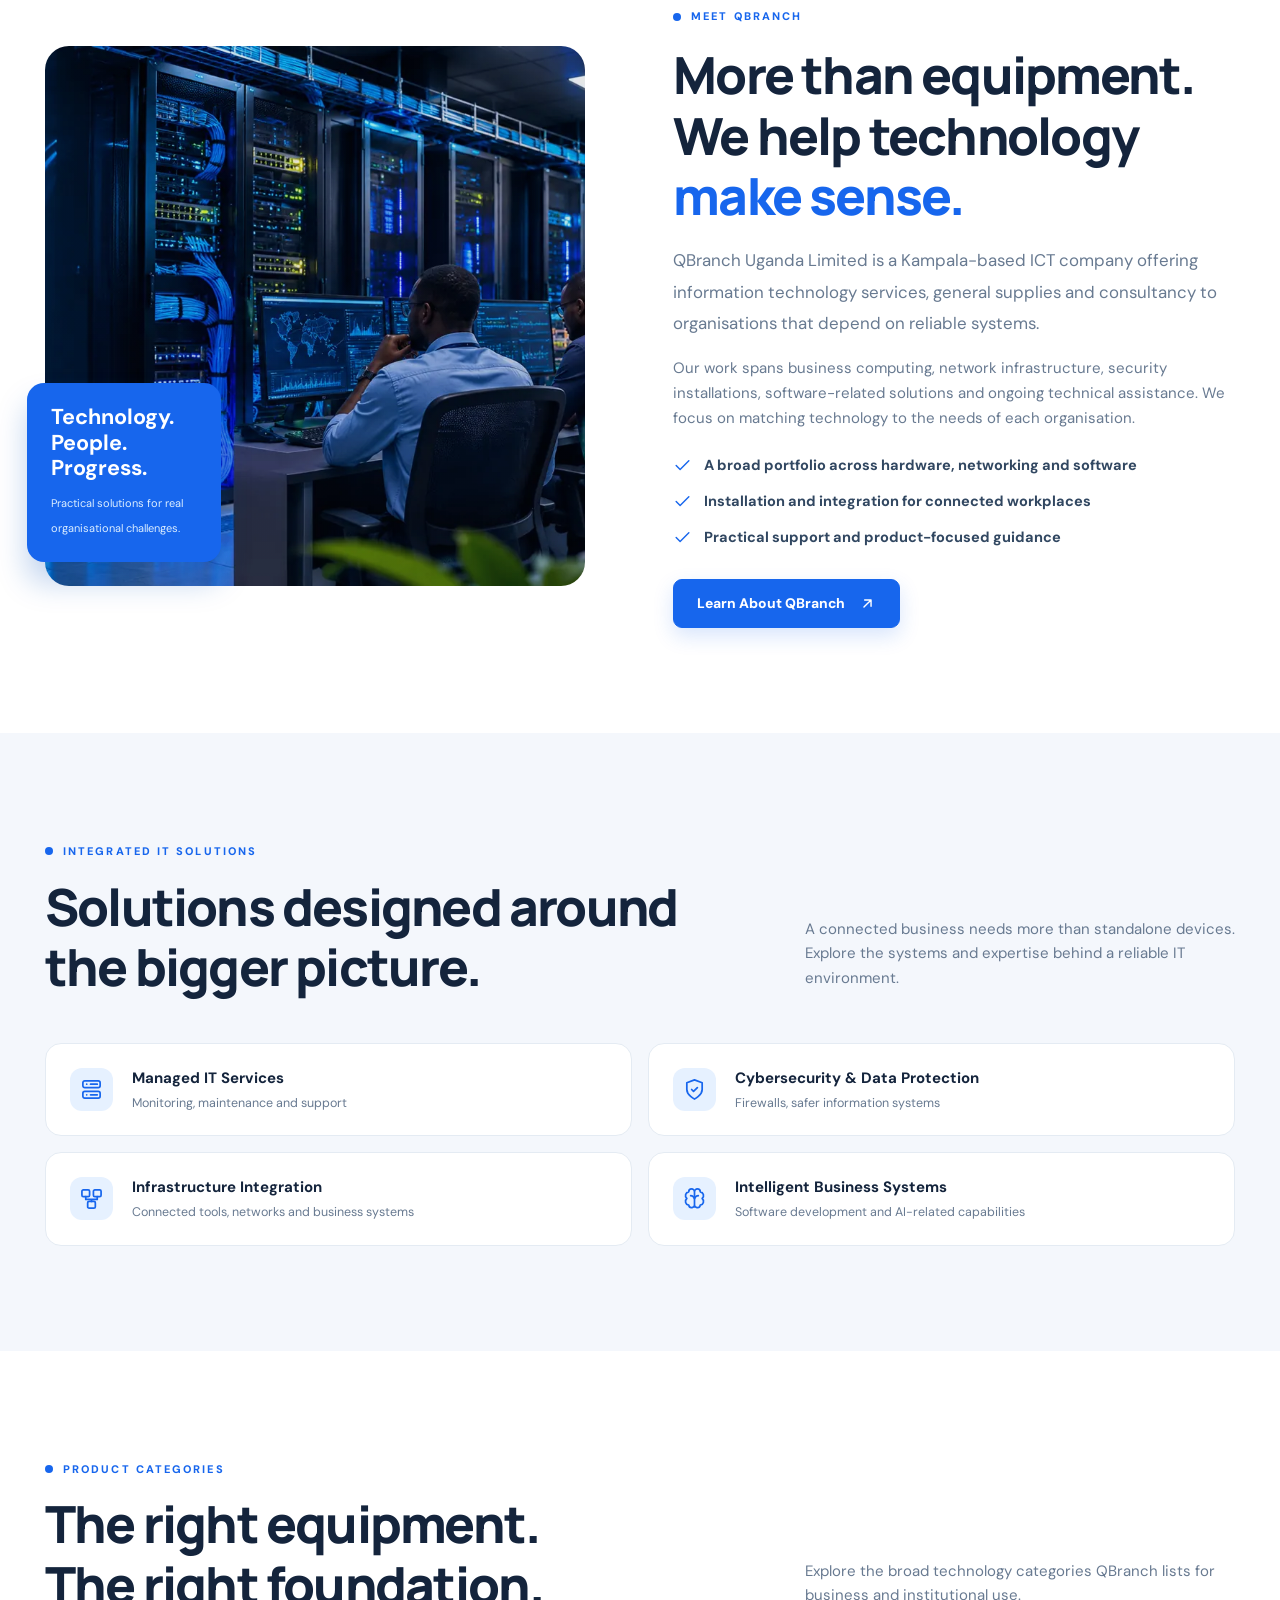
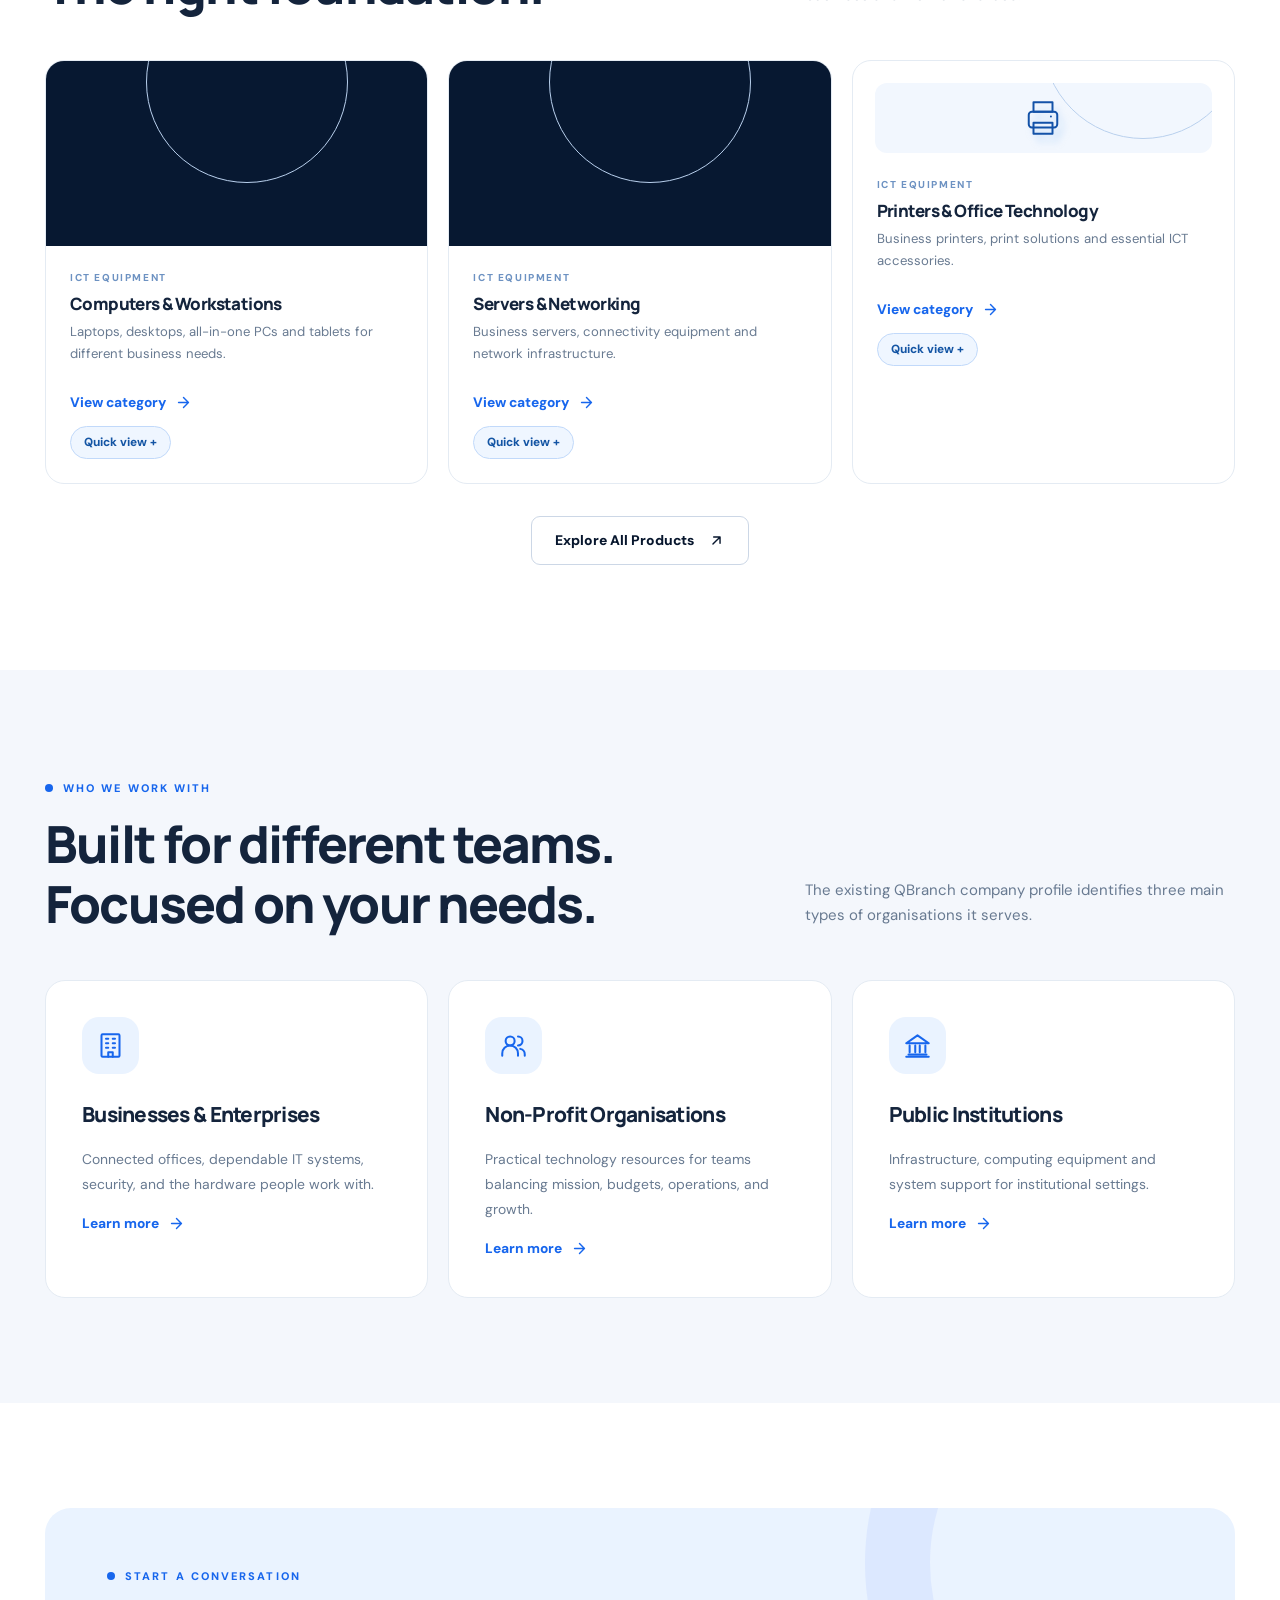
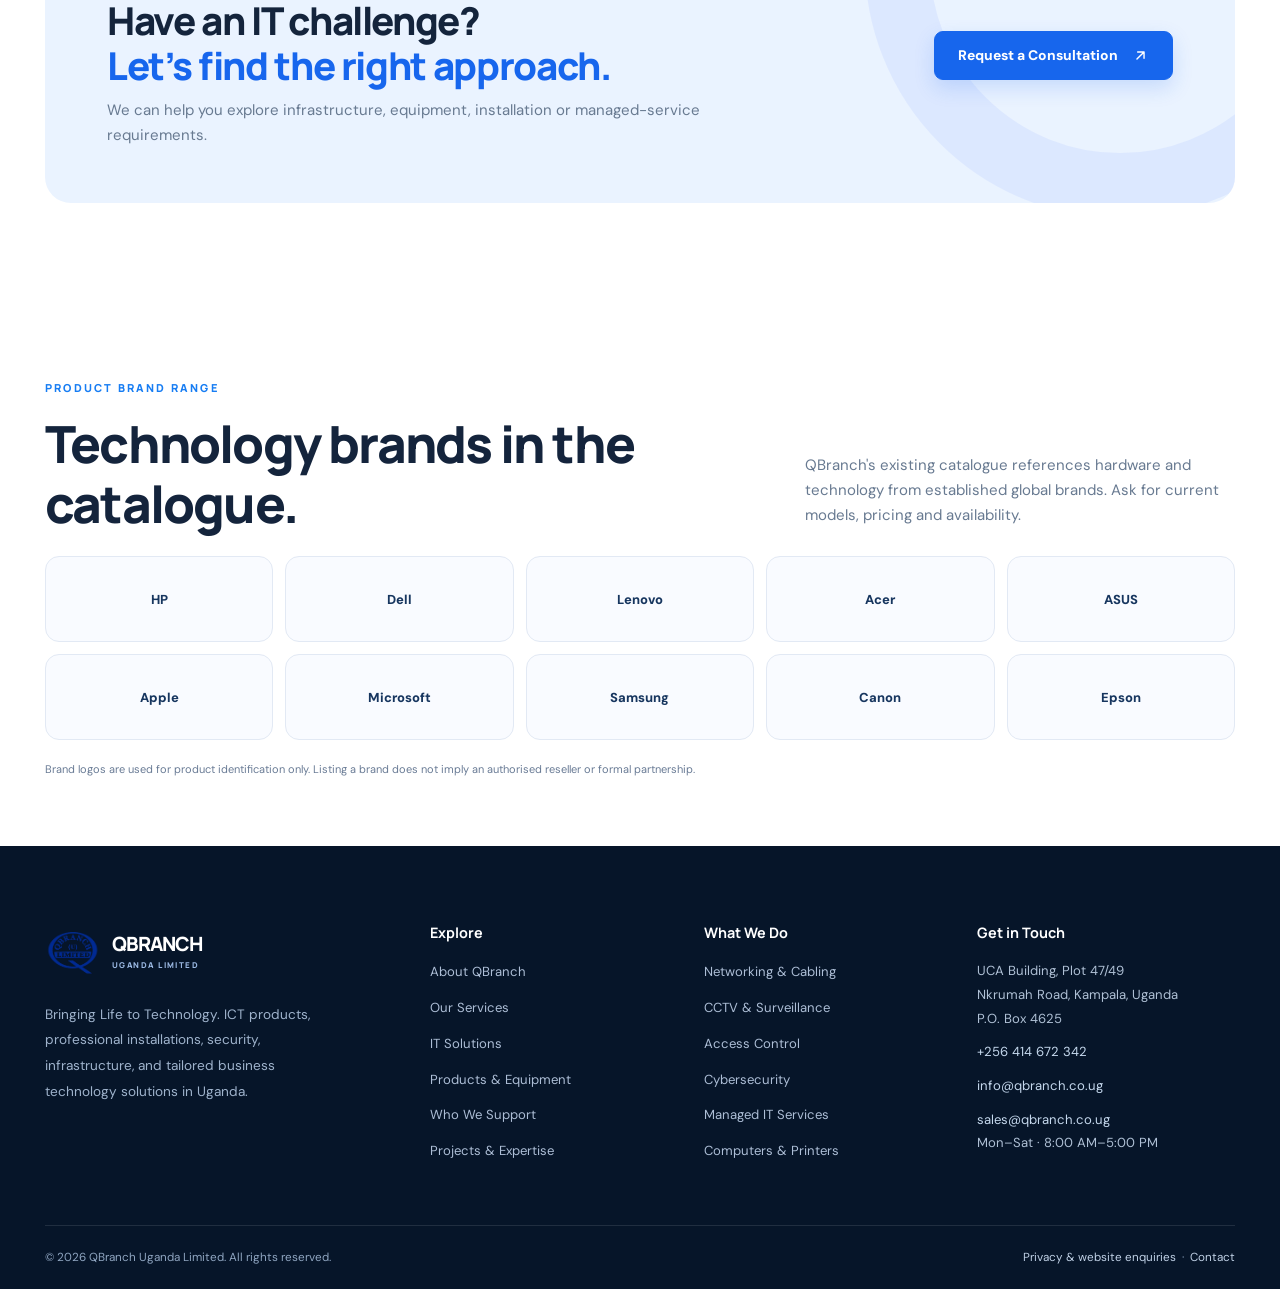
==== commit 55767f30: "Replace generic visuals with illuminated Uganda globe, curated unique media and assembled binary QBR" ====
--- a/index.html
+++ b/index.html
@@ -1,11 +1,11 @@
-<!doctype html><html lang="en"><head><meta charset="utf-8"><meta name="viewport" content="width=device-width,initial-scale=1"><meta name="theme-color" content="#07162d"><meta name="description" content="QBranch Uganda Limited provides ICT solutions, networking, surveillance, security installations, IT support and business technology equipment in Kampala, Uganda."><meta name="robots" content="index,follow"><title>ICT Infrastructure, Business Technology &amp; IT Services | QBranch Uganda Limited</title><link rel="canonical" href="https://mdanson27.github.io/qbranch-website/"><link rel="icon" href="Qbranch-logo.png" type="image/png"><link rel="preconnect" href="https://fonts.googleapis.com"><link rel="preconnect" href="https://fonts.gstatic.com" crossorigin><link rel="preconnect" href="https://images.unsplash.com"><link rel="stylesheet" href="assets/site.css?v=20261122-viewport2"><link rel="stylesheet" href="assets/intro.css?v=20261122-viewport2"><script>if(!window.matchMedia("(prefers-reduced-motion: reduce)").matches){document.documentElement.classList.add("qb-intro-enabled")}</script><meta property="og:title" content="ICT Infrastructure, Business Technology &amp; IT Services | QBranch Uganda Limited"><meta property="og:description" content="QBranch Uganda Limited provides ICT solutions, networking, surveillance, security installations, IT support and business technology equipment in Kampala, Uganda."><meta property="og:type" content="website"><meta property="og:url" content="https://mdanson27.github.io/qbranch-website/"><meta property="og:image" content="https://mdanson27.github.io/qbranch-website/Qbranch-logo.png"><meta name="twitter:card" content="summary"><script type="application/ld+json">{"@context": "https://schema.org", "@type": "Organization", "name": "QBranch Uganda Limited", "url": "https://mdanson27.github.io/qbranch-website/", "logo": "https://mdanson27.github.io/qbranch-website/Qbranch-logo.png", "email": "info@qbranch.co.ug", "telephone": "+256414672342", "address": {"@type": "PostalAddress", "streetAddress": "Plot 47/49, Uganda Cooperative Alliance Building, Nkrumah Road", "addressLocality": "Kampala", "addressCountry": "UG"}}</script><link rel="stylesheet" href="assets/showcase.css?v=20261123-showcase1"></head><body data-page="index"><a class="skip-link" href="#main-content" style="position:absolute;left:-9999px;top:5px;z-index:200;background:#fff;padding:10px" onfocus="this.style.left='10px'" onblur="this.style.left='-9999px'">Skip to main content</a><div class="qb-intro" id="qb-intro" role="status" aria-label="Welcome to QBranch, loading homepage">
+<!doctype html><html lang="en"><head><meta charset="utf-8"><meta name="viewport" content="width=device-width,initial-scale=1"><meta name="theme-color" content="#07162d"><meta name="description" content="QBranch Uganda Limited provides ICT solutions, networking, surveillance, security installations, IT support and business technology equipment in Kampala, Uganda."><meta name="robots" content="index,follow"><title>ICT Infrastructure, Business Technology &amp; IT Services | QBranch Uganda Limited</title><link rel="canonical" href="https://mdanson27.github.io/qbranch-website/"><link rel="icon" href="Qbranch-logo.png" type="image/png"><link rel="preconnect" href="https://fonts.googleapis.com"><link rel="preconnect" href="https://fonts.gstatic.com" crossorigin><link rel="preconnect" href="https://images.unsplash.com"><link rel="stylesheet" href="assets/site.css?v=20261122-viewport2"><link rel="stylesheet" href="assets/intro.css?v=20261123-assembly2?v=20261122-viewport2"><script>if(!window.matchMedia("(prefers-reduced-motion: reduce)").matches){document.documentElement.classList.add("qb-intro-enabled")}</script><meta property="og:title" content="ICT Infrastructure, Business Technology &amp; IT Services | QBranch Uganda Limited"><meta property="og:description" content="QBranch Uganda Limited provides ICT solutions, networking, surveillance, security installations, IT support and business technology equipment in Kampala, Uganda."><meta property="og:type" content="website"><meta property="og:url" content="https://mdanson27.github.io/qbranch-website/"><meta property="og:image" content="https://mdanson27.github.io/qbranch-website/Qbranch-logo.png"><meta name="twitter:card" content="summary"><script type="application/ld+json">{"@context": "https://schema.org", "@type": "Organization", "name": "QBranch Uganda Limited", "url": "https://mdanson27.github.io/qbranch-website/", "logo": "https://mdanson27.github.io/qbranch-website/Qbranch-logo.png", "email": "info@qbranch.co.ug", "telephone": "+256414672342", "address": {"@type": "PostalAddress", "streetAddress": "Plot 47/49, Uganda Cooperative Alliance Building, Nkrumah Road", "addressLocality": "Kampala", "addressCountry": "UG"}}</script><link rel="stylesheet" href="assets/showcase.css?v=20261123-curated2"><link rel="stylesheet" href="assets/refinement.css?v=20261123-globe2"></head><body data-page="index"><a class="skip-link" href="#main-content" style="position:absolute;left:-9999px;top:5px;z-index:200;background:#fff;padding:10px" onfocus="this.style.left='10px'" onblur="this.style.left='-9999px'">Skip to main content</a><div class="qb-intro" id="qb-intro" role="status" aria-label="Welcome to QBranch, loading homepage">
   <canvas class="qb-intro-canvas" id="qb-intro-canvas" aria-hidden="true"></canvas>
   <div class="qb-intro-top"><span class="qb-intro-light" aria-hidden="true"></span> SYSTEM BOOT / QBRANCH</div>
   <button class="qb-intro-skip" id="qb-intro-skip" type="button">Skip intro ↗</button>
   <div class="qb-intro-content">
-    <span class="qb-intro-icon" aria-hidden="true">&lt;/&gt;</span>
-    <span class="qb-intro-command">INITIALIZING DIGITAL INFRASTRUCTURE</span>
-    <p class="qb-intro-brand">Q<span>BRANCH</span><span class="qb-intro-cursor" aria-hidden="true">_</span></p>
+    
+    
+    <p class="qb-intro-brand">Q<span>BRANCH</span></p>
     <div class="qb-intro-legal">UGANDA LIMITED</div>
     <p class="qb-intro-tagline">Bringing Life to Technology</p>
     <div class="qb-intro-meter" aria-hidden="true"><span></span></div>
@@ -20,7 +20,7 @@
 </div></header>
 <div class="mobile-drawer" id="mobile-drawer" aria-hidden="true"><div class="mobile-panel"><div class="mobile-top"><a class="brand" href="index.html"><img class="brand-logo" src="Qbranch-logo.png" alt="" width="42" height="42"><span class="brand-type">QBRANCH<small>UGANDA LIMITED</small></span></a><button type="button" class="mobile-close" aria-label="Close menu"><svg aria-hidden="true" class="" xmlns="http://www.w3.org/2000/svg" viewBox="0 0 24 24" fill="none" stroke="currentColor" stroke-width="1.8" stroke-linecap="round" stroke-linejoin="round"><path d="M18 6 6 18M6 6l12 12"/></svg></button></div><nav class="mobile-nav" aria-label="Mobile navigation"><a href="index.html" class="active" aria-current=page>Home</a><a href="about.html" class="" >About</a><a href="services.html" class="" >Services</a><a href="solutions.html" class="" >Solutions</a><a href="products.html" class="" >Products</a><a href="industries.html" class="" >Industries</a><a href="projects.html" class="" >Projects</a><a href="contact.html" class="" >Contact</a></nav><a class="btn " href="contact.html" >Request a Quote <svg aria-hidden="true" class="" xmlns="http://www.w3.org/2000/svg" viewBox="0 0 24 24" fill="none" stroke="currentColor" stroke-width="1.8" stroke-linecap="round" stroke-linejoin="round"><path d="M7 17 17 7M8 7h9v9"/></svg></a></div></div>
 <div id="search-overlay" class="search-overlay" role="dialog" aria-modal="true" aria-label="Search the QBranch website" aria-hidden="true"><div class="search-box"><div class="search-header"><h2>What are you looking for?</h2><button type="button" class="search-close" aria-label="Close search"><svg aria-hidden="true" class="" xmlns="http://www.w3.org/2000/svg" viewBox="0 0 24 24" fill="none" stroke="currentColor" stroke-width="1.8" stroke-linecap="round" stroke-linejoin="round"><path d="M18 6 6 18M6 6l12 12"/></svg></button></div><label for="site-search" class="eyebrow">Search QBranch</label><input class="search-input" id="site-search" type="search" placeholder="Try networking, CCTV, data security…" autocomplete="off"><div id="search-results" class="search-results" aria-live="polite"></div></div></div><main id="main-content">
-<section class="hero"><div class="container hero-inner"><div class="hero-copy"><span class="kicker light">ICT SOLUTIONS · KAMPALA, UGANDA</span><h1>Technology that works.<br><span class="blue-text">Business that moves.</span></h1><p>From dependable IT infrastructure and professional installations to smart security, enterprise equipment, and business-focused digital solutions — QBranch brings your technology together.</p><div class="hero-actions"><a class="btn " href="solutions.html" >Explore Our Solutions <svg aria-hidden="true" class="" xmlns="http://www.w3.org/2000/svg" viewBox="0 0 24 24" fill="none" stroke="currentColor" stroke-width="1.8" stroke-linecap="round" stroke-linejoin="round"><path d="M7 17 17 7M8 7h9v9"/></svg></a><a class="btn ghost" href="contact.html" >Speak to Our Team <svg aria-hidden="true" class="" xmlns="http://www.w3.org/2000/svg" viewBox="0 0 24 24" fill="none" stroke="currentColor" stroke-width="1.8" stroke-linecap="round" stroke-linejoin="round"><path d="M7 17 17 7M8 7h9v9"/></svg></a></div><div class="hero-foot"><span class="dot" aria-hidden="true"></span><span>Serving organisations across Uganda</span><span style="color:#4e769d">/</span><span>Bringing Life to Technology</span></div></div><div class="hero-visual" aria-label="Illustrative server infrastructure image"><div class="hero-photo"><div class="photo-label"><small>CONNECTED INFRASTRUCTURE</small>Built for what’s next.</div></div><div class="glass-card visual-top"><span class="mini-icon"><svg aria-hidden="true" class="" xmlns="http://www.w3.org/2000/svg" viewBox="0 0 24 24" fill="none" stroke="currentColor" stroke-width="1.8" stroke-linecap="round" stroke-linejoin="round"><path d="M12 22s8-4 8-10V5l-8-3-8 3v7c0 6 8 10 8 10Z"/><path d="m9 12 2 2 4-4"/></svg></span><span><b>Technology with purpose</b><span>Secure · Connected · Supported</span></span></div><div class="glass-card visual-bottom"><span class="smallcap">QBRANCH / IT SOLUTIONS</span><strong>One partner.<br>Multiple possibilities.</strong><p>Infrastructure, devices and systems working together.</p></div><div class="orb"><svg aria-hidden="true" class="" xmlns="http://www.w3.org/2000/svg" viewBox="0 0 24 24" fill="none" stroke="currentColor" stroke-width="1.8" stroke-linecap="round" stroke-linejoin="round"><rect x="2" y="3" width="8" height="7" rx="1.5"/><rect x="14" y="3" width="8" height="7" rx="1.5"/><rect x="8" y="15" width="8" height="7" rx="1.5"/><path d="M6 10v3h12v-3M12 13v2"/></svg></div></div></div></section>
+<section class="hero"><div class="container hero-inner"><div class="hero-copy"><span class="kicker light">ICT SOLUTIONS · KAMPALA, UGANDA</span><h1>Technology that works.<br><span class="blue-text">Business that moves.</span></h1><p>From dependable IT infrastructure and professional installations to smart security, enterprise equipment, and business-focused digital solutions — QBranch brings your technology together.</p><div class="hero-actions"><a class="btn " href="solutions.html" >Explore Our Solutions <svg aria-hidden="true" class="" xmlns="http://www.w3.org/2000/svg" viewBox="0 0 24 24" fill="none" stroke="currentColor" stroke-width="1.8" stroke-linecap="round" stroke-linejoin="round"><path d="M7 17 17 7M8 7h9v9"/></svg></a><a class="btn ghost" href="contact.html" >Speak to Our Team <svg aria-hidden="true" class="" xmlns="http://www.w3.org/2000/svg" viewBox="0 0 24 24" fill="none" stroke="currentColor" stroke-width="1.8" stroke-linecap="round" stroke-linejoin="round"><path d="M7 17 17 7M8 7h9v9"/></svg></a></div><div class="hero-foot"><span class="dot" aria-hidden="true"></span><span>Serving organisations across Uganda</span><span style="color:#4e769d">/</span><span>Bringing Life to Technology</span></div></div><div class="hero-visual qb-globe-visual" role="img" aria-label="Rotating globe focused on Africa with Uganda illuminated"><div class="globe-radiance" aria-hidden="true"></div><canvas class="qb-earth" id="qb-earth" aria-hidden="true"></canvas><div class="globe-location"><span class="location-beacon" aria-hidden="true"></span><span><b>UGANDA · EAST AFRICA</b><small>Connected locally. Thinking globally.</small></span></div></div></div></section>
 <div class="trust-band"><div class="container trust-inner"><div class="trust-lead">A practical partner for your organisation’s technology needs.</div><div class="trust-item"><span class="mini-icon"><svg aria-hidden="true" class="" xmlns="http://www.w3.org/2000/svg" viewBox="0 0 24 24" fill="none" stroke="currentColor" stroke-width="1.8" stroke-linecap="round" stroke-linejoin="round"><path d="M20 10c0 5-8 11-8 11S4 15 4 10a8 8 0 1 1 16 0Z"/><circle cx="12" cy="10" r="2.5"/></svg></span>Based in Kampala, Uganda</div><div class="trust-item"><span class="mini-icon"><svg aria-hidden="true" class="" xmlns="http://www.w3.org/2000/svg" viewBox="0 0 24 24" fill="none" stroke="currentColor" stroke-width="1.8" stroke-linecap="round" stroke-linejoin="round"><rect x="2" y="3" width="8" height="7" rx="1.5"/><rect x="14" y="3" width="8" height="7" rx="1.5"/><rect x="8" y="15" width="8" height="7" rx="1.5"/><path d="M6 10v3h12v-3M12 13v2"/></svg></span>End-to-end ICT solutions</div><div class="trust-item"><span class="mini-icon"><svg aria-hidden="true" class="" xmlns="http://www.w3.org/2000/svg" viewBox="0 0 24 24" fill="none" stroke="currentColor" stroke-width="1.8" stroke-linecap="round" stroke-linejoin="round"><path d="M12 22s8-4 8-10V5l-8-3-8 3v7c0 6 8 10 8 10Z"/><path d="m9 12 2 2 4-4"/></svg></span>Security & infrastructure focus</div></div></div>
 <section class="section soft-bg"><div class="container"><div class="section-head "><div><span class="kicker">OUR EXPERTISE</span><h2>Everything your technology<br>environment needs.</h2></div><p>QBranch combines equipment supply, on-site installation, systems integration and ongoing IT services in one place.</p></div><div class="service-grid"><article class="service-card reveal"><span class="service-icon"><svg aria-hidden="true" class="" xmlns="http://www.w3.org/2000/svg" viewBox="0 0 24 24" fill="none" stroke="currentColor" stroke-width="1.8" stroke-linecap="round" stroke-linejoin="round"><rect x="2" y="3" width="8" height="7" rx="1.5"/><rect x="14" y="3" width="8" height="7" rx="1.5"/><rect x="8" y="15" width="8" height="7" rx="1.5"/><path d="M6 10v3h12v-3M12 13v2"/></svg></span><h3>Networking & Telecommunication</h3><p>Structured cabling, business networks, intercom systems, call centres, and connectivity engineered for day-to-day reliability.</p><a class="arrow-link" href="services.html#networks">Explore service <svg aria-hidden="true" class="" xmlns="http://www.w3.org/2000/svg" viewBox="0 0 24 24" fill="none" stroke="currentColor" stroke-width="1.8" stroke-linecap="round" stroke-linejoin="round"><path d="M5 12h14M12 5l7 7-7 7"/></svg></a></article><article class="service-card reveal"><span class="service-icon"><svg aria-hidden="true" class="" xmlns="http://www.w3.org/2000/svg" viewBox="0 0 24 24" fill="none" stroke="currentColor" stroke-width="1.8" stroke-linecap="round" stroke-linejoin="round"><rect x="2" y="6" width="15" height="12" rx="2"/><path d="m17 10 5-3v10l-5-3"/><circle cx="9" cy="12" r="3"/></svg></span><h3>CCTV & Smart Security</h3><p>Surveillance cameras, intrusion alarms, access control, time attendance, and perimeter-security solutions.</p><a class="arrow-link" href="services.html#surveillance">Explore service <svg aria-hidden="true" class="" xmlns="http://www.w3.org/2000/svg" viewBox="0 0 24 24" fill="none" stroke="currentColor" stroke-width="1.8" stroke-linecap="round" stroke-linejoin="round"><path d="M5 12h14M12 5l7 7-7 7"/></svg></a></article><article class="service-card reveal"><span class="service-icon"><svg aria-hidden="true" class="" xmlns="http://www.w3.org/2000/svg" viewBox="0 0 24 24" fill="none" stroke="currentColor" stroke-width="1.8" stroke-linecap="round" stroke-linejoin="round"><rect x="3" y="3" width="18" height="7" rx="2"/><rect x="3" y="14" width="18" height="7" rx="2"/><path d="M7 6.5h.01M7 17.5h.01M11 6.5h7M11 17.5h7"/></svg></span><h3>Managed IT & Support</h3><p>IT infrastructure management, monitoring, integration, technical support, and technology planning.</p><a class="arrow-link" href="solutions.html#managed">Explore service <svg aria-hidden="true" class="" xmlns="http://www.w3.org/2000/svg" viewBox="0 0 24 24" fill="none" stroke="currentColor" stroke-width="1.8" stroke-linecap="round" stroke-linejoin="round"><path d="M5 12h14M12 5l7 7-7 7"/></svg></a></article><article class="service-card reveal"><span class="service-icon"><svg aria-hidden="true" class="" xmlns="http://www.w3.org/2000/svg" viewBox="0 0 24 24" fill="none" stroke="currentColor" stroke-width="1.8" stroke-linecap="round" stroke-linejoin="round"><rect x="4" y="4" width="16" height="13" rx="2"/><path d="M2 20h20l-2-3H4l-2 3Z"/></svg></span><h3>Hardware & ICT Supply</h3><p>Business computers, servers, printers, networking equipment, accessories, and collaboration tools.</p><a class="arrow-link" href="products.html">Explore service <svg aria-hidden="true" class="" xmlns="http://www.w3.org/2000/svg" viewBox="0 0 24 24" fill="none" stroke="currentColor" stroke-width="1.8" stroke-linecap="round" stroke-linejoin="round"><path d="M5 12h14M12 5l7 7-7 7"/></svg></a></article><article class="service-card reveal"><span class="service-icon"><svg aria-hidden="true" class="" xmlns="http://www.w3.org/2000/svg" viewBox="0 0 24 24" fill="none" stroke="currentColor" stroke-width="1.8" stroke-linecap="round" stroke-linejoin="round"><path d="M12 22s8-4 8-10V5l-8-3-8 3v7c0 6 8 10 8 10Z"/><path d="m9 12 2 2 4-4"/></svg></span><h3>Data & Network Security</h3><p>Firewalls, traffic analysis, information protection, database security, and recovery planning.</p><a class="arrow-link" href="solutions.html#security">Explore service <svg aria-hidden="true" class="" xmlns="http://www.w3.org/2000/svg" viewBox="0 0 24 24" fill="none" stroke="currentColor" stroke-width="1.8" stroke-linecap="round" stroke-linejoin="round"><path d="M5 12h14M12 5l7 7-7 7"/></svg></a></article><article class="service-card reveal"><span class="service-icon"><svg aria-hidden="true" class="" xmlns="http://www.w3.org/2000/svg" viewBox="0 0 24 24" fill="none" stroke="currentColor" stroke-width="1.8" stroke-linecap="round" stroke-linejoin="round"><path d="m8 7-5 5 5 5m8-10 5 5-5 5m-2-14-4 18"/></svg></span><h3>Software & Intelligent Systems</h3><p>Systems development, management solutions, business-process technology, and AI-related IT capabilities.</p><a class="arrow-link" href="solutions.html#software">Explore service <svg aria-hidden="true" class="" xmlns="http://www.w3.org/2000/svg" viewBox="0 0 24 24" fill="none" stroke="currentColor" stroke-width="1.8" stroke-linecap="round" stroke-linejoin="round"><path d="M5 12h14M12 5l7 7-7 7"/></svg></a></article></div><div style="margin-top:36px;text-align:center"><a class="btn outline" href="services.html" >View All Services <svg aria-hidden="true" class="" xmlns="http://www.w3.org/2000/svg" viewBox="0 0 24 24" fill="none" stroke="currentColor" stroke-width="1.8" stroke-linecap="round" stroke-linejoin="round"><path d="M7 17 17 7M8 7h9v9"/></svg></a></div></div></section>
 <section class="section"><div class="container feature-split"><div class="feature-visual reveal"><div class="feature-photo" role="img" aria-label="Illustrative professional working with technology"></div><div class="feature-photo secondary-photo" role="img" aria-label="Illustrative server equipment"></div><div class="feature-number"><strong>Technology.<br>People. Progress.</strong><small>Practical solutions for real organisational challenges.</small></div></div><div class="reveal"><span class="kicker">MEET QBRANCH</span><h2 class="display-title">More than equipment.<br>We help technology <span style="color:var(--blue)">make sense.</span></h2><p class="section-intro">QBranch Uganda Limited is a Kampala-based ICT company offering information technology services, general supplies and consultancy to organisations that depend on reliable systems.</p><p>Our work spans business computing, network infrastructure, security installations, software-related solutions and ongoing technical assistance. We focus on matching technology to the needs of each organisation.</p><ul class="checks"><li><svg aria-hidden="true" class="" xmlns="http://www.w3.org/2000/svg" viewBox="0 0 24 24" fill="none" stroke="currentColor" stroke-width="1.8" stroke-linecap="round" stroke-linejoin="round"><path d="M20 6 9 17l-5-5"/></svg> A broad portfolio across hardware, networking and software</li><li><svg aria-hidden="true" class="" xmlns="http://www.w3.org/2000/svg" viewBox="0 0 24 24" fill="none" stroke="currentColor" stroke-width="1.8" stroke-linecap="round" stroke-linejoin="round"><path d="M20 6 9 17l-5-5"/></svg> Installation and integration for connected workplaces</li><li><svg aria-hidden="true" class="" xmlns="http://www.w3.org/2000/svg" viewBox="0 0 24 24" fill="none" stroke="currentColor" stroke-width="1.8" stroke-linecap="round" stroke-linejoin="round"><path d="M20 6 9 17l-5-5"/></svg> Practical support and product-focused guidance</li></ul><a class="btn " href="about.html" >Learn About QBranch <svg aria-hidden="true" class="" xmlns="http://www.w3.org/2000/svg" viewBox="0 0 24 24" fill="none" stroke="currentColor" stroke-width="1.8" stroke-linecap="round" stroke-linejoin="round"><path d="M7 17 17 7M8 7h9v9"/></svg></a></div></div></section>
@@ -33,4 +33,4 @@
 <div><h4>What We Do</h4><ul><li><a href="services.html#networks">Networking & Cabling</a></li><li><a href="services.html#surveillance">CCTV & Surveillance</a></li><li><a href="services.html#access">Access Control</a></li><li><a href="solutions.html#security">Cybersecurity</a></li><li><a href="solutions.html#managed">Managed IT Services</a></li><li><a href="products.html">Computers & Printers</a></li></ul></div>
 <div><h4>Get in Touch</h4><div class="footer-address">UCA Building, Plot 47/49<br>Nkrumah Road, Kampala, Uganda<br>P.O. Box 4625<br><a href="tel:+256414672342">+256 414 672 342</a><br><a href="mailto:info@qbranch.co.ug">info@qbranch.co.ug</a><br><a href="mailto:sales@qbranch.co.ug">sales@qbranch.co.ug</a><br>Mon–Sat · 8:00 AM–5:00 PM</div></div></div>
 <div class="footer-bottom"><span>© <span id="year">2026</span> QBranch Uganda Limited. All rights reserved.</span><span><a href="privacy.html">Privacy & website enquiries</a> &nbsp;·&nbsp; <a href="contact.html">Contact</a></span></div></div></footer>
-<button class="backtop" aria-label="Back to top" type="button"><svg aria-hidden="true" class="" xmlns="http://www.w3.org/2000/svg" viewBox="0 0 24 24" fill="none" stroke="currentColor" stroke-width="1.8" stroke-linecap="round" stroke-linejoin="round"><path d="m6 14 6-6 6 6"/></svg></button><div class="toast" id="toast" role="status" aria-live="polite"></div><script src="assets/site.js?v=20261122-viewport2" defer></script><script>document.getElementById('year').textContent=new Date().getFullYear()</script><script src="assets/intro.js?v=20261122-viewport2" defer></script><script src="assets/showcase.js?v=20261123-showcase1" defer></script></body></html>+<button class="backtop" aria-label="Back to top" type="button"><svg aria-hidden="true" class="" xmlns="http://www.w3.org/2000/svg" viewBox="0 0 24 24" fill="none" stroke="currentColor" stroke-width="1.8" stroke-linecap="round" stroke-linejoin="round"><path d="m6 14 6-6 6 6"/></svg></button><div class="toast" id="toast" role="status" aria-live="polite"></div><script src="assets/site.js?v=20261122-viewport2" defer></script><script>document.getElementById('year').textContent=new Date().getFullYear()</script><script src="assets/intro.js?v=20261123-assembly2?v=20261122-viewport2" defer></script><script src="assets/showcase.js?v=20261123-curated2" defer></script><script src="assets/refinement.js?v=20261123-globe2" defer></script></body></html>
--- a/assets/showcase.css
+++ b/assets/showcase.css
@@ -103,4 +103,11 @@
 html{overflow-x:clip}
 @media(max-width:700px){.service-card.experience-flip,.project-card.experience-flip{contain:layout style}.experience-film-layout>*{min-width:0}}
 /* First-party conceptual hero imagery avoids blank banners when photography CDNs are blocked. */
-.hero-photo{background-image:linear-gradient(0deg,rgba(4,18,42,.72),rgba(4,18,42,.08) 70%),url('visuals/qbranch-technology-concept.webp')!important;background-size:cover!important;background-position:65% center!important}+.hero-photo{background-image:linear-gradient(0deg,rgba(4,18,42,.72),rgba(4,18,42,.08) 70%),url('visuals/qbranch-technology-concept.webp')!important;background-size:cover!important;background-position:65% center!important}
+
+/* Content-first detail mode replaces generic repeated image placeholders. */
+.experience-viewer-panel{grid-template-columns:1fr!important;max-width:560px!important}
+.experience-viewer-copy{padding:38px!important}
+.experience-flip.no-card-photo .flip-front .project-art{display:grid!important}
+.experience-flip.no-card-photo .flip-front{justify-content:flex-start}
+.product-card.no-product-photo .product-art>svg{display:block!important}
--- a/assets/refinement.css
+++ b/assets/refinement.css
@@ -0,0 +1,49 @@
+/* Intentional QBranch visual refinement: one globe, purposeful imagery, no repeated placeholders. */
+.qb-globe-visual{position:relative;display:grid;place-items:center;isolation:isolate;min-height:0!important;height:min(625px,calc(var(--hero-available,760px) - 55px));aspect-ratio:1/1;width:100%;max-width:675px;margin-inline:auto;overflow:visible}
+.qb-globe-visual::before{content:"";position:absolute;inset:8% 4%;border:1px solid rgba(57,177,255,.13);border-radius:50%;transform:rotate(-26deg) scaleY(.65);pointer-events:none;box-shadow:0 0 34px rgba(13,141,241,.08)}
+.qb-globe-visual::after{content:"";position:absolute;inset:8% 4%;border:1px solid rgba(88,187,255,.18);border-radius:50%;transform:rotate(27deg) scaleY(.7);pointer-events:none}
+.globe-radiance{position:absolute;inset:0;border-radius:50%;background:radial-gradient(circle at 52% 48%,rgba(27,117,243,.28),transparent 55%);filter:blur(20px);pointer-events:none}
+.qb-earth{width:100%;height:100%;display:block;position:relative;z-index:1;filter:drop-shadow(0 12px 34px rgba(0,115,230,.24))}
+.globe-location{position:absolute;z-index:4;left:6%;bottom:4%;display:flex;align-items:center;gap:12px;padding:13px 17px;border:1px solid rgba(95,197,255,.32);border-radius:14px;background:rgba(3,28,65,.8);box-shadow:0 14px 34px rgba(0,0,0,.16);backdrop-filter:blur(12px)}
+.globe-location b{display:block;color:#c6f8ff;font:800 10px/1.4 ui-monospace,monospace;letter-spacing:.15em}
+.globe-location small{display:block;color:#b6d9ef;font-size:11px;margin-top:2px}
+.location-beacon{width:9px;height:9px;flex-shrink:0;background:#70fff1;border-radius:100%;box-shadow:0 0 0 6px rgba(89,243,228,.13),0 0 20px rgba(66,255,240,.85);animation:qb-uganda-pulse 2.2s ease-in-out infinite}
+@keyframes qb-uganda-pulse{50%{box-shadow:0 0 0 9px rgba(89,243,228,.06),0 0 27px rgba(66,255,240,1)}}
+/* Re-use the original QBranch-specific image just once, in the homepage editorial section. */
+body[data-page="index"] .feature-photo:not(.secondary-photo){background-image:linear-gradient(0deg,rgba(5,20,51,.17),rgba(5,20,51,.09)),url('visuals/qbranch-technology-concept.webp')!important;background-position:65% center;background-size:cover}
+/* Avoid repeating stock shots in secondary overlapping picture frames site-wide. */
+.feature-photo.secondary-photo{display:none!important}
+.feature-visual .feature-photo:not(.secondary-photo){inset:0!important;border-radius:24px!important}
+body[data-page="about"] .feature-photo:not(.secondary-photo){background-image:linear-gradient(0deg,rgba(6,20,39,.18),rgba(6,20,39,.03)),url('https://images.unsplash.com/photo-1521737711867-e3b97375f902?auto=format&fit=crop&w=1100&q=82')!important}
+body[data-page="solutions"] .feature-photo:not(.secondary-photo){background-image:linear-gradient(0deg,rgba(6,20,39,.18),rgba(6,20,39,.03)),url('https://images.unsplash.com/photo-1563013544-824ae1b704d3?auto=format&fit=crop&w=1100&q=82')!important}
+body[data-page="products"] .feature-photo:not(.secondary-photo){background-image:linear-gradient(0deg,rgba(6,20,39,.18),rgba(6,20,39,.03)),url('https://images.unsplash.com/photo-1518770660439-4636190af475?auto=format&fit=crop&w=1100&q=82')!important}
+/* Cards without a verified, correctly matched image show content—never an invented image placeholder. */
+.experience-flip.no-card-photo .flip-front{padding-top:31px}
+.experience-flip.no-card-photo .flip-front .service-icon{display:grid}
+.experience-flip.no-card-photo .flip-front .experience-media{display:none}
+.project-card.experience-flip.no-card-photo .flip-front .project-art{display:grid;min-height:92px;height:92px;padding:18px;background:linear-gradient(135deg,#edf6ff,#daeafe);border-radius:12px;margin-bottom:14px}
+.project-card.experience-flip.no-card-photo .flip-front .project-art svg{width:36px;height:36px;margin:auto;color:#1759b0}
+.project-card.experience-flip.no-card-photo .flip-front .project-body{padding:0}
+.product-card.no-product-photo .product-art{height:70px;background:#f2f7fe!important;border-radius:12px;margin:22px 22px 0;padding:10px!important;display:grid;place-items:center}
+.product-card.no-product-photo .product-art>svg{display:block;width:38px;height:38px;color:#1563b9}
+.detail-card .experience-media,.industry-card .experience-media{display:none!important}
+@media(max-width:990px){.qb-globe-visual{max-width:585px;height:min(510px,70vw)}.hero-inner{gap:8px}}
+@media(max-width:600px){.qb-globe-visual{height:min(370px,93vw);width:100%;max-width:400px;min-height:0!important;margin-top:6px}.globe-location{bottom:0;left:5%;padding:10px 13px}.globe-location small{font-size:9px}.globe-location b{font-size:8px}}
+@media(max-height:660px) and (min-width:991px){.qb-globe-visual{height:min(440px,calc(100svh - 125px))}.globe-location{bottom:0}}
+@media(prefers-reduced-motion:reduce){.location-beacon{animation:none!important}}
+/* Binary digits build the actual brand lettering; the final lettering ignites in place. */
+.qb-intro-content{margin-top:0!important}
+.qb-intro-icon,.qb-intro-command,.qb-intro-cursor{display:none!important}
+.qb-intro-brand{position:relative;z-index:2;margin:0!important;opacity:0;transform:none;filter:none;text-shadow:none;animation:qb-word-ignite .65s cubic-bezier(.15,.75,.22,1) 1.72s forwards!important}
+@keyframes qb-word-ignite{0%{opacity:0;filter:blur(6px) brightness(2);text-shadow:0 0 30px rgba(0,121,255,0)}45%{opacity:.95;filter:blur(0) brightness(1.25);text-shadow:0 0 33px rgba(38,145,255,.9),0 0 62px rgba(50,194,255,.42)}100%{opacity:1;filter:none;text-shadow:0 0 15px rgba(43,151,255,.35),0 0 30px rgba(43,151,255,.12)}}
+.qb-intro-legal{animation:qb-enter .4s ease 2.06s forwards!important}
+.qb-intro-tagline{opacity:0;animation:qb-slogan .18s ease 2.92s forwards!important}
+@keyframes qb-slogan{to{opacity:1;transform:translateY(0)}}
+.qb-intro-meter{margin-top:42px!important}
+@media(prefers-reduced-motion:reduce){.qb-intro-brand,.qb-intro-tagline,.location-beacon{animation:none!important}}
+/* Project focus cards are text-first, with compact semantically meaningful icons. */
+.project-card.experience-flip.no-card-photo,
+.project-card.experience-flip.no-card-photo .flip-inner{min-height:320px!important}
+.project-card.experience-flip.no-card-photo .flip-front .project-art{display:flex!important;align-items:center;justify-content:center;width:58px!important;height:58px!important;min-height:58px!important;padding:12px!important;margin:0 0 16px!important;border-radius:15px!important;background:#eaf3ff!important}
+.project-card.experience-flip.no-card-photo .flip-front .project-art svg{width:30px!important;height:30px!important;color:#155fbb}
+.project-card.experience-flip.no-card-photo .flip-front .flip-toggle{margin-top:auto}
